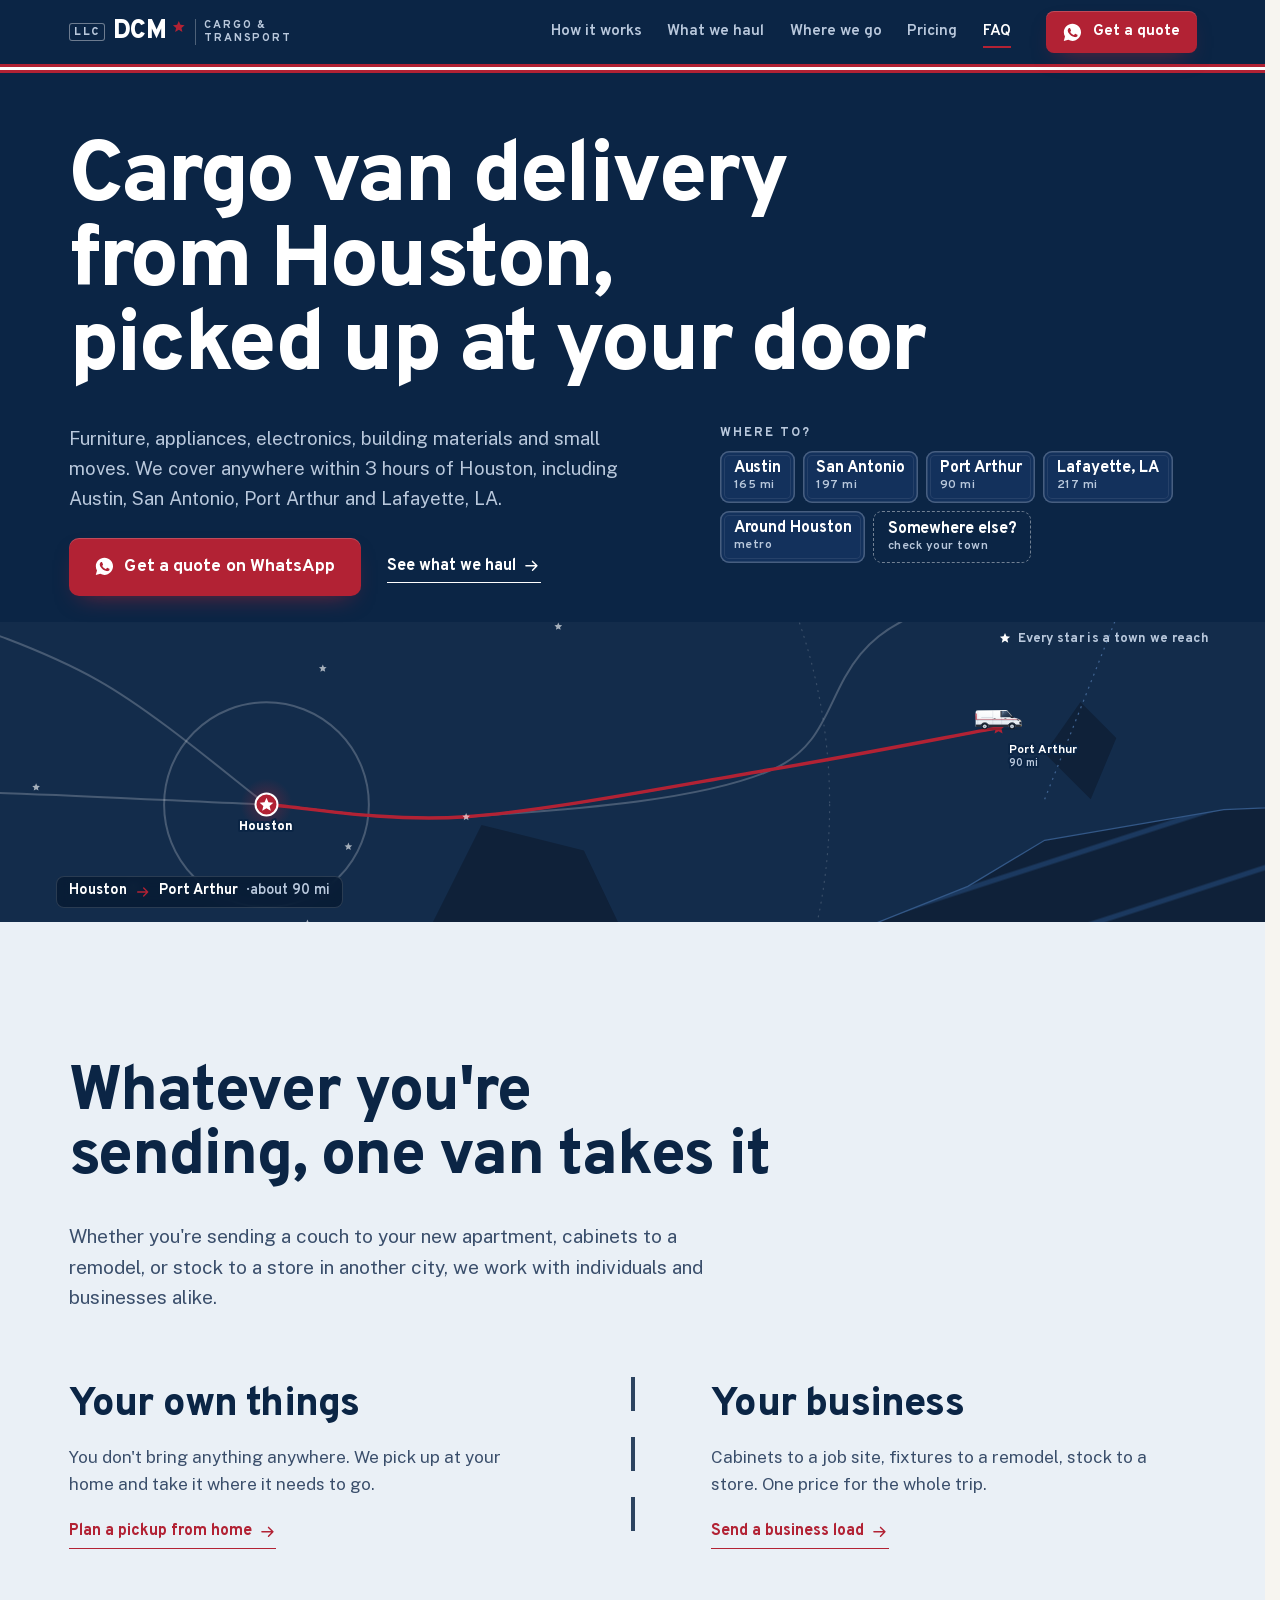
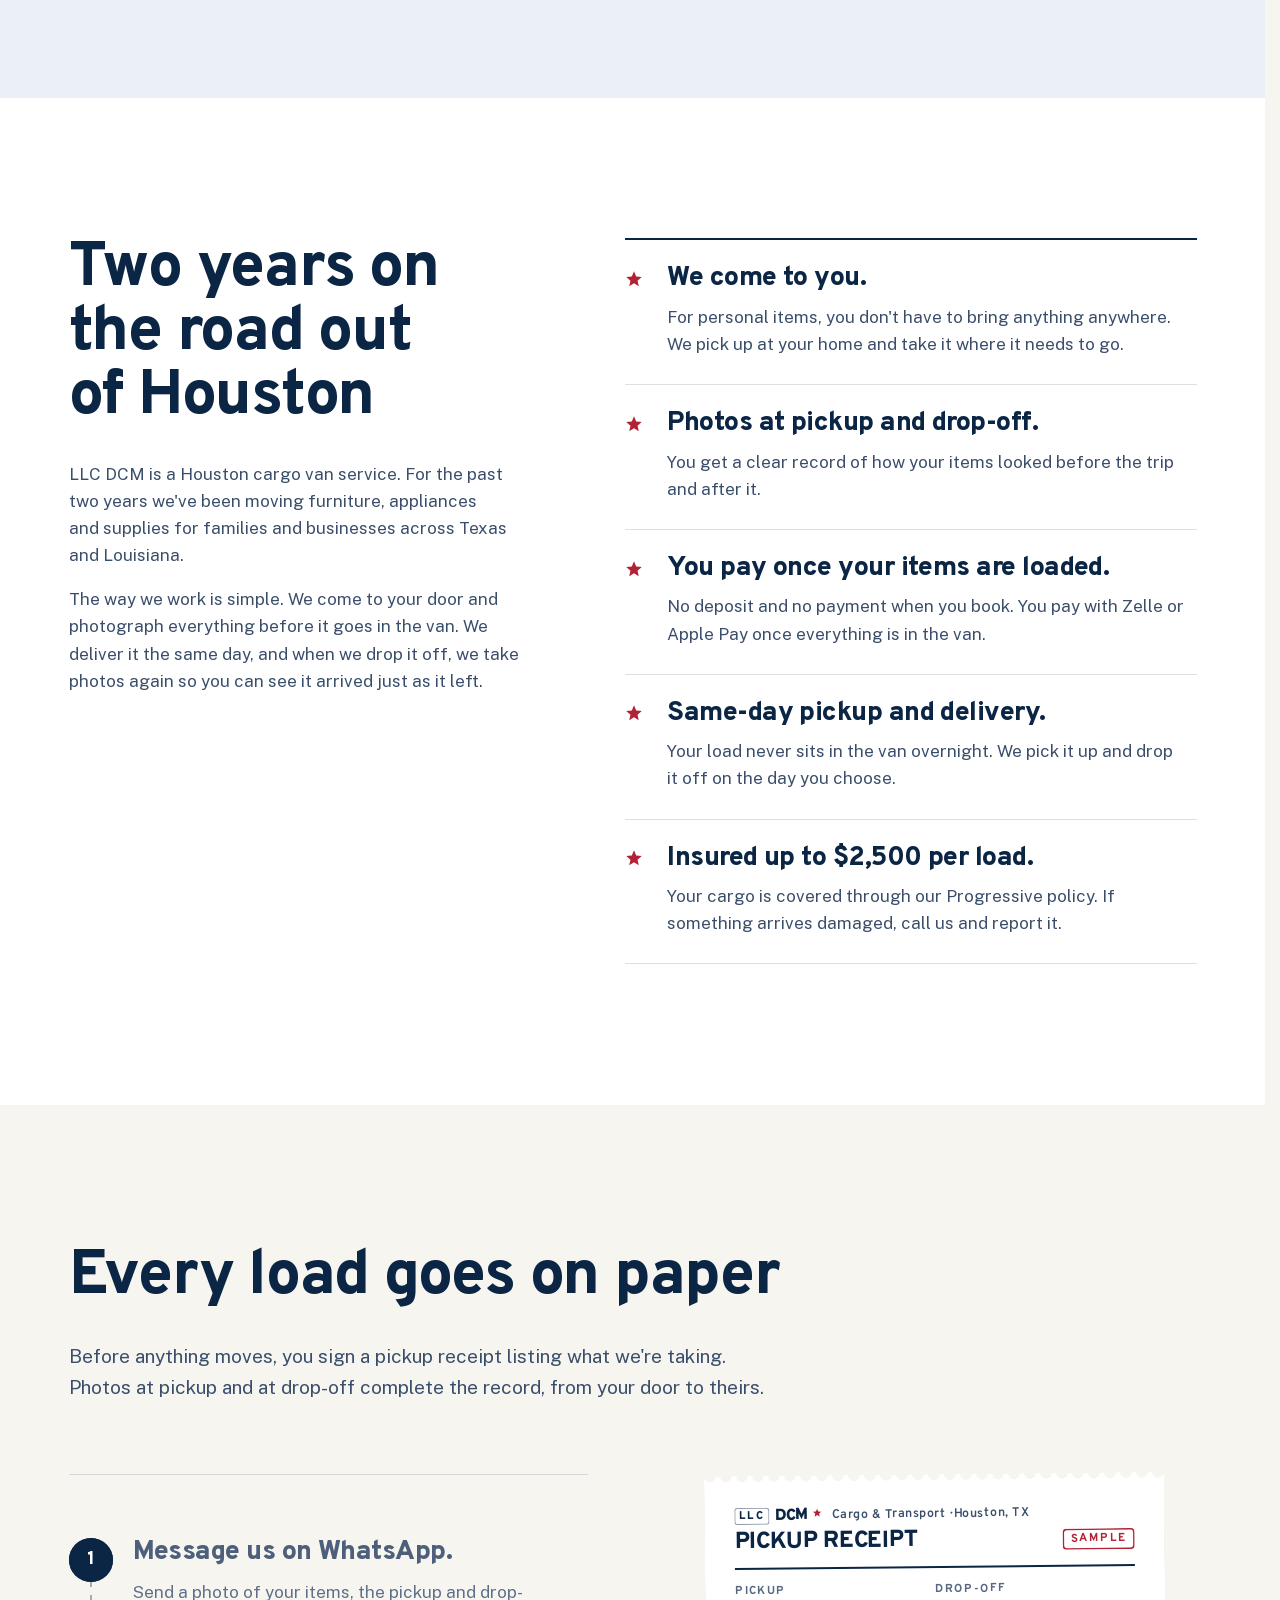
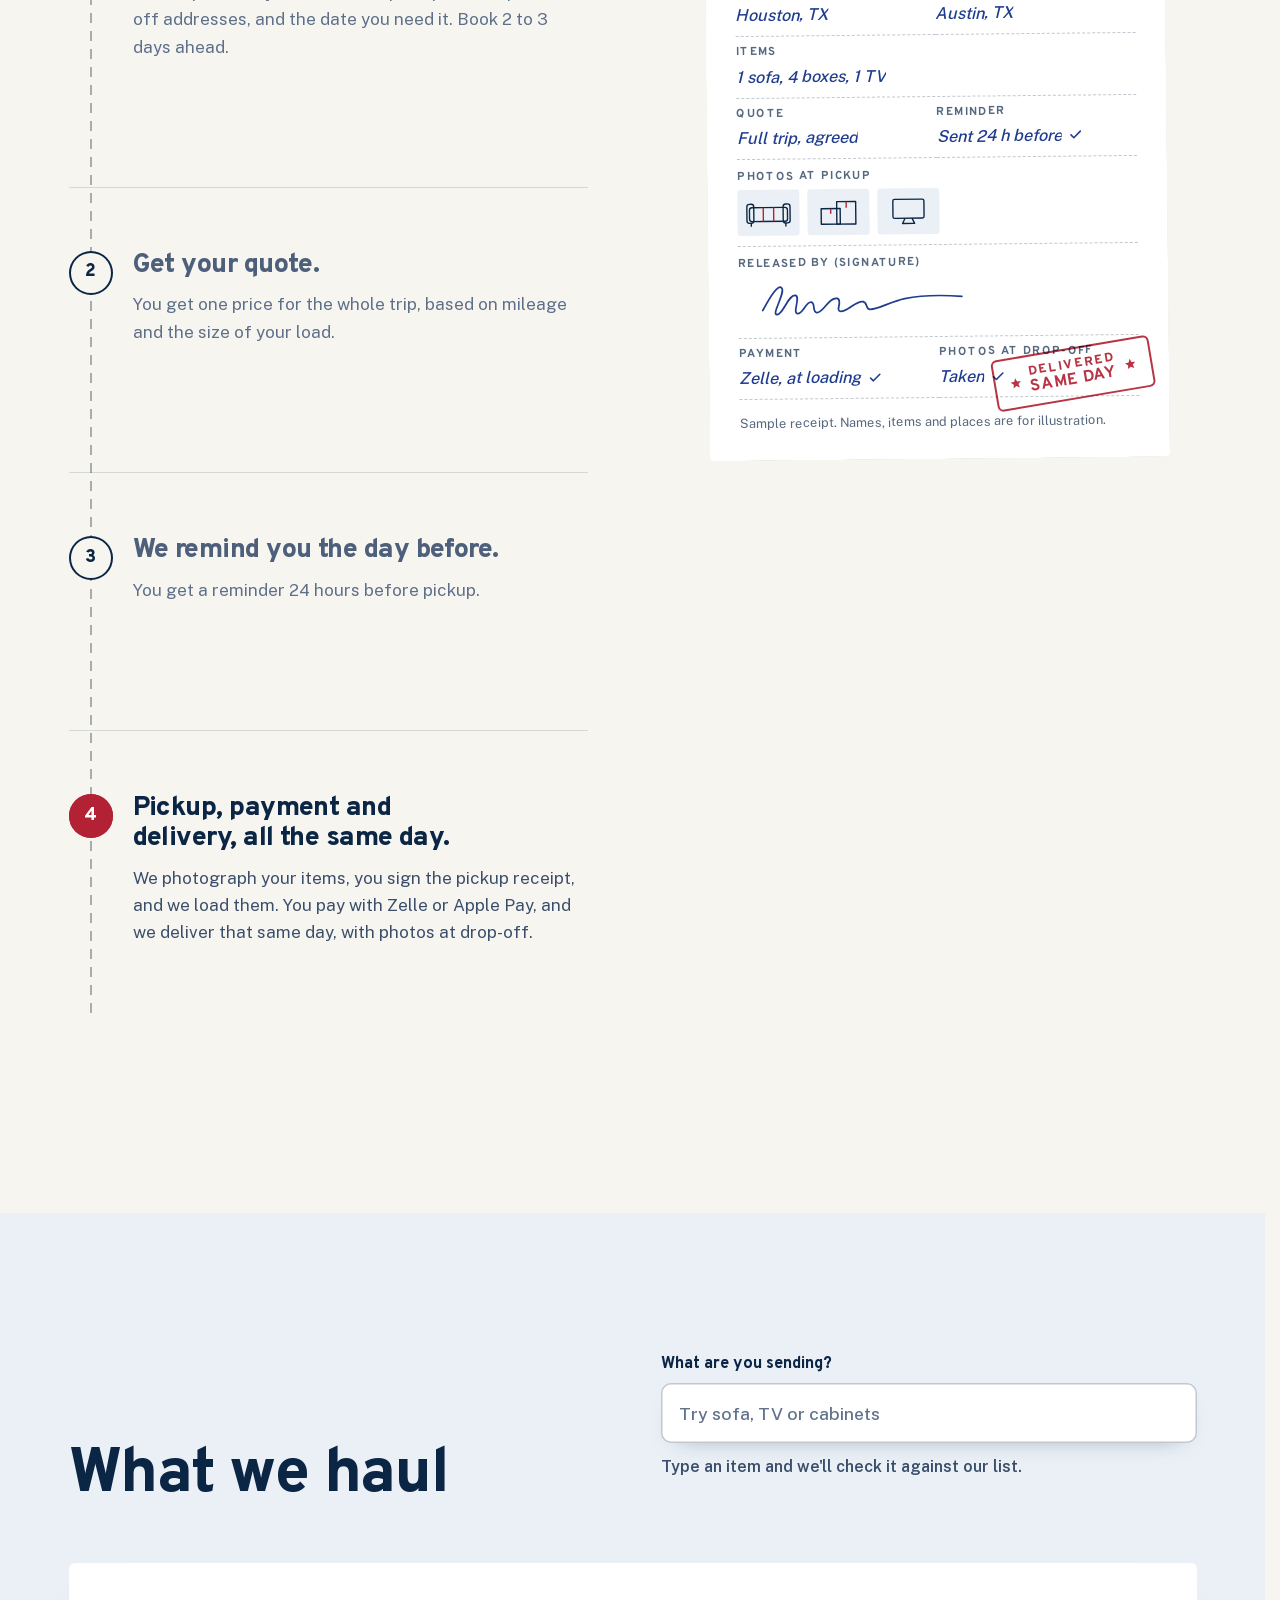
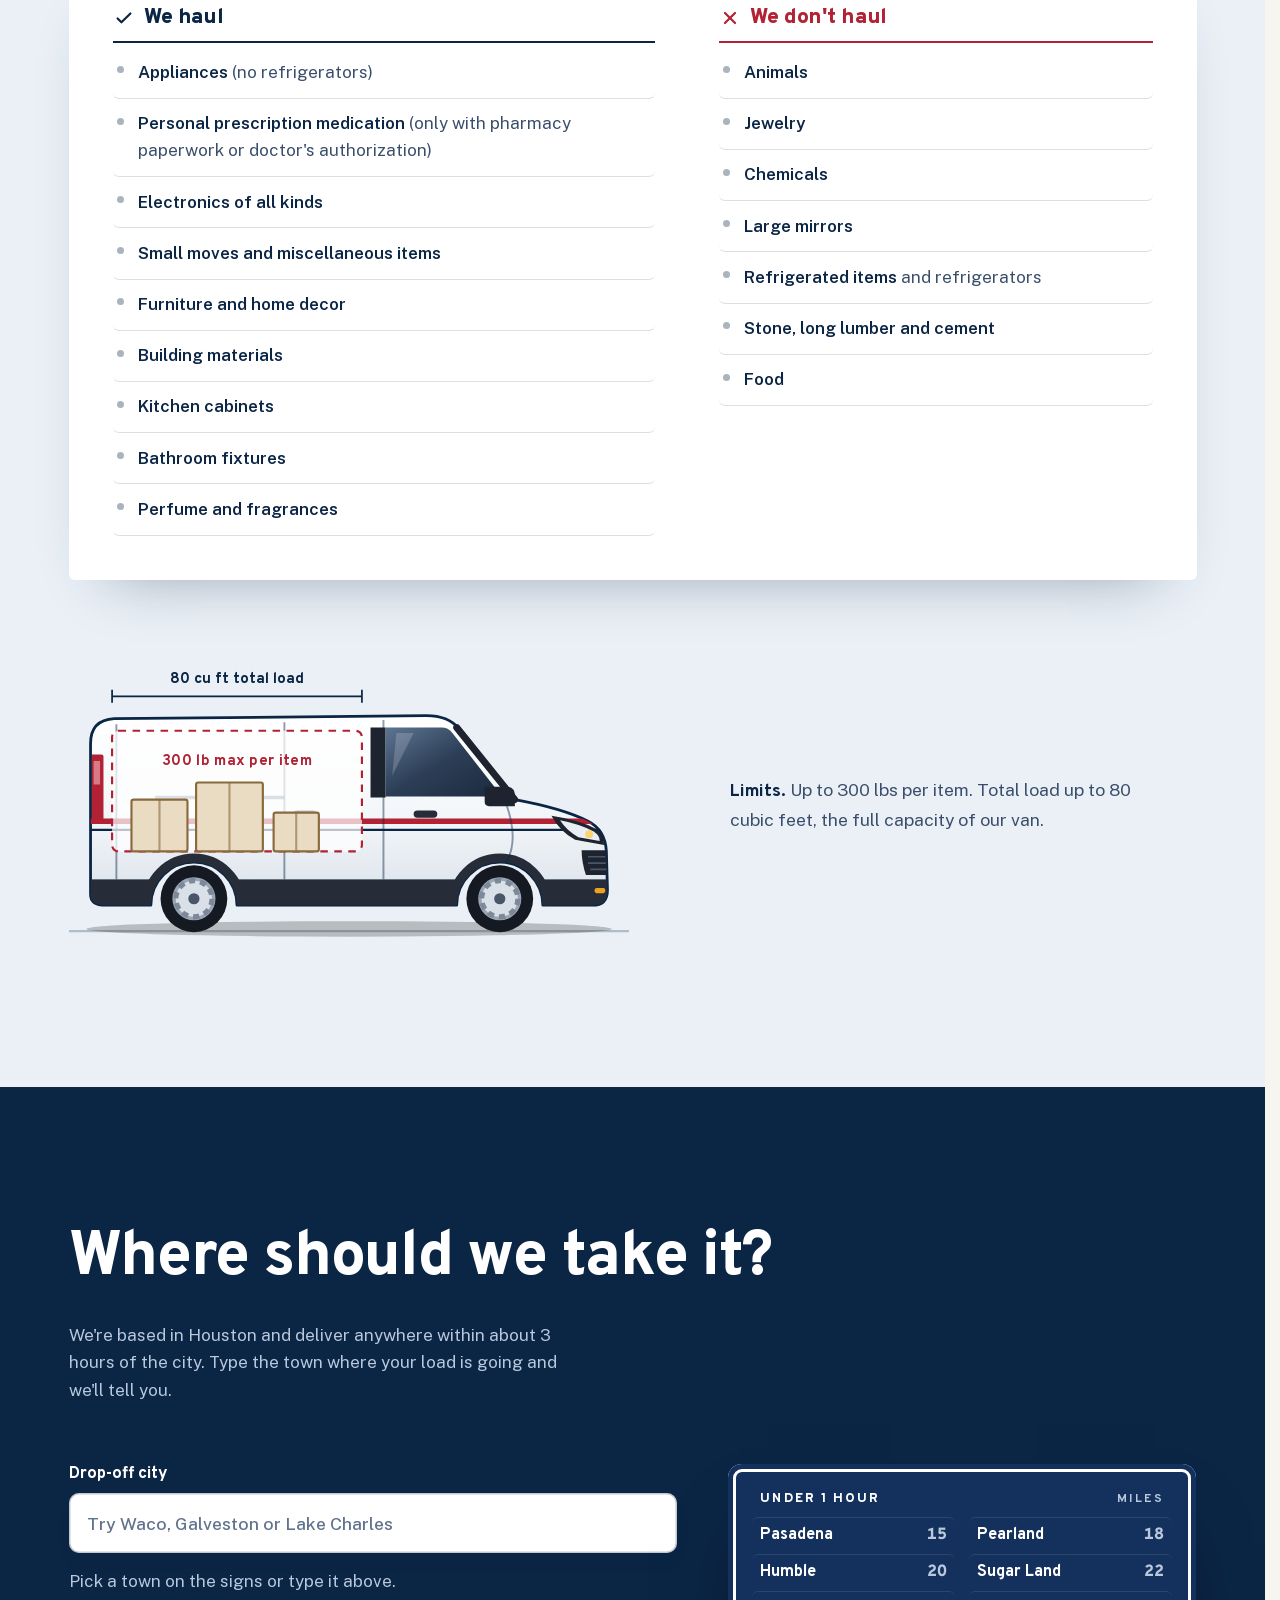
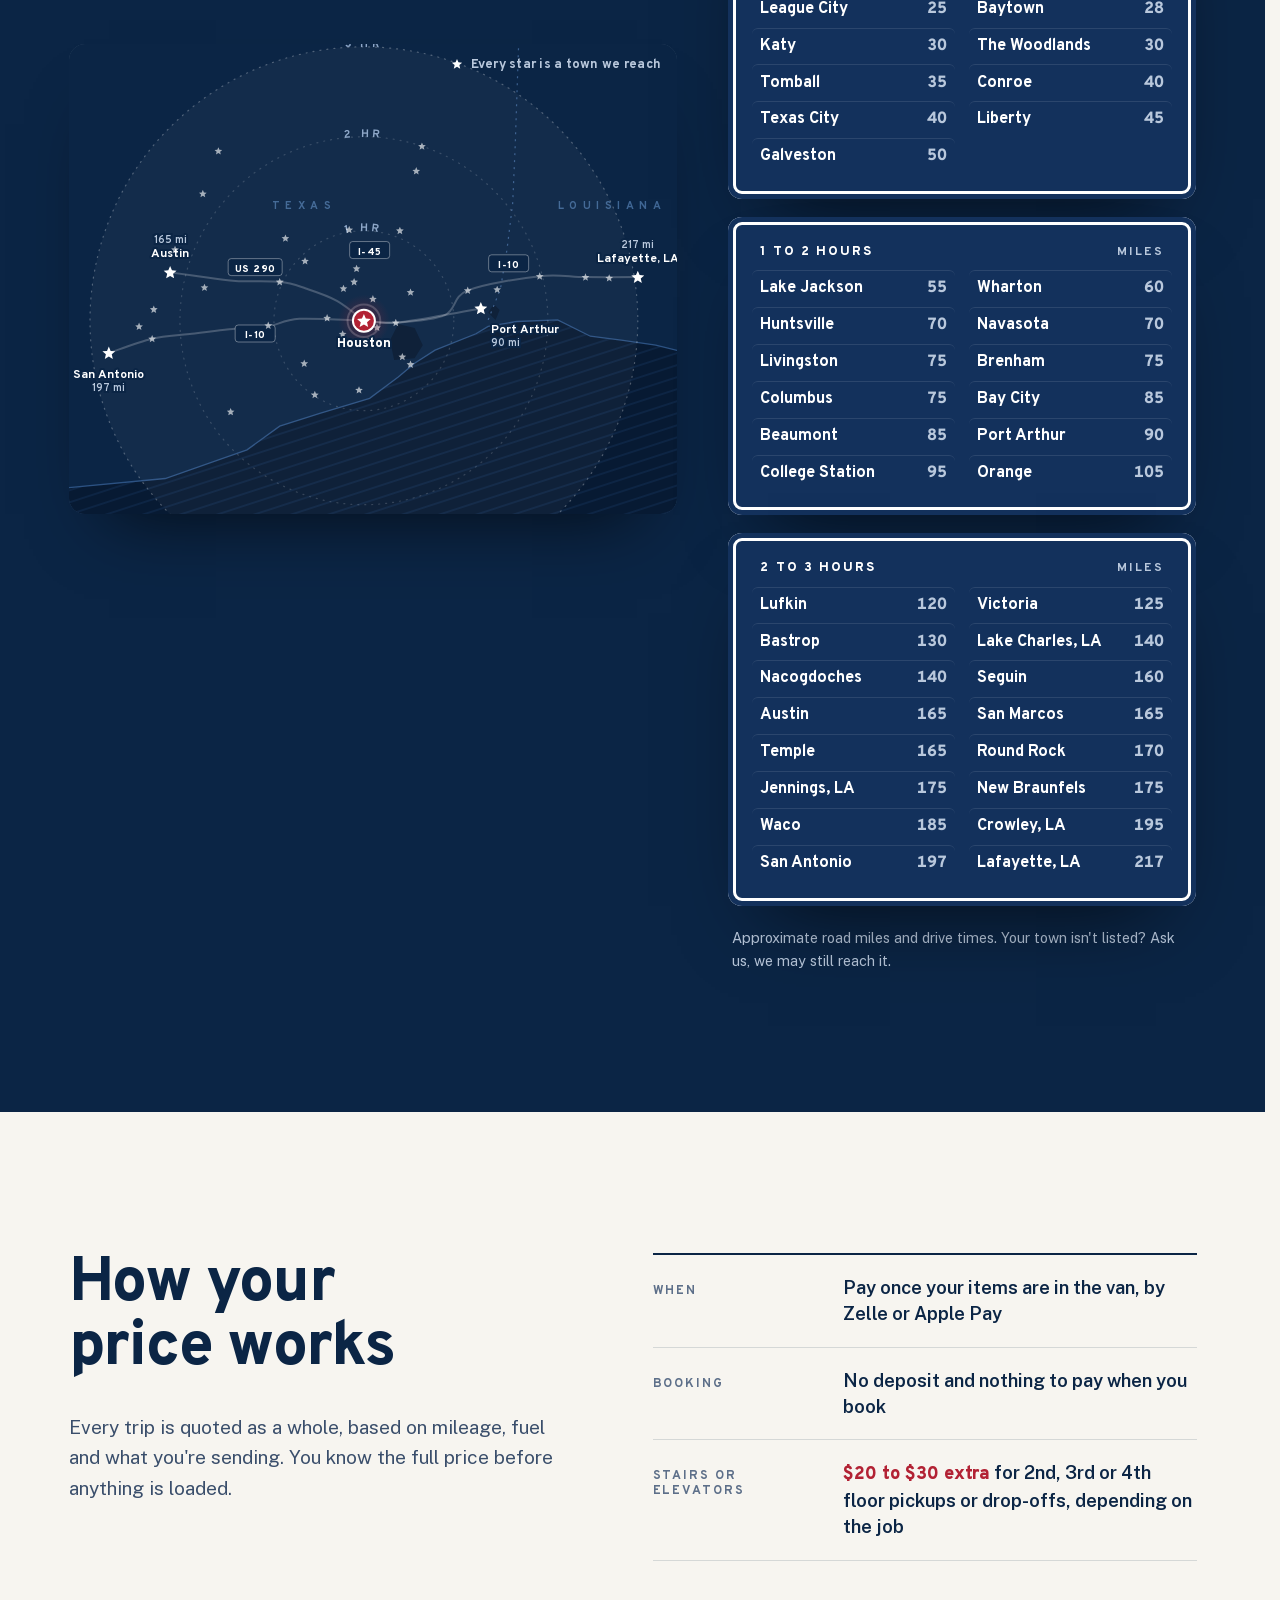
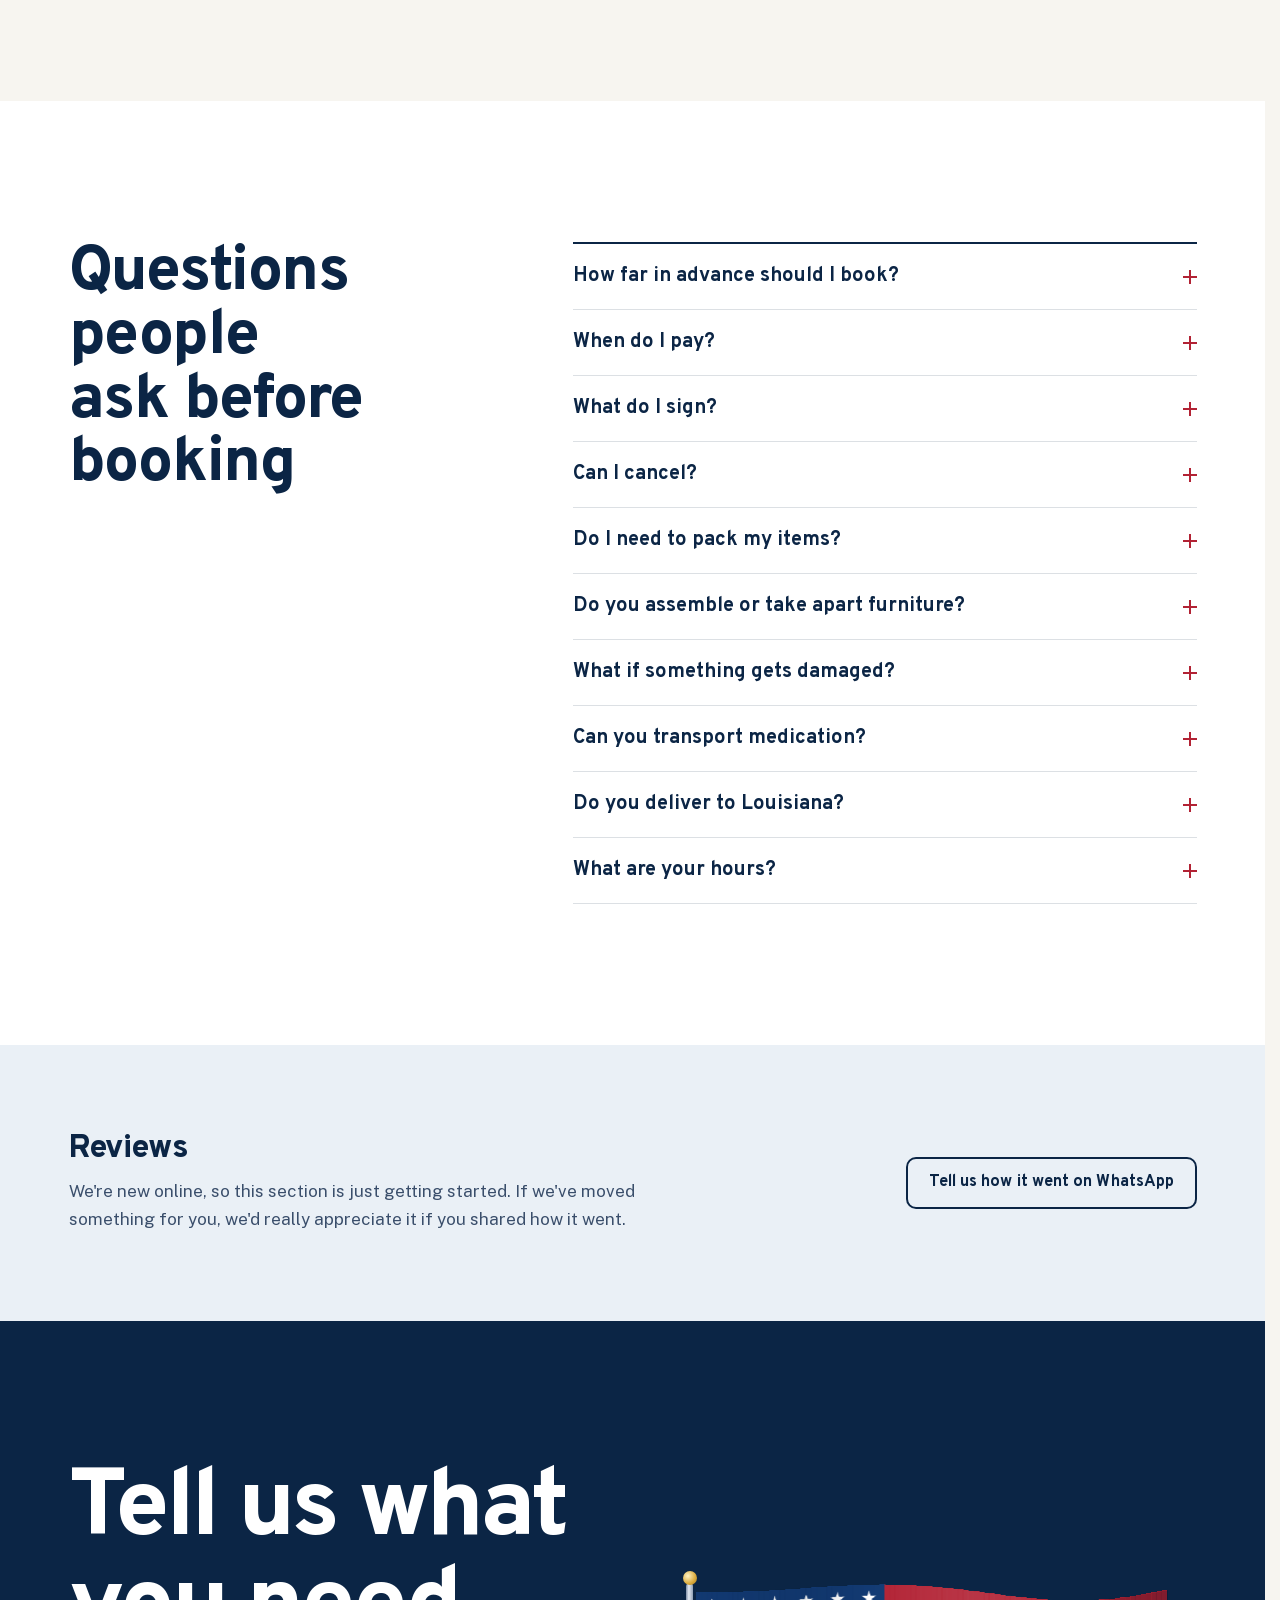
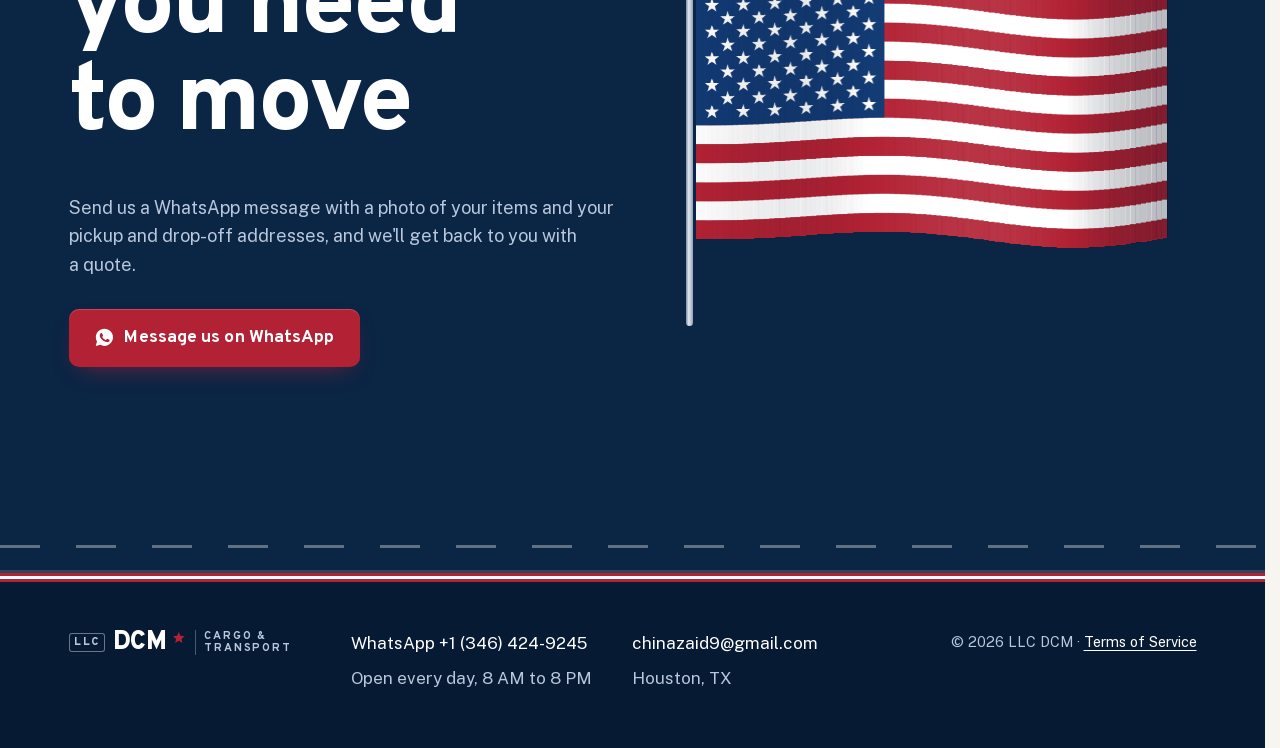
==== index.html @ f4bd8274 "v5" ====
<!doctype html>
<html lang="en">
<head>
<meta charset="utf-8">
<meta name="viewport" content="width=device-width, initial-scale=1, viewport-fit=cover">
<title>LLC DCM · Cargo van delivery from Houston, Texas</title>
<meta name="description" content="Cargo van pickup and delivery from Houston to anywhere within about 3 hours: Austin, San Antonio, Port Arthur and Lafayette, LA. Same-day delivery, photos at pickup and drop-off, insured up to $2,500 per load.">
<meta name="theme-color" content="#0B2545">
<meta property="og:title" content="LLC DCM · Houston cargo van delivery">
<meta property="og:description" content="Picked up at your door, delivered the same day. Austin, San Antonio, Port Arthur, Lafayette and more.">
<meta property="og:type" content="website">
<link rel="icon" href="assets/favicon.svg" type="image/svg+xml">
<link rel="preload" href="assets/fonts/overpass-latin.woff2" as="font" type="font/woff2" crossorigin>
<link rel="preload" href="assets/fonts/public-sans-latin.woff2" as="font" type="font/woff2" crossorigin>
<link rel="stylesheet" href="css/style.css">
<script>document.documentElement.classList.add('js');var cap=/capture/.test(location.search);if(cap)document.documentElement.classList.add('capture');try{if(!cap&&!sessionStorage.getItem('dcm-intro')&&!matchMedia('(prefers-reduced-motion: reduce)').matches){document.documentElement.classList.add('intro')}}catch(e){}</script>
</head>
<body>

<div class="intro-screen" aria-hidden="true">
  <div class="intro-stage">
    <svg class="intro-road" viewBox="0 0 600 40" preserveAspectRatio="none"><path d="M0 20H600"/></svg>
    <div class="intro-mark"><span class="wm-llc drop">LLC</span><span class="wm-dcm"><span class="drop">D</span><span class="drop">C</span><span class="drop">M</span></span><svg class="wm-star drop" viewBox="0 0 24 24"><use href="#star"/></svg></div>
    <svg class="intro-van" viewBox="0 0 260 116"><use href="#van-tc"/></svg>
  </div>
</div>

<svg width="0" height="0" style="position:absolute" aria-hidden="true">
  <defs>
    <symbol id="star" viewBox="0 0 24 24"><path d="M12 1.8l2.9 6.9 7.4.6-5.6 4.9 1.7 7.3L12 17.6l-6.4 3.9 1.7-7.3L1.7 9.3l7.4-.6z" fill="currentColor"/></symbol>
    <symbol id="van-glyph" viewBox="0 0 120 56">
      <path d="M6 44V12c0-4 3-7 7-7h58c3 0 5 1 7 3l14 16 16 5c4 1 6 4 6 8v7c0 2-2 4-4 4H10c-2 0-4-2-4-4z" fill="#fff"/>
      <path d="M74 10h5l12 14H74z" fill="#9fb6d3"/>
      <path d="M70 8v38" stroke="#0B2545" stroke-width="1.6" opacity=".35"/>
      <rect x="104" y="31" width="7" height="4" rx="1.5" fill="#B22234"/>
      <circle cx="28" cy="46" r="8" fill="#0B2545"/><circle cx="28" cy="46" r="3.4" fill="#cfd9e6"/>
      <circle cx="94" cy="46" r="8" fill="#0B2545"/><circle cx="94" cy="46" r="3.4" fill="#cfd9e6"/>
    </symbol>
    <!-- Ford Transit Connect 2022 (LWB cargo), side profile facing right -->
    <linearGradient id="tc-paint" x1="0" y1="0" x2="0" y2="1"><stop offset="0" stop-color="#ffffff"/><stop offset=".55" stop-color="#f3f6f9"/><stop offset="1" stop-color="#d9e1ea"/></linearGradient>
    <linearGradient id="tc-glass" x1="0" y1="0" x2="1" y2="1"><stop offset="0" stop-color="#5d7491"/><stop offset=".5" stop-color="#2c3e56"/><stop offset="1" stop-color="#1b2a3d"/></linearGradient>
    <clipPath id="tc-clip"><path d="M10 95V25Q10 14 21 13.4L166 12Q176 12 181 18L207 51Q229 55 241 61Q249 65 249.5 75L250 93Q250 100 243 100H220A20 20 0 0 0 180 100H78A20 20 0 0 0 38 100H17Q10 100 10 95Z"/></clipPath>
    <symbol id="van-tc" viewBox="0 0 260 116">
      <ellipse cx="130" cy="111" rx="122" ry="3.6" fill="#000" opacity=".22"/>
      <path d="M10 95V25Q10 14 21 13.4L166 12Q176 12 181 18L207 51Q229 55 241 61Q249 65 249.5 75L250 93Q250 100 243 100H220A20 20 0 0 0 180 100H78A20 20 0 0 0 38 100H17Q10 100 10 95Z" fill="url(#tc-paint)" stroke="#0B2545" stroke-width="1.3" stroke-linejoin="round"/>
      <g clip-path="url(#tc-clip)">
        <rect x="0" y="88" width="260" height="14" fill="#262d38"/>
        <path d="M0 61H260" stroke="#B22234" stroke-width="2.6"/>
        <path d="M0 65H260" stroke="#0B2545" stroke-width="1"/>
        <path d="M14 20Q90 17 168 17" stroke="#fff" stroke-width="1.6" fill="none" opacity=".9"/>
      </g>
      <!-- wheel arch flares -->
      <path d="M36 100A22 22 0 0 1 80 100" fill="none" stroke="#262d38" stroke-width="4"/>
      <path d="M178 100A22 22 0 0 1 222 100" fill="none" stroke="#262d38" stroke-width="4"/>
      <!-- rear tail lamp (D-pillar) -->
      <path d="M10.6 30H15Q16 30 16 31V60Q16 61 15 61H10.6Z" fill="#B22234"/><path d="M11.4 33H14.4V44H11.4Z" fill="#e8a0a8" opacity=".7"/>
      <!-- panel seams -->
      <path d="M22 16V88M100 15V88M146 14V88" stroke="#0B2545" stroke-width=".9" opacity=".45" fill="none"/>
      <path d="M100 50H40" stroke="#0B2545" stroke-width="1.6" opacity=".5"/>
      <path d="M203 53Q209 70 203 80" stroke="#0B2545" stroke-width=".9" opacity=".45" fill="none"/>
      <!-- B-pillar + door glass + A-pillar -->
      <path d="M140 17.5H147V50H140Z" fill="#1d2430"/>
      <path d="M147 17.5H173Q176 17.5 178 20L201 49.5H147Z" fill="url(#tc-glass)"/>
      <path d="M152 20L160 20L150 40Z" fill="#fff" opacity=".18"/>
      <path d="M180 17.5L207 51" stroke="#1d2430" stroke-width="3.2" stroke-linecap="round"/>
      <!-- mirror -->
      <path d="M193 45H203Q207 45 207 49V54H195Q193 54 193 52Z" fill="#1d2430"/>
      <!-- handles -->
      <rect x="104" y="56" width="11" height="3.4" rx="1.7" fill="#262d38"/>
      <rect x="160" y="56" width="11" height="3.4" rx="1.7" fill="#262d38"/>
      <!-- swept headlamp tucked into the hood line -->
      <path d="M224 58.5Q237 60.5 244.5 64.5Q248.6 67 248.4 72L235 69.6Q228 66 224 58.5Z" fill="#1d2430"/>
      <path d="M228 60.6Q237 62.3 243.6 65.8Q246.6 67.8 246.4 70.2L236.5 68.4Q231 65.4 228 60.6Z" fill="#e9eef4"/>
      <circle cx="241.5" cy="67" r="1.8" fill="#ffd36b"/>
      <!-- grille + bumper -->
      <path d="M238 74.5H249.6L250 86H240Q238 80 238 74.5Z" fill="#1d2430"/>
      <path d="M241 77.5H249M241 80.5H249.3M242 83.4H249.5" stroke="#4a5568" stroke-width=".8"/>
      <rect x="244" y="92" width="5" height="2.4" rx="1" fill="#f0a020"/>
      <!-- wheels -->
      <g><circle cx="58" cy="97" r="15.5" fill="#151a22"/><circle cx="58" cy="97" r="10" fill="#9aa6b6"/><circle cx="58" cy="97" r="8.4" fill="#d9e0e8"/><circle cx="58" cy="97" r="8.4" fill="none" stroke="#7d8898" stroke-width="2.4" stroke-dasharray="3 2.28"/><circle cx="58" cy="97" r="2.6" fill="#4a5568"/></g>
      <g><circle cx="200" cy="97" r="15.5" fill="#151a22"/><circle cx="200" cy="97" r="10" fill="#9aa6b6"/><circle cx="200" cy="97" r="8.4" fill="#d9e0e8"/><circle cx="200" cy="97" r="8.4" fill="none" stroke="#7d8898" stroke-width="2.4" stroke-dasharray="3 2.28"/><circle cx="200" cy="97" r="2.6" fill="#4a5568"/></g>
    </symbol>
    <symbol id="van-top"viewBox="0 0 24 44"><rect x="3" y="1" width="18" height="42" rx="5" fill="#fff" stroke="#0B2545" stroke-width="1.6"/><path d="M5.5 30h13l-1.6 6.5H7.1z" fill="#0B2545"/><rect x="0.6" y="30" width="2.8" height="4.4" rx="1.2" fill="#0B2545"/><rect x="20.6" y="30" width="2.8" height="4.4" rx="1.2" fill="#0B2545"/><path d="M7 6h10M7 10h10M7 14h10" stroke="#cfd9e6" stroke-width="1.3"/><rect x="5" y="2" width="3.4" height="1.8" rx=".6" fill="#B22234"/><rect x="15.6" y="2" width="3.4" height="1.8" rx=".6" fill="#B22234"/><rect x="5" y="40.4" width="3.6" height="1.8" rx=".6" fill="#ffd36b"/><rect x="15.4" y="40.4" width="3.6" height="1.8" rx=".6" fill="#ffd36b"/></symbol>
    <symbol id="i-wa" viewBox="0 0 24 24"><path fill="currentColor" d="M12.04 2C6.58 2 2.13 6.45 2.13 11.91c0 1.75.46 3.45 1.32 4.95L2.05 22l5.25-1.38a9.9 9.9 0 0 0 4.74 1.21c5.46 0 9.91-4.45 9.91-9.91S17.5 2 12.04 2zm5.8 14.07c-.25.69-1.44 1.32-2 1.37-.51.05-.99.24-3.34-.7-2.82-1.11-4.6-4-4.74-4.18-.14-.19-1.13-1.5-1.13-2.87 0-1.36.71-2.03.97-2.31.25-.28.55-.35.73-.35l.53.01c.17 0 .4-.06.62.48.24.56.8 1.94.87 2.08.07.14.12.3.02.49-.09.19-.14.3-.28.47-.14.16-.29.36-.42.49-.14.14-.28.29-.12.57.16.28.72 1.19 1.55 1.92 1.07.95 1.96 1.25 2.24 1.39.28.14.44.12.6-.07.17-.19.7-.81.88-1.09.19-.28.37-.23.62-.14.26.09 1.62.77 1.9.91.28.14.46.21.53.32.07.12.07.67-.18 1.36z"/></symbol>
    <symbol id="i-check" viewBox="0 0 24 24"><path d="M5 12.5l4.2 4.2L19 7" fill="none" stroke="currentColor" stroke-width="2.4" stroke-linecap="round" stroke-linejoin="round"/></symbol>
    <symbol id="i-x" viewBox="0 0 24 24"><path d="M6.5 6.5l11 11M17.5 6.5l-11 11" fill="none" stroke="currentColor" stroke-width="2.4" stroke-linecap="round"/></symbol>
    <symbol id="i-arrow" viewBox="0 0 24 24"><path d="M4 12h15M13 6l6 6-6 6" fill="none" stroke="currentColor" stroke-width="2" stroke-linecap="round" stroke-linejoin="round"/></symbol>
  </defs>
</svg>

<a class="skip" href="#main">Skip to content</a>

<header class="site-head">
  <div class="head-row">
    <a class="wordmark" href="#top" aria-label="LLC DCM Cargo & Transport, home">
      <span class="wm-llc">LLC</span><span class="wm-dcm">DCM</span><svg class="wm-star" viewBox="0 0 24 24" aria-hidden="true"><use href="#star"/></svg>
      <span class="wm-sub">Cargo &amp;<br>Transport</span>
    </a>
    <nav class="nav" aria-label="Main">
      <a href="#how">How it works</a>
      <a href="#haul">What we haul</a>
      <a href="#area">Where we go</a>
      <a href="#pricing">Pricing</a>
      <a href="#faq">FAQ</a>
    </nav>
    <a class="btn btn-red btn-sm head-cta" data-wa="general" href="https://wa.me/13464249245">
      <svg aria-hidden="true"><use href="#i-wa"/></svg><span>Get a quote</span>
    </a>
    <button class="menu-btn" aria-expanded="false" aria-controls="menu" aria-label="Open menu"><span></span><span></span></button>
  </div>
  <div class="stripe" aria-hidden="true"></div>
  <div class="menu" id="menu" hidden>
    <nav aria-label="Mobile">
      <a href="#how">How it works</a>
      <a href="#haul">What we haul</a>
      <a href="#area">Where we go</a>
      <a href="#pricing">Pricing</a>
      <a href="#faq">FAQ</a>
    </nav>
    <div class="menu-foot">
      <a class="btn btn-red" data-wa="general" href="https://wa.me/13464249245"><svg aria-hidden="true"><use href="#i-wa"/></svg><span>Get a quote on WhatsApp</span></a>
      <p>Open every day, 8 AM to 8 PM</p>
    </div>
  </div>
</header>

<main id="main">

<!-- HERO / ROUTE MAP -->
<section class="hero" id="top">
  <div class="hero-copy wrap">
    <h1 class="hero-title">Cargo van delivery from Houston, picked&nbsp;up at your&nbsp;door</h1>
    <p class="hero-sub">Furniture, appliances, electronics, building materials and small moves. We cover anywhere within 3 hours of Houston, including Austin, San Antonio, Port Arthur and Lafayette,&nbsp;LA.</p>

    <fieldset class="dest" aria-describedby="route-readout">
      <legend>Where to?</legend>
      <div class="dest-plates">
        <button type="button" class="plate" data-dest="austin" aria-pressed="false"><b>Austin</b><small>165 mi</small></button>
        <button type="button" class="plate" data-dest="sanantonio" aria-pressed="false"><b>San Antonio</b><small>197 mi</small></button>
        <button type="button" class="plate" data-dest="portarthur" aria-pressed="false"><b>Port Arthur</b><small>90 mi</small></button>
        <button type="button" class="plate" data-dest="lafayette" aria-pressed="false"><b>Lafayette, LA</b><small>217 mi</small></button>
        <button type="button" class="plate" data-dest="houston" aria-pressed="false"><b>Around Houston</b><small>metro</small></button>
        <a class="plate plate-else" href="#area"><b>Somewhere else?</b><small>check your town</small></a>
      </div>
    </fieldset>

    <div class="hero-actions">
      <a class="btn btn-red btn-lg" id="hero-cta" data-wa="hero" href="https://wa.me/13464249245">
        <svg aria-hidden="true"><use href="#i-wa"/></svg><span>Get a quote on WhatsApp</span>
      </a>
      <a class="link-line" href="#haul">See what we haul <svg aria-hidden="true"><use href="#i-arrow"/></svg></a>
    </div>
  </div>

  <div class="map-stage">
    <svg class="map" id="map" viewBox="0 0 760 270" preserveAspectRatio="xMidYMid slice" role="img" aria-label="Map of our routes from Houston to Austin, San Antonio, Port Arthur and Lafayette, Louisiana. Every star is a town we reach within about 3 hours."></svg>
    <p class="map-note">Every star is a town we reach</p>
    <p class="route-readout" id="route-readout" aria-live="polite"><span class="rr-from">Houston</span><svg aria-hidden="true"><use href="#i-arrow"/></svg><span class="rr-to">Pick a city</span><span class="rr-mi"></span></p>
  </div>
</section>

<!-- WHO -->
<section class="lanes" aria-labelledby="lanes-h">
  <div class="wrap">
    <h2 id="lanes-h" class="h2 reveal">Whatever you're sending, one van takes it</h2>
    <p class="lead reveal">Whether you're sending a couch to your new apartment, cabinets to a remodel, or stock to a store in another city, we work with individuals and businesses alike.</p>
    <div class="lane-road">
      <article class="lane reveal">
        <h3>Your own things</h3>
        <p>You don't bring anything anywhere. We pick up at your home and take it where it needs to go.</p>
        <a class="link-line link-red" data-wa="personal" href="https://wa.me/13464249245">Plan a pickup from home <svg aria-hidden="true"><use href="#i-arrow"/></svg></a>
      </article>
      <div class="lane-line" aria-hidden="true"></div>
      <article class="lane reveal">
        <h3>Your business</h3>
        <p>Cabinets to a job site, fixtures to a remodel, stock to a store. One price for the whole trip.</p>
        <a class="link-line link-red" data-wa="business" href="https://wa.me/13464249245">Send a business load <svg aria-hidden="true"><use href="#i-arrow"/></svg></a>
      </article>
    </div>
  </div>
</section>

<!-- ABOUT + WHY -->
<section class="why" aria-labelledby="why-h">
  <div class="wrap why-grid">
    <div class="why-intro">
      <h2 id="why-h" class="h2 reveal">Two years on the road out of Houston</h2>
      <p class="reveal">LLC DCM is a Houston cargo van service. For the past two years we've been moving furniture, appliances and supplies for families and businesses across Texas and Louisiana.</p>
      <p class="reveal">The way we work is simple. We come to your door and photograph everything before it goes in the van. We deliver it the same day, and when we drop it off, we take photos again so you can see it arrived just as it left.</p>
    </div>
    <ol class="ledger" aria-label="Why customers choose us">
      <li class="reveal"><svg class="ledger-star" aria-hidden="true"><use href="#star"/></svg><h3>We come to you.</h3><p>For personal items, you don't have to bring anything anywhere. We pick up at your home and take it where it needs to go.</p></li>
      <li class="reveal"><svg class="ledger-star" aria-hidden="true"><use href="#star"/></svg><h3>Photos at pickup and drop-off.</h3><p>You get a clear record of how your items looked before the trip and after it.</p></li>
      <li class="reveal"><svg class="ledger-star" aria-hidden="true"><use href="#star"/></svg><h3>You pay once your items are loaded.</h3><p>No deposit and no payment when you book. You pay with Zelle or Apple Pay once everything is in the van.</p></li>
      <li class="reveal"><svg class="ledger-star" aria-hidden="true"><use href="#star"/></svg><h3>Same-day pickup and delivery.</h3><p>Your load never sits in the van overnight. We pick it up and drop it off on the day you choose.</p></li>
      <li class="reveal"><svg class="ledger-star" aria-hidden="true"><use href="#star"/></svg><h3>Insured up to $2,500 per load.</h3><p>Your cargo is covered through our Progressive policy. If something arrives damaged, call us and report it.</p></li>
    </ol>
  </div>
</section>

<!-- HOW IT WORKS + RECEIPT -->
<section class="how" id="how" aria-labelledby="how-h">
  <div class="wrap">
    <div class="how-head">
      <h2 id="how-h" class="h2 reveal">Every load goes on paper</h2>
      <p class="lead reveal">Before anything moves, you sign a pickup receipt listing what we're taking. Photos at pickup and at drop-off complete the record, from your door to theirs.</p>
    </div>
    <div class="how-grid">
      <div class="steps-wrap">
        <div class="steps-road" aria-hidden="true"><span class="road-fill"></span><svg class="road-van" viewBox="0 0 24 44"><use href="#van-top"/></svg></div>
        <ol class="steps">
        <li class="step" data-step="1">
          <h3>Message us on WhatsApp.</h3>
          <p>Send a photo of your items, the pickup and drop-off addresses, and the date you need it. Book 2 to 3 days ahead.</p>
        </li>
        <li class="step" data-step="2">
          <h3>Get your quote.</h3>
          <p>You get one price for the whole trip, based on mileage and the size of your load.</p>
        </li>
        <li class="step" data-step="3">
          <h3>We remind you the day before.</h3>
          <p>You get a reminder 24 hours before pickup.</p>
        </li>
        <li class="step" data-step="4">
          <h3>Pickup, payment and delivery, all the same day.</h3>
          <p>We photograph your items, you sign the pickup receipt, and we load them. You pay with Zelle or Apple Pay, and we deliver that same day, with photos at drop-off.</p>
        </li>
      </ol>
      </div>

      <div class="receipt-slot">
        <div class="receipt-pin">
        <p class="rc-now" aria-hidden="true"><b>1/4</b><span>Message us on WhatsApp.</span></p>
        <figure class="receipt" id="receipt" data-state="0" aria-label="Sample pickup receipt showing how each load is documented">
          <div class="rc-head">
            <div class="rc-brand"><span class="wm-llc">LLC</span><span class="wm-dcm">DCM</span><svg class="wm-star" aria-hidden="true"><use href="#star"/></svg><span>Cargo &amp; Transport · Houston, TX</span></div>
            <div class="rc-title">Pickup receipt</div>
            <div class="rc-sample">Sample</div>
          </div>
          <dl class="rc-fields">
            <div class="rc-f" data-on="1"><dt>Pickup</dt><dd><span class="ink">Houston, TX</span></dd></div>
            <div class="rc-f" data-on="1"><dt>Drop-off</dt><dd><span class="ink">Austin, TX</span></dd></div>
            <div class="rc-f rc-wide" data-on="1"><dt>Items</dt><dd><span class="ink">1 sofa, 4 boxes, 1 TV</span></dd></div>
            <div class="rc-f" data-on="2"><dt>Quote</dt><dd><span class="ink">Full trip, agreed</span></dd></div>
            <div class="rc-f" data-on="3"><dt>Reminder</dt><dd><span class="ink">Sent 24 h before</span><svg class="tick" aria-hidden="true"><use href="#i-check"/></svg></dd></div>
          </dl>
          <div class="rc-photos" data-on="4">
            <div class="rc-label">Photos at pickup</div>
            <div class="thumbs">
              <svg class="thumb" viewBox="0 0 60 44" aria-hidden="true"><rect x="8" y="16" width="44" height="16" rx="3"/><rect x="5" y="12" width="8" height="22" rx="3"/><rect x="47" y="12" width="8" height="22" rx="3"/><path d="M10 34v4M50 34v4"/><path class="tape" d="M24 16v16M36 16v16"/></svg>
              <svg class="thumb" viewBox="0 0 60 44" aria-hidden="true"><rect x="10" y="18" width="22" height="18"/><rect x="28" y="10" width="22" height="26"/><path class="tape" d="M21 18v6M39 10v7"/></svg>
              <svg class="thumb" viewBox="0 0 60 44" aria-hidden="true"><rect x="12" y="8" width="36" height="22" rx="2"/><path d="M26 30l-3 6h14l-3-6"/></svg>
            </div>
          </div>
          <div class="rc-sign" data-on="4">
            <div class="rc-label">Released by (signature)</div>
            <svg class="sig" viewBox="0 0 260 60" aria-hidden="true"><path d="M8 40c10-18 18-30 22-26 5 5-12 30-6 31 7 1 14-24 22-22 6 2-4 20 2 21 6 1 10-14 16-13 5 1 1 11 6 12 8 1 14-18 24-16 7 2-3 15 4 15 9 0 18-13 26-11 6 2 2 9 8 9 10 0 24-9 40-12 20-4 40-4 66-2"/></svg>
          </div>
          <dl class="rc-fields rc-after">
            <div class="rc-f" data-on="4"><dt>Payment</dt><dd><span class="ink">Zelle, at loading</span><svg class="tick" aria-hidden="true"><use href="#i-check"/></svg></dd></div>
            <div class="rc-f" data-on="4"><dt>Photos at drop-off</dt><dd><span class="ink">Taken</span><svg class="tick" aria-hidden="true"><use href="#i-check"/></svg></dd></div>
          </dl>
          <div class="stamp" aria-hidden="true"><svg viewBox="0 0 24 24"><use href="#star"/></svg><span>Delivered<br><b>same day</b></span><svg viewBox="0 0 24 24"><use href="#star"/></svg></div>
          <figcaption class="rc-cap">Sample receipt. Names, items and places are for illustration.</figcaption>
        </figure>
        </div>
      </div>
    </div>
  </div>
</section>

<!-- WHAT WE HAUL -->
<section class="haul" id="haul" aria-labelledby="haul-h">
  <div class="wrap">
    <div class="haul-head">
      <h2 id="haul-h" class="h2 reveal">What we haul</h2>
      <div class="checker">
        <label for="item-q">What are you sending?</label>
        <div class="checker-field">
          <input id="item-q" type="text" autocomplete="off" spellcheck="false" placeholder="Try sofa, TV or cabinets" aria-describedby="verdict">
          <button type="button" class="checker-clear" aria-label="Clear" hidden><svg aria-hidden="true"><use href="#i-x"/></svg></button>
        </div>
        <p class="verdict" id="verdict" aria-live="polite" data-kind="idle">Type an item and we'll check it against our list.</p>
      </div>
    </div>

    <div class="manifest">
      <div class="mf-col mf-yes">
        <h3><svg aria-hidden="true"><use href="#i-check"/></svg>We haul</h3>
        <ul>
          <li data-k="appliance washer dryer stove oven microwave dishwasher range">Appliances <em>(no refrigerators)</em></li>
          <li data-k="medication medicine medicines prescription pills pharmacy">Personal prescription medication <em>(only with pharmacy paperwork or doctor's authorization)</em></li>
          <li data-k="electronics tv television computer laptop monitor speaker printer console">Electronics of all kinds</li>
          <li data-k="move moving boxes box small move miscellaneous suitcase luggage bags">Small moves and miscellaneous items</li>
          <li data-k="furniture sofa couch bed mattress table chair dresser desk decor lamp rug shelf bookcase nightstand headboard">Furniture and home decor</li>
          <li data-k="building materials tile tiles drywall flooring doors door windows window pipes tools">Building materials</li>
          <li data-k="cabinet cabinets kitchen countertop">Kitchen cabinets</li>
          <li data-k="bathroom toilet sink vanity shower bathtub tub faucet fixtures">Bathroom fixtures</li>
          <li data-k="perfume perfumes fragrance fragrances cologne">Perfume and fragrances</li>
        </ul>
      </div>
      <div class="mf-col mf-no">
        <h3><svg aria-hidden="true"><use href="#i-x"/></svg>We don't haul</h3>
        <ul>
          <li data-k="animal animals dog dogs cat cats pet pets bird">Animals</li>
          <li data-k="jewelry jewellery gold rings ring necklace watch watches">Jewelry</li>
          <li data-k="chemical chemicals bleach gas gasoline propane paint thinner acid pesticide">Chemicals</li>
          <li data-k="mirror mirrors large mirror">Large mirrors</li>
          <li data-k="refrigerator refrigerators fridge freezer frozen refrigerated ice cold">Refrigerated items <em>and refrigerators</em></li>
          <li data-k="stone stones rock rocks lumber wood boards cement concrete brick bricks gravel">Stone, long lumber and cement</li>
          <li data-k="food groceries meat drinks">Food</li>
        </ul>
      </div>
    </div>

    <div class="limits">
      <svg class="van-side" viewBox="0 0 520 262" role="img" aria-label="Our Ford Transit Connect cargo van, with up to 80 cubic feet of cargo space">
        <g class="vs-dim">
          <path d="M40 30H272"/><path d="M40 24v12M272 24v12"/>
          <text x="156" y="18">80 cu ft total load</text>
        </g>
        <path class="vs-ground" d="M0 248H520"/>
        <use href="#van-tc" x="0" y="24" width="520" height="232"/>
        <rect class="vs-cargo" x="40" y="62" width="232" height="112" rx="6"/>
        <g class="vs-box b1"><rect x="58" y="126" width="52" height="48" rx="2"/><path d="M84 126v48"/></g>
        <g class="vs-box b2"><rect x="118" y="110" width="62" height="64" rx="2"/><path d="M149 110v64"/></g>
        <g class="vs-box b3"><rect x="190" y="138" width="42" height="36" rx="2"/><path d="M211 138v36"/></g>
        <text class="vs-kg" x="156" y="94">300 lb max per item</text>
      </svg>
      <p class="limits-txt"><b>Limits.</b> Up to 300 lbs per item. Total load up to 80 cubic feet, the full capacity of our van.</p>
    </div>
  </div>
</section>

<!-- SERVICE AREA -->
<section class="area" id="area" aria-labelledby="area-h">
  <div class="wrap">
    <div class="area-head">
      <h2 id="area-h" class="h2 reveal">Where should we take it?</h2>
      <p class="reveal">We're based in Houston and deliver anywhere within about 3 hours of the city. Type the town where your load is going and we'll tell you.</p>
    </div>
    <div class="area-grid">
      <div class="reach">
        <div class="city-check">
          <label for="city-q">Drop-off city</label>
          <div class="checker-field">
            <input id="city-q" type="text" list="city-list" autocomplete="off" spellcheck="false" placeholder="Try Waco, Galveston or Lake Charles" aria-describedby="city-verdict">
            <datalist id="city-list"></datalist>
            <button type="button" class="checker-clear" aria-label="Clear" hidden><svg aria-hidden="true"><use href="#i-x"/></svg></button>
          </div>
          <div class="city-verdict" id="city-verdict" aria-live="polite" data-kind="idle"><p>Pick a town on the signs or type it above.</p></div>
        </div>
        <div class="reach-stage">
          <svg class="map" id="reach-map" viewBox="0 0 760 330" preserveAspectRatio="xMidYMid slice" role="img" aria-label="Map of every town we reach within about 3 hours of Houston, with 1, 2 and 3 hour rings."></svg>
          <p class="map-note">Every star is a town we reach</p>
        </div>
      </div>

      <div class="bands" aria-label="Towns we reach, by approximate drive time from Houston">
        <div class="sign band" data-band="1">
          <h3 class="sign-top"><span>Under 1 hour</span><span>Miles</span></h3>
          <ul>
            <li data-ll="-95.21,29.69" data-mi="15">Pasadena</li>
            <li data-ll="-95.29,29.56" data-mi="18">Pearland</li>
            <li data-ll="-95.26,29.99" data-mi="20">Humble</li>
            <li data-ll="-95.63,29.62" data-mi="22">Sugar Land</li>
            <li data-ll="-95.09,29.51" data-mi="25">League City</li>
            <li data-ll="-94.98,29.74" data-mi="28">Baytown</li>
            <li data-ll="-95.82,29.79" data-mi="30">Katy</li>
            <li data-ll="-95.49,30.17" data-mi="30">The Woodlands</li>
            <li data-ll="-95.62,30.10" data-mi="35">Tomball</li>
            <li data-ll="-95.46,30.31" data-mi="40">Conroe</li>
            <li data-ll="-94.90,29.38" data-mi="40">Texas City</li>
            <li data-ll="-94.80,30.06" data-mi="45">Liberty</li>
            <li data-ll="-94.80,29.30" data-mi="50">Galveston</li>
          </ul>
        </div>
        <div class="sign band" data-band="2">
          <h3 class="sign-top"><span>1 to 2 hours</span><span>Miles</span></h3>
          <ul>
            <li data-ll="-95.43,29.03" data-mi="55">Lake Jackson</li>
            <li data-ll="-96.10,29.31" data-mi="60">Wharton</li>
            <li data-ll="-95.55,30.72" data-mi="70">Huntsville</li>
            <li data-ll="-96.09,30.39" data-mi="70">Navasota</li>
            <li data-ll="-94.93,30.71" data-mi="75">Livingston</li>
            <li data-ll="-96.40,30.17" data-mi="75">Brenham</li>
            <li data-ll="-96.54,29.71" data-mi="75">Columbus</li>
            <li data-ll="-95.97,28.98" data-mi="85">Bay City</li>
            <li data-ll="-94.10,30.08" data-mi="85">Beaumont</li>
            <li data-ll="-93.94,29.89" data-mi="90" data-key="portarthur">Port Arthur</li>
            <li data-ll="-96.33,30.63" data-mi="95">College Station</li>
            <li data-ll="-93.74,30.09" data-mi="105">Orange</li>
          </ul>
        </div>
        <div class="sign band" data-band="3">
          <h3 class="sign-top"><span>2 to 3 hours</span><span>Miles</span></h3>
          <ul>
            <li data-ll="-94.73,31.34" data-mi="120">Lufkin</li>
            <li data-ll="-97.00,28.80" data-mi="125">Victoria</li>
            <li data-ll="-97.32,30.11" data-mi="130">Bastrop</li>
            <li data-ll="-93.22,30.23" data-mi="140">Lake Charles, LA</li>
            <li data-ll="-94.66,31.60" data-mi="140">Nacogdoches</li>
            <li data-ll="-97.96,29.57" data-mi="160">Seguin</li>
            <li data-ll="-97.74,30.27" data-mi="165" data-key="austin">Austin</li>
            <li data-ll="-97.94,29.88" data-mi="165">San Marcos</li>
            <li data-ll="-97.34,31.10" data-mi="165">Temple</li>
            <li data-ll="-97.68,30.51" data-mi="170">Round Rock</li>
            <li data-ll="-92.66,30.22" data-mi="175">Jennings, LA</li>
            <li data-ll="-98.12,29.70" data-mi="175">New Braunfels</li>
            <li data-ll="-97.15,31.55" data-mi="185">Waco</li>
            <li data-ll="-92.37,30.21" data-mi="195">Crowley, LA</li>
            <li data-ll="-98.49,29.42" data-mi="197" data-key="sanantonio">San Antonio</li>
            <li data-ll="-92.02,30.22" data-mi="217" data-key="lafayette">Lafayette, LA</li>
          </ul>
        </div>
        <p class="bands-foot">Approximate road miles and drive times. Your town isn't listed? Ask us, we may still reach it.</p>
      </div>
    </div>
  </div>
</section>

<!-- PRICING -->
<section class="pricing" id="pricing" aria-labelledby="price-h">
  <div class="wrap price-grid">
    <div>
      <h2 id="price-h" class="h2 reveal">How your price works</h2>
      <p class="lead reveal">Every trip is quoted as a whole, based on mileage, fuel and what you're sending. You know the full price before anything is loaded.</p>
    </div>
    <ul class="price-rows">
      <li class="reveal"><span class="pr-k">When</span><span class="pr-v">Pay once your items are in the van, by Zelle or Apple&nbsp;Pay</span></li>
      <li class="reveal"><span class="pr-k">Booking</span><span class="pr-v">No deposit and nothing to pay when you book</span></li>
      <li class="reveal pr-fee"><span class="pr-k">Stairs or elevators</span><span class="pr-v"><b>$20 to $30 extra</b> for 2nd, 3rd or 4th floor pickups or drop-offs, depending on the job</span></li>
    </ul>
  </div>
</section>

<!-- FAQ -->
<section class="faq" id="faq" aria-labelledby="faq-h">
  <div class="wrap faq-grid">
    <h2 id="faq-h" class="h2 reveal">Questions people ask before booking</h2>
    <div class="acc">
      <details><summary>How far in advance should I book?</summary><div class="acc-body"><p>Book 2 to 3 days ahead. That gives us time to plan your route and pickup time.</p></div></details>
      <details><summary>When do I pay?</summary><div class="acc-body"><p>Once your items are loaded in the van, right before we head out. We accept Zelle and Apple Pay.</p></div></details>
      <details><summary>What do I sign?</summary><div class="acc-body"><p>A pickup receipt listing what you're handing over. Together with the photos we take at pickup and drop-off, it's the record of your load.</p></div></details>
      <details><summary>Can I cancel?</summary><div class="acc-body"><p>Yes, up to 24 hours before pickup, at no cost. You haven't paid anything at that point.</p></div></details>
      <details><summary>Do I need to pack my items?</summary><div class="acc-body"><p>Yes, please have everything packed and ready. Assembled furniture is the exception: we wrap it in moving paper for you.</p></div></details>
      <details><summary>Do you assemble or take apart furniture?</summary><div class="acc-body"><p>No. We're a pickup and delivery service, not a full moving company. Please have furniture ready to load.</p></div></details>
      <details><summary>What if something gets damaged?</summary><div class="acc-body"><p>Call us and report it. We photograph every item at pickup and at drop-off, and each load is insured up to $2,500.</p></div></details>
      <details><summary>Can you transport medication?</summary><div class="acc-body"><p>Only personal prescription medication, and only with the pharmacy paperwork or your doctor's authorization.</p></div></details>
      <details><summary>Do you deliver to Louisiana?</summary><div class="acc-body"><p>Yes. We go to Lafayette and other cities within about 3 hours of Houston.</p></div></details>
      <details><summary>What are your hours?</summary><div class="acc-body"><p>Every day, from 8 AM to 8 PM.</p></div></details>
    </div>
  </div>
</section>

<!-- REVIEWS -->
<section class="reviews" aria-labelledby="rev-h">
  <div class="wrap rev-row">
    <div>
      <h2 id="rev-h" class="h3 reveal">Reviews</h2>
      <p class="reveal">We're new online, so this section is just getting started. If we've moved something for you, we'd really appreciate it if you shared how it went.</p>
    </div>
    <a class="btn btn-outline reveal" id="review-btn" href="https://wa.me/13464249245"><span>Leave a review on Google</span></a>
  </div>
</section>

<!-- CLOSING -->
<section class="close" aria-labelledby="close-h">
  <div class="wrap">
    <div class="close-grid"><div>
    <h2 id="close-h" class="close-title reveal">Tell us what you need to move</h2>
    <p class="reveal">Send us a WhatsApp message with a photo of your items and your pickup and drop-off addresses, and we'll get back to you with a quote.</p>
    <a class="btn btn-red btn-lg reveal" data-wa="general" href="https://wa.me/13464249245"><svg aria-hidden="true"><use href="#i-wa"/></svg><span>Message us on WhatsApp</span></a>
    </div>
    <figure class="flag-wrap" aria-hidden="true"><span class="flag-pole"></span><canvas class="flag"></canvas></figure>
    </div>
  </div>
  <div class="close-road" aria-hidden="true">
    <svg class="close-van" viewBox="0 0 260 116"><use href="#van-tc"/></svg>
  </div>
</section>

</main>

<footer class="foot">
  <div class="stripe" aria-hidden="true"></div>
  <div class="wrap foot-grid">
    <a class="wordmark" href="#top" aria-label="LLC DCM, back to top">
      <span class="wm-llc">LLC</span><span class="wm-dcm">DCM</span><svg class="wm-star" viewBox="0 0 24 24" aria-hidden="true"><use href="#star"/></svg>
      <span class="wm-sub">Cargo &amp;<br>Transport</span>
    </a>
    <ul class="foot-list">
      <li><a data-wa="general" href="https://wa.me/13464249245">WhatsApp +1 (346) 424-9245</a></li>
      <li><a href="mailto:chinazaid9@gmail.com">chinazaid9@gmail.com</a></li>
      <li>Open every day, 8 AM to 8 PM</li>
      <li>Houston, TX</li>
    </ul>
    <p class="foot-legal">© <span class="yr">2026</span> LLC DCM · <a href="terms.html">Terms of Service</a></p>
  </div>
</footer>

<a class="wa-float" data-wa="general" href="https://wa.me/13464249245" aria-label="Message us on WhatsApp"><svg aria-hidden="true"><use href="#i-wa"/></svg></a>

<script src="js/main.js" defer></script>
</body>
</html>
---- css/style.css ----
/* DCM Cargo & Transport — the road and the paper */

@font-face{font-family:"Overpass";font-style:normal;font-weight:100 900;font-display:swap;src:url("../assets/fonts/overpass-latin.woff2") format("woff2");unicode-range:U+0000-00FF,U+0131,U+0152-0153,U+02BB-02BC,U+02C6,U+02DA,U+02DC,U+2000-206F,U+20AC,U+2122,U+2191,U+2193,U+2212,U+2215,U+FEFF,U+FFFD}
@font-face{font-family:"Overpass";font-style:normal;font-weight:100 900;font-display:swap;src:url("../assets/fonts/overpass-latin-ext.woff2") format("woff2");unicode-range:U+0100-02BA,U+02BD-02C5,U+02C7-02CC,U+02CE-02D7,U+02DD-02FF,U+1E00-1E9F,U+2C60-2C7F,U+A720-A7FF}
@font-face{font-family:"Public Sans";font-style:normal;font-weight:100 900;font-display:swap;src:url("../assets/fonts/public-sans-latin.woff2") format("woff2");unicode-range:U+0000-00FF,U+0131,U+0152-0153,U+02BB-02BC,U+02C6,U+02DA,U+02DC,U+2000-206F,U+20AC,U+2122,U+2191,U+2193,U+2212,U+2215,U+FEFF,U+FFFD}
@font-face{font-family:"Public Sans";font-style:normal;font-weight:100 900;font-display:swap;src:url("../assets/fonts/public-sans-latin-ext.woff2") format("woff2");unicode-range:U+0100-02BA,U+02BD-02C5,U+02C7-02CC,U+02CE-02D7,U+02DD-02FF,U+1E00-1E9F,U+2C60-2C7F,U+A720-A7FF}

@view-transition{navigation:auto}

:root{
  --navy:#0B2545;
  --navy-2:#13315C;
  --navy-3:#1c4170;
  --navy-deep:#071a33;
  --red:#B22234;
  --red-hi:#9c1b2c;
  --white:#fff;
  --paper:#F7F5F0;
  --mist:#EAF0F6;
  --ink:#0B2545;
  --ink-2:#3a4e6b;
  --on-navy-2:#b9c8dc;
  --pen:#1f3d8f;
  --rule:rgba(11,37,69,.14);
  --display:"Overpass","Public Sans",system-ui,sans-serif;
  --text:"Public Sans",system-ui,-apple-system,"Segoe UI",sans-serif;
  --ease-out:cubic-bezier(.16,1,.3,1);
  --ease-io:cubic-bezier(.65,0,.35,1);
  --gutter:clamp(16px,4.5vw,56px);
  --sec:clamp(72px,11vw,148px);
  --head-h:64px;
}

*,*::before,*::after{box-sizing:border-box}
html{-webkit-text-size-adjust:100%;scroll-behavior:smooth;scroll-padding-top:calc(var(--head-h) + 12px)}
@media (prefers-reduced-motion:reduce){html{scroll-behavior:auto}}
html,body{overflow-x:clip}
body{margin:0;background:var(--paper);color:var(--ink);font:400 1.0625rem/1.6 var(--text);text-rendering:optimizeLegibility;-webkit-font-smoothing:antialiased;overflow-x:hidden}
img,svg{display:block;max-width:100%}
a{color:inherit;text-underline-offset:.22em;text-decoration-thickness:1px}
h1,h2,h3{font-family:var(--display);margin:0;font-weight:800;line-height:1.02;letter-spacing:-.02em;text-wrap:balance}
p{margin:0 0 1em;text-wrap:pretty}
p:last-child{margin-bottom:0}
ul,ol{margin:0;padding:0;list-style:none}
button{font:inherit;color:inherit}
::selection{background:var(--red);color:#fff}
:focus-visible{outline:2.5px solid var(--red);outline-offset:3px;border-radius:4px}
html{scrollbar-color:var(--navy-3) var(--paper)}
::-webkit-scrollbar{width:11px}
::-webkit-scrollbar-track{background:var(--paper)}
::-webkit-scrollbar-thumb{background:var(--navy-3);border-radius:8px;border:3px solid var(--paper)}

.wrap{width:100%;max-width:1240px;margin:0 auto;padding:0 var(--gutter)}
.skip{position:absolute;left:12px;top:-60px;z-index:200;background:#fff;padding:10px 14px;border-radius:6px;font-weight:700;transition:top .3s var(--ease-out)}
.skip:focus{top:12px}

.h2{font-size:clamp(2.1rem,5.4vw,3.9rem);margin-bottom:.5em}
.h3{font-size:clamp(1.5rem,3vw,2rem);margin-bottom:.4em}
.lead{font-size:clamp(1.06rem,1.6vw,1.2rem);max-width:58ch;color:var(--ink-2)}

/* ---------- stripe & wordmark ---------- */
.stripe{height:9px;background:linear-gradient(var(--red) 0 3px,#fff 3px 6px,var(--red) 6px)}
.wordmark{display:inline-flex;align-items:center;gap:.4rem;text-decoration:none;color:#fff;line-height:1}
.wm-dcm{font:900 1.6rem/1 var(--display);letter-spacing:-.03em}
.wm-star{width:.85rem;height:.85rem;color:var(--red);transform:translateY(-.32rem)}
.wm-sub{font:700 .7rem/1.15 var(--display);letter-spacing:.16em;text-transform:uppercase;color:var(--on-navy-2);padding-left:.55rem;margin-left:.15rem;border-left:1px solid rgba(255,255,255,.28)}

/* ---------- buttons ---------- */
.btn{--bg:var(--red);display:inline-flex;align-items:center;justify-content:center;gap:.6rem;min-height:52px;padding:.85rem 1.4rem;border-radius:10px;background:var(--bg);color:#fff;font:700 1.02rem/1.1 var(--display);letter-spacing:.005em;text-decoration:none;border:0;cursor:pointer;
  box-shadow:0 1px 0 rgba(255,255,255,.18) inset,0 10px 24px -12px rgba(178,34,52,.7);
  transition:background-color .35s var(--ease-out),transform .35s var(--ease-out),box-shadow .35s var(--ease-out)}
.btn svg{width:1.3rem;height:1.3rem;flex:none}
.btn:hover{--bg:var(--red-hi);transform:translateY(-2px);box-shadow:0 1px 0 rgba(255,255,255,.18) inset,0 16px 30px -14px rgba(178,34,52,.85)}
.btn:active{transform:translateY(0);transition-duration:.1s}
.btn-lg{min-height:58px;padding:1rem 1.6rem;font-size:1.1rem}
.btn-sm{min-height:42px;padding:.55rem 1rem;font-size:.95rem;border-radius:8px}
.btn-outline{background:transparent;color:var(--navy);box-shadow:inset 0 0 0 2px var(--navy)}
.btn-outline:hover{--bg:var(--navy);background:var(--navy);color:#fff;box-shadow:inset 0 0 0 2px var(--navy),0 14px 26px -16px rgba(11,37,69,.6)}
.link-line{display:inline-flex;align-items:center;gap:.45rem;font:700 1rem/1.2 var(--display);text-decoration:none;padding:.4rem 0;border-bottom:1.5px solid currentColor;transition:gap .4s var(--ease-out),color .3s}
.link-line svg{width:1.1rem;height:1.1rem;transition:transform .4s var(--ease-out)}
.link-line:hover{gap:.7rem}
.link-red{color:var(--red)}
.link-red:hover{color:var(--red-hi)}

/* ---------- header ---------- */
.site-head{position:sticky;top:0;z-index:50;background:var(--navy);color:#fff;transition:box-shadow .5s var(--ease-out)}
.site-head.scrolled{box-shadow:0 12px 30px -18px rgba(3,12,26,.75)}
.head-row{display:flex;align-items:center;gap:1rem;height:var(--head-h);max-width:1240px;margin:0 auto;padding:0 var(--gutter)}
.head-row .wordmark{margin-right:auto}
.nav{display:none}
.head-cta{display:none}
.menu-btn{position:relative;width:46px;height:46px;border:0;background:transparent;cursor:pointer;margin-right:-10px;border-radius:8px}
.menu-btn span{position:absolute;left:12px;right:12px;height:2px;background:#fff;border-radius:2px;transition:transform .5s var(--ease-out),top .5s var(--ease-out)}
.menu-btn span:first-child{top:18px}
.menu-btn span:last-child{top:27px}
.menu-btn[aria-expanded="true"] span:first-child{top:22px;transform:rotate(45deg)}
.menu-btn[aria-expanded="true"] span:last-child{top:22px;transform:rotate(-45deg)}
.menu{position:fixed;inset:calc(var(--head-h) + 9px) 0 0;background:var(--navy);padding:28px var(--gutter) calc(28px + env(safe-area-inset-bottom));display:flex;flex-direction:column;justify-content:space-between;
  clip-path:inset(0 0 100% 0);transition:clip-path .7s var(--ease-out),visibility 0s linear .7s;visibility:hidden}
.menu[hidden]{display:flex}
.menu.open{clip-path:inset(0 0 0 0);visibility:visible;transition:clip-path .7s var(--ease-out),visibility 0s}
.menu nav{display:flex;flex-direction:column}
.menu nav a{font:800 clamp(2rem,9vw,2.6rem)/1 var(--display);letter-spacing:-.02em;text-decoration:none;padding:.42em 0;border-bottom:1px solid rgba(255,255,255,.1);opacity:0;transform:translateY(14px);transition:opacity .5s var(--ease-out),transform .6s var(--ease-out),color .3s}
.menu.open nav a{opacity:1;transform:none}
.menu.open nav a:nth-child(2){transition-delay:.05s}.menu.open nav a:nth-child(3){transition-delay:.1s}.menu.open nav a:nth-child(4){transition-delay:.15s}.menu.open nav a:nth-child(5){transition-delay:.2s}
.menu nav a:hover{color:var(--on-navy-2)}
.menu-foot{display:grid;gap:12px}
.menu-foot p{color:var(--on-navy-2);font-size:.95rem;margin:0}
body.menu-open{overflow:hidden}
@media (min-width:1000px){
  .nav{display:flex;gap:clamp(1rem,2vw,1.9rem);margin-right:1.2rem}
  .nav a{font:600 .97rem/1 var(--display);text-decoration:none;color:var(--on-navy-2);padding:.5rem 0;position:relative;transition:color .3s}
  .nav a::after{content:"";position:absolute;left:0;right:0;bottom:0;height:2px;background:var(--red);transform:scaleX(0);transform-origin:left;transition:transform .45s var(--ease-out)}
  .nav a:hover,.nav a.on{color:#fff}
  .nav a:hover::after,.nav a.on::after{transform:scaleX(1)}
  .head-cta{display:inline-flex}
  .menu-btn,.menu{display:none!important}
}

/* ---------- hero ---------- */
.hero{background:var(--navy);color:#fff;display:flex;flex-direction:column;min-height:calc(100svh - var(--head-h) - 9px);position:relative;overflow:hidden}
.hero-copy{padding-top:clamp(28px,5.5vw,64px);padding-bottom:18px;position:relative;z-index:2}
.hero-title{font-size:clamp(2.35rem,7.4vw,5.4rem);line-height:.98;letter-spacing:-.03em;max-width:15ch;margin-bottom:.38em}
.hero-sub{color:var(--on-navy-2);font-size:clamp(1rem,1.5vw,1.17rem);max-width:56ch;margin-bottom:1.5rem}
.dest{border:0;padding:0;margin:0 0 1.4rem;min-width:0}
.dest legend{font:700 .8rem/1 var(--display);letter-spacing:.16em;text-transform:uppercase;color:var(--on-navy-2);margin-bottom:.7rem;padding:0}
.dest-plates{display:flex;flex-wrap:wrap;gap:8px}
.plate{display:flex;flex-direction:column;align-items:flex-start;gap:3px;min-height:52px;padding:.55rem .85rem .5rem;border-radius:9px;border:0;cursor:pointer;color:#fff;background:var(--navy-2);
  box-shadow:inset 0 0 0 1.5px rgba(255,255,255,.22),inset 0 0 0 4px var(--navy-2),inset 0 0 0 5px rgba(255,255,255,.08);
  transition:background-color .45s var(--ease-out),color .45s var(--ease-out),box-shadow .45s var(--ease-out),transform .35s var(--ease-out)}
.plate b{font:700 1rem/1 var(--display);letter-spacing:-.005em}
.plate small{font:600 .76rem/1 var(--display);color:var(--on-navy-2);letter-spacing:.04em;transition:color .45s}
.plate:hover{transform:translateY(-2px);box-shadow:inset 0 0 0 1.5px rgba(255,255,255,.55),inset 0 0 0 4px var(--navy-2),inset 0 0 0 5px rgba(255,255,255,.12)}
.plate[aria-pressed="true"]{background:#fff;color:var(--navy);box-shadow:inset 0 0 0 1.5px #fff,inset 0 0 0 4px #fff,inset 0 0 0 5px var(--navy),0 10px 26px -14px rgba(0,0,0,.6)}
.plate[aria-pressed="true"] small{color:var(--red)}
.hero-actions{display:flex;flex-wrap:wrap;align-items:center;gap:14px 26px}
.hero-actions .link-line{color:#fff}
.hero .btn-lg{width:100%}
@media (min-width:560px){.hero .btn-lg{width:auto}}

.map-stage{position:relative;flex:1 1 auto;min-height:250px;margin-top:8px}
.map{position:absolute;inset:0;width:100%;height:100%;--k:1}
.map .sc{transform:scale(var(--k))}
.map .state{font-size:calc(11px * var(--k))}
.map .ring-label{font-size:calc(11px * var(--k))}
.gulf{fill:var(--navy-deep)}
.gulf-hatch{fill:url(#gulf-lines);opacity:.9}
.bay{fill:var(--navy-deep)}
.coast{fill:none;stroke:#2c5283;stroke-width:1.3;vector-effect:non-scaling-stroke}
.border{fill:none;stroke:#3a5f8f;stroke-width:1.2;stroke-dasharray:2 5;vector-effect:non-scaling-stroke}
.state{font:700 11px var(--display);letter-spacing:.5em;fill:#3f6694}
.ring{fill:none;stroke:rgba(255,255,255,.28);stroke-width:1.2;stroke-dasharray:1 6;stroke-linecap:round;vector-effect:non-scaling-stroke}
.ring-label{font:700 9px var(--display);letter-spacing:.32em;fill:#7f9cc2}
.road{fill:none;stroke:rgba(255,255,255,.22);stroke-width:2;stroke-linecap:round;vector-effect:non-scaling-stroke}
.road-ink{fill:none;stroke:var(--red);stroke-width:calc(3.4px * var(--k));stroke-linecap:round}
.road-tag rect{fill:var(--navy);stroke:rgba(255,255,255,.45);stroke-width:.8;vector-effect:non-scaling-stroke}
.road-tag text{font:800 10px var(--display);fill:#fff;letter-spacing:.04em}
.city-dot{fill:var(--navy);stroke:#fff;stroke-width:2;vector-effect:non-scaling-stroke;transition:fill .4s}
.city.on .city-dot{fill:var(--red)}
.city-label{font:700 12px var(--display);fill:#fff;letter-spacing:.01em;paint-order:stroke;stroke:var(--navy);stroke-width:4px;stroke-linejoin:round}
.city-mi{font:600 11px var(--display);fill:var(--on-navy-2);paint-order:stroke;stroke:var(--navy);stroke-width:4px}
.city{cursor:pointer}
.city-hit{fill:transparent}
.hub-star{fill:var(--red)}
.hub-pulse{transform-box:fill-box;transform-origin:center;animation:pulse 2.8s var(--ease-out) infinite}
@keyframes pulse{0%{transform:scale(.4);opacity:1}100%{transform:scale(2.2);opacity:0}}
.map-van{transition:opacity .5s var(--ease-out)}
.map-van.gone{opacity:0}
.drop-ping{fill:none;stroke:#fff;stroke-width:1.5;vector-effect:non-scaling-stroke;transform-box:fill-box;transform-origin:center;animation:ping 1.2s var(--ease-out) forwards}
@keyframes ping{from{transform:scale(.3);opacity:1}to{transform:scale(2.6);opacity:0}}
.route-readout{position:absolute;left:var(--gutter);bottom:14px;margin:0;display:flex;align-items:center;gap:.5rem;padding:.5rem .8rem;border-radius:8px;background:rgba(7,26,51,.82);backdrop-filter:blur(6px);-webkit-backdrop-filter:blur(6px);font:700 .9rem/1 var(--display);box-shadow:inset 0 0 0 1px rgba(255,255,255,.14)}
.route-readout svg{width:1rem;height:1rem;color:var(--red)}
.rr-mi{color:var(--on-navy-2);font-weight:600}
.rr-mi:not(:empty)::before{content:"\00b7\00a0"}

@media (min-width:900px){
  .hero-copy{display:grid;grid-template-columns:minmax(0,1.25fr) minmax(0,1fr);column-gap:56px;align-items:end}
  .hero-title{grid-column:1/-1;max-width:16ch}
  .hero-sub{grid-column:1;grid-row:2}
  .dest{grid-column:2;grid-row:2/4;align-self:start;margin-top:.2rem}
  .hero-actions{grid-column:1;grid-row:3}
  .map-stage{min-height:300px}
}
@media (min-width:1300px){.hero-title{max-width:17ch}}

/* ---------- reveals ---------- */
.js .reveal{opacity:0;transform:translateY(22px);filter:blur(4px);transition:opacity .9s var(--ease-out),transform 1.1s var(--ease-out),filter .9s var(--ease-out)}
.js .reveal.in{opacity:1;transform:none;filter:none}
@media (prefers-reduced-motion:reduce){.js .reveal{opacity:1;transform:none;filter:none;transition:none}}

/* ---------- lanes ---------- */
.lanes{background:var(--mist);padding:var(--sec) 0}
.lanes .lead{margin-bottom:clamp(36px,5vw,64px)}
.lane-road{display:grid;gap:0}
.lane{padding:28px 0}
.lane h3{font-size:clamp(1.7rem,3.4vw,2.5rem);margin-bottom:.45em}
.lane p{color:var(--ink-2);max-width:44ch;margin-bottom:1.1rem}
.lane-line{height:4px;background:repeating-linear-gradient(90deg,var(--navy) 0 34px,transparent 34px 60px);background-size:120px 4px;animation:lanes 2.6s linear infinite;animation-play-state:paused;opacity:.85}
.lanes.live .lane-line{animation-play-state:running}
@keyframes lanes{to{background-position:120px 0}}
@media (min-width:800px){
  .lane-road{grid-template-columns:1fr 4px 1fr;column-gap:clamp(32px,6vw,90px)}
  .lane{padding:8px 0}
  .lane-line{height:auto;width:4px;background:repeating-linear-gradient(180deg,var(--navy) 0 34px,transparent 34px 60px);background-size:4px 120px;animation-name:lanes-v}
  @keyframes lanes-v{to{background-position:0 120px}}
}
@media (prefers-reduced-motion:reduce){.lane-line{animation:none!important}}

/* ---------- why / ledger ---------- */
.why{background:#fff;padding:var(--sec) 0}
.why-grid{display:grid;gap:48px}
.why-intro p{color:var(--ink-2);max-width:52ch}
.ledger{border-top:2px solid var(--navy)}
.ledger li{display:grid;grid-template-columns:28px 1fr;column-gap:14px;padding:24px 0 26px;border-bottom:1px solid var(--rule)}
.ledger-star{width:18px;height:18px;color:var(--red);margin-top:.35rem}
.ledger h3{font-size:clamp(1.3rem,2.3vw,1.7rem);line-height:1.1;margin-bottom:.35em}
.ledger p{grid-column:2;color:var(--ink-2);margin:0;max-width:52ch}
@media (min-width:960px){
  .why-grid{grid-template-columns:minmax(0,.9fr) minmax(0,1.1fr);gap:clamp(48px,7vw,110px);align-items:start}
  .why-intro{position:sticky;top:calc(var(--head-h) + 48px)}
}

/* ---------- how + receipt ---------- */
.how{background:var(--paper);padding:var(--sec) 0;overflow-x:clip}
.how-head{margin-bottom:clamp(40px,6vw,72px)}
.how-grid{display:grid;gap:44px}
.steps{counter-reset:s;display:grid}
.step{position:relative;padding:22px 0 26px 64px;border-top:1px solid var(--rule);transition:opacity .6s var(--ease-out)}
.step::before{counter-increment:s;content:counter(s);position:absolute;left:0;top:20px;width:44px;height:44px;border-radius:50%;display:grid;place-items:center;font:800 1.15rem/1 var(--display);color:var(--navy);box-shadow:inset 0 0 0 2px var(--navy);transition:background-color .5s var(--ease-out),color .5s var(--ease-out),box-shadow .5s var(--ease-out)}
.step h3{font-size:clamp(1.3rem,2.3vw,1.7rem);line-height:1.1;margin-bottom:.4em}
.step p{color:var(--ink-2);margin:0;max-width:46ch}
.step.on::before{background:var(--red);color:#fff;box-shadow:inset 0 0 0 2px var(--red)}

.receipt{position:relative;margin:0;background:#fff;color:var(--ink);padding:26px 22px 22px;border-radius:4px;max-width:460px;margin-inline:auto;
  box-shadow:0 1px 1px rgba(11,37,69,.06),0 24px 50px -28px rgba(11,37,69,.45),0 6px 14px -8px rgba(11,37,69,.18);
  -webkit-mask:radial-gradient(6px at 50% 0,#0000 98%,#000) 50% 0/16px 100% repeat-x;
          mask:radial-gradient(6px at 50% 0,#0000 98%,#000) 50% 0/16px 100% repeat-x;
  transform:rotate(-.6deg)}
.rc-head{display:grid;grid-template-columns:1fr auto;gap:6px 10px;padding-bottom:14px;margin-bottom:6px;border-bottom:2px solid var(--navy)}
.rc-brand{display:flex;align-items:center;gap:.3rem;grid-column:1/-1;font:600 .78rem/1 var(--display);color:var(--ink-2);letter-spacing:.04em}
.rc-brand .wm-dcm{font-size:1rem;color:var(--navy)}
.rc-brand .wm-star{width:.6rem;height:.6rem;transform:translateY(-.2rem);margin-right:.3rem}
.rc-title{font:800 1.45rem/1 var(--display);letter-spacing:-.01em;text-transform:uppercase}
.rc-sample{align-self:center;font:700 .72rem/1 var(--display);letter-spacing:.16em;text-transform:uppercase;color:var(--red);padding:.32rem .5rem;border-radius:4px;box-shadow:inset 0 0 0 1.5px var(--red)}
.rc-fields{margin:0;display:grid;grid-template-columns:1fr 1fr}
.rc-f{padding:10px 0 9px;border-bottom:1px dashed rgba(11,37,69,.25);min-width:0}
.rc-f:nth-child(odd):not(.rc-wide){padding-right:10px}
.rc-wide{grid-column:1/-1}
.rc-f dt,.rc-label{font:700 .72rem/1 var(--display);letter-spacing:.12em;text-transform:uppercase;color:#56687f;margin-bottom:6px}
.rc-f dd{margin:0;display:flex;align-items:center;gap:6px;min-height:1.4em}
.ink{color:var(--pen);font:500 1.02rem/1.25 var(--text);font-style:italic;clip-path:inset(0 100% 0 0);transition:clip-path 1.1s var(--ease-io)}
.tick{width:16px;height:16px;color:var(--pen);flex:none;opacity:0;transform:scale(.4);transition:opacity .4s .9s,transform .5s .9s var(--ease-out)}
.rc-photos,.rc-sign{padding:12px 0 10px;border-bottom:1px dashed rgba(11,37,69,.25)}
.thumbs{display:flex;gap:8px}
.thumb{width:62px;height:46px;border-radius:3px;background:var(--mist);padding:4px;fill:none;stroke:var(--navy);stroke-width:1.6;stroke-linejoin:round;opacity:0;transform:translateY(6px) scale(.94);transition:opacity .5s var(--ease-out),transform .6s var(--ease-out)}
.thumb .tape{stroke:var(--red)}
.thumb:nth-child(2){transition-delay:.12s}.thumb:nth-child(3){transition-delay:.24s}
.sig{width:100%;max-width:260px;height:52px}
.sig path{fill:none;stroke:var(--pen);stroke-width:2;stroke-linecap:round;stroke-linejoin:round;stroke-dasharray:640;stroke-dashoffset:640;transition:stroke-dashoffset 1.8s .3s var(--ease-io)}
.rc-after{margin-top:0}
.stamp{position:absolute;right:16px;bottom:58px;display:flex;align-items:center;gap:8px;padding:9px 14px;color:var(--red);border:2.5px solid var(--red);border-radius:6px;font:800 .78rem/1.05 var(--display);letter-spacing:.14em;text-transform:uppercase;text-align:center;
  opacity:0;transform:rotate(-9deg) scale(1.7);transition:opacity .25s,transform .5s cubic-bezier(.22,1,.36,1);mix-blend-mode:multiply;pointer-events:none}
.stamp b{font-size:1.02rem;letter-spacing:.06em}
.stamp svg{width:12px;height:12px;color:var(--red)}
.rc-cap{margin-top:14px;font-size:.8rem;color:#56687f}

/* receipt states */
.receipt[data-state="1"] [data-on="1"] .ink,
.receipt[data-state="2"] :is([data-on="1"],[data-on="2"]) .ink,
.receipt[data-state="3"] :is([data-on="1"],[data-on="2"],[data-on="3"]) .ink,
.receipt[data-state="4"] .ink{clip-path:inset(0 0 0 0)}
.receipt[data-state="3"] [data-on="3"] .tick,.receipt[data-state="4"] .tick{opacity:1;transform:none}
.receipt[data-state="4"] .thumb{opacity:1;transform:none}
.receipt[data-state="4"] .sig path{stroke-dashoffset:0}
.receipt[data-state="4"] .rc-after .ink{transition-delay:1.4s}
.receipt[data-state="4"] .rc-after .tick{transition-delay:2.2s}
.receipt[data-state="4"] .stamp{opacity:.92;transform:rotate(-9deg) scale(1);transition-delay:2.6s}
.no-js .ink,.receipt.static .ink{clip-path:none}

@media (min-width:960px){
  .how-grid{grid-template-columns:minmax(0,1fr) minmax(0,1fr);gap:clamp(48px,7vw,110px);align-items:start}
  .how-head{max-width:760px}
  .step{padding-top:clamp(40px,7vh,72px);padding-bottom:clamp(60px,14vh,140px)}
  .step::before{top:clamp(38px,7vh,70px)}
  .step:not(.on) h3{color:#4d5f7a}
  .step:not(.on) p{color:#5d6f89}
  .step h3,.step p{transition:color .6s var(--ease-out)}
  .receipt-slot{position:sticky;top:calc(var(--head-h) + 24px)}
  .receipt{padding:32px 30px 26px}
}
/* receipt is zoomed (main.js) so the whole sheet always fits on screen */
.rc-now{display:none}
@media (max-width:959.98px){
  /* phone: the receipt pins on screen and fills in step by step as you scroll the track */
  .receipt-slot.pinned{height:300vh;height:300svh}
  .pinned .receipt-pin{position:sticky;top:calc(var(--head-h) + 10px)}
  .pinned .rc-now{display:flex;align-items:baseline;gap:.6rem;max-width:460px;margin:0 auto 10px;font:700 1rem/1.2 var(--display);color:var(--navy)}
  .rc-now b{flex:none;color:#fff;background:var(--red);border-radius:999px;padding:.28rem .55rem .24rem;font-size:.8rem;letter-spacing:.06em}
  .rc-now span{transition:opacity .4s var(--ease-out)}
  .rc-now.swap span{opacity:0}
}

/* ---------- haul ---------- */
.haul{background:var(--mist);padding:var(--sec) 0}
.haul-head{display:grid;gap:28px;margin-bottom:clamp(36px,5vw,56px)}
.haul-head .h2{margin:0}
.checker label{display:block;font:700 1.05rem/1.2 var(--display);margin-bottom:.6rem}
.checker-field{position:relative}
.checker-field input{width:100%;height:60px;padding:0 54px 0 18px;border-radius:10px;border:0;background:#fff;color:var(--ink);font:500 1.1rem var(--text);caret-color:var(--red);
  box-shadow:inset 0 0 0 1.5px rgba(11,37,69,.25),0 10px 24px -18px rgba(11,37,69,.5);transition:box-shadow .35s var(--ease-out)}
.checker-field input::placeholder{color:#62738d}
.checker-field input:focus{outline:none;box-shadow:inset 0 0 0 2px var(--navy),0 0 0 4px rgba(178,34,52,.18),0 10px 24px -18px rgba(11,37,69,.5)}
.checker-clear{position:absolute;right:8px;top:8px;width:44px;height:44px;border:0;border-radius:8px;background:transparent;cursor:pointer;color:var(--ink-2)}
.checker-clear svg{width:18px;height:18px;margin:auto}
.verdict{margin:.8rem 0 0;min-height:3.2em;font:600 1rem/1.4 var(--text);color:var(--ink-2);display:flex;align-items:flex-start;gap:.6rem;transition:color .3s}
.verdict .vd-mark{flex:none;width:26px;height:26px;border-radius:50%;display:grid;place-items:center;color:#fff;margin-top:-.1rem;animation:pop .45s var(--ease-out)}
.verdict .vd-mark svg{width:15px;height:15px}
.verdict[data-kind="yes"]{color:var(--navy)}
.verdict[data-kind="yes"] .vd-mark{background:var(--navy)}
.verdict[data-kind="no"]{color:var(--red)}
.verdict[data-kind="no"] .vd-mark{background:var(--red)}
.verdict a{color:var(--red);font-weight:700}
@keyframes pop{from{transform:scale(.3);opacity:0}}
.manifest{display:grid;gap:36px;background:#fff;border-radius:6px;padding:clamp(22px,4vw,44px);box-shadow:0 30px 60px -40px rgba(11,37,69,.45)}
.mf-col h3{display:flex;align-items:center;gap:.6rem;font-size:1.35rem;padding-bottom:.7rem;border-bottom:2px solid currentColor;margin-bottom:.3rem}
.mf-col h3 svg{width:22px;height:22px}
.mf-yes h3{color:var(--navy)}
.mf-no h3{color:var(--red)}
.mf-col li{position:relative;padding:.72rem .6rem .72rem 1.6rem;border-bottom:1px solid var(--rule);font-weight:600;border-radius:6px;transition:background-color .45s var(--ease-out),color .45s,transform .45s var(--ease-out)}
.mf-col li::before{content:"";position:absolute;left:.25rem;top:1.18rem;width:7px;height:7px;border-radius:50%;background:currentColor;opacity:.35}
.mf-col li em{font-style:normal;font-weight:400;color:var(--ink-2)}
.mf-yes li.hit{background:var(--navy);color:#fff;transform:translateX(6px)}
.mf-no li.hit{background:var(--red);color:#fff;transform:translateX(6px)}
.mf-col li.hit em{color:inherit;opacity:.85}
.limits{display:grid;gap:22px;margin-top:clamp(48px,7vw,84px);align-items:center}
.van-side{width:100%;max-width:560px;overflow:visible}
.vs-cargo{fill:rgba(255,255,255,.72);stroke:var(--red);stroke-width:2;stroke-dasharray:7 6}
.vs-box rect{fill:#e9dcc3;stroke:#8a6a3c;stroke-width:2}
.vs-box path{stroke:#8a6a3c;stroke-width:2;opacity:.6}
.vs-box{transform-box:fill-box;transform-origin:bottom;opacity:0;transform:translateY(-30px);transition:opacity .5s,transform .8s var(--ease-out)}
.limits.in .vs-box{opacity:1;transform:none}
.limits.in .vs-box.b2{transition-delay:.15s}
.limits.in .vs-box.b3{transition-delay:.3s}
.vs-kg{font:700 14px var(--display);fill:var(--red);letter-spacing:.02em;text-anchor:middle}
.vs-ground{stroke:var(--navy);stroke-width:2;opacity:.25}
.vs-dim path{stroke:var(--navy);stroke-width:1.6;fill:none}
.vs-dim text{font:700 14px var(--display);fill:var(--navy);text-anchor:middle}
.limits-txt{font-size:1.1rem;max-width:40ch;color:var(--ink-2)}
.limits-txt b{color:var(--navy);font-family:var(--display)}
@media (min-width:860px){
  .haul-head{grid-template-columns:1fr 1fr;align-items:end;gap:56px}
  .manifest{grid-template-columns:1.25fr 1fr;gap:clamp(32px,5vw,72px)}
  .limits{grid-template-columns:1.3fr 1fr;gap:56px}
}

/* ---------- area / guide sign ---------- */
.area{background:var(--navy);color:#fff;padding:var(--sec) 0;position:relative;isolation:isolate;overflow-x:clip}
.area-grid{display:grid;gap:44px;align-items:center}
.area-copy p{color:var(--on-navy-2);max-width:46ch;margin-bottom:1.6rem}
.sign{background:var(--navy-2);border-radius:18px;padding:clamp(20px,3.6vw,34px);box-shadow:inset 0 0 0 5px var(--navy-2),inset 0 0 0 8px #fff,0 40px 80px -40px rgba(0,0,0,.7);position:relative}
.sign::before,.sign::after{content:"";position:absolute;bottom:-46px;width:10px;height:46px;background:linear-gradient(90deg,#9aa9bd,#d7dee8 45%,#8696ab);z-index:-1}
.sign::before{left:22%}.sign::after{right:22%}
.sign-top{display:flex;justify-content:space-between;font:700 .78rem/1 var(--display);letter-spacing:.18em;text-transform:uppercase;color:var(--on-navy-2);padding:4px 6px 14px}
.sign-row{display:flex;justify-content:space-between;align-items:baseline;gap:16px;padding:.32em 6px;font:700 clamp(1.5rem,4.2vw,2.35rem)/1.12 var(--display);letter-spacing:-.005em;border-top:1px solid rgba(255,255,255,.1)}
.sign-row span:last-child{font-variant-numeric:tabular-nums;font-weight:800}
.sign-row .sm{font-size:max(.6em,.75rem);font-weight:700;color:var(--on-navy-2);letter-spacing:.1em;text-transform:uppercase}
.js .sign-row{opacity:0;transform:translateX(-14px);transition:opacity .7s var(--ease-out),transform .8s var(--ease-out)}
.sign.in .sign-row{opacity:1;transform:none}
.sign.in .sign-row:nth-child(3){transition-delay:.08s}.sign.in .sign-row:nth-child(4){transition-delay:.16s}.sign.in .sign-row:nth-child(5){transition-delay:.24s}.sign.in .sign-row:nth-child(6){transition-delay:.32s}
.sign-foot{margin:14px 6px 2px;font-size:.88rem;color:var(--on-navy-2)}
@media (min-width:900px){.area-grid{grid-template-columns:1fr 1.05fr;gap:clamp(48px,7vw,110px)}}

/* ---------- pricing ---------- */
.pricing{background:var(--paper);padding:var(--sec) 0}
.price-grid{display:grid;gap:36px}
.price-rows{border-top:2px solid var(--navy)}
.price-rows li{display:grid;gap:4px;padding:20px 0;border-bottom:1px solid var(--rule)}
.pr-k{font:700 .78rem/1.2 var(--display);letter-spacing:.15em;text-transform:uppercase;color:#5d6f89}
.pr-v{font:600 1.15rem/1.4 var(--text)}
.pr-fee .pr-v b{color:var(--red);font-family:var(--display);font-weight:800}
@media (min-width:900px){
  .price-grid{grid-template-columns:1fr 1.1fr;gap:clamp(48px,7vw,110px);align-items:start}
  .price-rows li{grid-template-columns:170px 1fr;gap:20px;align-items:baseline}
}

/* ---------- faq ---------- */
.faq{background:#fff;padding:var(--sec) 0}
.faq-grid{display:grid;gap:28px}
.acc{border-top:2px solid var(--navy)}
.acc details{border-bottom:1px solid var(--rule)}
.acc summary{list-style:none;cursor:pointer;display:flex;justify-content:space-between;align-items:center;gap:20px;padding:20px 0;font:700 clamp(1.08rem,1.8vw,1.25rem)/1.25 var(--display);transition:color .3s}
.acc summary::-webkit-details-marker{display:none}
.acc summary::after{content:"";flex:none;width:14px;height:14px;background:linear-gradient(currentColor,currentColor) center/14px 2px no-repeat,linear-gradient(currentColor,currentColor) center/2px 14px no-repeat;transition:transform .5s var(--ease-out);color:var(--red)}
.acc details[open] summary::after{transform:rotate(135deg)}
.acc summary:hover{color:var(--red)}
.acc-body{overflow:hidden}
.acc-body p{padding:0 0 22px;color:var(--ink-2);max-width:62ch;margin:0}
@media (min-width:960px){.faq-grid{grid-template-columns:.8fr 1.2fr;gap:clamp(48px,7vw,110px);align-items:start}.faq .h2{position:sticky;top:calc(var(--head-h) + 48px)}}

/* ---------- reviews ---------- */
.reviews{background:var(--mist);padding:clamp(56px,7vw,88px) 0}
.rev-row{display:grid;gap:22px}
.rev-row p{color:var(--ink-2);max-width:60ch}
@media (min-width:860px){.rev-row{grid-template-columns:1fr auto;align-items:center;gap:56px}}

/* ---------- close ---------- */
.close{background:var(--navy);color:#fff;padding:var(--sec) 0 0;position:relative;overflow:hidden}
.close .wrap{position:relative;z-index:1}
.close-title{font-size:clamp(2.6rem,8vw,6rem);letter-spacing:-.035em;max-width:13ch;margin-bottom:.4em}
.close p{color:var(--on-navy-2);max-width:52ch;font-size:1.12rem;margin-bottom:1.8rem}
.close-road{position:relative;height:110px;margin-top:clamp(56px,8vw,96px);border-bottom:3px solid rgba(255,255,255,.14)}
.close-road::after{content:"";position:absolute;left:0;right:0;bottom:22px;height:3px;background:repeating-linear-gradient(90deg,rgba(255,255,255,.35) 0 40px,transparent 40px 76px)}
.close-van{position:absolute;bottom:26px;left:0;width:150px;height:67px;transform:translateX(-170px)}
.close.in .close-van{animation:drive 7s var(--ease-io) .3s forwards}
@keyframes drive{0%{transform:translateX(-140px)}45%,58%{transform:translateX(calc(50vw - 60px))}100%{transform:translateX(calc(100vw + 40px))}}
@media (prefers-reduced-motion:reduce){.close.in .close-van{animation:none;transform:translateX(calc(50vw - 60px))}}

/* ---------- footer ---------- */
.foot{background:var(--navy-deep);color:var(--on-navy-2);padding-bottom:calc(96px + env(safe-area-inset-bottom))}
.foot-grid{display:grid;gap:26px;padding-top:48px}
.foot-list{display:grid;gap:8px}
.foot-list a{text-decoration:none;color:#fff;transition:color .3s}
.foot-list a:hover{color:#ffb3bd}
.foot-legal{font-size:.9rem;margin:0}
.foot-legal a{color:#fff}
@media (min-width:900px){.foot-grid{grid-template-columns:auto 1fr auto;align-items:start;gap:60px}.foot-list{grid-template-columns:repeat(2,auto);column-gap:40px;justify-content:start}.foot{padding-bottom:56px}}

/* ---------- floating WhatsApp ---------- */
.wa-float{position:fixed;right:max(16px,env(safe-area-inset-right));bottom:max(16px,env(safe-area-inset-bottom));z-index:60;width:60px;height:60px;border-radius:50%;display:grid;place-items:center;background:var(--red);color:#fff;
  box-shadow:0 14px 30px -10px rgba(120,15,30,.6),0 0 0 3px #fff;transition:transform .45s var(--ease-out),background-color .3s,opacity .5s;transform:scale(0);opacity:0}
.wa-float.show{transform:scale(1);opacity:1}
.wa-float:hover{background:var(--red-hi);transform:scale(1.07)}
.wa-float svg{width:30px;height:30px}

/* ---------- intro (home, first visit only) ---------- */
.intro-screen{display:none}
html{scrollbar-gutter:stable}
/* fallback: if JS never runs, the screen still leaves on its own */
.intro .intro-screen{display:grid;place-items:center;position:fixed;inset:0;z-index:300;background:var(--navy);animation:intro-out .9s var(--ease-io) 6.2s forwards;transition:opacity .9s var(--ease-io)}
.intro body{overflow:hidden}
.intro-stage{position:relative;width:min(760px,92vw);height:clamp(220px,46vw,300px);transition:transform 1s var(--ease-io),opacity .8s var(--ease-io)}
.intro-road{position:absolute;left:0;right:0;bottom:8px;width:100%;height:8px}
.intro-road path{stroke:var(--red);stroke-width:8;stroke-dasharray:600;stroke-dashoffset:600;animation:road 1.1s var(--ease-out) .1s forwards}
.intro-van{position:absolute;bottom:4px;left:0;z-index:2;width:clamp(210px,58vw,360px);height:auto;aspect-ratio:260/116;transform:translateX(-100vw);will-change:transform}
.intro-screen{overflow:hidden}
/* letters drop like packages off the back of the van and settle on the road (triggered from main.js) */
.intro-mark{position:absolute;left:50%;bottom:16px;transform:translateX(-50%);display:flex;align-items:flex-end;gap:.3rem;color:#fff}
.intro-mark .wm-dcm{display:flex}
.intro-mark .drop{display:inline-block;opacity:0;transform-origin:50% 100%}
.intro-mark .drop.fall{animation:pkg-drop .95s both}
@keyframes pkg-drop{
  0%{opacity:0;transform:translateY(-160px) rotate(var(--r,-10deg));animation-timing-function:cubic-bezier(.55,0,1,.6)}
  10%{opacity:1}
  50%{transform:translateY(0) rotate(0) scale(1,1);animation-timing-function:cubic-bezier(.2,.7,.3,1)}
  60%{transform:translateY(0) scale(1.12,.84);animation-timing-function:cubic-bezier(.2,.7,.3,1)}
  76%{transform:translateY(-14px) rotate(calc(var(--r,-10deg) * -.2)) scale(.97,1.04);animation-timing-function:cubic-bezier(.5,0,.8,.6)}
  88%{transform:translateY(0) scale(1.04,.95)}
  100%{opacity:1;transform:none}}
.intro-leave .intro-screen{opacity:0;animation:none}
.intro-leave .intro-stage{transform:translateY(-18px) scale(.97);opacity:0}
/* hero settles in softly right after the intro */
.intro .hero-copy>*{animation:hero-in 1.1s var(--ease-out) 6.4s both}
.hero-in .hero-copy>*{animation:hero-in 1.1s var(--ease-out) both}
.hero-in .hero-copy>:nth-child(2){animation-delay:.12s}
.hero-in .hero-copy>:nth-child(3){animation-delay:.22s}
.hero-in .hero-copy>:nth-child(n+4){animation-delay:.32s}
@keyframes hero-in{from{opacity:0;transform:translateY(22px)}to{opacity:1;transform:none}}
.intro-mark .wm-dcm{font-size:clamp(3.4rem,15vw,6rem);line-height:.8}
.intro-mark .wm-star{width:clamp(1.4rem,5vw,2rem);height:clamp(1.4rem,5vw,2rem);align-self:flex-start}
@keyframes road{to{stroke-dashoffset:0}}
@keyframes intro-out{to{opacity:0;visibility:hidden}}

/* ---------- terms page ---------- */
.terms{background:var(--paper);padding:clamp(48px,8vw,104px) 0 var(--sec)}
.terms-wrap{max-width:760px}
.terms h1{font-size:clamp(2.4rem,6vw,4rem);margin-bottom:.3em}
.terms .meta{color:var(--ink-2);margin-bottom:2.4rem}
.terms ol{counter-reset:t;border-top:2px solid var(--navy)}
.terms li{counter-increment:t;display:grid;grid-template-columns:44px 1fr;padding:22px 0;border-bottom:1px solid var(--rule)}
.terms li::before{content:counter(t);font:800 1.1rem/1.5 var(--display);color:var(--red)}
.terms h2{font-size:1.25rem;margin-bottom:.35em;line-height:1.3}
.terms li p{color:var(--ink-2);margin:0}
.back{display:inline-flex;margin-bottom:2rem}
.back svg{transform:rotate(180deg)}

/* review captures only (?capture) */
.capture .reveal,.capture .sign-row{opacity:1!important;transform:none!important;filter:none!important;transition:none!important}
.capture .vs-box{opacity:1;transform:none}
.capture .receipt *{transition:none!important}


/* ===== v2: LLC DCM name, stars map, reach checker, road van, flag ===== */
.wm-llc{font:800 .7rem/1 var(--display);letter-spacing:.14em;color:var(--on-navy-2);padding:.24rem .34rem .2rem;border-radius:3px;box-shadow:inset 0 0 0 1px rgba(255,255,255,.4);margin-right:.1rem;align-self:center}
.rc-brand .wm-llc{color:var(--navy);box-shadow:inset 0 0 0 1px rgba(11,37,69,.45);font-size:.7rem;padding:.2rem .28rem .16rem}
.intro-mark .wm-llc{font-size:clamp(.9rem,3.4vw,1.2rem);padding:.35rem .5rem .28rem;margin:0 .5rem .3rem 0;align-self:flex-end}

.map .reach-fill{fill:rgba(255,255,255,.03)}
.map .ring-1,.map .ring-2{stroke:rgba(255,255,255,.16)}
.map .ring-label{fill:#8ea7c8;letter-spacing:.3em;font-weight:700;font-family:var(--display)}
.town{cursor:pointer}
.town-hit{fill:transparent}
.town-star{color:#fff;opacity:.62;transition:opacity .4s,color .4s}
.town.main .town-star{opacity:1}
.town:hover .town-star{opacity:1}
.town.on .town-star{color:var(--red);opacity:1}
.town-label{font:700 12px var(--display);fill:#fff;paint-order:stroke;stroke:var(--navy);stroke-width:4px;stroke-linejoin:round}
.town-mi{font:600 11px var(--display);fill:var(--on-navy-2);paint-order:stroke;stroke:var(--navy);stroke-width:4px}
.town:not(.main) .town-label,.town:not(.main) .town-mi{opacity:0;transition:opacity .35s var(--ease-out)}
.town:not(.main):hover .town-label,.town:not(.main):hover .town-mi,.town.on .town-label,.town.on .town-mi{opacity:1}
.hub-pulse{transform-box:fill-box;transform-origin:center;animation:pulse 2.8s var(--ease-out) infinite}
.hub-disc{fill:var(--red);stroke:#fff;stroke-width:2;vector-effect:non-scaling-stroke}
.hub-star{color:#fff}
.hub-label{font-weight:800;font-size:13px}
.hub{cursor:pointer}
.crow{fill:none;stroke:var(--red);stroke-width:calc(3px * var(--k));stroke-linecap:round;transition:stroke-dashoffset 1.2s var(--ease-io)}
.map-note{position:absolute;right:var(--gutter);top:10px;margin:0;display:flex;align-items:center;gap:.45rem;font:700 .82rem/1 var(--display);letter-spacing:.02em;color:var(--on-navy-2);pointer-events:none}
.map-note::before{content:"";width:12px;height:12px;background:#fff;-webkit-mask:url("data:image/svg+xml,%3Csvg xmlns='http://www.w3.org/2000/svg' viewBox='0 0 24 24'%3E%3Cpath d='M12 1.8l2.9 6.9 7.4.6-5.6 4.9 1.7 7.3L12 17.6l-6.4 3.9 1.7-7.3L1.7 9.3l7.4-.6z'/%3E%3C/svg%3E") center/contain no-repeat;mask:url("data:image/svg+xml,%3Csvg xmlns='http://www.w3.org/2000/svg' viewBox='0 0 24 24'%3E%3Cpath d='M12 1.8l2.9 6.9 7.4.6-5.6 4.9 1.7 7.3L12 17.6l-6.4 3.9 1.7-7.3L1.7 9.3l7.4-.6z'/%3E%3C/svg%3E") center/contain no-repeat}
@media (max-width:699px){.hero .map-note{display:none}}

.plate-else{background:transparent;text-decoration:none;box-shadow:none;border:1.5px dashed rgba(255,255,255,.42)}
.plate-else:hover{border-color:#fff;box-shadow:none}

/* area */
.area-head{max-width:760px;margin-bottom:clamp(36px,5vw,60px)}
.area-head p{color:var(--on-navy-2);max-width:52ch}
.area-grid{display:grid;gap:36px;align-items:start}
.reach{display:grid;gap:18px}
.city-check label{display:block;font:700 1.05rem/1.2 var(--display);margin-bottom:.6rem;color:#fff}
.city-check .checker-field input{background:#fff}
.city-check .checker-clear{color:var(--ink-2)}
.city-verdict{min-height:3.4em;margin-top:.9rem;color:var(--on-navy-2)}
.city-verdict .cv-line{display:flex;gap:.6rem;align-items:flex-start;margin:0 0 .9rem;line-height:1.45}
.city-verdict b{color:#fff}
.city-verdict .vd-mark{flex:none;width:26px;height:26px;border-radius:50%;display:grid;place-items:center;background:#fff;color:var(--navy);animation:pop .45s var(--ease-out)}
.city-verdict .vd-mark svg{width:15px;height:15px}
.city-verdict .btn{animation:rise .5s var(--ease-out)}
@keyframes rise{from{opacity:0;transform:translateY(8px)}}
.btn-outline-light{background:transparent;box-shadow:inset 0 0 0 2px rgba(255,255,255,.7)}
.btn-outline-light:hover{background:#fff;color:var(--navy);box-shadow:inset 0 0 0 2px #fff}
.reach-stage{position:relative;height:clamp(300px,56vw,470px);border-radius:16px;overflow:hidden;box-shadow:inset 0 0 0 1px rgba(255,255,255,.12),0 40px 70px -40px rgba(0,0,0,.7)}
.reach-stage .map{border-radius:16px}
.reach-stage .map-note{top:14px;right:16px}
.bands{display:grid;gap:18px}
.band{border-radius:14px;padding:clamp(16px,2.6vw,24px)}
.band::before,.band::after{display:none}
.band .sign-top{display:flex;justify-content:space-between;align-items:baseline;font:800 .82rem/1 var(--display);letter-spacing:.16em;text-transform:uppercase;color:#fff;padding:4px 8px 12px;margin:0}
.band .sign-top span:last-child{color:var(--on-navy-2);font-weight:700;font-size:.76rem}
.band ul{display:grid;grid-template-columns:1fr 1fr;column-gap:14px}
.band li{display:flex;justify-content:space-between;align-items:baseline;gap:10px;padding:.5em 8px;border-top:1px solid rgba(255,255,255,.1);font:700 1.02rem/1.2 var(--display);cursor:pointer;border-radius:6px;transition:background-color .35s var(--ease-out),color .35s}
.band li::after{content:attr(data-miles);font-weight:800;font-variant-numeric:tabular-nums;color:var(--on-navy-2);transition:color .35s}
.band li:hover{background:rgba(255,255,255,.08)}
.band li.on{background:#fff;color:var(--navy)}
.band li.on::after{color:var(--red)}
.bands-foot{margin:2px 4px 0;font-size:.9rem;color:var(--on-navy-2)}
@media (max-width:520px){.band ul{column-gap:8px}.band li{font-size:.9rem;padding:.48em 6px}.band li::after{font-size:.85rem}}
@media (min-width:960px){
  .area-grid{grid-template-columns:minmax(0,1.3fr) minmax(0,1fr);gap:clamp(32px,4vw,56px)}
  .reach{position:sticky;top:calc(var(--head-h) + 28px)}
}

/* how it works: road + van */
.steps-wrap{position:relative}
.steps-road{position:absolute;left:21px;top:42px;bottom:56px;width:2px;z-index:1;background:repeating-linear-gradient(180deg,rgba(11,37,69,.35) 0 10px,transparent 10px 18px)}
.road-fill{position:absolute;inset:0;background:var(--red);transform-origin:top;transform:scaleY(0)}
.road-van{position:absolute;left:-11px;top:0;width:24px;height:44px;filter:drop-shadow(0 6px 6px rgba(11,37,69,.25));will-change:transform}
.step::before{z-index:2;background:var(--paper)}
.step.passed::before{background:var(--navy);color:#fff;box-shadow:inset 0 0 0 2px var(--navy)}
.step.on::before{background:var(--red);color:#fff;box-shadow:inset 0 0 0 2px var(--red)}
@media (min-width:960px){.steps-road{top:calc(clamp(38px,7vh,70px) + 22px)}}
@media (prefers-reduced-motion:reduce){.road-van{display:none}}

/* closing flag */
.close-grid{display:grid;gap:40px;align-items:center}
.flag-wrap{position:relative;margin:0;padding-left:10px;max-width:520px;width:100%}
.flag{display:block;width:100%;aspect-ratio:1.75}
.flag-pole{position:absolute;left:0;top:4%;bottom:-24%;width:7px;border-radius:4px;background:linear-gradient(90deg,#7d8ea6,#e3e9f1 40%,#8f9fb5)}
.flag-pole::before{content:"";position:absolute;left:50%;top:-12px;width:14px;height:14px;border-radius:50%;transform:translateX(-50%);background:radial-gradient(circle at 35% 35%,#fff3c4,#d9a93a 60%,#9c7420)}
@media (min-width:900px){.close-grid{grid-template-columns:1.1fr 1fr;gap:56px}}
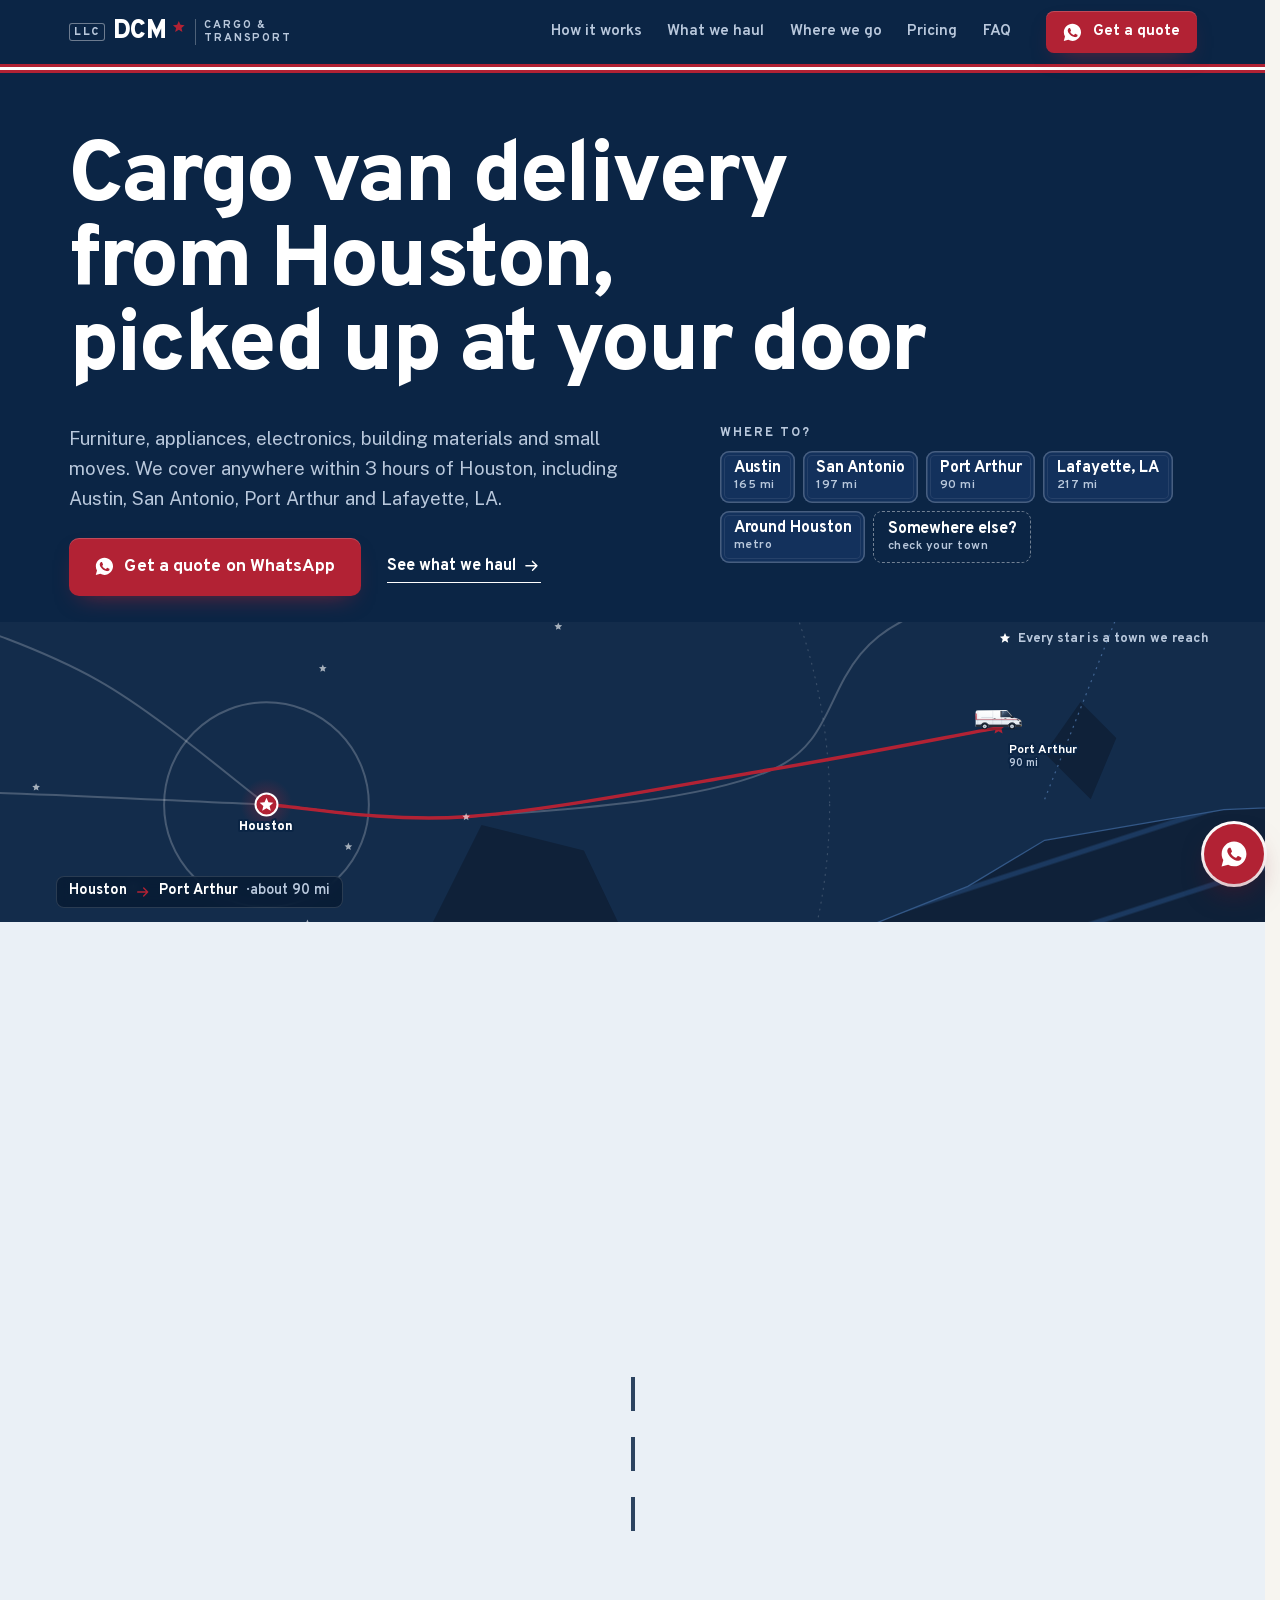
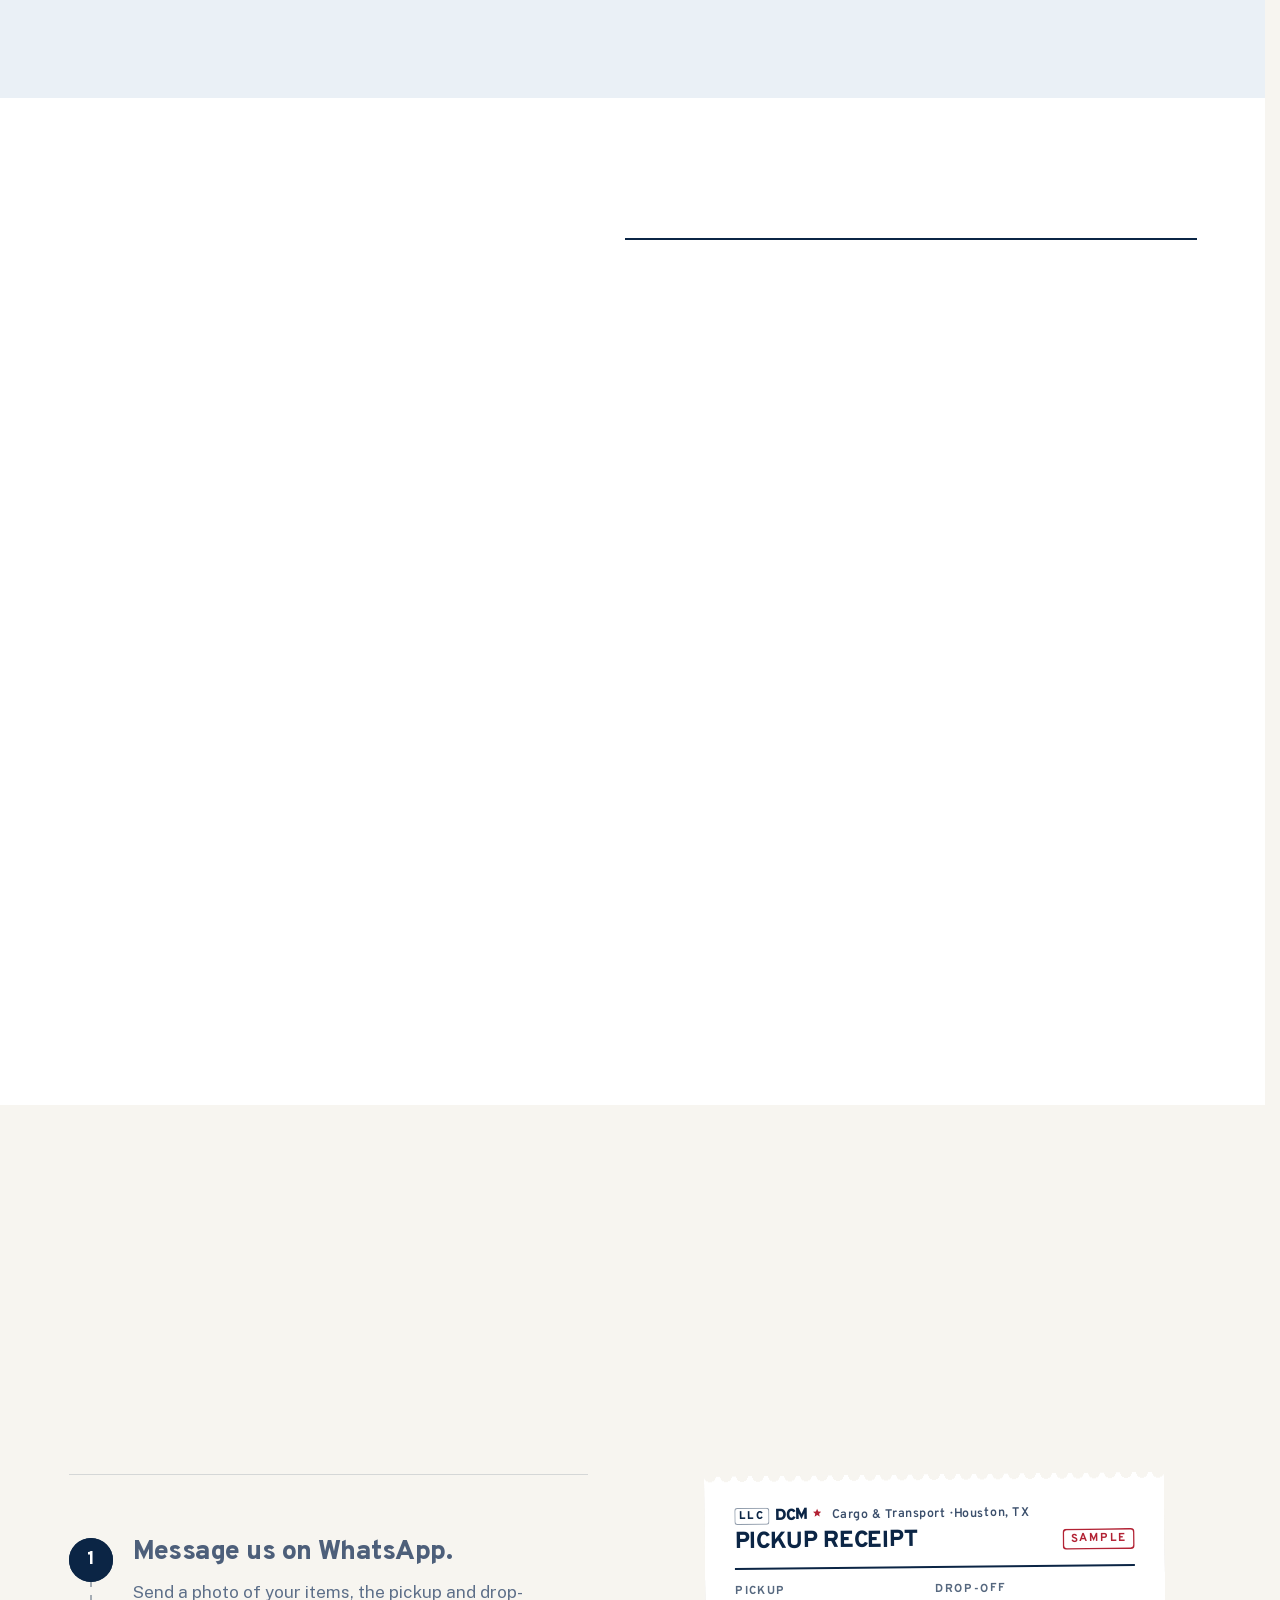
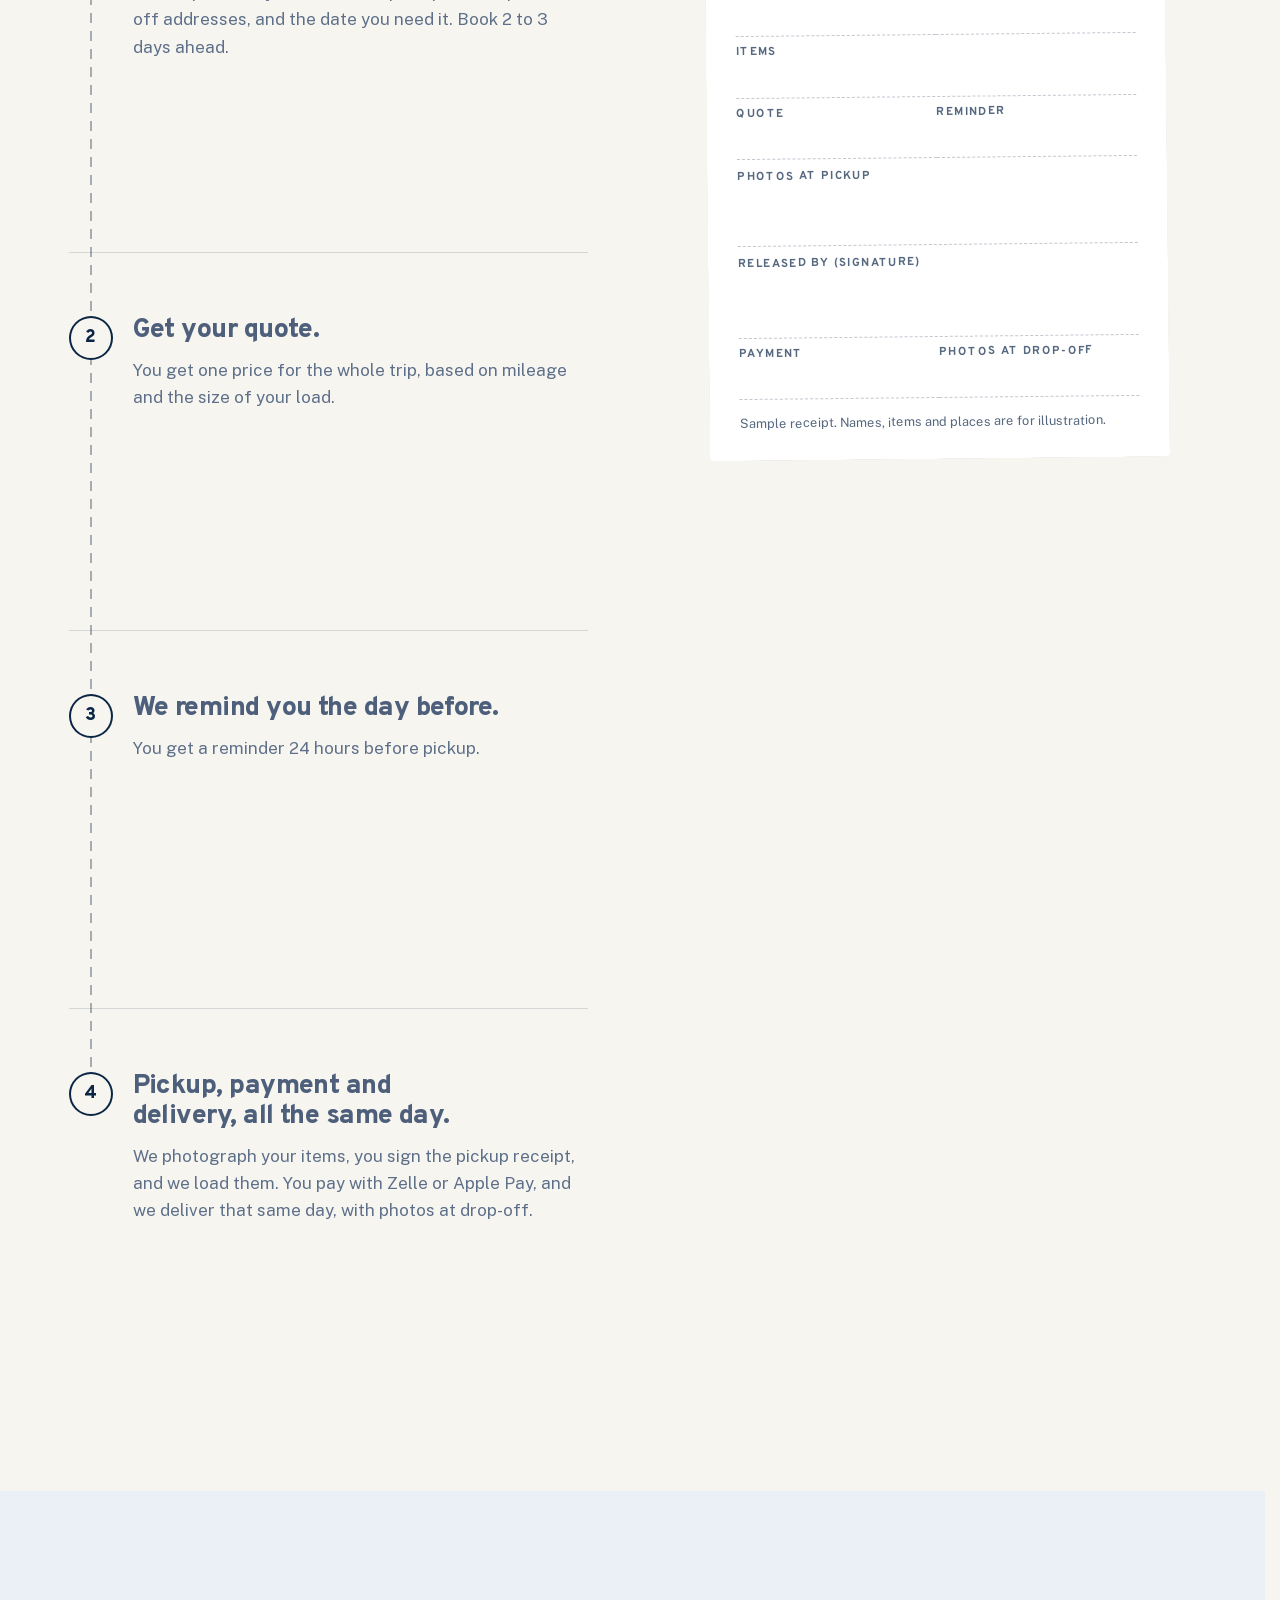
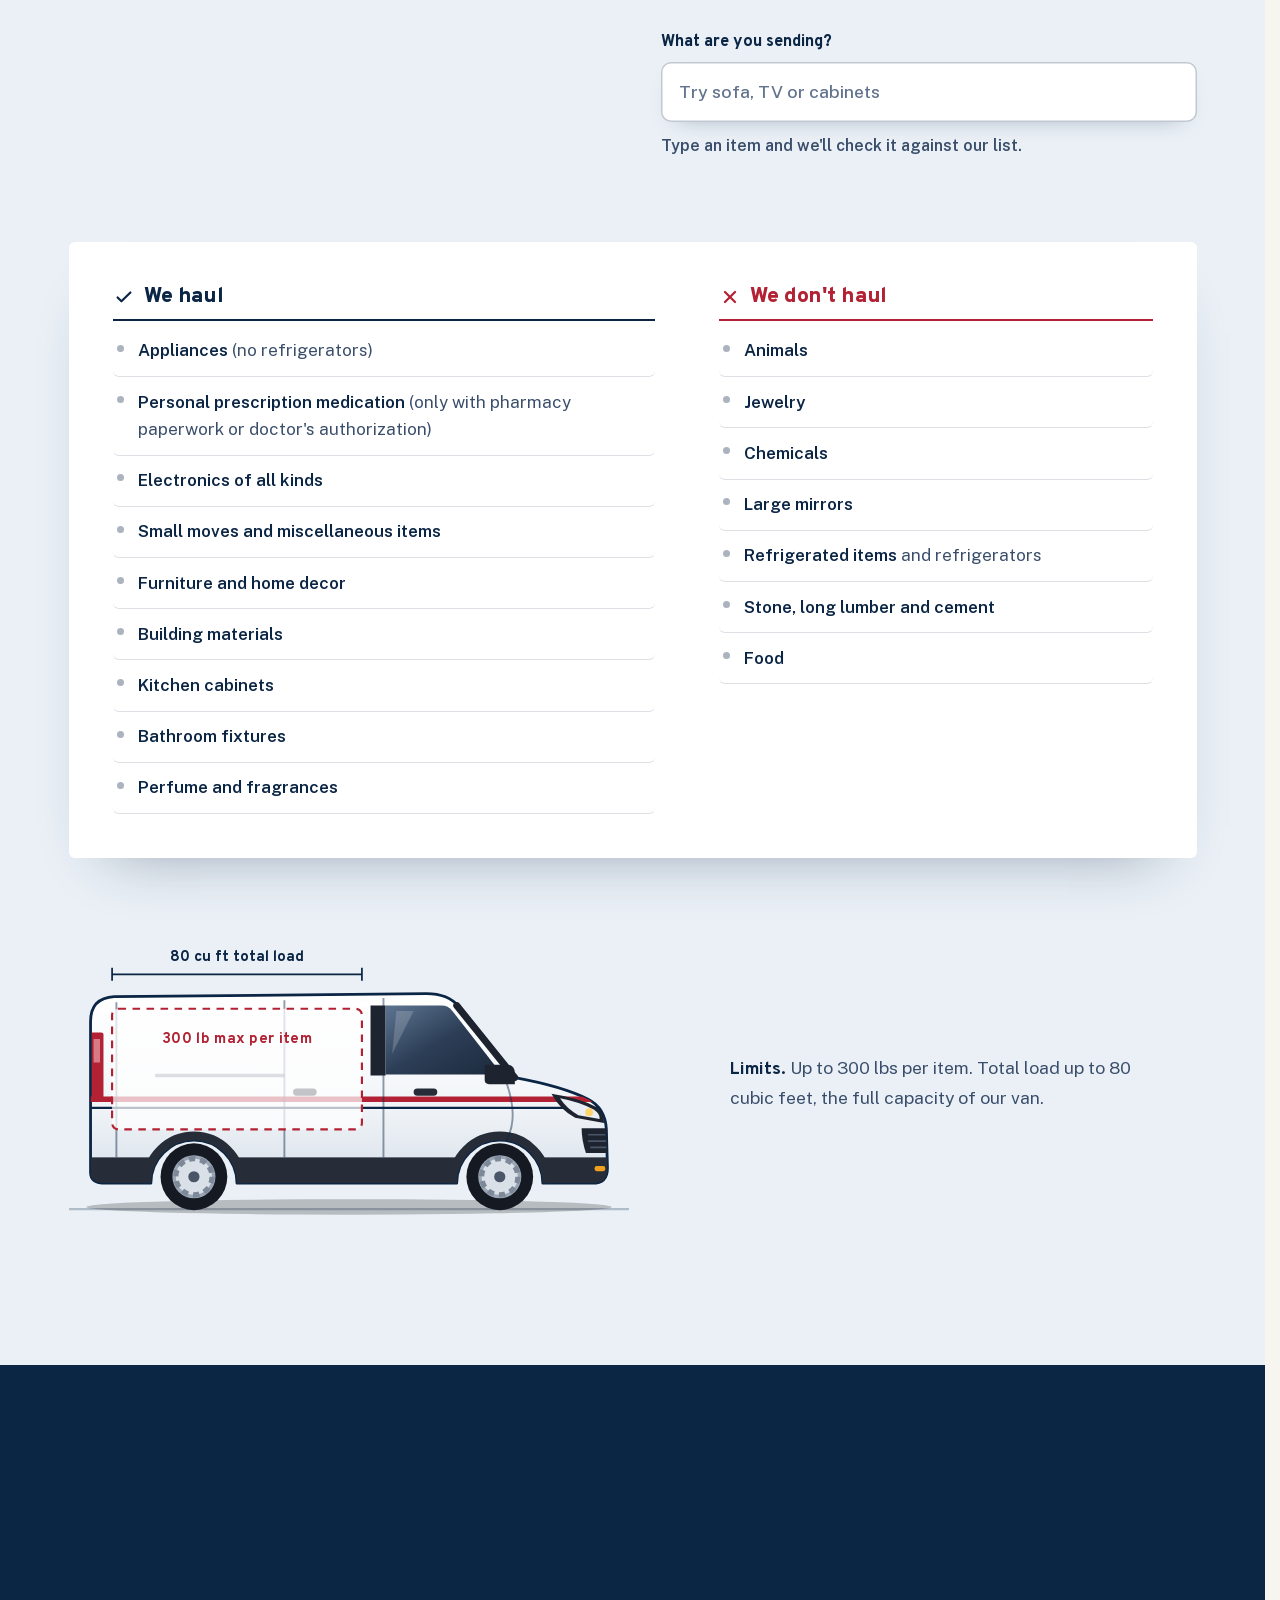
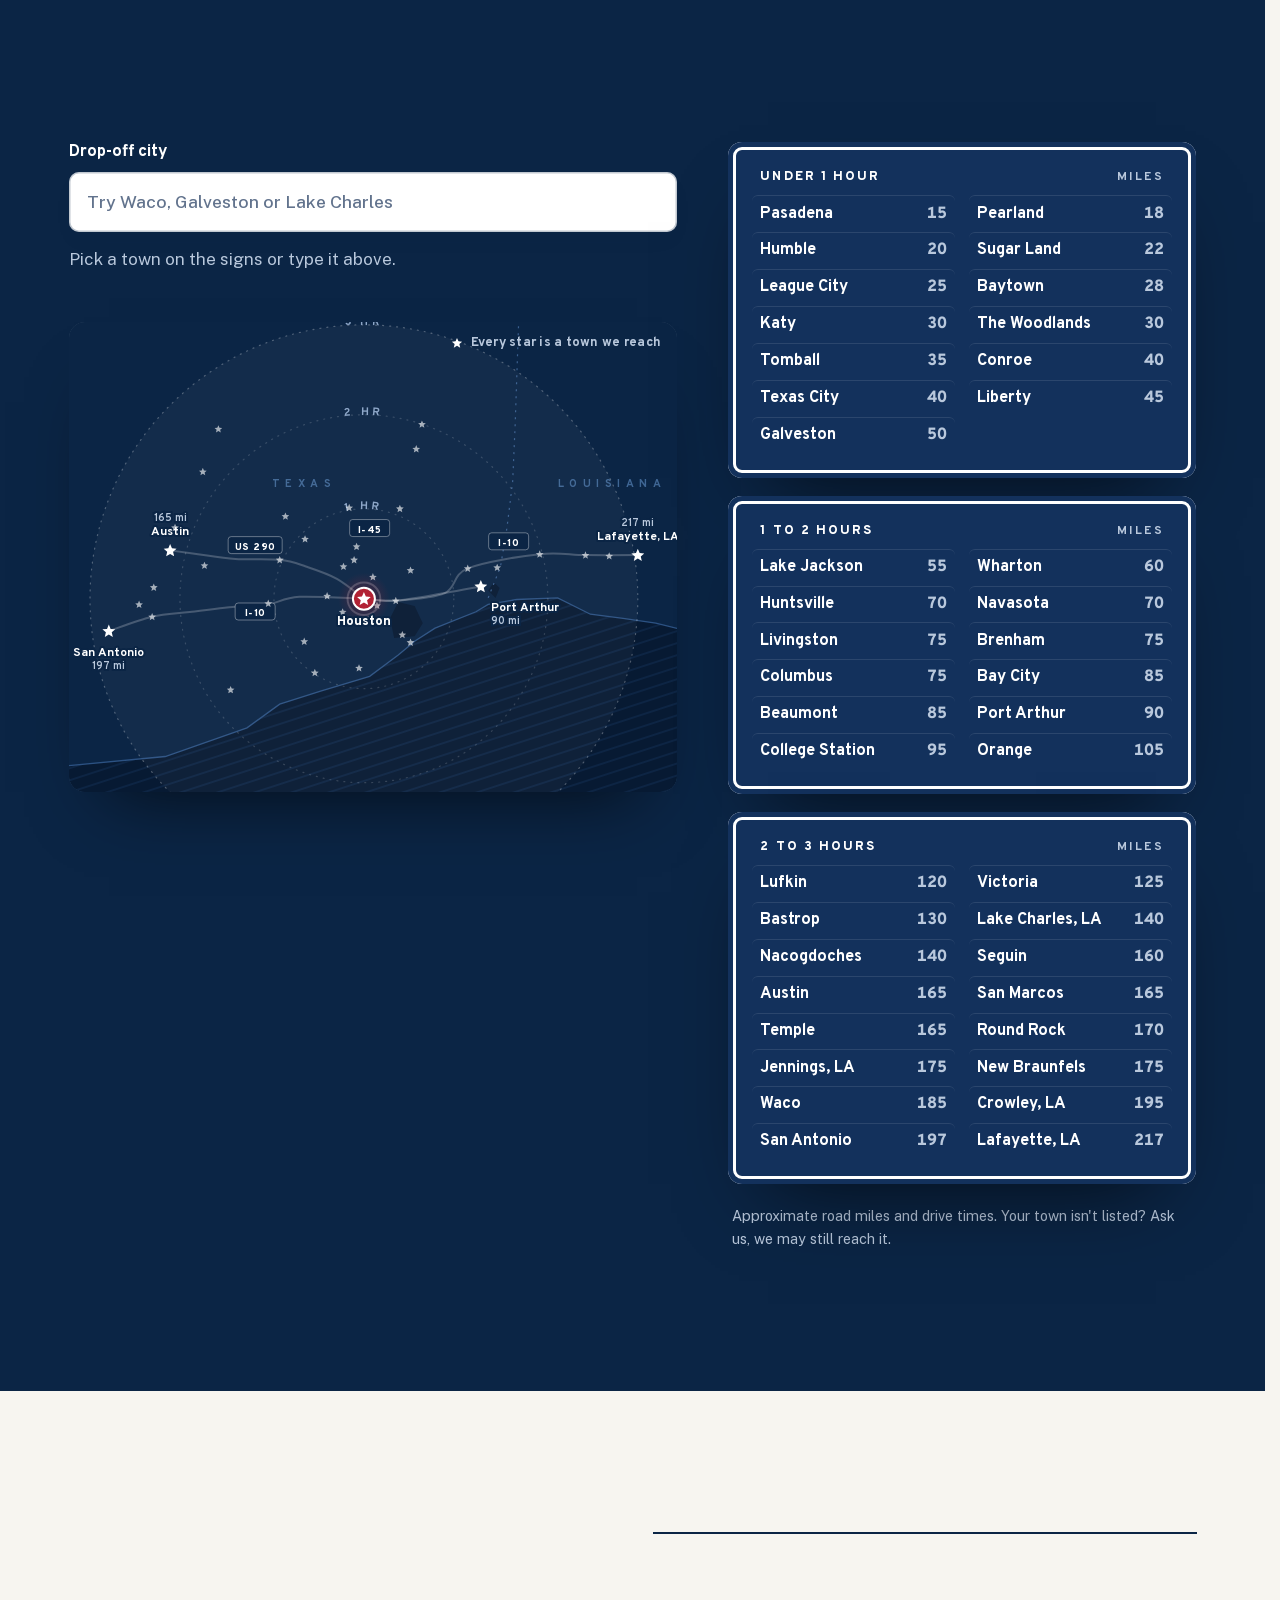
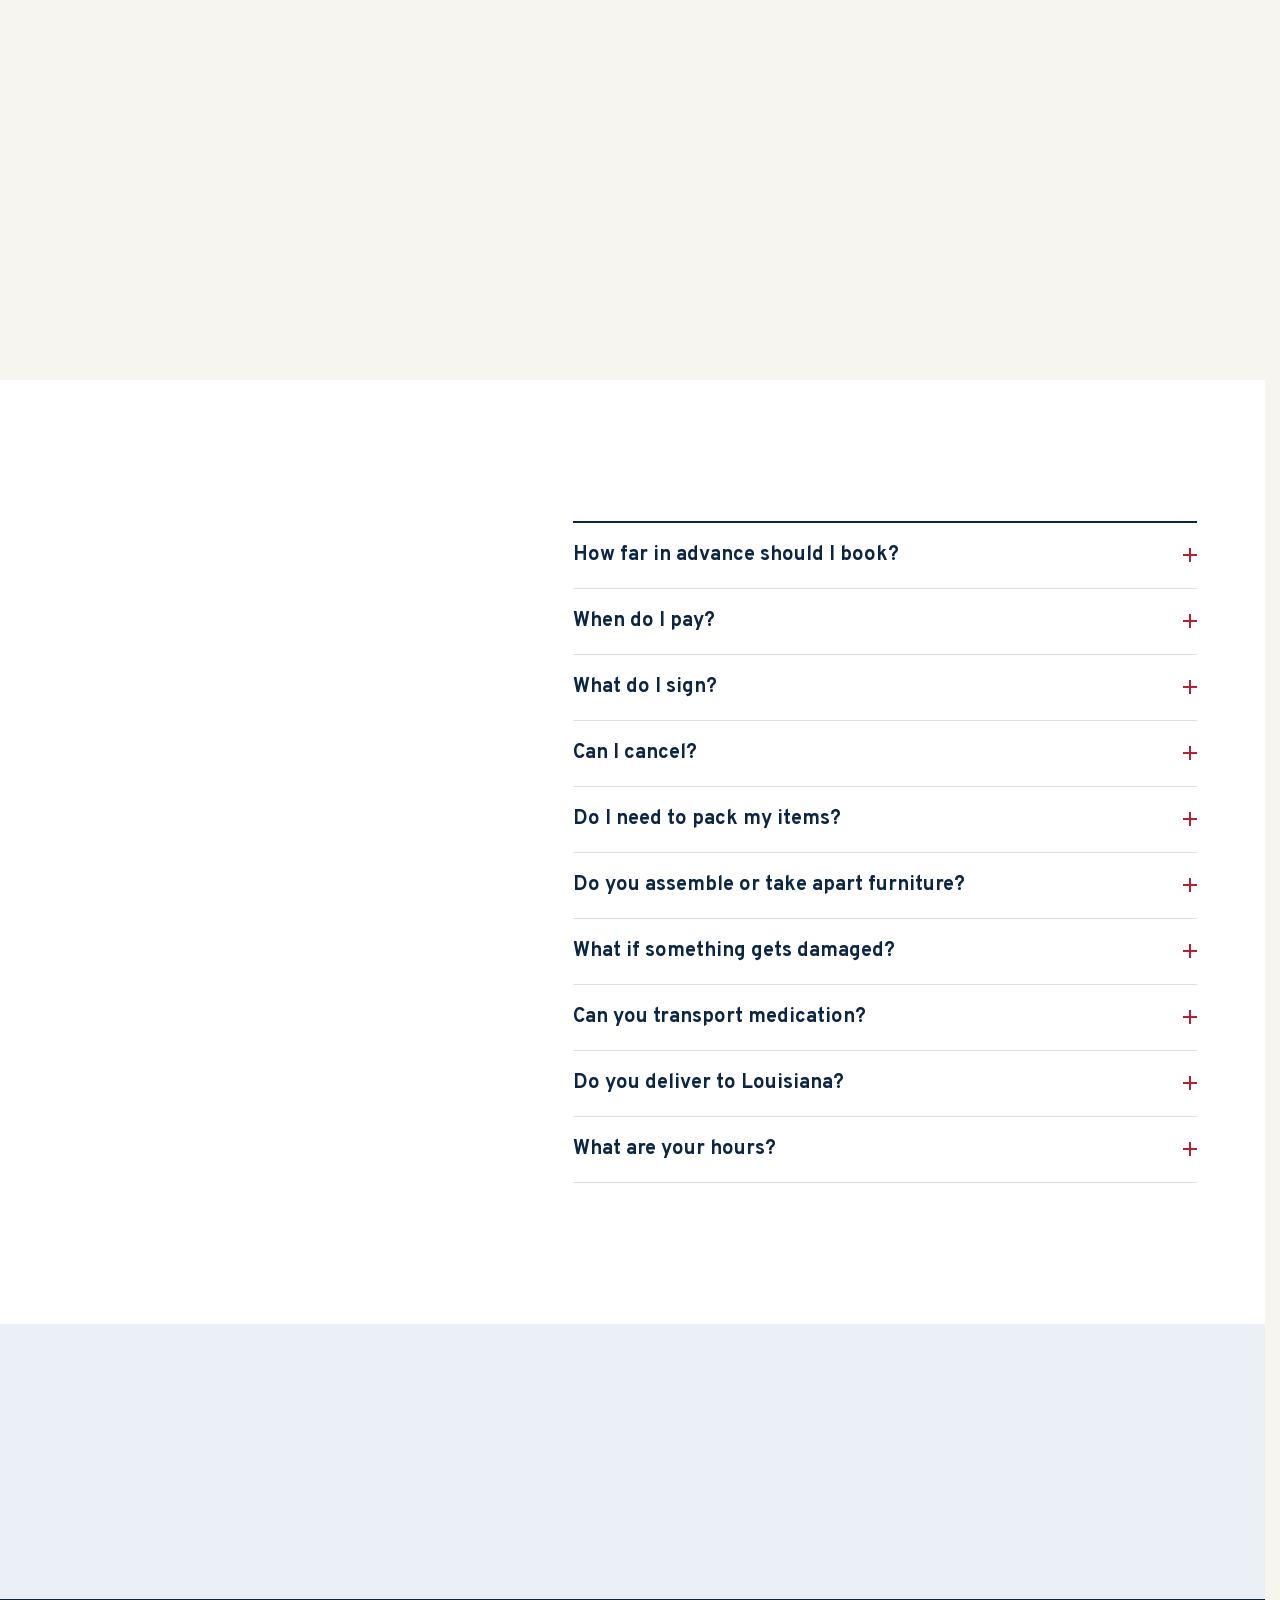
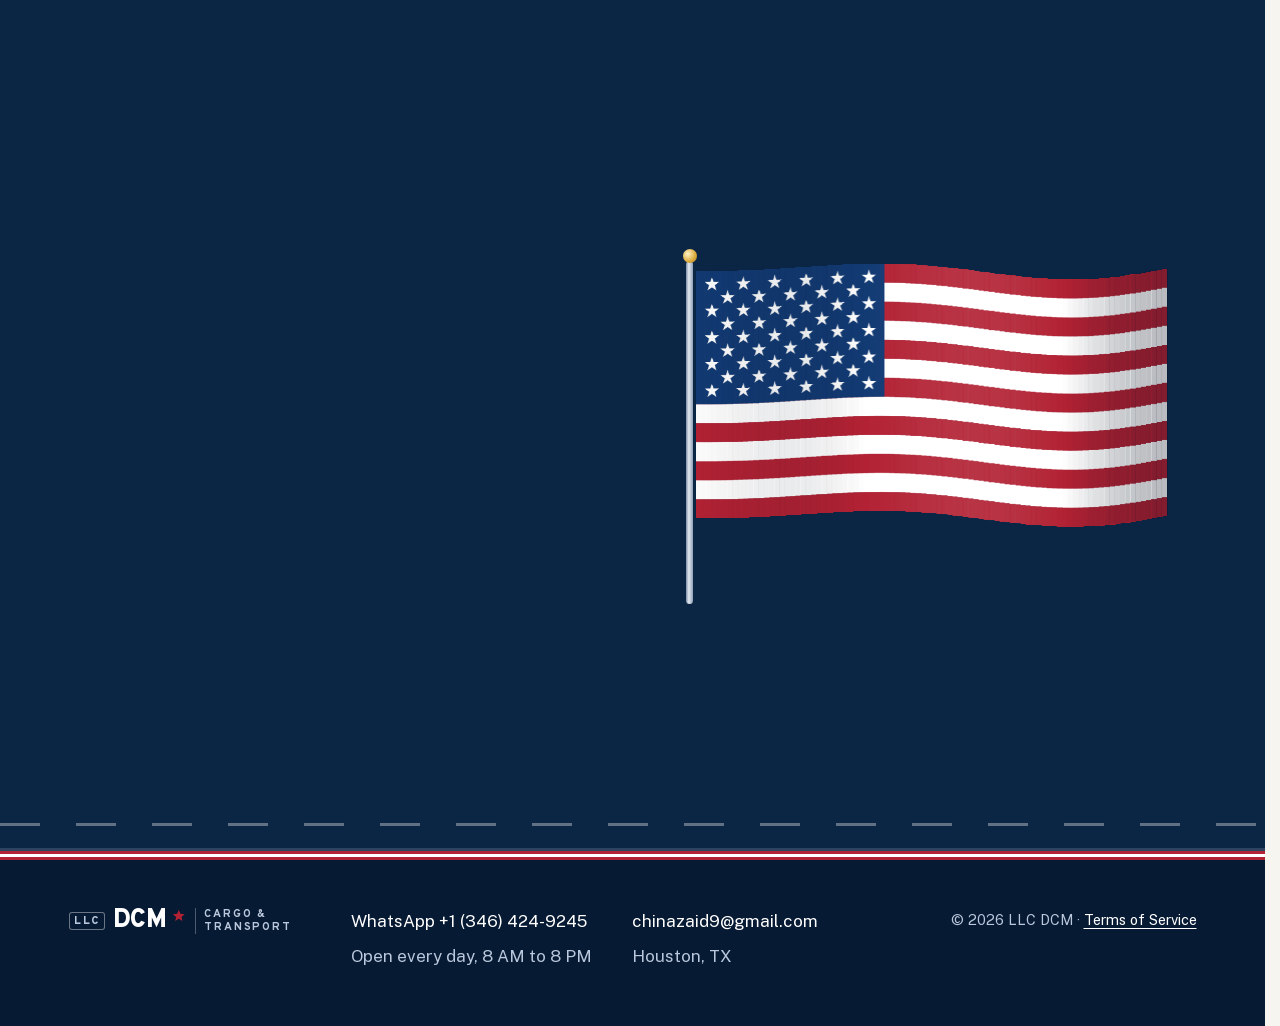
==== commit dcb59392: "v3" ====
--- a/index.html
+++ b/index.html
@@ -247,18 +247,18 @@
           <div class="rc-photos" data-on="4">
             <div class="rc-label">Photos at pickup</div>
             <div class="thumbs">
-              <svg class="thumb" viewBox="0 0 60 44" aria-hidden="true"><rect x="8" y="16" width="44" height="16" rx="3"/><rect x="5" y="12" width="8" height="22" rx="3"/><rect x="47" y="12" width="8" height="22" rx="3"/><path d="M10 34v4M50 34v4"/><path class="tape" d="M24 16v16M36 16v16"/></svg>
-              <svg class="thumb" viewBox="0 0 60 44" aria-hidden="true"><rect x="10" y="18" width="22" height="18"/><rect x="28" y="10" width="22" height="26"/><path class="tape" d="M21 18v6M39 10v7"/></svg>
-              <svg class="thumb" viewBox="0 0 60 44" aria-hidden="true"><rect x="12" y="8" width="36" height="22" rx="2"/><path d="M26 30l-3 6h14l-3-6"/></svg>
+              <svg class="thumb" viewBox="0 0 60 44" aria-hidden="true"><path class="box" d="M14 18l16-6 16 6v18l-16 5-16-5z"/><path d="M14 18l16 5 16-5M30 23v18"/><path class="flap" d="M14 18l-5 6 16 5 5-6M46 18l5 6-16 5-5-6"/></svg>
+              <svg class="thumb" viewBox="0 0 60 44" aria-hidden="true"><rect class="box" x="10" y="22" width="20" height="16"/><rect class="box" x="30" y="22" width="20" height="16"/><rect class="box" x="19" y="7" width="22" height="15"/><path class="tape" d="M20 22v6M40 22v6M30 7v6"/></svg>
+              <svg class="thumb" viewBox="0 0 60 44" aria-hidden="true"><rect class="box" x="13" y="10" width="34" height="27"/><path class="tape" d="M13 18h34"/><path d="M18 24h12M18 29h8"/><path class="tape" d="M37 26l3 3 5-6"/></svg>
             </div>
           </div>
-          <div class="rc-sign" data-on="4">
+          <div class="rc-sign" data-on="5">
             <div class="rc-label">Released by (signature)</div>
             <svg class="sig" viewBox="0 0 260 60" aria-hidden="true"><path d="M8 40c10-18 18-30 22-26 5 5-12 30-6 31 7 1 14-24 22-22 6 2-4 20 2 21 6 1 10-14 16-13 5 1 1 11 6 12 8 1 14-18 24-16 7 2-3 15 4 15 9 0 18-13 26-11 6 2 2 9 8 9 10 0 24-9 40-12 20-4 40-4 66-2"/></svg>
           </div>
           <dl class="rc-fields rc-after">
-            <div class="rc-f" data-on="4"><dt>Payment</dt><dd><span class="ink">Zelle, at loading</span><svg class="tick" aria-hidden="true"><use href="#i-check"/></svg></dd></div>
-            <div class="rc-f" data-on="4"><dt>Photos at drop-off</dt><dd><span class="ink">Taken</span><svg class="tick" aria-hidden="true"><use href="#i-check"/></svg></dd></div>
+            <div class="rc-f" data-on="6"><dt>Payment</dt><dd><span class="ink">Zelle <span class="price" aria-hidden="true">$ 284.00</span></span><svg class="tick" aria-hidden="true"><use href="#i-check"/></svg></dd></div>
+            <div class="rc-f" data-on="7"><dt>Photos at drop-off</dt><dd><span class="ink">Taken</span><svg class="tick" aria-hidden="true"><use href="#i-check"/></svg></dd></div>
           </dl>
           <div class="stamp" aria-hidden="true"><svg viewBox="0 0 24 24"><use href="#star"/></svg><span>Delivered<br><b>same day</b></span><svg viewBox="0 0 24 24"><use href="#star"/></svg></div>
           <figcaption class="rc-cap">Sample receipt. Names, items and places are for illustration.</figcaption>
--- a/css/style.css
+++ b/css/style.css
@@ -35,7 +35,7 @@
 html{-webkit-text-size-adjust:100%;scroll-behavior:smooth;scroll-padding-top:calc(var(--head-h) + 12px)}
 @media (prefers-reduced-motion:reduce){html{scroll-behavior:auto}}
 html,body{overflow-x:clip}
-body{margin:0;background:var(--paper);color:var(--ink);font:400 1.0625rem/1.6 var(--text);text-rendering:optimizeLegibility;-webkit-font-smoothing:antialiased;overflow-x:hidden}
+body{margin:0;background:var(--paper);color:var(--ink);font:400 1.0625rem/1.6 var(--text);text-rendering:optimizeLegibility;-webkit-font-smoothing:antialiased}
 img,svg{display:block;max-width:100%}
 a{color:inherit;text-underline-offset:.22em;text-decoration-thickness:1px}
 h1,h2,h3{font-family:var(--display);margin:0;font-weight:800;line-height:1.02;letter-spacing:-.02em;text-wrap:balance}
@@ -258,23 +258,22 @@
 .sig{width:100%;max-width:260px;height:52px}
 .sig path{fill:none;stroke:var(--pen);stroke-width:2;stroke-linecap:round;stroke-linejoin:round;stroke-dasharray:640;stroke-dashoffset:640;transition:stroke-dashoffset 1.8s .3s var(--ease-io)}
 .rc-after{margin-top:0}
-.stamp{position:absolute;right:16px;bottom:58px;display:flex;align-items:center;gap:8px;padding:9px 14px;color:var(--red);border:2.5px solid var(--red);border-radius:6px;font:800 .78rem/1.05 var(--display);letter-spacing:.14em;text-transform:uppercase;text-align:center;
+.stamp{position:absolute;right:14px;bottom:128px;display:flex;align-items:center;gap:8px;padding:9px 14px;color:var(--red);border:2.5px solid var(--red);border-radius:6px;font:800 .78rem/1.05 var(--display);letter-spacing:.14em;text-transform:uppercase;text-align:center;
   opacity:0;transform:rotate(-9deg) scale(1.7);transition:opacity .25s,transform .5s cubic-bezier(.22,1,.36,1);mix-blend-mode:multiply;pointer-events:none}
 .stamp b{font-size:1.02rem;letter-spacing:.06em}
 .stamp svg{width:12px;height:12px;color:var(--red)}
 .rc-cap{margin-top:14px;font-size:.8rem;color:#56687f}
 
-/* receipt states */
-.receipt[data-state="1"] [data-on="1"] .ink,
-.receipt[data-state="2"] :is([data-on="1"],[data-on="2"]) .ink,
-.receipt[data-state="3"] :is([data-on="1"],[data-on="2"],[data-on="3"]) .ink,
-.receipt[data-state="4"] .ink{clip-path:inset(0 0 0 0)}
-.receipt[data-state="3"] [data-on="3"] .tick,.receipt[data-state="4"] .tick{opacity:1;transform:none}
-.receipt[data-state="4"] .thumb{opacity:1;transform:none}
-.receipt[data-state="4"] .sig path{stroke-dashoffset:0}
-.receipt[data-state="4"] .rc-after .ink{transition-delay:1.4s}
-.receipt[data-state="4"] .rc-after .tick{transition-delay:2.2s}
-.receipt[data-state="4"] .stamp{opacity:.92;transform:rotate(-9deg) scale(1);transition-delay:2.6s}
+.thumb .box{fill:#e4c79a}
+.thumb .flap{fill:#d6b27c}
+.price{display:inline-block;margin-left:.35em;padding-right:.15em;filter:blur(4.5px);user-select:none;font-style:normal;font-weight:700}
+
+/* receipt states: main.js lights each [data-on] as you scroll (1-3 = steps, 4-7 = step 4 in detail, 8 = stamp) */
+.ink{padding-right:.25em}
+.lit .ink{clip-path:inset(-.3em -.5em -.3em 0)}
+.lit .tick,.lit .thumb{opacity:1;transform:none}
+.lit .sig path{stroke-dashoffset:0}
+.receipt.stamped .stamp{opacity:.92;transform:rotate(-9deg) scale(1)}
 .no-js .ink,.receipt.static .ink{clip-path:none}
 
 @media (min-width:960px){
@@ -286,13 +285,15 @@
   .step:not(.on) p{color:#5d6f89}
   .step h3,.step p{transition:color .6s var(--ease-out)}
   .receipt-slot{position:sticky;top:calc(var(--head-h) + 24px)}
+  /* equal spacing between the 4 circles; step 4 height is set in main.js so the receipt stops right as it is stamped */
+  .step{min-height:42vh}
   .receipt{padding:32px 30px 26px}
 }
 /* receipt is zoomed (main.js) so the whole sheet always fits on screen */
 .rc-now{display:none}
 @media (max-width:959.98px){
   /* phone: the receipt pins on screen and fills in step by step as you scroll the track */
-  .receipt-slot.pinned{height:300vh;height:300svh}
+  .receipt-slot.pinned{height:480vh;height:480svh}
   .pinned .receipt-pin{position:sticky;top:calc(var(--head-h) + 10px)}
   .pinned .rc-now{display:flex;align-items:baseline;gap:.6rem;max-width:460px;margin:0 auto 10px;font:700 1rem/1.2 var(--display);color:var(--navy)}
   .rc-now b{flex:none;color:#fff;background:var(--red);border-radius:999px;padding:.28rem .55rem .24rem;font-size:.8rem;letter-spacing:.06em}
@@ -436,37 +437,50 @@
 .intro-screen{display:none}
 html{scrollbar-gutter:stable}
 /* fallback: if JS never runs, the screen still leaves on its own */
-.intro .intro-screen{display:grid;place-items:center;position:fixed;inset:0;z-index:300;background:var(--navy);animation:intro-out .9s var(--ease-io) 6.2s forwards;transition:opacity .9s var(--ease-io)}
-.intro body{overflow:hidden}
-.intro-stage{position:relative;width:min(760px,92vw);height:clamp(220px,46vw,300px);transition:transform 1s var(--ease-io),opacity .8s var(--ease-io)}
+.intro .intro-screen{display:grid;place-items:center;position:fixed;inset:0;z-index:300;background:var(--navy);animation:intro-out .9s var(--ease-io) 4.4s forwards;transition:opacity .9s var(--ease-io)}
+.intro,.intro body{overflow:hidden;overscroll-behavior:none;touch-action:none}
+.intro-stage{position:relative;width:min(1000px,96vw);height:clamp(260px,58vw,390px);transition:transform 1s var(--ease-io),opacity .8s var(--ease-io)}
 .intro-road{position:absolute;left:0;right:0;bottom:8px;width:100%;height:8px}
 .intro-road path{stroke:var(--red);stroke-width:8;stroke-dasharray:600;stroke-dashoffset:600;animation:road 1.1s var(--ease-out) .1s forwards}
-.intro-van{position:absolute;bottom:4px;left:0;z-index:2;width:clamp(210px,58vw,360px);height:auto;aspect-ratio:260/116;transform:translateX(-100vw);will-change:transform}
+.intro-van{position:absolute;bottom:4px;left:0;z-index:2;width:clamp(310px,84vw,560px);height:auto;aspect-ratio:260/116;transform:translateX(-100vw);will-change:transform}
 .intro-screen{overflow:hidden}
-/* letters drop like packages off the back of the van and settle on the road (triggered from main.js) */
-.intro-mark{position:absolute;left:50%;bottom:16px;transform:translateX(-50%);display:flex;align-items:flex-end;gap:.3rem;color:#fff}
+/* each letter leaves the van inside a box; the box bounces, comes apart and the letter rises into place (main.js) */
+.intro-mark{position:absolute;left:50%;bottom:16px;z-index:0;transform:translateX(-50%);display:flex;align-items:flex-end;gap:.3rem;color:#fff}
 .intro-mark .wm-dcm{display:flex}
 .intro-mark .drop{display:inline-block;opacity:0;transform-origin:50% 100%}
-.intro-mark .drop.fall{animation:pkg-drop .95s both}
-@keyframes pkg-drop{
-  0%{opacity:0;transform:translateY(-160px) rotate(var(--r,-10deg));animation-timing-function:cubic-bezier(.55,0,1,.6)}
-  10%{opacity:1}
-  50%{transform:translateY(0) rotate(0) scale(1,1);animation-timing-function:cubic-bezier(.2,.7,.3,1)}
-  60%{transform:translateY(0) scale(1.12,.84);animation-timing-function:cubic-bezier(.2,.7,.3,1)}
-  76%{transform:translateY(-14px) rotate(calc(var(--r,-10deg) * -.2)) scale(.97,1.04);animation-timing-function:cubic-bezier(.5,0,.8,.6)}
-  88%{transform:translateY(0) scale(1.04,.95)}
+.intro-mark .drop.show{animation:ltr-out .6s cubic-bezier(.2,.8,.3,1) .08s both}
+@keyframes ltr-out{
+  0%{opacity:0;transform:translateY(var(--dy,0)) scale(.45)}
+  55%{opacity:1;transform:translateY(-7px) scale(1.05)}
   100%{opacity:1;transform:none}}
+.pkg{position:absolute;left:0;bottom:0;z-index:1;visibility:hidden;transform-origin:50% 100%;will-change:transform}
+.pkg.go{visibility:visible}
+.pkg i{position:absolute;display:block}
+.pk-l,.pk-r{top:0;bottom:0;width:50%;background:linear-gradient(#d6a76d,#b5824c)}
+.pk-l{left:0;border-radius:3px 0 0 3px;box-shadow:inset 1px 0 0 rgba(255,236,200,.35),inset 0 -3px 0 rgba(90,55,20,.25);background-image:linear-gradient(90deg,transparent 72%,rgba(240,226,196,.55) 72%),linear-gradient(#d6a76d,#b5824c);transform-origin:0 100%}
+.pk-r{right:0;border-radius:0 3px 3px 0;box-shadow:inset -1px 0 0 rgba(90,55,20,.3),inset 0 -3px 0 rgba(90,55,20,.25);background-image:linear-gradient(90deg,rgba(240,226,196,.55) 28%,transparent 28%),linear-gradient(#cf9e63,#ab7944);transform-origin:100% 100%}
+.pk-fl,.pk-fr{top:0;height:18%;width:50%;background:#c08d55;box-shadow:inset 0 -1px 0 rgba(90,55,20,.45)}
+.pk-fl{left:0;border-radius:3px 0 0 0;transform-origin:0 0}
+.pk-fr{right:0;border-radius:0 3px 0 0;transform-origin:100% 0}
+.pkg.open .pk-fl{animation:flap-l .7s cubic-bezier(.3,.7,.4,1) both}
+.pkg.open .pk-fr{animation:flap-r .7s cubic-bezier(.3,.7,.4,1) both}
+.pkg.open .pk-l{animation:side-l .7s cubic-bezier(.45,0,.6,1) .1s both}
+.pkg.open .pk-r{animation:side-r .7s cubic-bezier(.45,0,.6,1) .1s both}
+@keyframes flap-l{40%{transform:rotate(-125deg)}100%{transform:rotate(-150deg);opacity:0}}
+@keyframes flap-r{40%{transform:rotate(125deg)}100%{transform:rotate(150deg);opacity:0}}
+@keyframes side-l{100%{transform:translate(-30%,6%) rotate(-78deg);opacity:0}}
+@keyframes side-r{100%{transform:translate(30%,6%) rotate(78deg);opacity:0}}
 .intro-leave .intro-screen{opacity:0;animation:none}
 .intro-leave .intro-stage{transform:translateY(-18px) scale(.97);opacity:0}
 /* hero settles in softly right after the intro */
-.intro .hero-copy>*{animation:hero-in 1.1s var(--ease-out) 6.4s both}
+.intro .hero-copy>*{animation:hero-in 1.1s var(--ease-out) 4.6s both}
 .hero-in .hero-copy>*{animation:hero-in 1.1s var(--ease-out) both}
 .hero-in .hero-copy>:nth-child(2){animation-delay:.12s}
 .hero-in .hero-copy>:nth-child(3){animation-delay:.22s}
 .hero-in .hero-copy>:nth-child(n+4){animation-delay:.32s}
 @keyframes hero-in{from{opacity:0;transform:translateY(22px)}to{opacity:1;transform:none}}
-.intro-mark .wm-dcm{font-size:clamp(3.4rem,15vw,6rem);line-height:.8}
-.intro-mark .wm-star{width:clamp(1.4rem,5vw,2rem);height:clamp(1.4rem,5vw,2rem);align-self:flex-start}
+.intro-mark .wm-dcm{font-size:clamp(4.6rem,21vw,8.8rem);line-height:.8}
+.intro-mark .wm-star{width:clamp(1.9rem,7vw,2.9rem);height:clamp(1.9rem,7vw,2.9rem);align-self:flex-start}
 @keyframes road{to{stroke-dashoffset:0}}
 @keyframes intro-out{to{opacity:0;visibility:hidden}}
 
@@ -492,7 +506,7 @@
 /* ===== v2: LLC DCM name, stars map, reach checker, road van, flag ===== */
 .wm-llc{font:800 .7rem/1 var(--display);letter-spacing:.14em;color:var(--on-navy-2);padding:.24rem .34rem .2rem;border-radius:3px;box-shadow:inset 0 0 0 1px rgba(255,255,255,.4);margin-right:.1rem;align-self:center}
 .rc-brand .wm-llc{color:var(--navy);box-shadow:inset 0 0 0 1px rgba(11,37,69,.45);font-size:.7rem;padding:.2rem .28rem .16rem}
-.intro-mark .wm-llc{font-size:clamp(.9rem,3.4vw,1.2rem);padding:.35rem .5rem .28rem;margin:0 .5rem .3rem 0;align-self:flex-end}
+.intro-mark .wm-llc{font-size:clamp(1.2rem,4.8vw,1.75rem);padding:.35rem .5rem .28rem;margin:0 .5rem .3rem 0;align-self:flex-end}
 
 .map .reach-fill{fill:rgba(255,255,255,.03)}
 .map .ring-1,.map .ring-2{stroke:rgba(255,255,255,.16)}
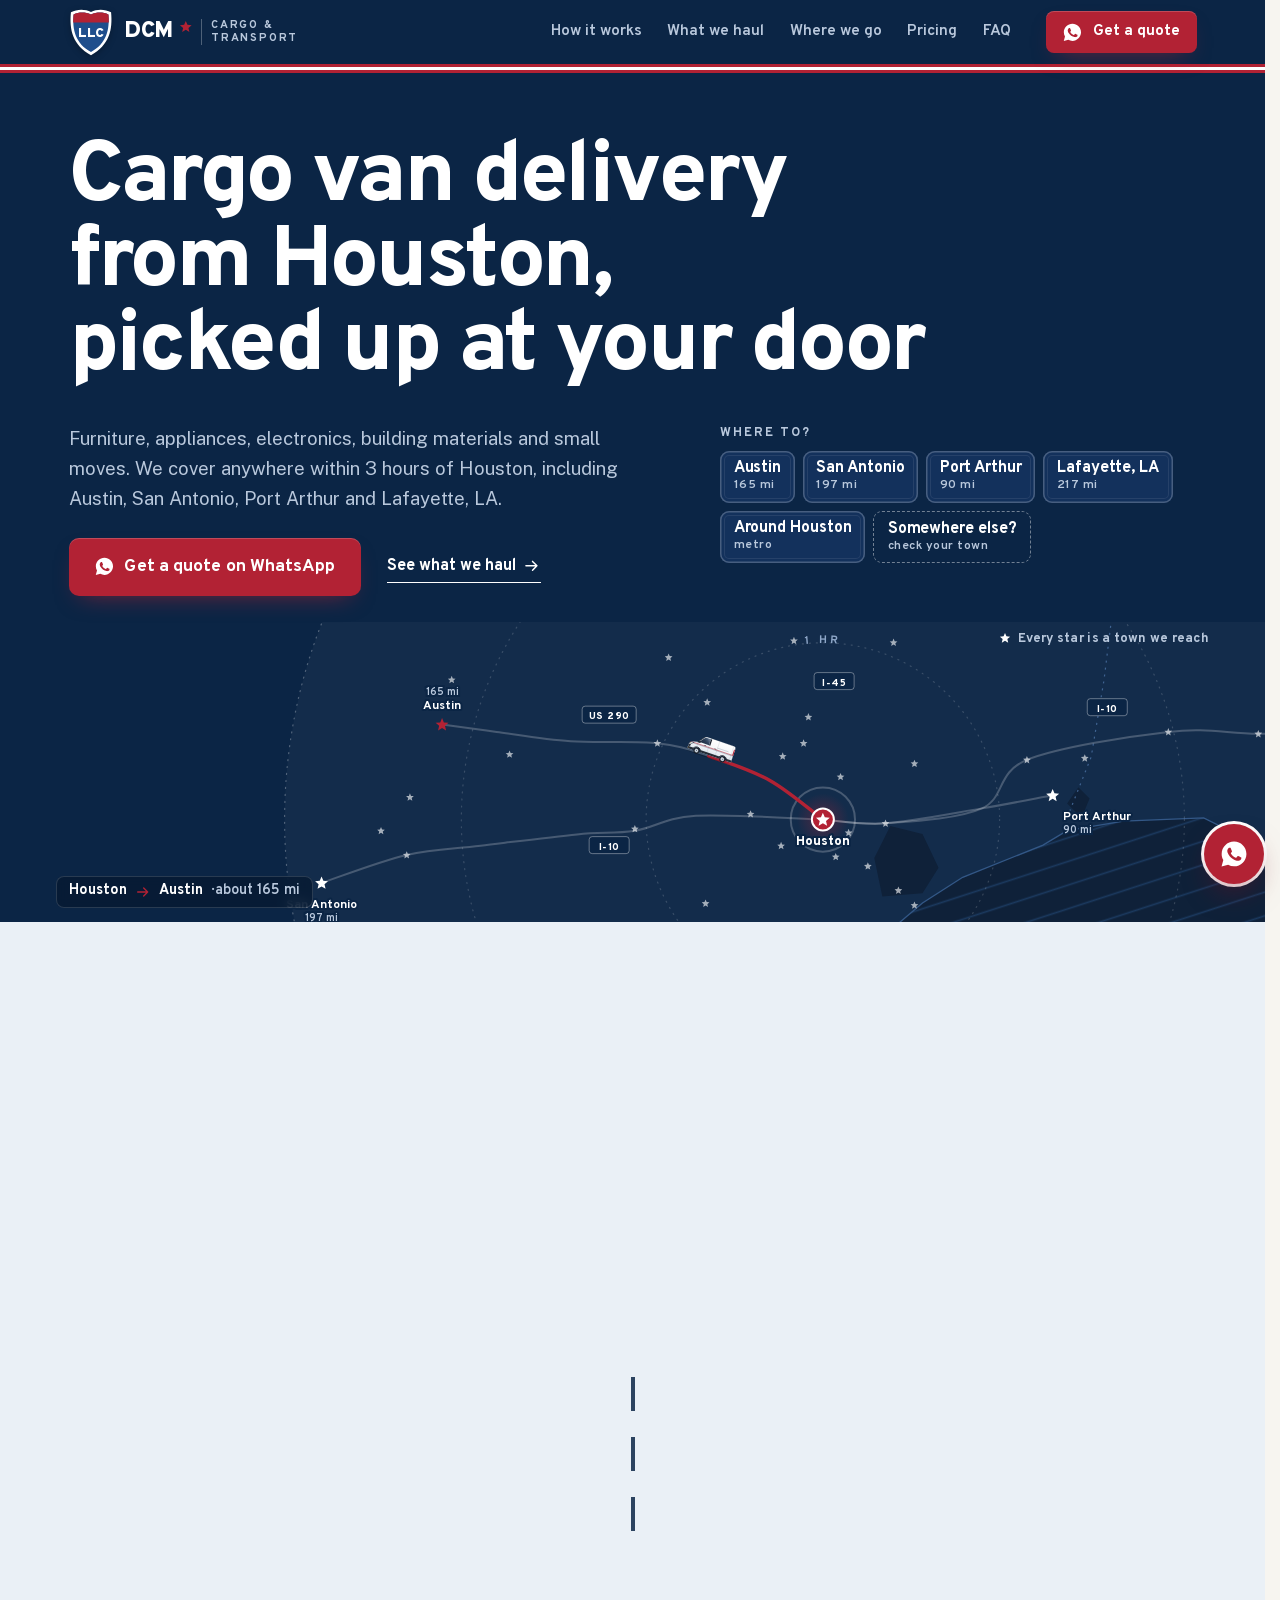
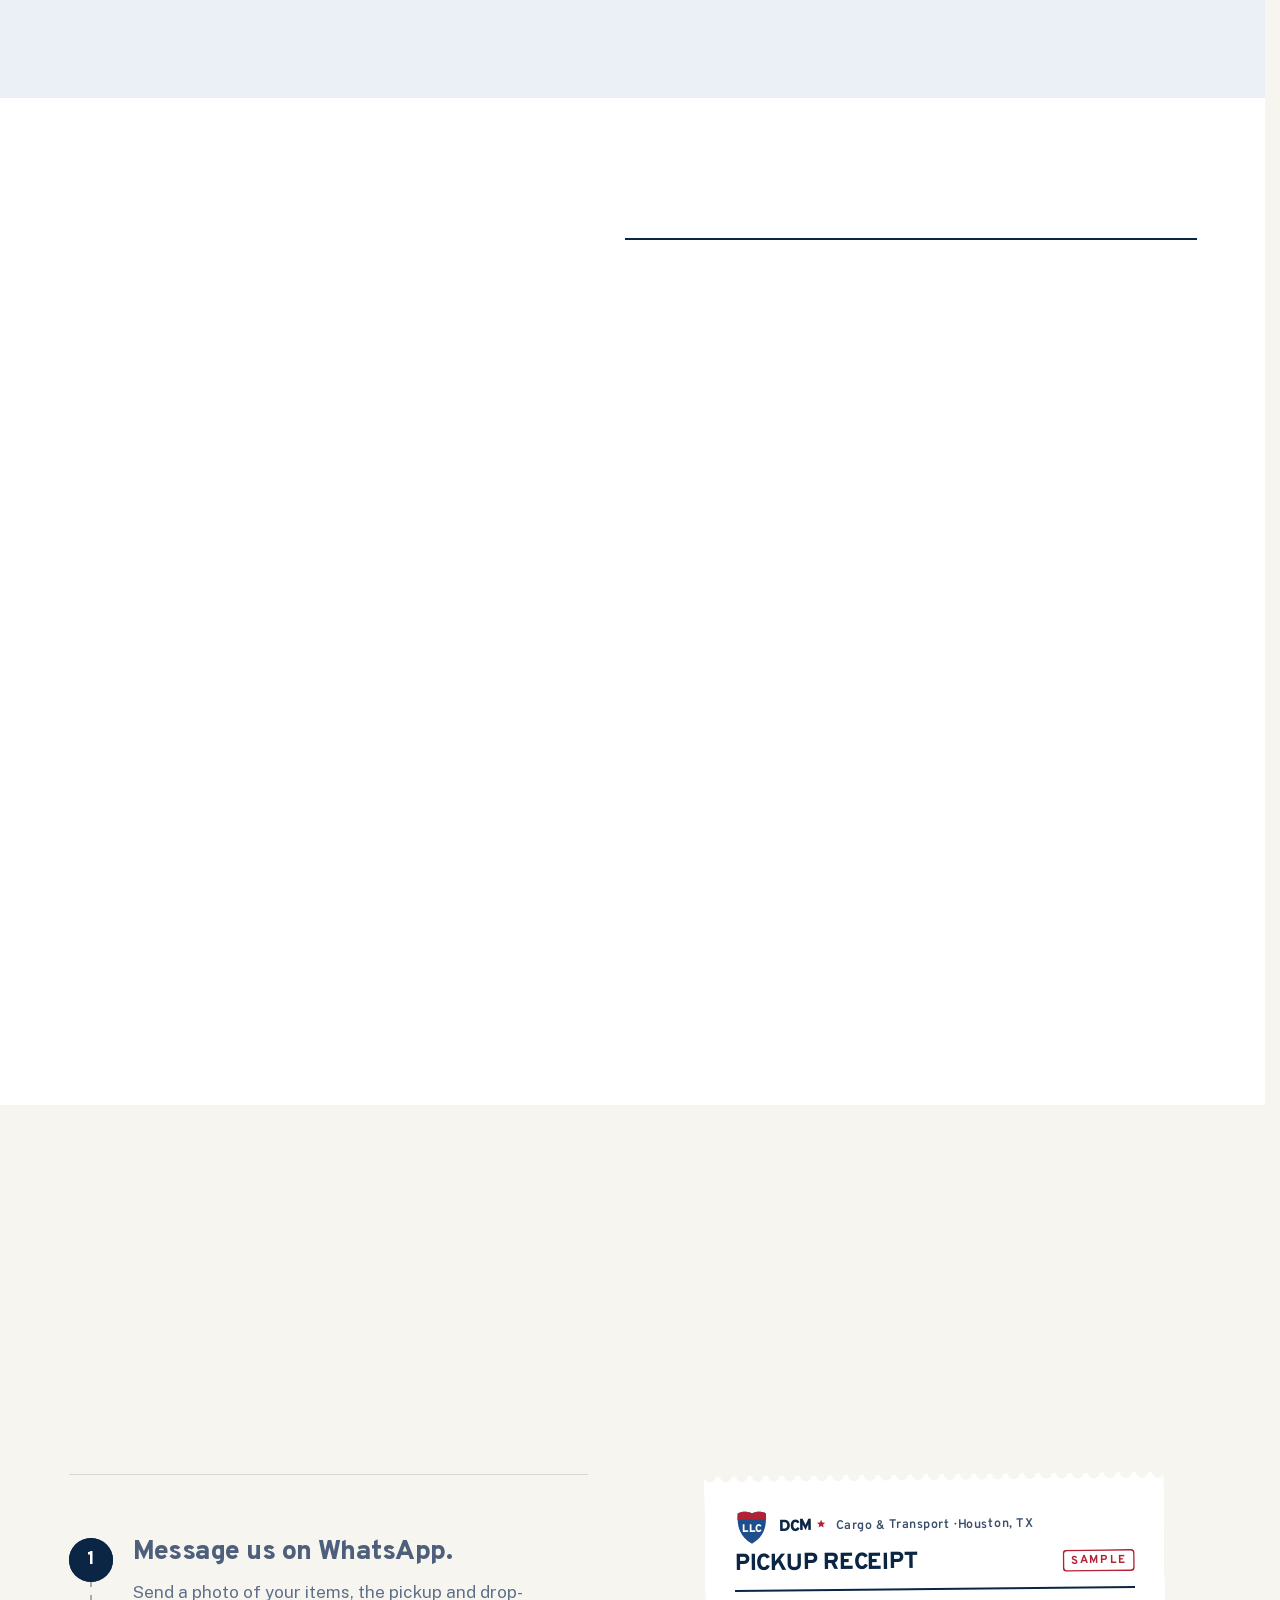
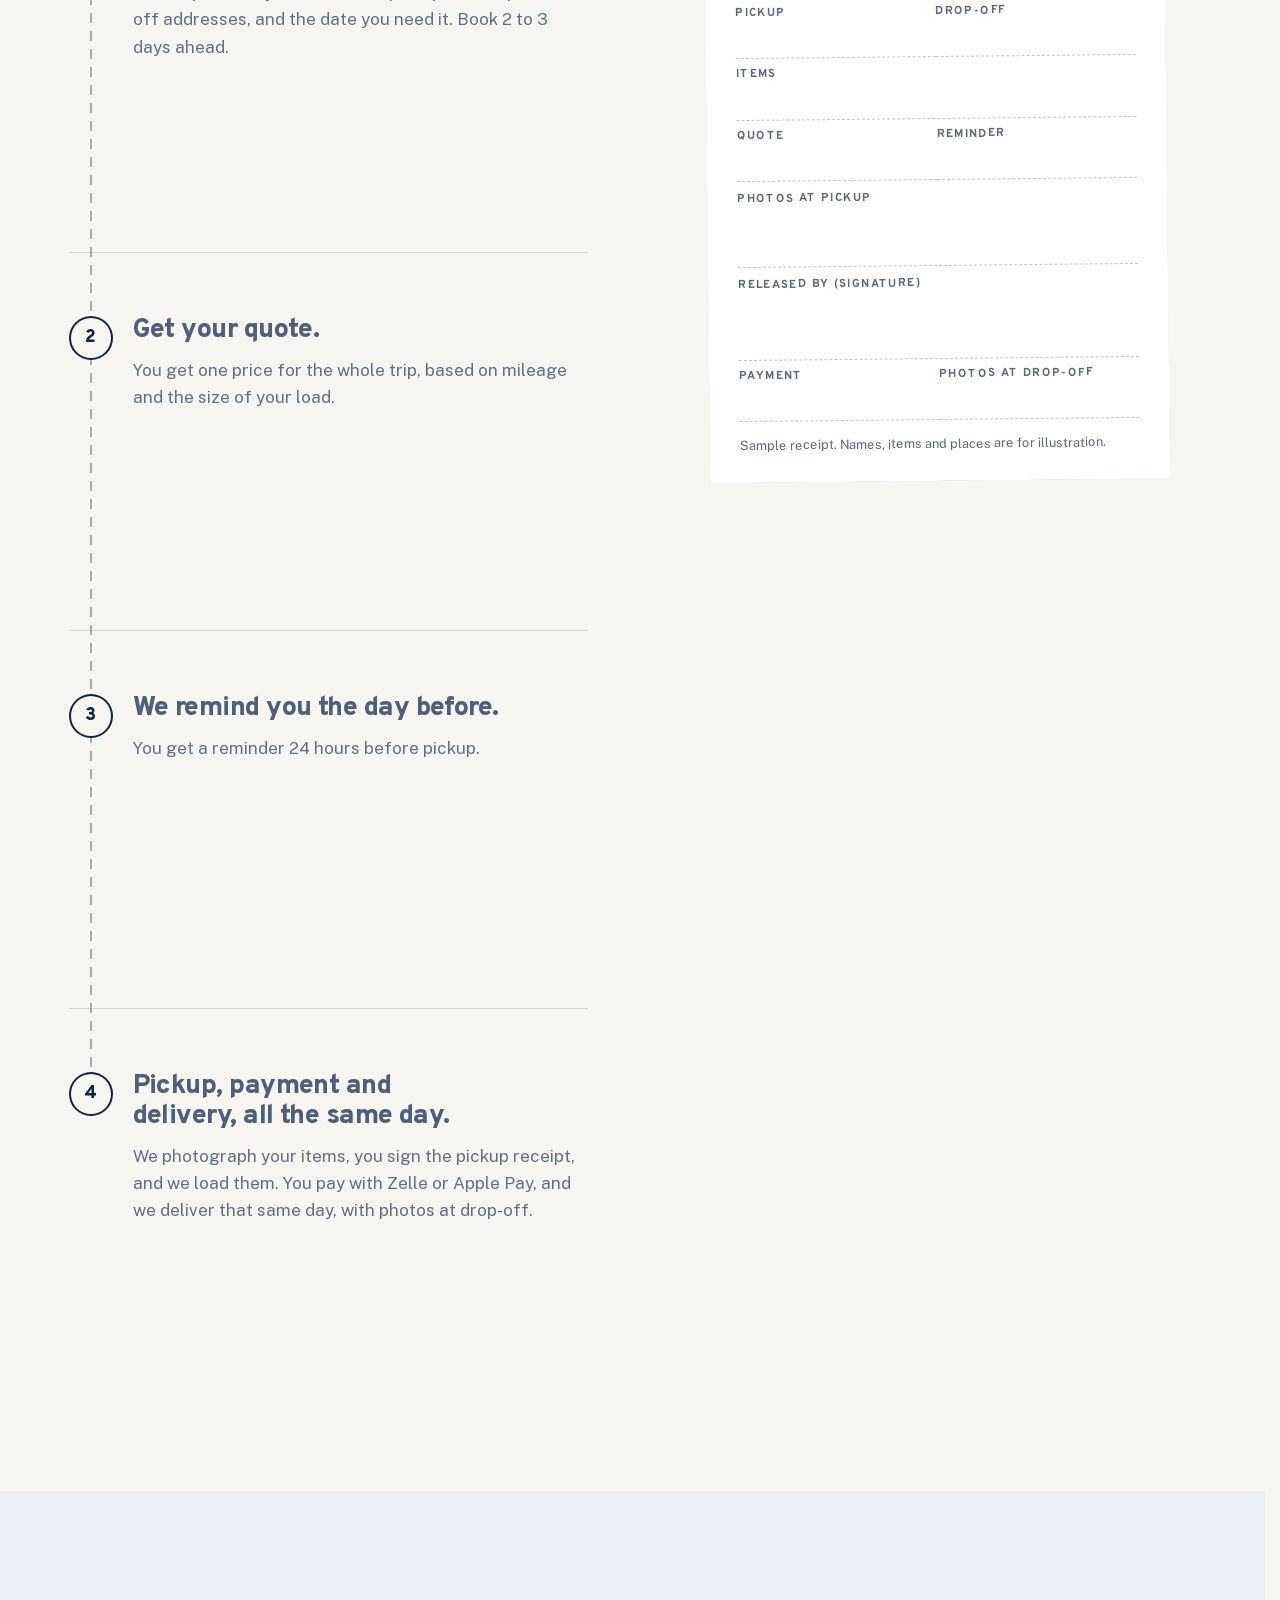
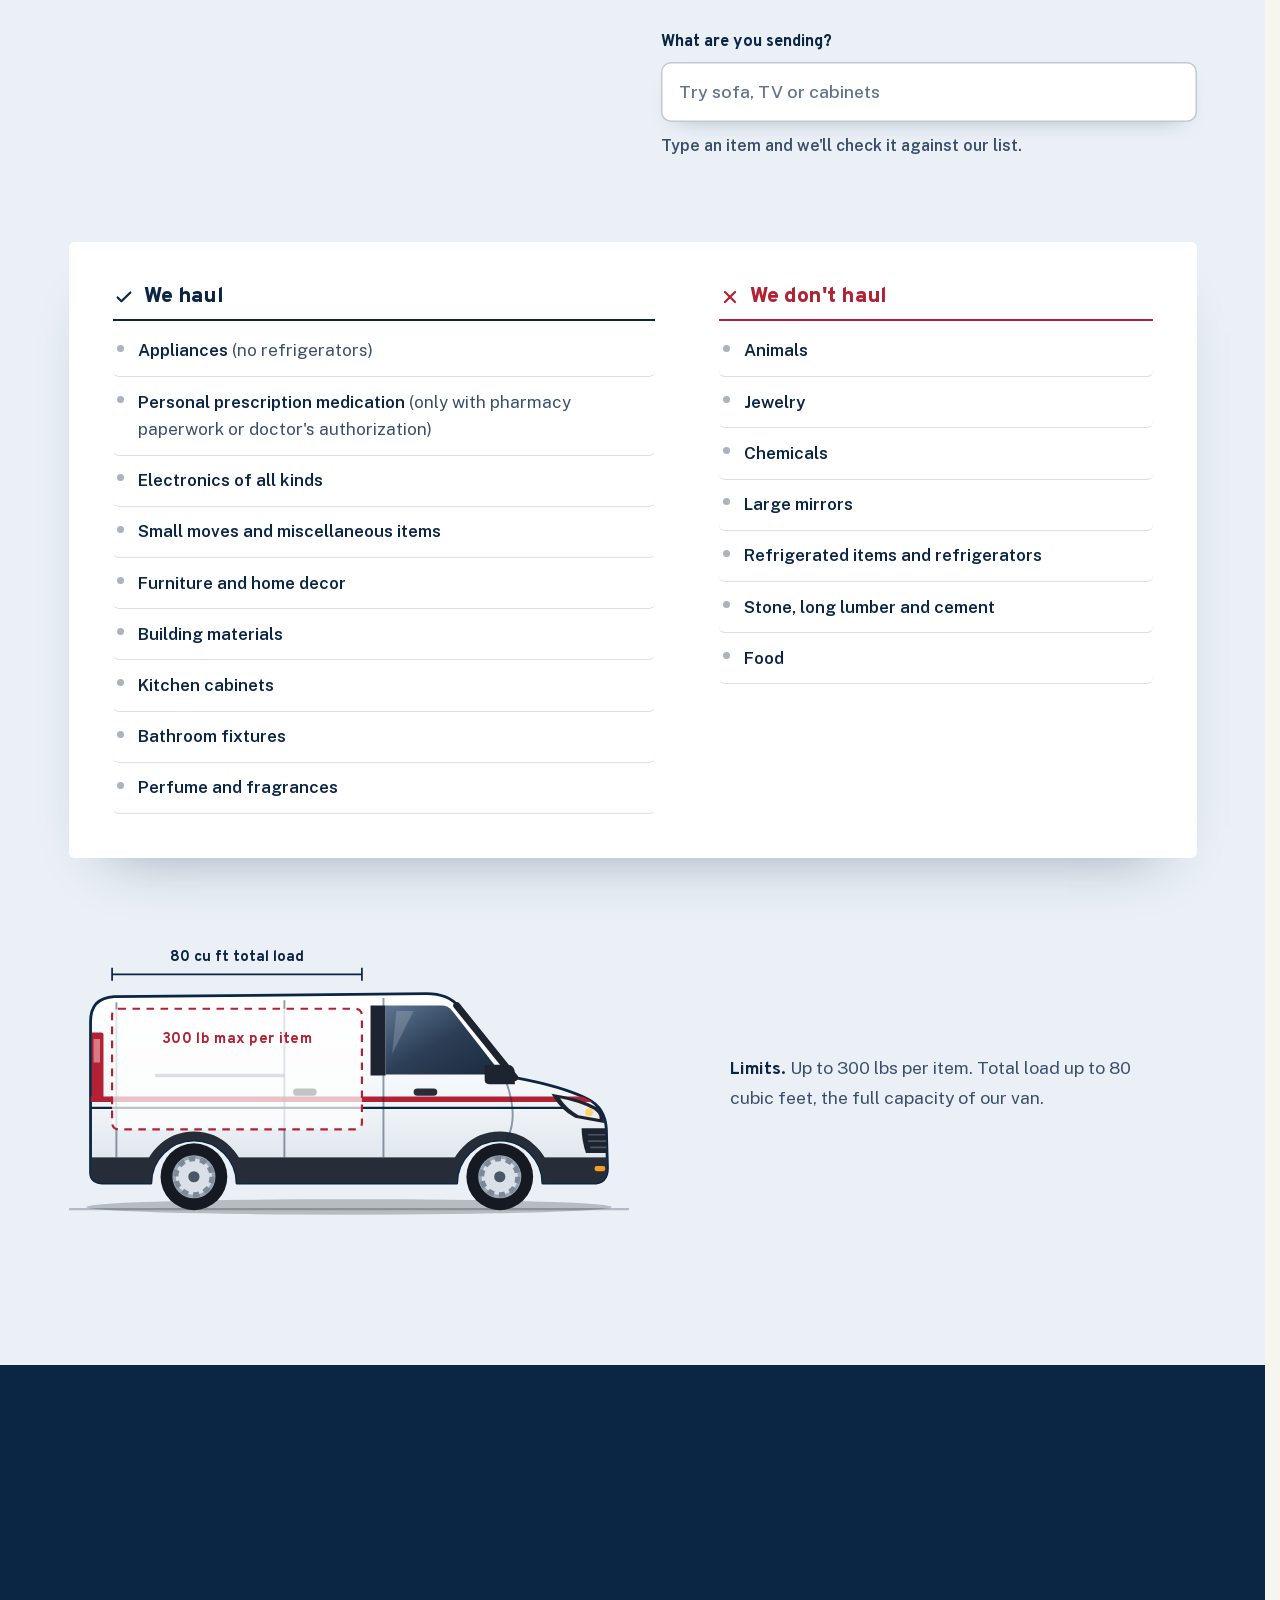
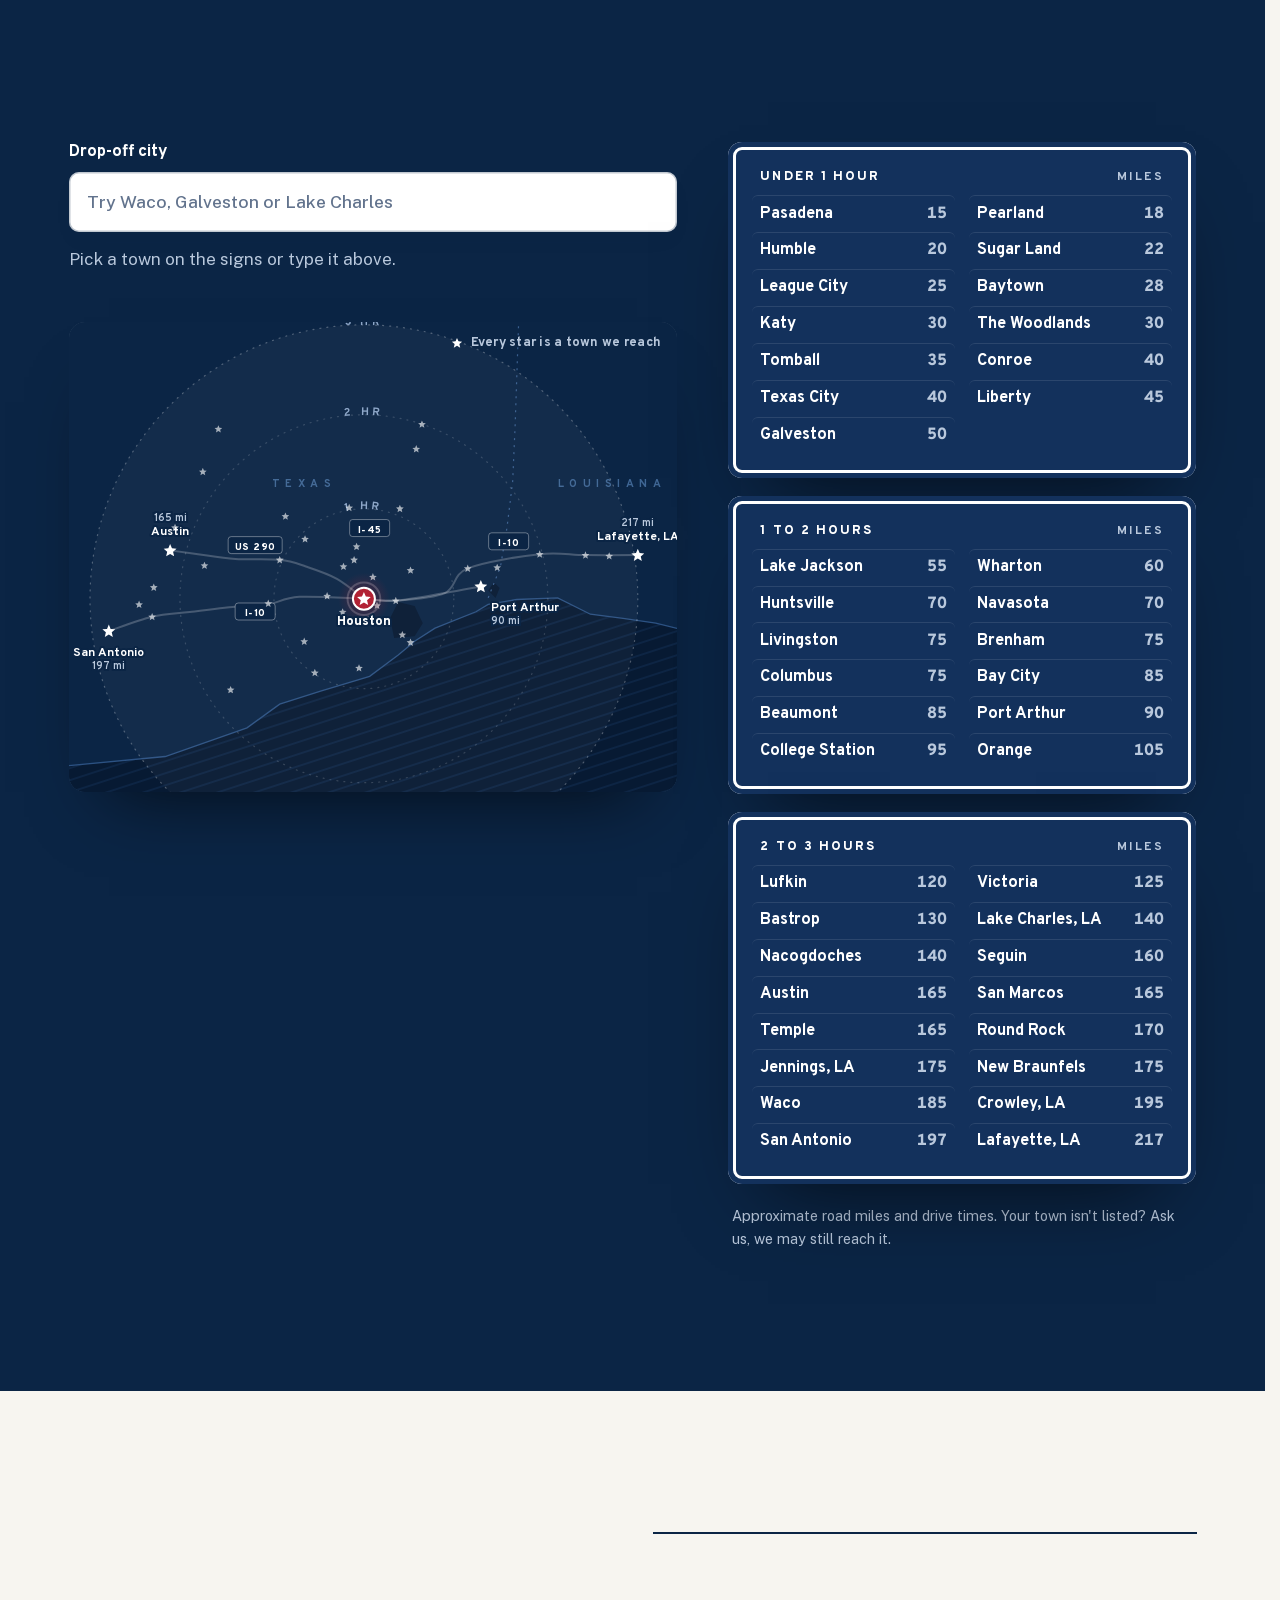
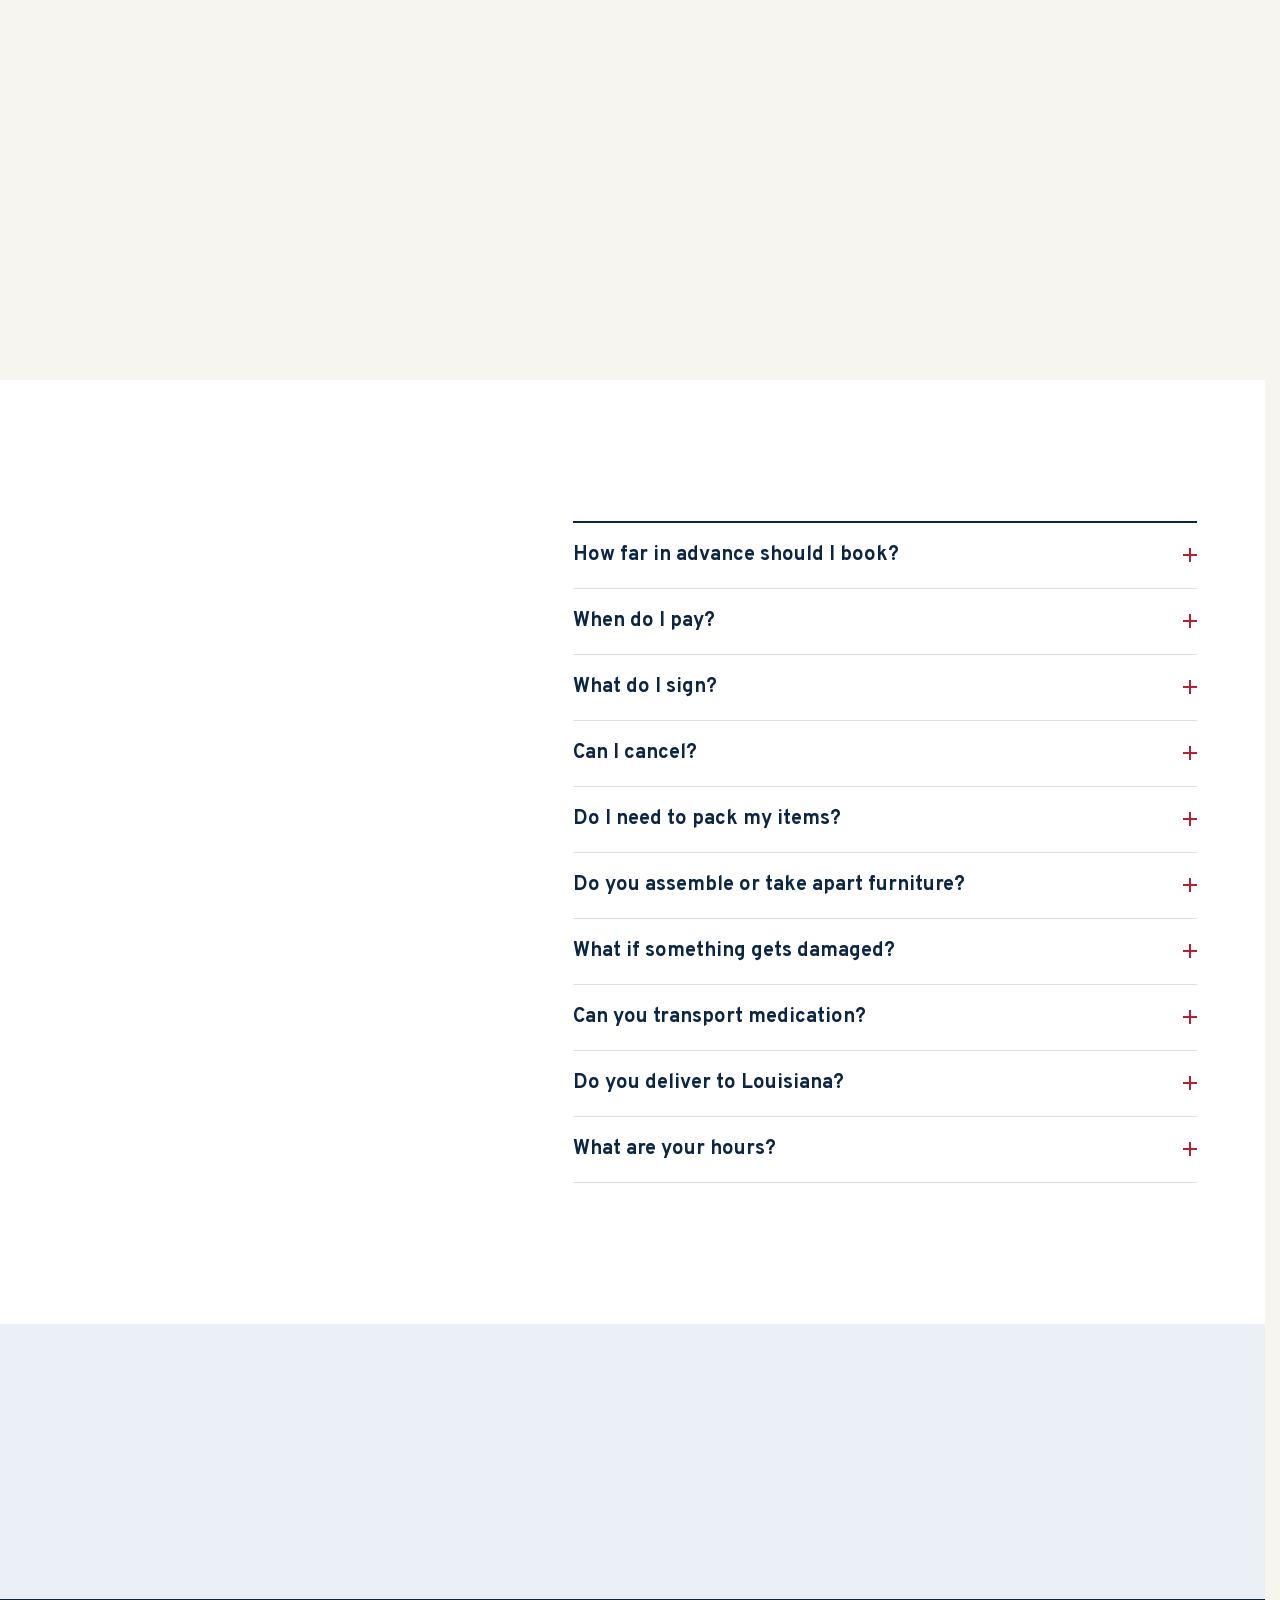
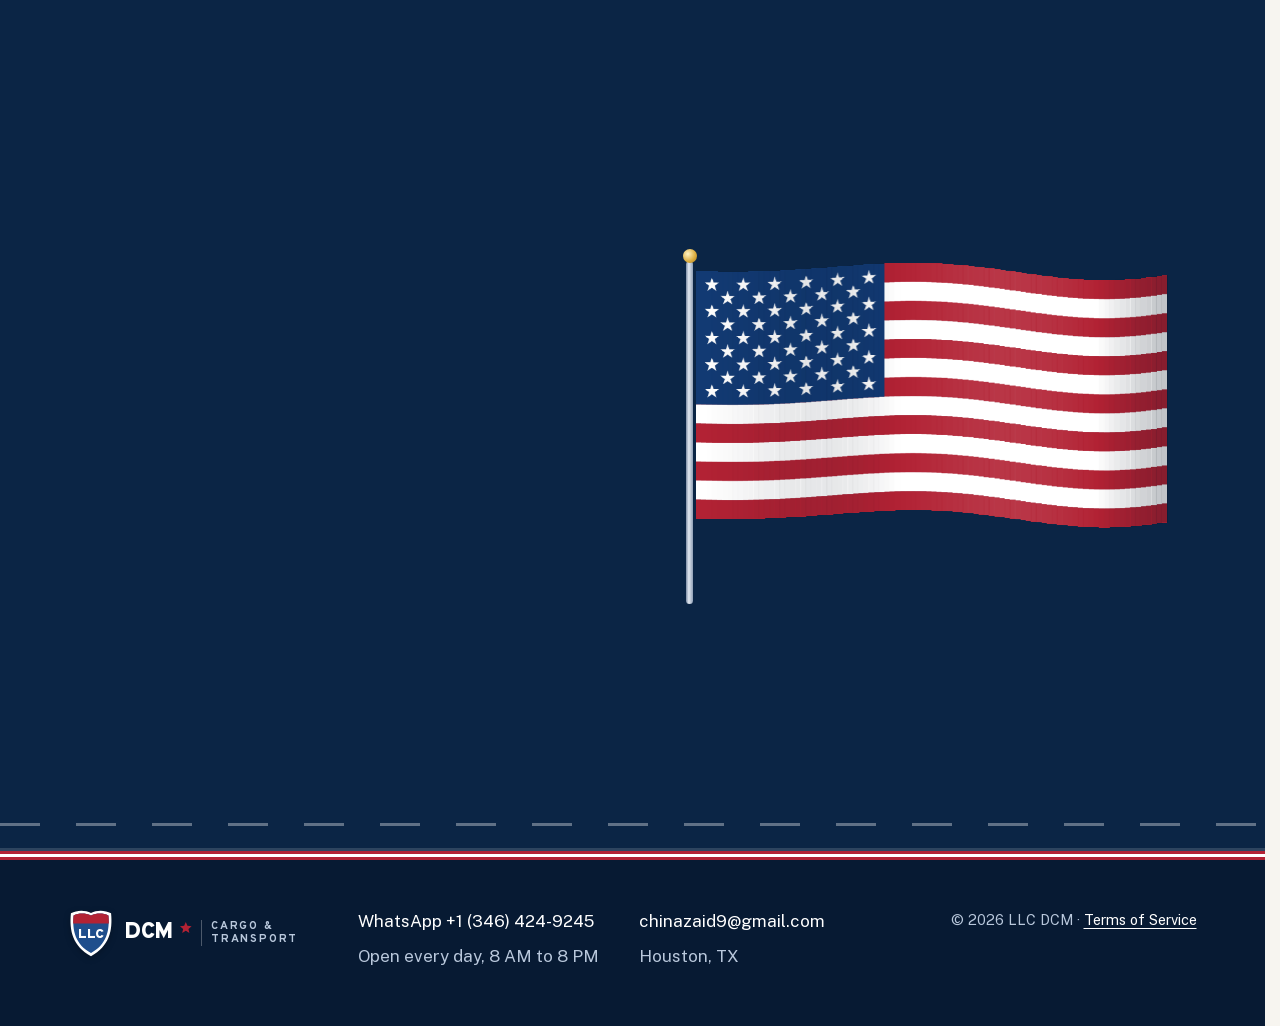
==== commit 48de6c11: "v4" ====
--- a/index.html
+++ b/index.html
@@ -306,7 +306,7 @@
           <li data-k="jewelry jewellery gold rings ring necklace watch watches">Jewelry</li>
           <li data-k="chemical chemicals bleach gas gasoline propane paint thinner acid pesticide">Chemicals</li>
           <li data-k="mirror mirrors large mirror">Large mirrors</li>
-          <li data-k="refrigerator refrigerators fridge freezer frozen refrigerated ice cold">Refrigerated items <em>and refrigerators</em></li>
+          <li data-k="refrigerator refrigerators fridge freezer frozen refrigerated ice cold">Refrigerated items and refrigerators</li>
           <li data-k="stone stones rock rocks lumber wood boards cement concrete brick bricks gravel">Stone, long lumber and cement</li>
           <li data-k="food groceries meat drinks">Food</li>
         </ul>
--- a/css/style.css
+++ b/css/style.css
@@ -292,9 +292,7 @@
 /* receipt is zoomed (main.js) so the whole sheet always fits on screen */
 .rc-now{display:none}
 @media (max-width:959.98px){
-  /* phone: the receipt pins on screen and fills in step by step as you scroll the track */
-  .receipt-slot.pinned{height:480vh;height:480svh}
-  .pinned .receipt-pin{position:sticky;top:calc(var(--head-h) + 10px)}
+  /* phone: the receipt fills in on its own, in a loop (main.js), while it is on screen — scrolling is never held */
   .pinned .rc-now{display:flex;align-items:baseline;gap:.6rem;max-width:460px;margin:0 auto 10px;font:700 1rem/1.2 var(--display);color:var(--navy)}
   .rc-now b{flex:none;color:#fff;background:var(--red);border-radius:999px;padding:.28rem .55rem .24rem;font-size:.8rem;letter-spacing:.06em}
   .rc-now span{transition:opacity .4s var(--ease-out)}
@@ -437,7 +435,7 @@
 .intro-screen{display:none}
 html{scrollbar-gutter:stable}
 /* fallback: if JS never runs, the screen still leaves on its own */
-.intro .intro-screen{display:grid;place-items:center;position:fixed;inset:0;z-index:300;background:var(--navy);animation:intro-out .9s var(--ease-io) 4.4s forwards;transition:opacity .9s var(--ease-io)}
+.intro .intro-screen{display:grid;place-items:center;position:fixed;inset:0;z-index:300;background:var(--navy);animation:intro-out .8s var(--ease-io) 3.4s forwards;transition:opacity .9s var(--ease-io)}
 .intro,.intro body{overflow:hidden;overscroll-behavior:none;touch-action:none}
 .intro-stage{position:relative;width:min(1000px,96vw);height:clamp(260px,58vw,390px);transition:transform 1s var(--ease-io),opacity .8s var(--ease-io)}
 .intro-road{position:absolute;left:0;right:0;bottom:8px;width:100%;height:8px}
@@ -473,13 +471,13 @@
 .intro-leave .intro-screen{opacity:0;animation:none}
 .intro-leave .intro-stage{transform:translateY(-18px) scale(.97);opacity:0}
 /* hero settles in softly right after the intro */
-.intro .hero-copy>*{animation:hero-in 1.1s var(--ease-out) 4.6s both}
+.intro .hero-copy>*{animation:hero-in 1.1s var(--ease-out) 3.6s both}
 .hero-in .hero-copy>*{animation:hero-in 1.1s var(--ease-out) both}
 .hero-in .hero-copy>:nth-child(2){animation-delay:.12s}
 .hero-in .hero-copy>:nth-child(3){animation-delay:.22s}
 .hero-in .hero-copy>:nth-child(n+4){animation-delay:.32s}
 @keyframes hero-in{from{opacity:0;transform:translateY(22px)}to{opacity:1;transform:none}}
-.intro-mark .wm-dcm{font-size:clamp(4.6rem,21vw,8.8rem);line-height:.8}
+.intro-mark .wm-dcm{font-size:clamp(2.4rem,10vw,5.6rem);line-height:.8;margin-bottom:.06em}
 .intro-mark .wm-star{width:clamp(1.9rem,7vw,2.9rem);height:clamp(1.9rem,7vw,2.9rem);align-self:flex-start}
 @keyframes road{to{stroke-dashoffset:0}}
 @keyframes intro-out{to{opacity:0;visibility:hidden}}
@@ -504,9 +502,16 @@
 
 
 /* ===== v2: LLC DCM name, stars map, reach checker, road van, flag ===== */
-.wm-llc{font:800 .7rem/1 var(--display);letter-spacing:.14em;color:var(--on-navy-2);padding:.24rem .34rem .2rem;border-radius:3px;box-shadow:inset 0 0 0 1px rgba(255,255,255,.4);margin-right:.1rem;align-self:center}
-.rc-brand .wm-llc{color:var(--navy);box-shadow:inset 0 0 0 1px rgba(11,37,69,.45);font-size:.7rem;padding:.2rem .28rem .16rem}
-.intro-mark .wm-llc{font-size:clamp(1.2rem,4.8vw,1.75rem);padding:.35rem .5rem .28rem;margin:0 .5rem .3rem 0;align-self:flex-end}
+/* LLC is the hero of the name: an Interstate route shield (I-10 runs Houston–San Antonio–Lafayette) */
+.wm-llc{--sh:url("data:image/svg+xml,%3Csvg xmlns='http://www.w3.org/2000/svg' viewBox='0 0 100 110'%3E%3Cpath fill='%23fff' d='M4 10C18 2 36 2 50 9C64 2 82 2 96 10C100 50 92 86 50 108C8 86 0 50 4 10Z'/%3E%3Cpath fill='%231F4E8C' d='M10 15C22 9 37 9 50 15C63 9 78 9 90 15C93 50 86 81 50 101C14 81 7 50 10 15Z'/%3E%3Cpath fill='%23B22234' d='M10 15C22 9 37 9 50 15C63 9 78 9 90 15C90.6 22 91 28 91 33H9C9 28 9.4 22 10 15Z'/%3E%3C/svg%3E");
+  display:inline-block;text-align:center;box-sizing:border-box;width:3.2em;height:3.52em;padding:1.42em 0 0;flex:none;
+  font:900 14px/1 var(--display);letter-spacing:-.02em;color:#fff;background:var(--sh) center/contain no-repeat;
+  margin-right:.3rem;align-self:center;filter:drop-shadow(0 2px 3px rgba(0,0,0,.25))}
+.wordmark .wm-dcm{font-size:1.45rem}
+.rc-brand .wm-llc{font-size:11px;margin-right:.3rem;filter:none}
+.intro-mark{align-items:center}
+.intro-mark .wm-star{align-self:center;margin-bottom:clamp(1.8rem,8vw,3.6rem)}
+.intro-mark .wm-llc{line-height:1;font-size:clamp(1.9rem,8vw,4rem);margin:0 .6rem 0 0;align-self:center;filter:drop-shadow(0 8px 14px rgba(0,0,0,.35))}
 
 .map .reach-fill{fill:rgba(255,255,255,.03)}
 .map .ring-1,.map .ring-2{stroke:rgba(255,255,255,.16)}
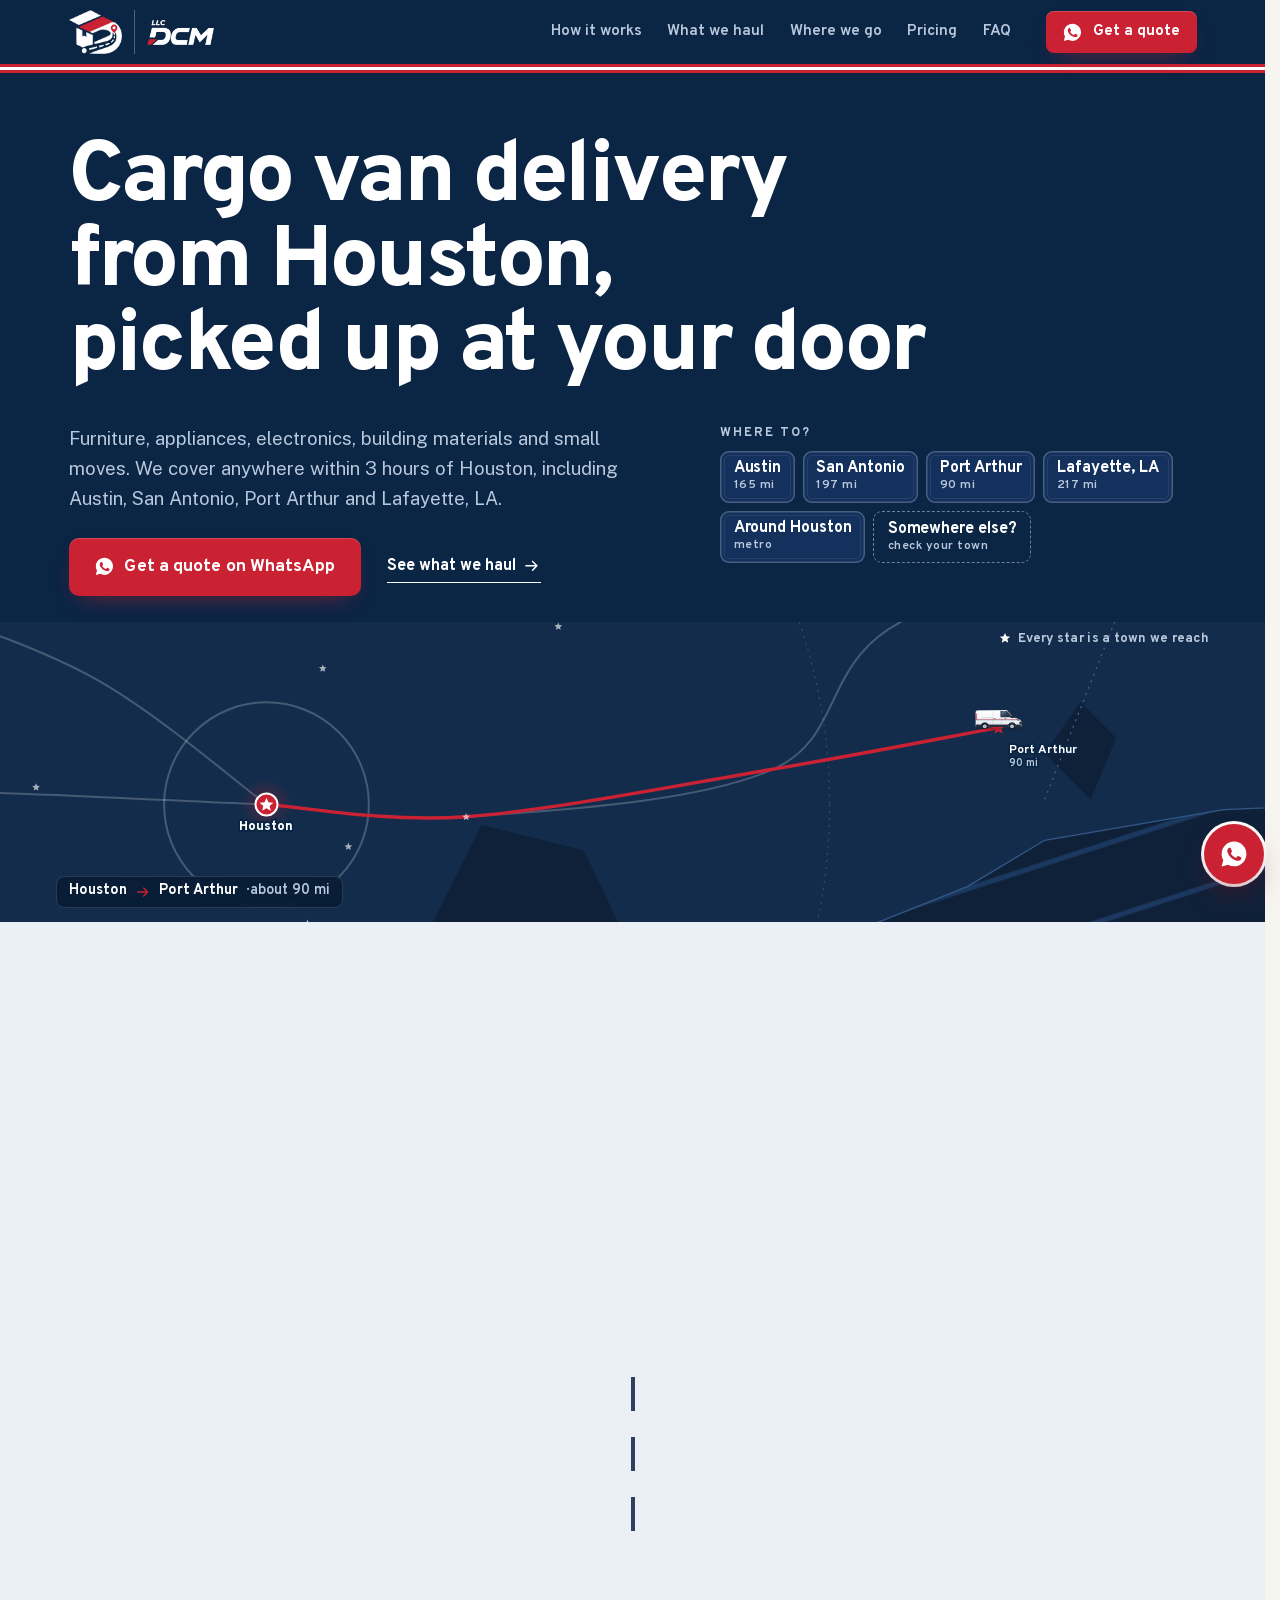
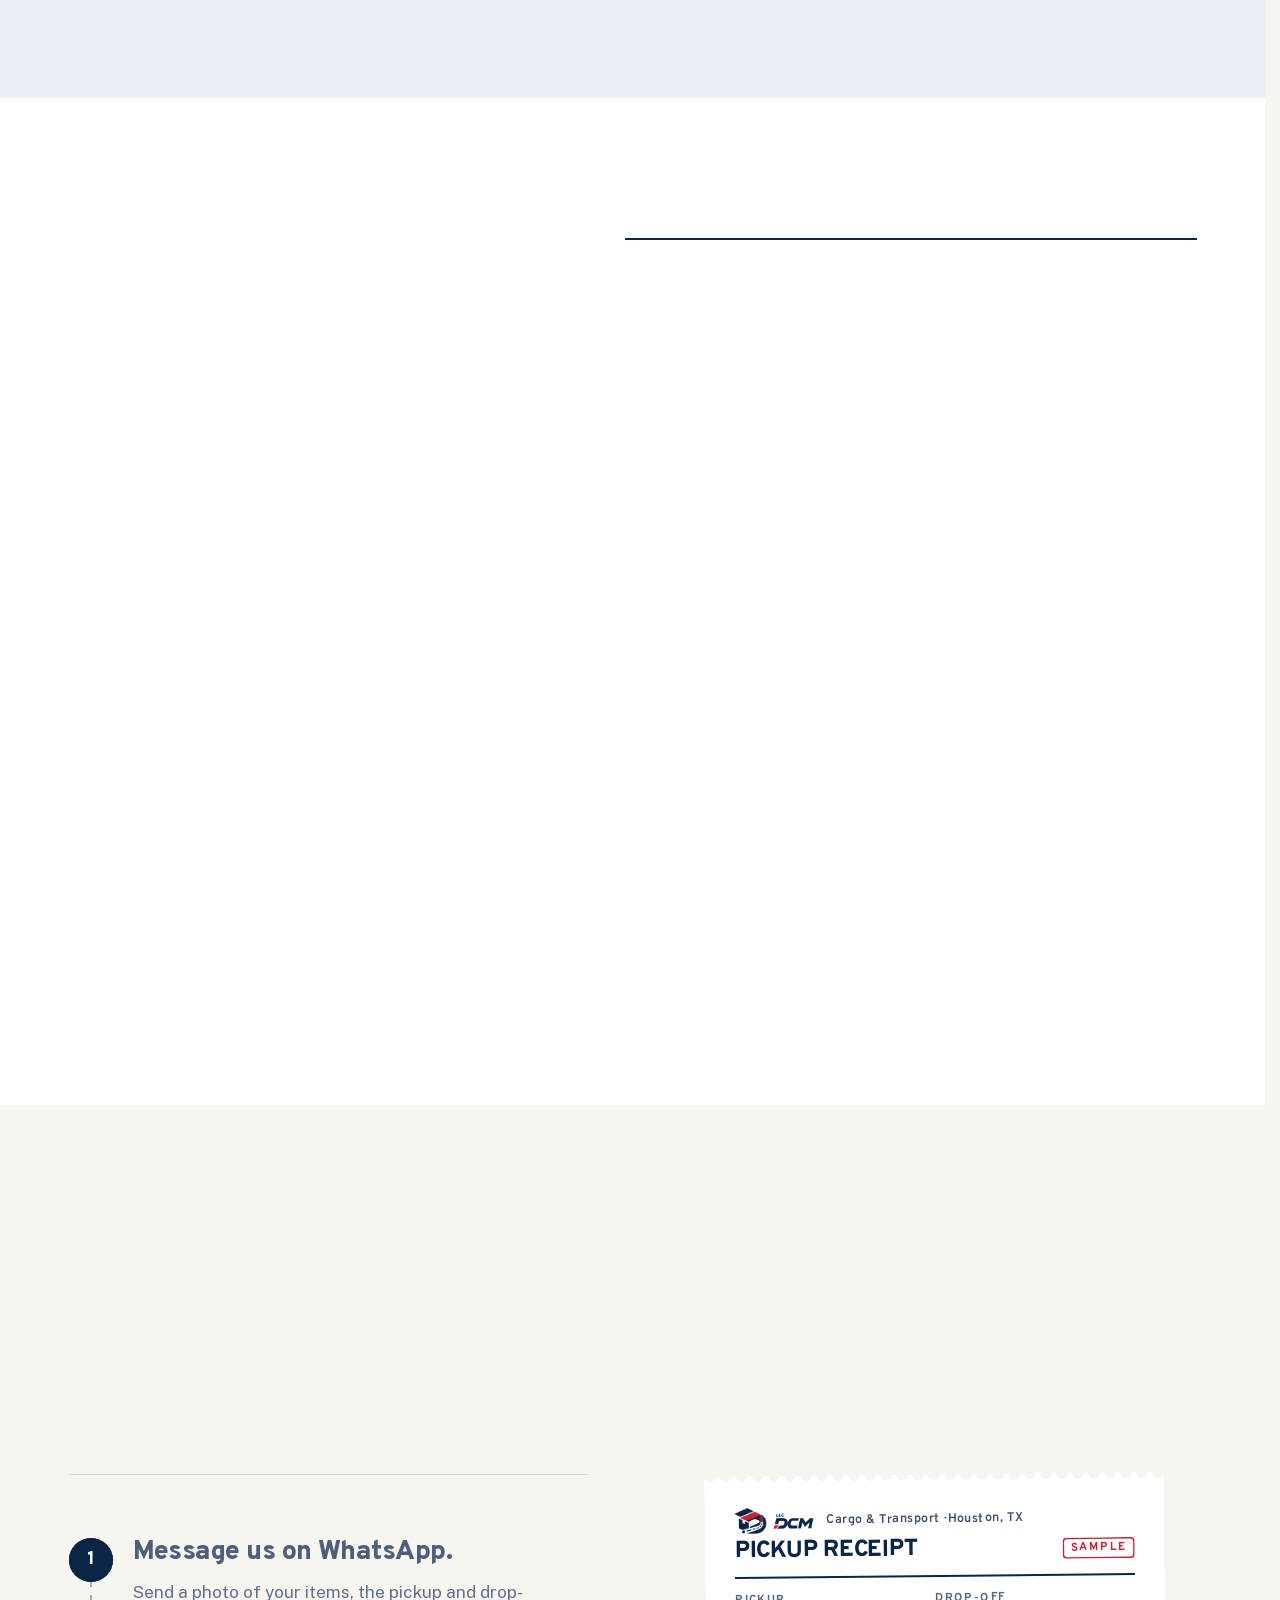
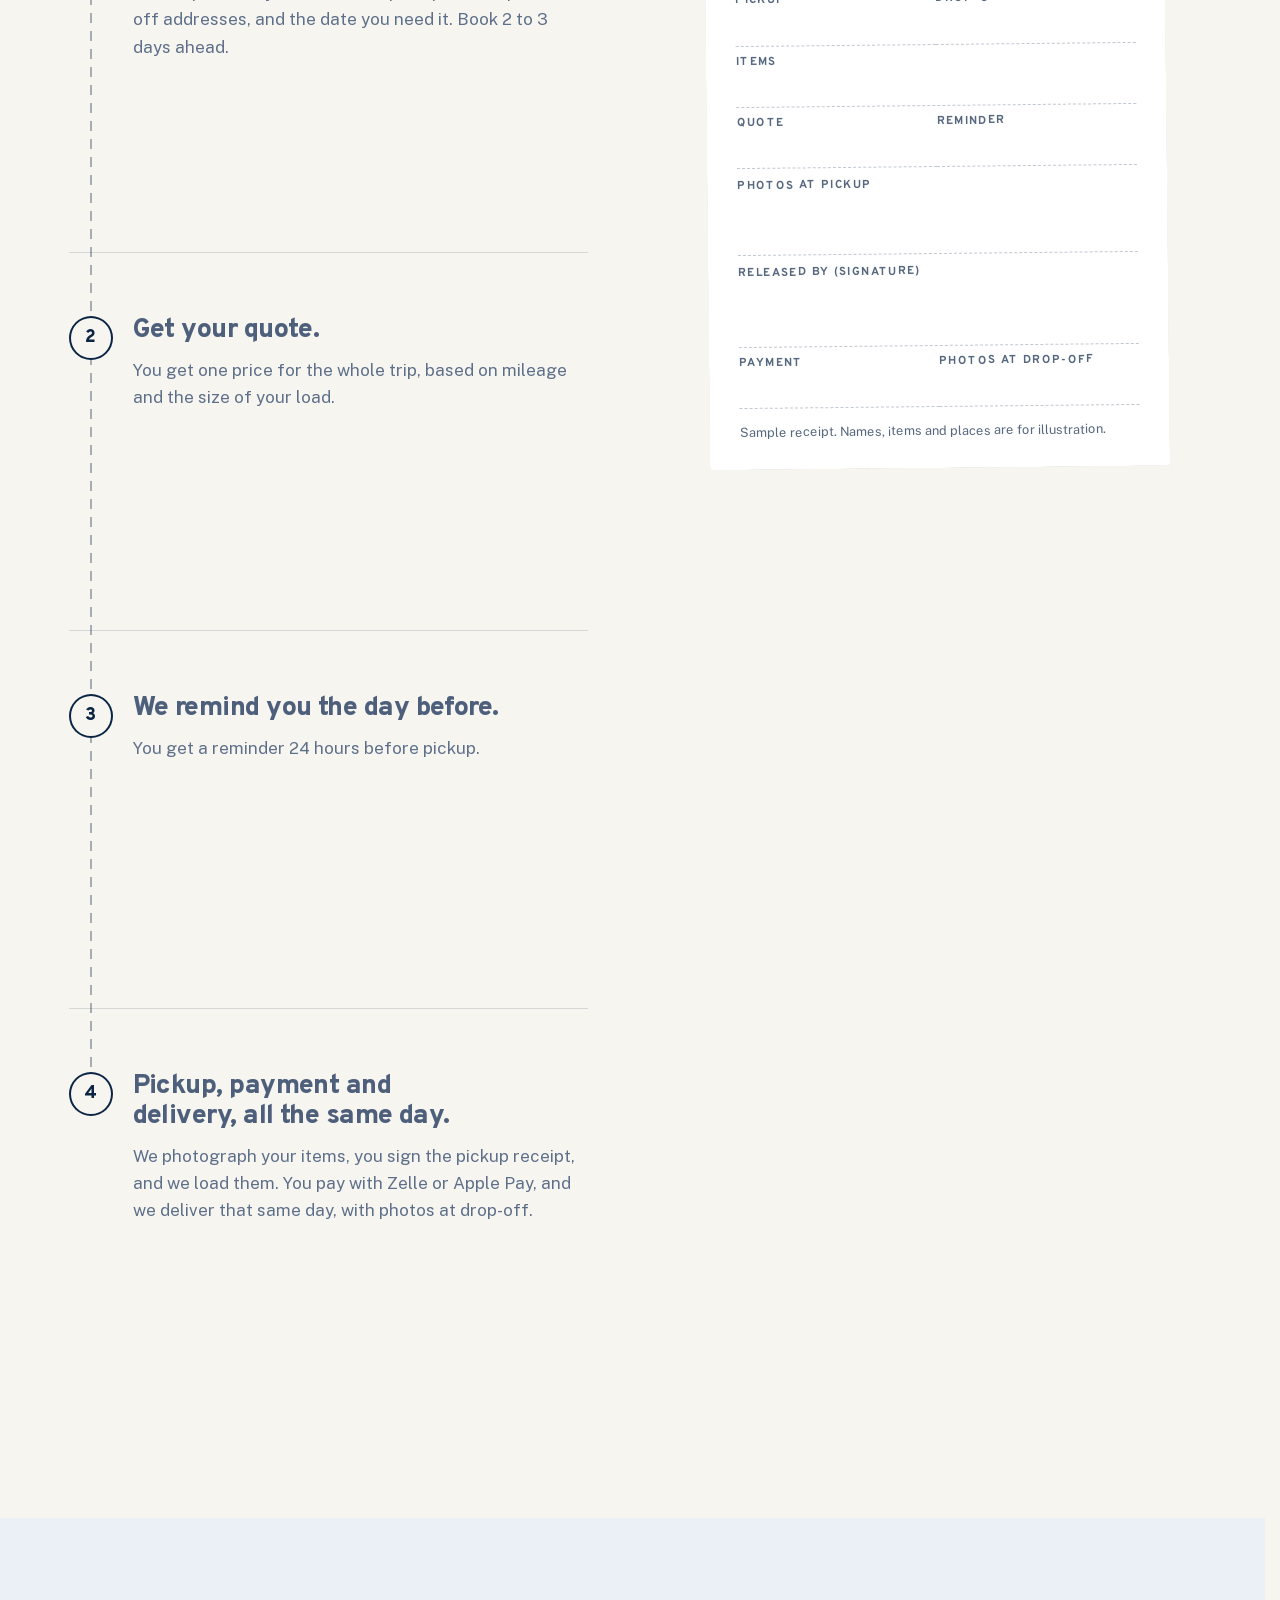
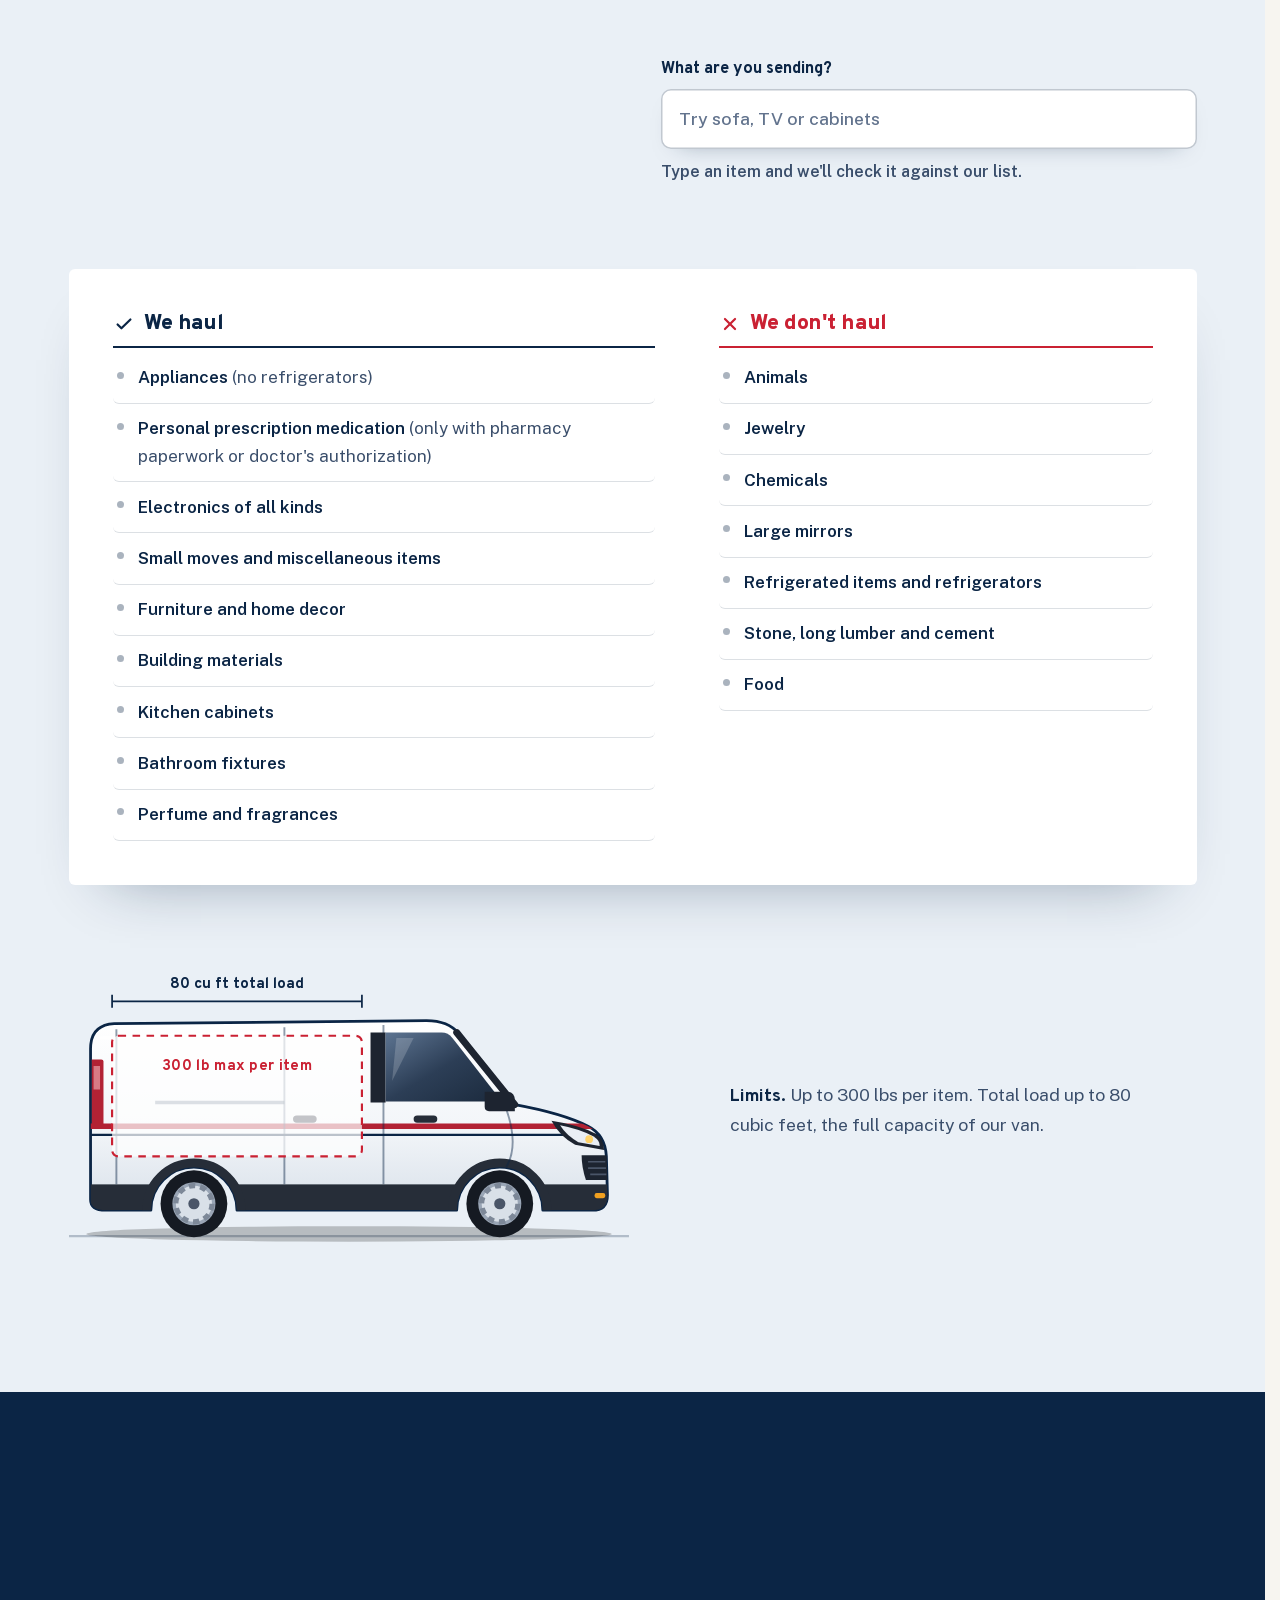
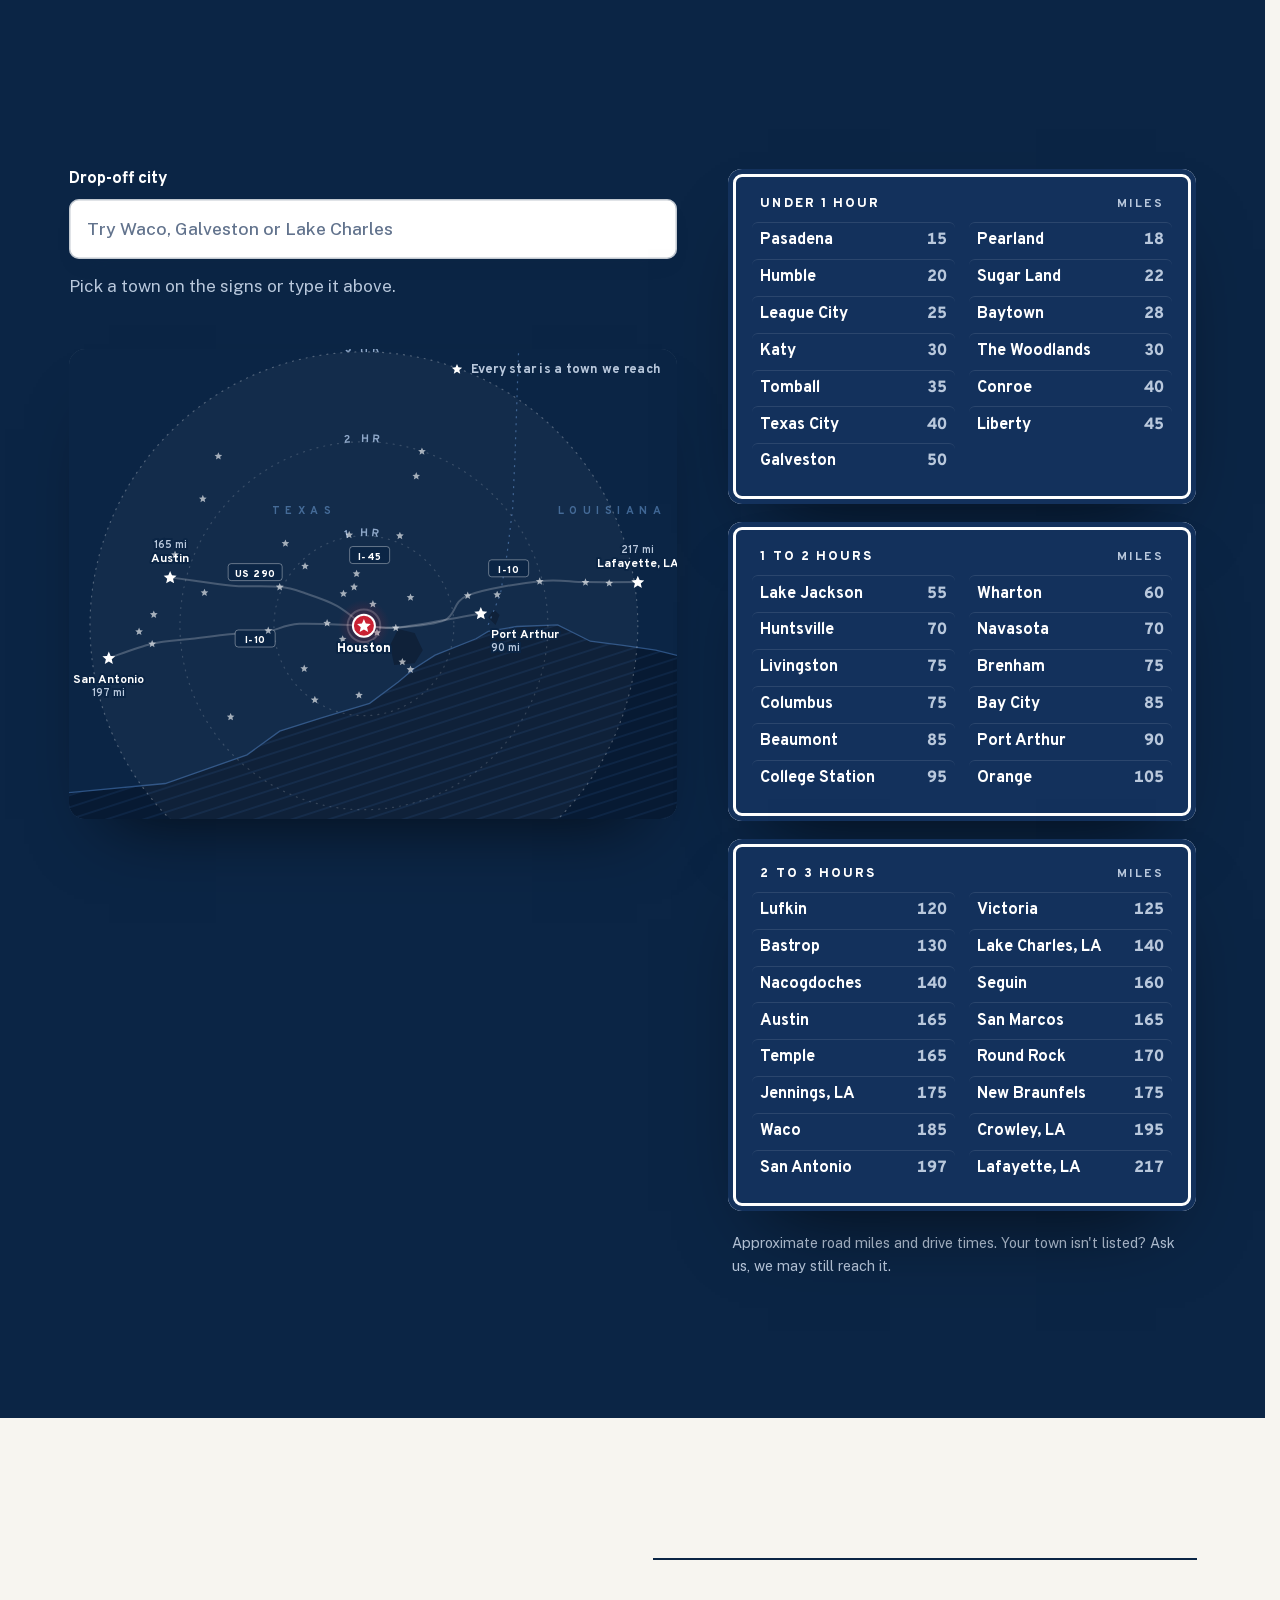
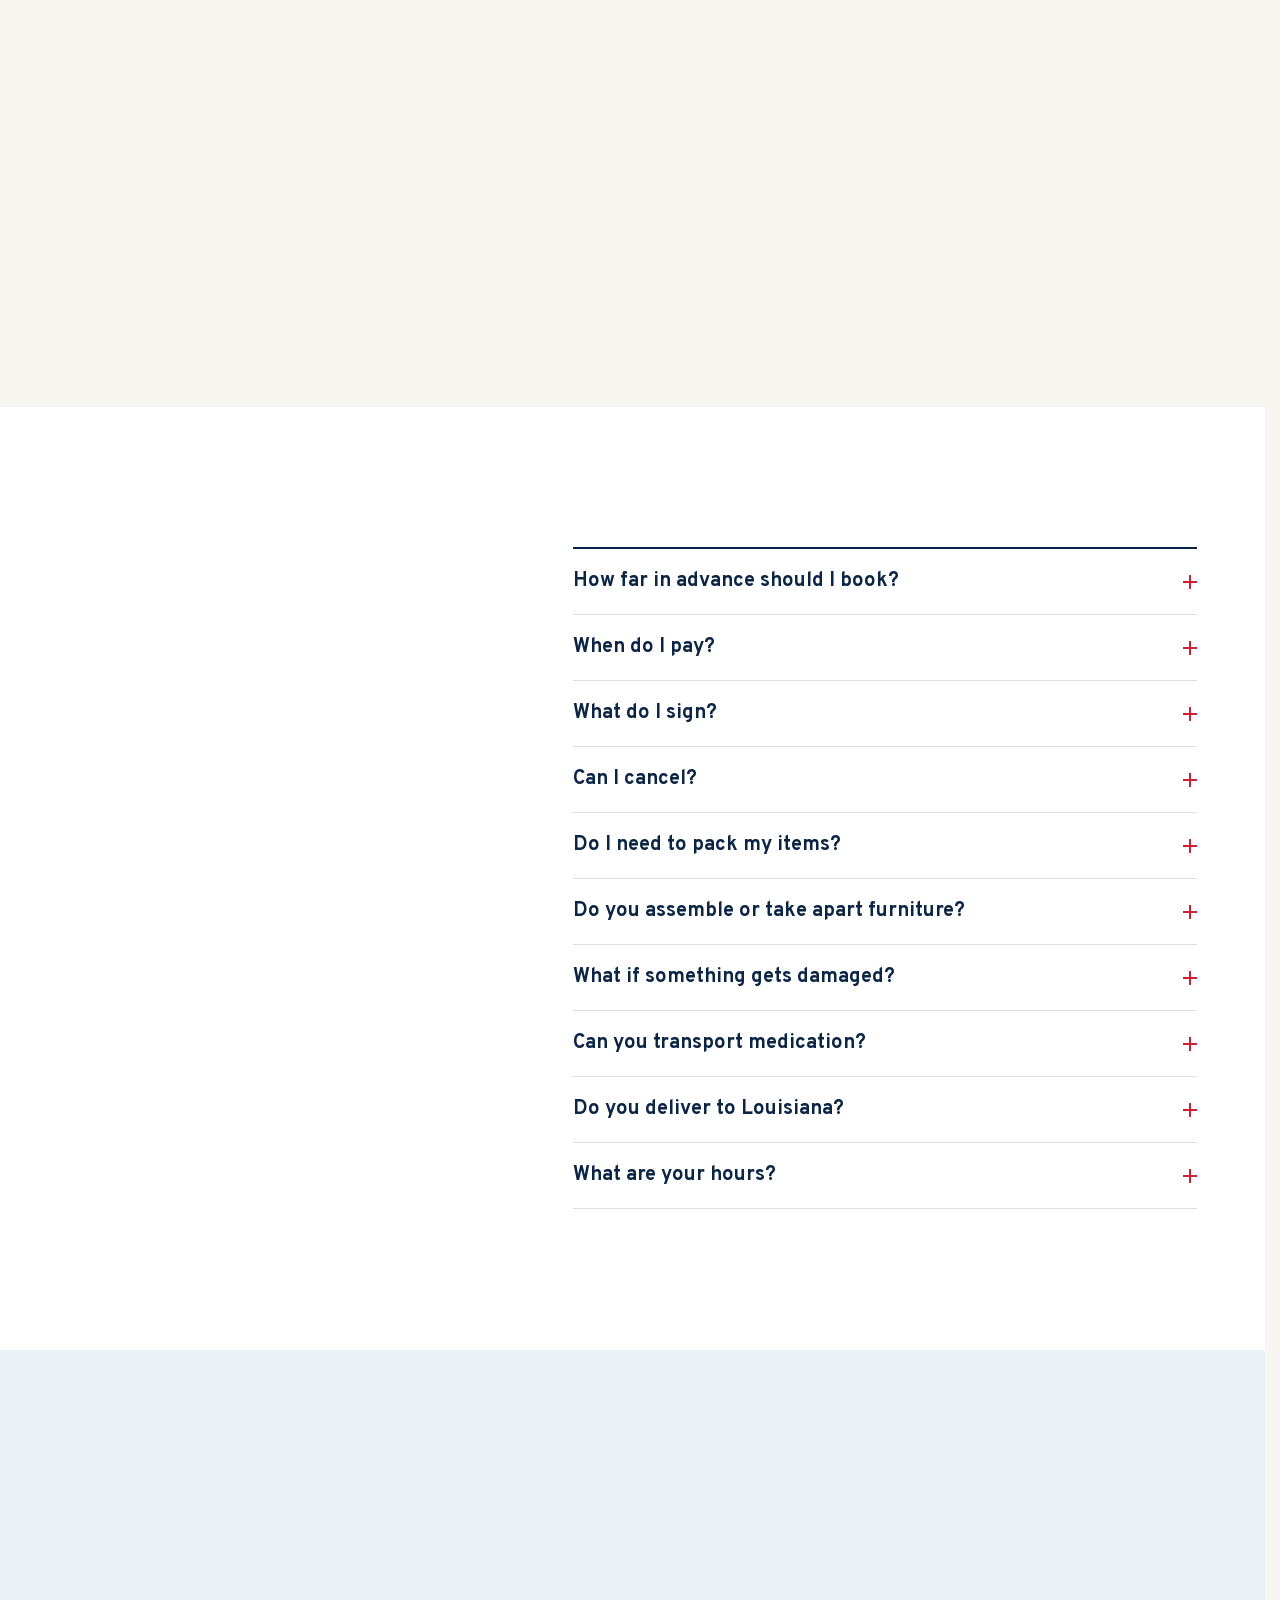
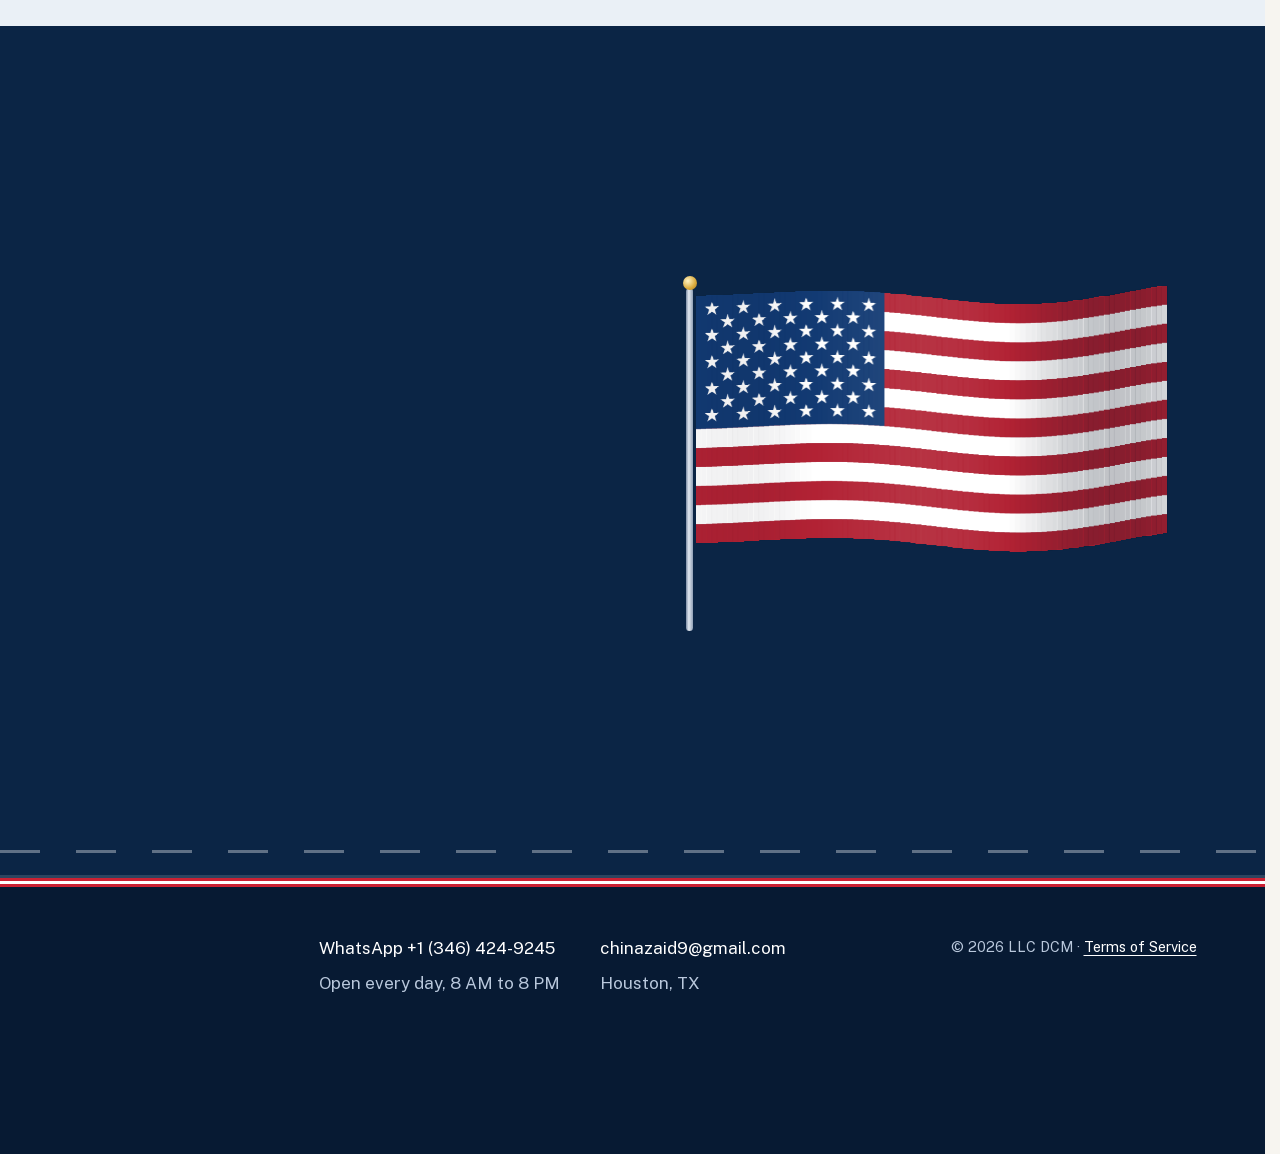
==== commit b2b42551: "vvv" ====
--- a/index.html
+++ b/index.html
@@ -9,9 +9,12 @@
 <meta property="og:title" content="LLC DCM · Houston cargo van delivery">
 <meta property="og:description" content="Picked up at your door, delivered the same day. Austin, San Antonio, Port Arthur, Lafayette and more.">
 <meta property="og:type" content="website">
-<link rel="icon" href="assets/favicon.svg" type="image/svg+xml">
+<link rel="icon" href="assets/favicon-48.png" sizes="48x48" type="image/png">
+<link rel="icon" href="assets/icon-192.png" sizes="192x192" type="image/png">
+<link rel="apple-touch-icon" href="assets/apple-touch-icon.png">
 <link rel="preload" href="assets/fonts/overpass-latin.woff2" as="font" type="font/woff2" crossorigin>
 <link rel="preload" href="assets/fonts/public-sans-latin.woff2" as="font" type="font/woff2" crossorigin>
+<link rel="preload" href="assets/brand/isotipo.png" as="image">
 <link rel="stylesheet" href="css/style.css">
 <script>document.documentElement.classList.add('js');var cap=/capture/.test(location.search);if(cap)document.documentElement.classList.add('capture');try{if(!cap&&!sessionStorage.getItem('dcm-intro')&&!matchMedia('(prefers-reduced-motion: reduce)').matches){document.documentElement.classList.add('intro')}}catch(e){}</script>
 </head>
@@ -20,7 +23,7 @@
 <div class="intro-screen" aria-hidden="true">
   <div class="intro-stage">
     <svg class="intro-road" viewBox="0 0 600 40" preserveAspectRatio="none"><path d="M0 20H600"/></svg>
-    <div class="intro-mark"><span class="wm-llc drop">LLC</span><span class="wm-dcm"><span class="drop">D</span><span class="drop">C</span><span class="drop">M</span></span><svg class="wm-star drop" viewBox="0 0 24 24"><use href="#star"/></svg></div>
+    <div class="intro-mark"><img class="im-iso" src="assets/brand/isotipo.png" alt="" width="657" height="536"><img class="drop im-llc" src="assets/brand/i-llc.png" alt="" width="210" height="81"><img class="drop im-d" src="assets/brand/i-d.png" alt="" width="353" height="253"><img class="drop im-c" src="assets/brand/i-c.png" alt="" width="285" height="251"><img class="drop im-m" src="assets/brand/i-m.png" alt="" width="381" height="251"><img class="im-tag" src="assets/brand/i-tag.png" alt="" width="1027" height="43"></div>
     <svg class="intro-van" viewBox="0 0 260 116"><use href="#van-tc"/></svg>
   </div>
 </div>
@@ -92,9 +95,7 @@
 
 <header class="site-head">
   <div class="head-row">
-    <a class="wordmark" href="#top" aria-label="LLC DCM Cargo & Transport, home">
-      <span class="wm-llc">LLC</span><span class="wm-dcm">DCM</span><svg class="wm-star" viewBox="0 0 24 24" aria-hidden="true"><use href="#star"/></svg>
-      <span class="wm-sub">Cargo &amp;<br>Transport</span>
+    <a class="wordmark" href="#top" aria-label="LLC DCM Cargo & Transport, home"><img class="wm-iso" src="assets/brand/isotipo.png" alt="" width="657" height="536"><img class="wm-word" src="assets/brand/word.png" alt="" width="984" height="367">
     </a>
     <nav class="nav" aria-label="Main">
       <a href="#how">How it works</a>
@@ -233,7 +234,7 @@
         <p class="rc-now" aria-hidden="true"><b>1/4</b><span>Message us on WhatsApp.</span></p>
         <figure class="receipt" id="receipt" data-state="0" aria-label="Sample pickup receipt showing how each load is documented">
           <div class="rc-head">
-            <div class="rc-brand"><span class="wm-llc">LLC</span><span class="wm-dcm">DCM</span><svg class="wm-star" aria-hidden="true"><use href="#star"/></svg><span>Cargo &amp; Transport · Houston, TX</span></div>
+            <div class="rc-brand"><img class="rc-iso" src="assets/brand/isotipo-ink.png" alt="" width="657" height="536"><img class="rc-word" src="assets/brand/word-ink.png" alt="LLC DCM" width="984" height="367"><span>Cargo &amp; Transport · Houston, TX</span></div>
             <div class="rc-title">Pickup receipt</div>
             <div class="rc-sample">Sample</div>
           </div>
@@ -485,9 +486,7 @@
 <footer class="foot">
   <div class="stripe" aria-hidden="true"></div>
   <div class="wrap foot-grid">
-    <a class="wordmark" href="#top" aria-label="LLC DCM, back to top">
-      <span class="wm-llc">LLC</span><span class="wm-dcm">DCM</span><svg class="wm-star" viewBox="0 0 24 24" aria-hidden="true"><use href="#star"/></svg>
-      <span class="wm-sub">Cargo &amp;<br>Transport</span>
+    <a class="wordmark" href="#top" aria-label="LLC DCM, back to top"><img class="wm-full" src="assets/brand/isologo.png" alt="" width="1027" height="881" loading="lazy">
     </a>
     <ul class="foot-list">
       <li><a data-wa="general" href="https://wa.me/13464249245">WhatsApp +1 (346) 424-9245</a></li>
--- a/css/style.css
+++ b/css/style.css
@@ -12,8 +12,8 @@
   --navy-2:#13315C;
   --navy-3:#1c4170;
   --navy-deep:#071a33;
-  --red:#B22234;
-  --red-hi:#9c1b2c;
+  --red:#CA2133;
+  --red-hi:#A81A2B;
   --white:#fff;
   --paper:#F7F5F0;
   --mist:#EAF0F6;
@@ -70,17 +70,17 @@
   box-shadow:0 1px 0 rgba(255,255,255,.18) inset,0 10px 24px -12px rgba(178,34,52,.7);
   transition:background-color .35s var(--ease-out),transform .35s var(--ease-out),box-shadow .35s var(--ease-out)}
 .btn svg{width:1.3rem;height:1.3rem;flex:none}
-.btn:hover{--bg:var(--red-hi);transform:translateY(-2px);box-shadow:0 1px 0 rgba(255,255,255,.18) inset,0 16px 30px -14px rgba(178,34,52,.85)}
+@media (hover:hover){.btn:hover{--bg:var(--red-hi);transform:translateY(-2px);box-shadow:0 1px 0 rgba(255,255,255,.18) inset,0 16px 30px -14px rgba(178,34,52,.85)}}
 .btn:active{transform:translateY(0);transition-duration:.1s}
 .btn-lg{min-height:58px;padding:1rem 1.6rem;font-size:1.1rem}
 .btn-sm{min-height:42px;padding:.55rem 1rem;font-size:.95rem;border-radius:8px}
 .btn-outline{background:transparent;color:var(--navy);box-shadow:inset 0 0 0 2px var(--navy)}
-.btn-outline:hover{--bg:var(--navy);background:var(--navy);color:#fff;box-shadow:inset 0 0 0 2px var(--navy),0 14px 26px -16px rgba(11,37,69,.6)}
+@media (hover:hover){.btn-outline:hover{--bg:var(--navy);background:var(--navy);color:#fff;box-shadow:inset 0 0 0 2px var(--navy),0 14px 26px -16px rgba(11,37,69,.6)}}
 .link-line{display:inline-flex;align-items:center;gap:.45rem;font:700 1rem/1.2 var(--display);text-decoration:none;padding:.4rem 0;border-bottom:1.5px solid currentColor;transition:gap .4s var(--ease-out),color .3s}
 .link-line svg{width:1.1rem;height:1.1rem;transition:transform .4s var(--ease-out)}
-.link-line:hover{gap:.7rem}
+@media (hover:hover){.link-line:hover{gap:.7rem}}
 .link-red{color:var(--red)}
-.link-red:hover{color:var(--red-hi)}
+@media (hover:hover){.link-red:hover{color:var(--red-hi)}}
 
 /* ---------- header ---------- */
 .site-head{position:sticky;top:0;z-index:50;background:var(--navy);color:#fff;transition:box-shadow .5s var(--ease-out)}
@@ -103,7 +103,7 @@
 .menu nav a{font:800 clamp(2rem,9vw,2.6rem)/1 var(--display);letter-spacing:-.02em;text-decoration:none;padding:.42em 0;border-bottom:1px solid rgba(255,255,255,.1);opacity:0;transform:translateY(14px);transition:opacity .5s var(--ease-out),transform .6s var(--ease-out),color .3s}
 .menu.open nav a{opacity:1;transform:none}
 .menu.open nav a:nth-child(2){transition-delay:.05s}.menu.open nav a:nth-child(3){transition-delay:.1s}.menu.open nav a:nth-child(4){transition-delay:.15s}.menu.open nav a:nth-child(5){transition-delay:.2s}
-.menu nav a:hover{color:var(--on-navy-2)}
+@media (hover:hover){.menu nav a:hover{color:var(--on-navy-2)}}
 .menu-foot{display:grid;gap:12px}
 .menu-foot p{color:var(--on-navy-2);font-size:.95rem;margin:0}
 body.menu-open{overflow:hidden}
@@ -130,7 +130,7 @@
   transition:background-color .45s var(--ease-out),color .45s var(--ease-out),box-shadow .45s var(--ease-out),transform .35s var(--ease-out)}
 .plate b{font:700 1rem/1 var(--display);letter-spacing:-.005em}
 .plate small{font:600 .76rem/1 var(--display);color:var(--on-navy-2);letter-spacing:.04em;transition:color .45s}
-.plate:hover{transform:translateY(-2px);box-shadow:inset 0 0 0 1.5px rgba(255,255,255,.55),inset 0 0 0 4px var(--navy-2),inset 0 0 0 5px rgba(255,255,255,.12)}
+@media (hover:hover){.plate:hover{transform:translateY(-2px);box-shadow:inset 0 0 0 1.5px rgba(255,255,255,.55),inset 0 0 0 4px var(--navy-2),inset 0 0 0 5px rgba(255,255,255,.12)}}
 .plate[aria-pressed="true"]{background:#fff;color:var(--navy);box-shadow:inset 0 0 0 1.5px #fff,inset 0 0 0 4px #fff,inset 0 0 0 5px var(--navy),0 10px 26px -14px rgba(0,0,0,.6)}
 .plate[aria-pressed="true"] small{color:var(--red)}
 .hero-actions{display:flex;flex-wrap:wrap;align-items:center;gap:14px 26px}
@@ -284,7 +284,7 @@
   .step:not(.on) h3{color:#4d5f7a}
   .step:not(.on) p{color:#5d6f89}
   .step h3,.step p{transition:color .6s var(--ease-out)}
-  .receipt-slot{position:sticky;top:calc(var(--head-h) + 24px)}
+  .receipt-slot{position:sticky;top:var(--rc-top,calc(var(--head-h) + 24px))}
   /* equal spacing between the 4 circles; step 4 height is set in main.js so the receipt stops right as it is stamped */
   .step{min-height:42vh}
   .receipt{padding:32px 30px 26px}
@@ -293,10 +293,17 @@
 .rc-now{display:none}
 @media (max-width:959.98px){
   /* phone: the receipt fills in on its own, in a loop (main.js), while it is on screen — scrolling is never held */
-  .pinned .rc-now{display:flex;align-items:baseline;gap:.6rem;max-width:460px;margin:0 auto 10px;font:700 1rem/1.2 var(--display);color:var(--navy)}
+  .pinned .rc-now{display:flex;align-items:baseline;gap:.6rem;max-width:460px;min-height:2.4em;margin:0 auto 10px;font:700 1rem/1.2 var(--display);color:var(--navy)}
   .rc-now b{flex:none;color:#fff;background:var(--red);border-radius:999px;padding:.28rem .55rem .24rem;font-size:.8rem;letter-spacing:.06em}
-  .rc-now span{transition:opacity .4s var(--ease-out)}
+  .rc-now span{transition:opacity .2s var(--ease-out)}
   .rc-now.swap span{opacity:0}
+  /* phone loop is fast: shorter, still eased transitions so nothing snaps */
+  .pinned .ink{transition-duration:.5s}
+  .pinned .tick{transition:opacity .25s .35s,transform .3s .35s var(--ease-out)}
+  .pinned .thumb{transition-duration:.35s,.4s}
+  .pinned .thumb:nth-child(2){transition-delay:.06s}.pinned .thumb:nth-child(3){transition-delay:.12s}
+  .pinned .sig path{transition:stroke-dashoffset .7s .05s var(--ease-io)}
+  .pinned .receipt:not(.stamped) .stamp{transition-duration:.25s,.3s}
 }
 
 /* ---------- haul ---------- */
@@ -391,7 +398,7 @@
 .acc summary::-webkit-details-marker{display:none}
 .acc summary::after{content:"";flex:none;width:14px;height:14px;background:linear-gradient(currentColor,currentColor) center/14px 2px no-repeat,linear-gradient(currentColor,currentColor) center/2px 14px no-repeat;transition:transform .5s var(--ease-out);color:var(--red)}
 .acc details[open] summary::after{transform:rotate(135deg)}
-.acc summary:hover{color:var(--red)}
+@media (hover:hover){.acc summary:hover{color:var(--red)}}
 .acc-body{overflow:hidden}
 .acc-body p{padding:0 0 22px;color:var(--ink-2);max-width:62ch;margin:0}
 @media (min-width:960px){.faq-grid{grid-template-columns:.8fr 1.2fr;gap:clamp(48px,7vw,110px);align-items:start}.faq .h2{position:sticky;top:calc(var(--head-h) + 48px)}}
@@ -419,7 +426,7 @@
 .foot-grid{display:grid;gap:26px;padding-top:48px}
 .foot-list{display:grid;gap:8px}
 .foot-list a{text-decoration:none;color:#fff;transition:color .3s}
-.foot-list a:hover{color:#ffb3bd}
+@media (hover:hover){.foot-list a:hover{color:#ffb3bd}}
 .foot-legal{font-size:.9rem;margin:0}
 .foot-legal a{color:#fff}
 @media (min-width:900px){.foot-grid{grid-template-columns:auto 1fr auto;align-items:start;gap:60px}.foot-list{grid-template-columns:repeat(2,auto);column-gap:40px;justify-content:start}.foot{padding-bottom:56px}}
@@ -428,14 +435,14 @@
 .wa-float{position:fixed;right:max(16px,env(safe-area-inset-right));bottom:max(16px,env(safe-area-inset-bottom));z-index:60;width:60px;height:60px;border-radius:50%;display:grid;place-items:center;background:var(--red);color:#fff;
   box-shadow:0 14px 30px -10px rgba(120,15,30,.6),0 0 0 3px #fff;transition:transform .45s var(--ease-out),background-color .3s,opacity .5s;transform:scale(0);opacity:0}
 .wa-float.show{transform:scale(1);opacity:1}
-.wa-float:hover{background:var(--red-hi);transform:scale(1.07)}
+@media (hover:hover){.wa-float:hover{background:var(--red-hi);transform:scale(1.07)}}
 .wa-float svg{width:30px;height:30px}
 
 /* ---------- intro (home, first visit only) ---------- */
 .intro-screen{display:none}
 html{scrollbar-gutter:stable}
 /* fallback: if JS never runs, the screen still leaves on its own */
-.intro .intro-screen{display:grid;place-items:center;position:fixed;inset:0;z-index:300;background:var(--navy);animation:intro-out .8s var(--ease-io) 3.4s forwards;transition:opacity .9s var(--ease-io)}
+.intro .intro-screen{display:grid;place-items:center;position:fixed;inset:0;z-index:300;background:var(--navy);animation:intro-out .8s var(--ease-io) 4.4s forwards;transition:opacity .9s var(--ease-io)}
 .intro,.intro body{overflow:hidden;overscroll-behavior:none;touch-action:none}
 .intro-stage{position:relative;width:min(1000px,96vw);height:clamp(260px,58vw,390px);transition:transform 1s var(--ease-io),opacity .8s var(--ease-io)}
 .intro-road{position:absolute;left:0;right:0;bottom:8px;width:100%;height:8px}
@@ -471,7 +478,7 @@
 .intro-leave .intro-screen{opacity:0;animation:none}
 .intro-leave .intro-stage{transform:translateY(-18px) scale(.97);opacity:0}
 /* hero settles in softly right after the intro */
-.intro .hero-copy>*{animation:hero-in 1.1s var(--ease-out) 3.6s both}
+.intro .hero-copy>*{animation:hero-in 1.1s var(--ease-out) 4.4s both}
 .hero-in .hero-copy>*{animation:hero-in 1.1s var(--ease-out) both}
 .hero-in .hero-copy>:nth-child(2){animation-delay:.12s}
 .hero-in .hero-copy>:nth-child(3){animation-delay:.22s}
@@ -520,12 +527,13 @@
 .town-hit{fill:transparent}
 .town-star{color:#fff;opacity:.62;transition:opacity .4s,color .4s}
 .town.main .town-star{opacity:1}
-.town:hover .town-star{opacity:1}
+@media (hover:hover){.town:hover .town-star{opacity:1}}
 .town.on .town-star{color:var(--red);opacity:1}
 .town-label{font:700 12px var(--display);fill:#fff;paint-order:stroke;stroke:var(--navy);stroke-width:4px;stroke-linejoin:round}
 .town-mi{font:600 11px var(--display);fill:var(--on-navy-2);paint-order:stroke;stroke:var(--navy);stroke-width:4px}
 .town:not(.main) .town-label,.town:not(.main) .town-mi{opacity:0;transition:opacity .35s var(--ease-out)}
-.town:not(.main):hover .town-label,.town:not(.main):hover .town-mi,.town.on .town-label,.town.on .town-mi{opacity:1}
+.town.on .town-label,.town.on .town-mi{opacity:1}
+@media (hover:hover){.town:not(.main):hover .town-label,.town:not(.main):hover .town-mi{opacity:1}}
 .hub-pulse{transform-box:fill-box;transform-origin:center;animation:pulse 2.8s var(--ease-out) infinite}
 .hub-disc{fill:var(--red);stroke:#fff;stroke-width:2;vector-effect:non-scaling-stroke}
 .hub-star{color:#fff}
@@ -537,7 +545,7 @@
 @media (max-width:699px){.hero .map-note{display:none}}
 
 .plate-else{background:transparent;text-decoration:none;box-shadow:none;border:1.5px dashed rgba(255,255,255,.42)}
-.plate-else:hover{border-color:#fff;box-shadow:none}
+@media (hover:hover){.plate-else:hover{border-color:#fff;box-shadow:none}}
 
 /* area */
 .area-head{max-width:760px;margin-bottom:clamp(36px,5vw,60px)}
@@ -555,7 +563,7 @@
 .city-verdict .btn{animation:rise .5s var(--ease-out)}
 @keyframes rise{from{opacity:0;transform:translateY(8px)}}
 .btn-outline-light{background:transparent;box-shadow:inset 0 0 0 2px rgba(255,255,255,.7)}
-.btn-outline-light:hover{background:#fff;color:var(--navy);box-shadow:inset 0 0 0 2px #fff}
+@media (hover:hover){.btn-outline-light:hover{background:#fff;color:var(--navy);box-shadow:inset 0 0 0 2px #fff}}
 .reach-stage{position:relative;height:clamp(300px,56vw,470px);border-radius:16px;overflow:hidden;box-shadow:inset 0 0 0 1px rgba(255,255,255,.12),0 40px 70px -40px rgba(0,0,0,.7)}
 .reach-stage .map{border-radius:16px}
 .reach-stage .map-note{top:14px;right:16px}
@@ -567,7 +575,7 @@
 .band ul{display:grid;grid-template-columns:1fr 1fr;column-gap:14px}
 .band li{display:flex;justify-content:space-between;align-items:baseline;gap:10px;padding:.5em 8px;border-top:1px solid rgba(255,255,255,.1);font:700 1.02rem/1.2 var(--display);cursor:pointer;border-radius:6px;transition:background-color .35s var(--ease-out),color .35s}
 .band li::after{content:attr(data-miles);font-weight:800;font-variant-numeric:tabular-nums;color:var(--on-navy-2);transition:color .35s}
-.band li:hover{background:rgba(255,255,255,.08)}
+@media (hover:hover){.band li:hover{background:rgba(255,255,255,.08)}}
 .band li.on{background:#fff;color:var(--navy)}
 .band li.on::after{color:var(--red)}
 .bands-foot{margin:2px 4px 0;font-size:.9rem;color:var(--on-navy-2)}
@@ -594,4 +602,39 @@
 .flag{display:block;width:100%;aspect-ratio:1.75}
 .flag-pole{position:absolute;left:0;top:4%;bottom:-24%;width:7px;border-radius:4px;background:linear-gradient(90deg,#7d8ea6,#e3e9f1 40%,#8f9fb5)}
 .flag-pole::before{content:"";position:absolute;left:50%;top:-12px;width:14px;height:14px;border-radius:50%;transform:translateX(-50%);background:radial-gradient(circle at 35% 35%,#fff3c4,#d9a93a 60%,#9c7420)}
-@media (min-width:900px){.close-grid{grid-template-columns:1.1fr 1fr;gap:56px}}+@media (min-width:900px){.close-grid{grid-template-columns:1.1fr 1fr;gap:56px}}
+/* ===== brand logo (assets/brand, cut from the client's logo files) ===== */
+/* header: imagotipo, symbol | name, like the brand sheet */
+.wordmark{gap:.75rem}
+.wm-iso{height:40px;width:auto;display:block}
+.wm-word{height:22px;width:auto;display:block;box-sizing:content-box;padding:9px 0 9px .75rem;border-left:1px solid rgba(255,255,255,.28)}
+@media (min-width:900px){.wm-iso{height:44px}.wm-word{height:25px;padding-block:9.5px}}
+/* footer: full isologo */
+.wm-full{width:clamp(150px,40vw,190px);height:auto;display:block}
+/* receipt letterhead, navy ink on paper */
+.rc-brand{gap:.45rem}
+.rc-iso{height:26px;width:auto}
+.rc-word{height:15px;width:auto;margin-right:.35rem}
+
+/* intro: the pieces of the real logo. LLC, D, C, M each ride out in a box (main.js);
+   then the symbol rises out of the name and CARGO & TRANSPORT opens under it */
+.intro-stage{--lw:clamp(260px,70vw,470px);height:calc(var(--lw) * .858 + 46px)}
+.intro-mark{display:block;bottom:30px;width:var(--lw);aspect-ratio:1027/881;gap:0}
+.intro-mark img{position:absolute;height:auto;display:block}
+.im-iso{left:22.88%;top:0;width:63.97%}
+.im-llc{left:7.69%;top:50.17%;width:20.45%}
+.im-d{left:1.56%;top:63%;width:34.37%}
+.im-c{left:35.44%;top:63.22%;width:27.75%}
+.im-m{left:60.27%;top:63.34%;width:37.1%}
+.im-tag{left:0;top:95.12%;width:100%}
+.im-iso,.im-tag{opacity:0}
+.intro-mark.done .im-iso{animation:iso-rise 1s cubic-bezier(.2,.9,.25,1) both}
+.intro-mark.done .im-tag{animation:tag-open .8s var(--ease-out) .3s both}
+.intro-road{transition:opacity .6s var(--ease-io)}
+.intro-stage.done .intro-road{opacity:0}
+@keyframes iso-rise{
+  0%{opacity:0;transform:translateY(34%) scale(.86);clip-path:inset(100% 0 0 0)}
+  35%{opacity:1}
+  70%{transform:translateY(-3%) scale(1.02)}
+  100%{opacity:1;transform:none;clip-path:inset(-10% 0 0 0)}}
+@keyframes tag-open{from{opacity:0;clip-path:inset(0 50% 0 50%)}to{opacity:1;clip-path:inset(0 0 0 0)}}
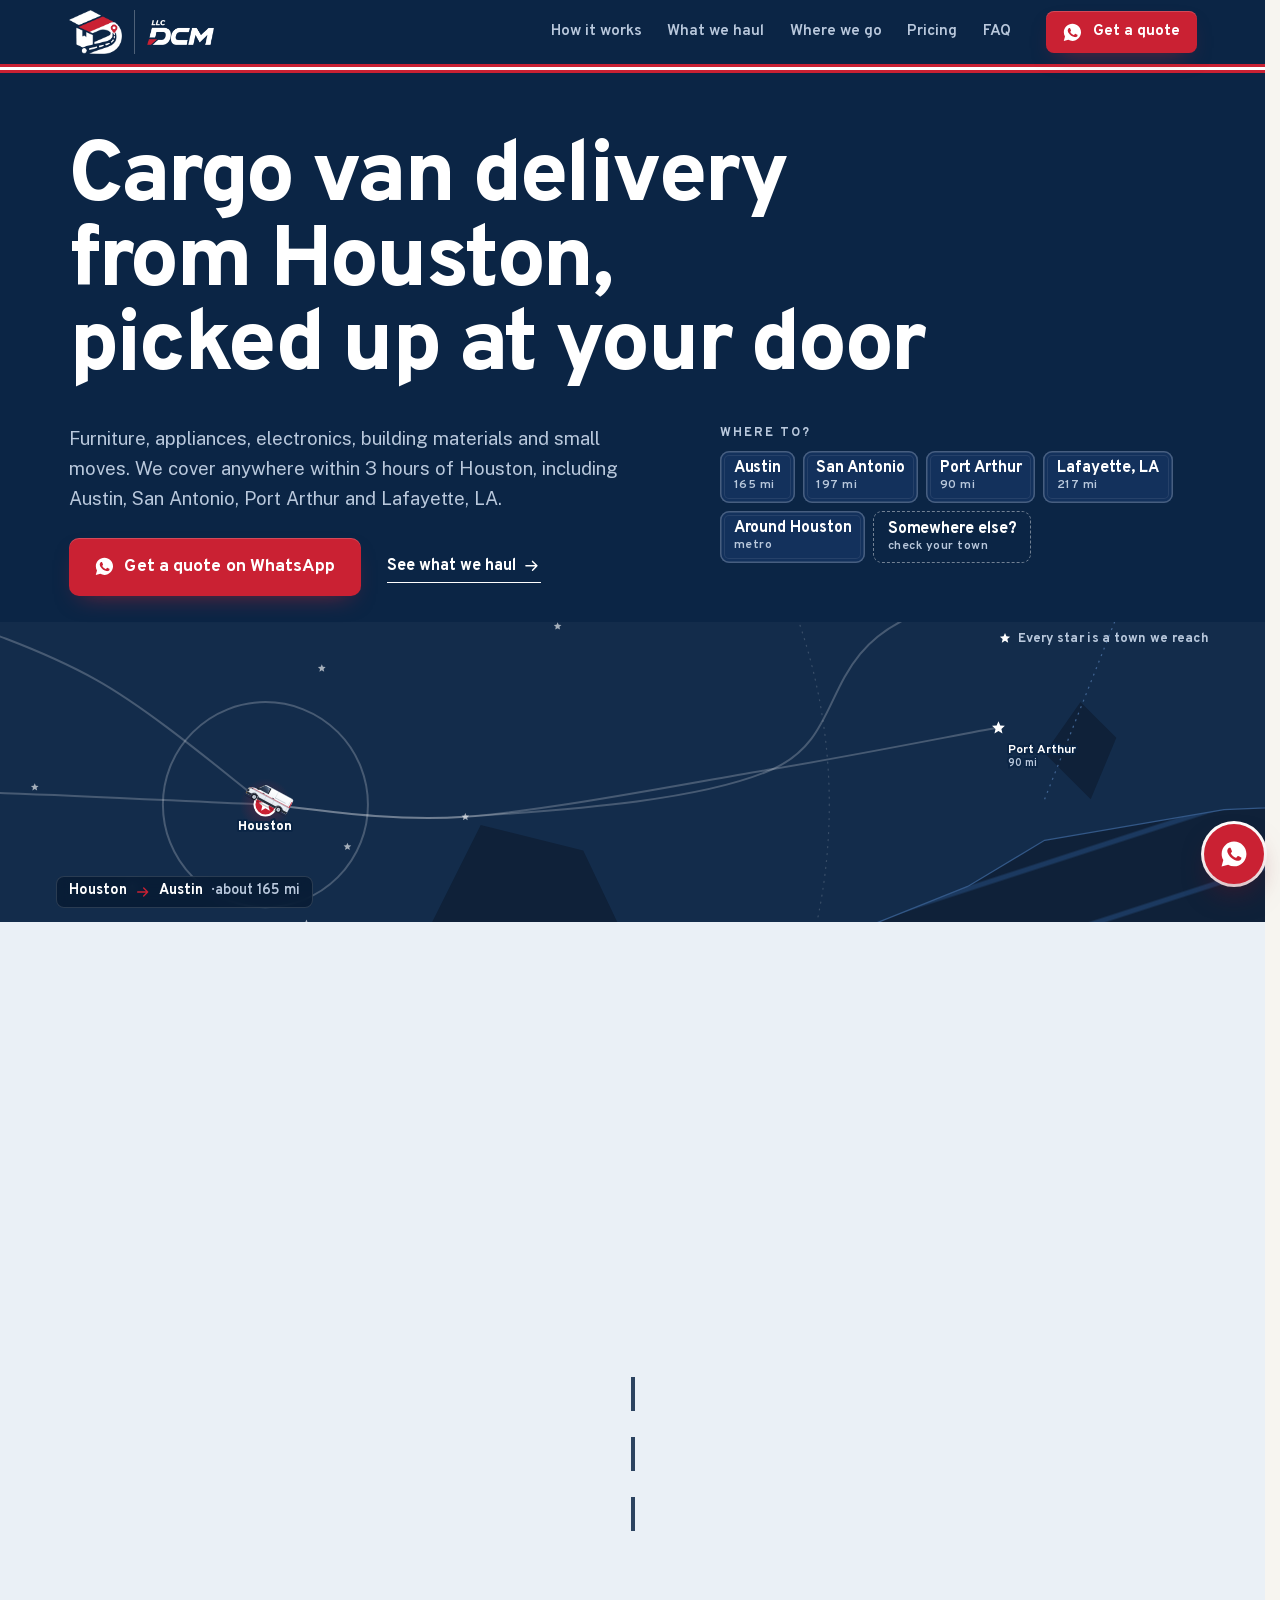
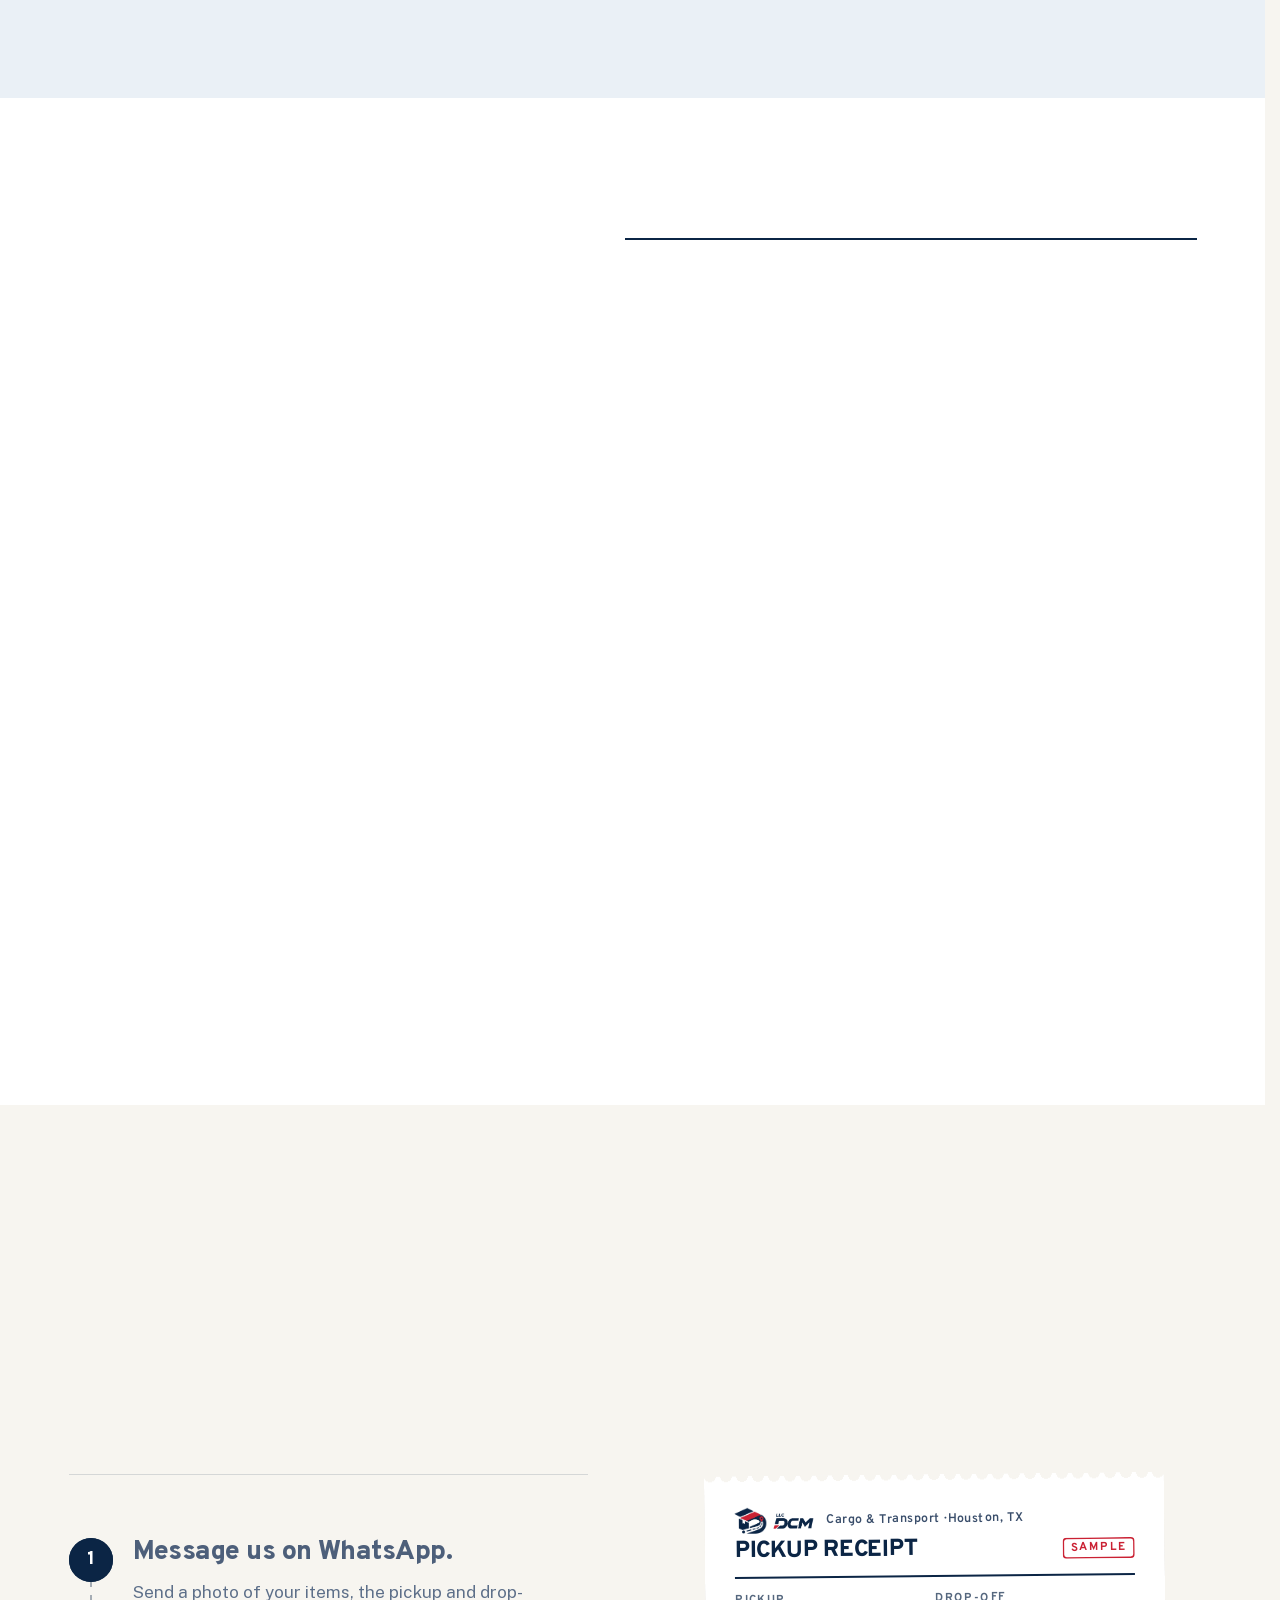
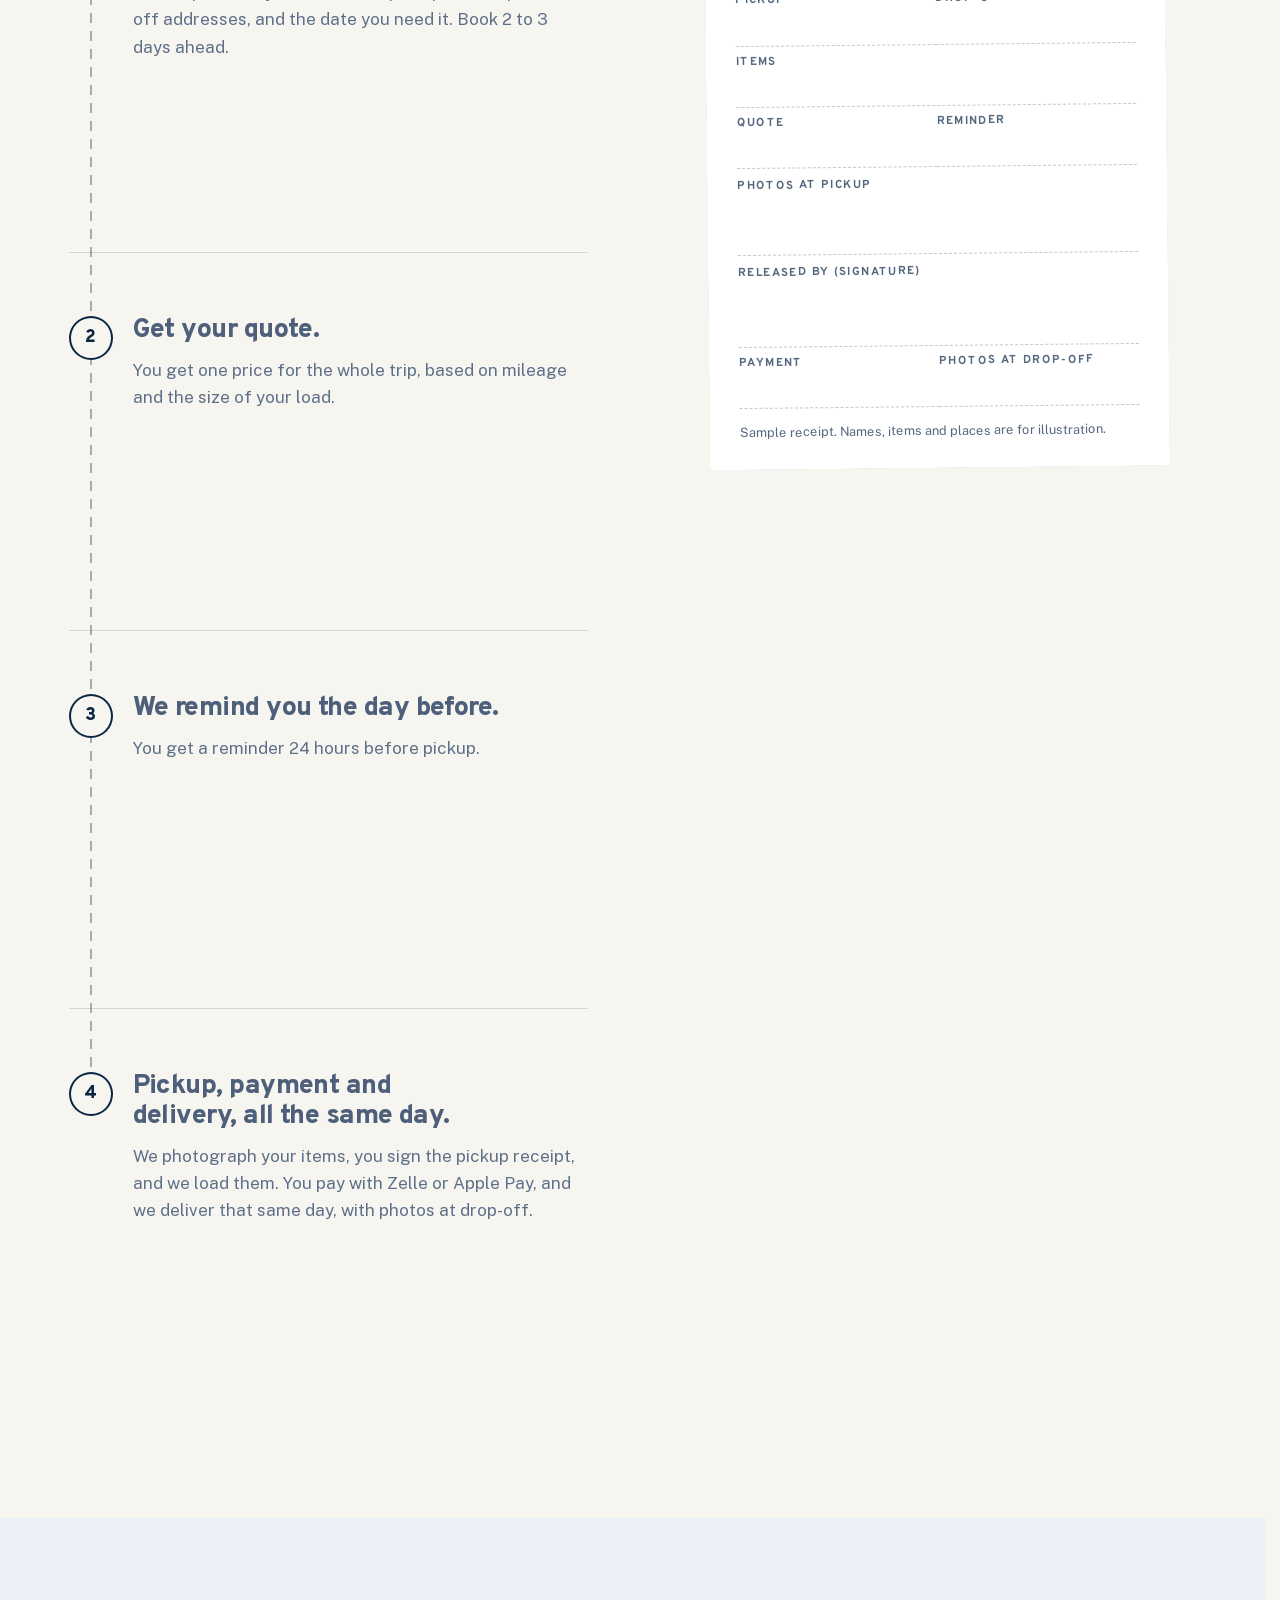
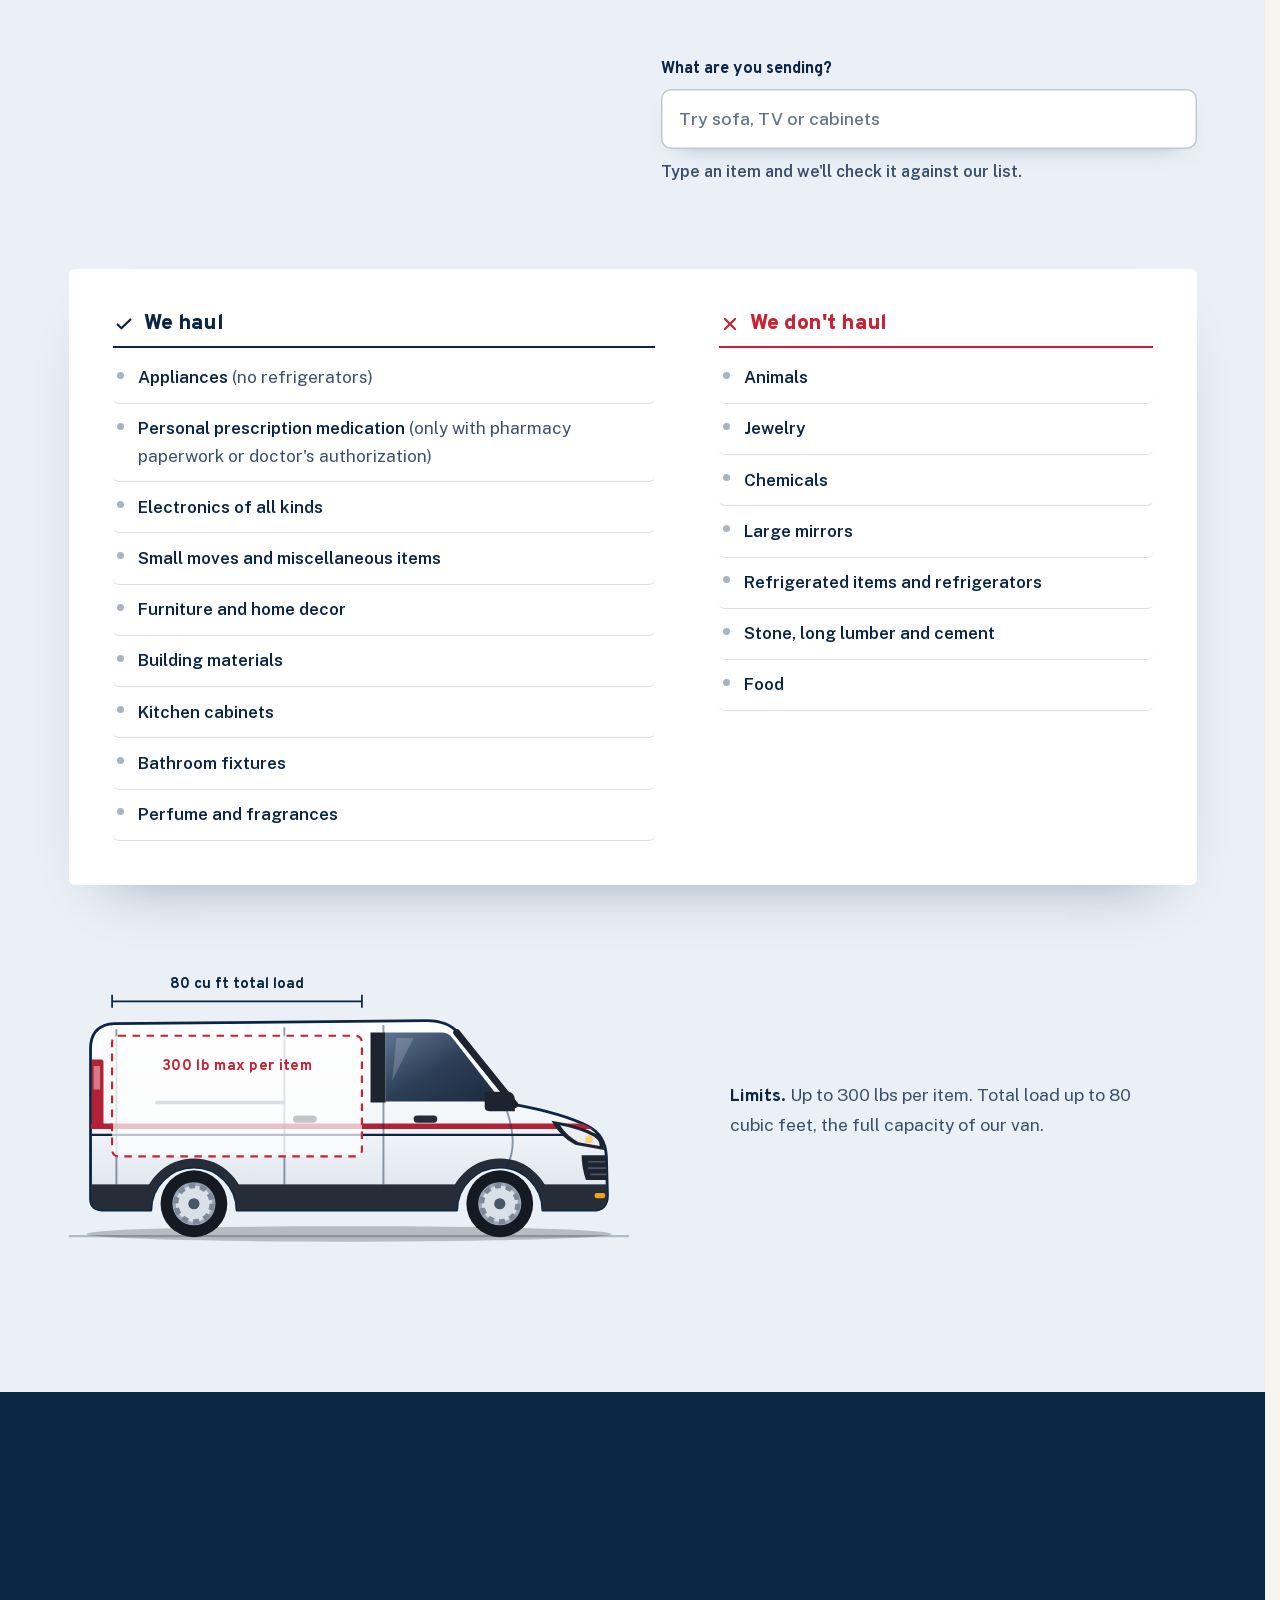
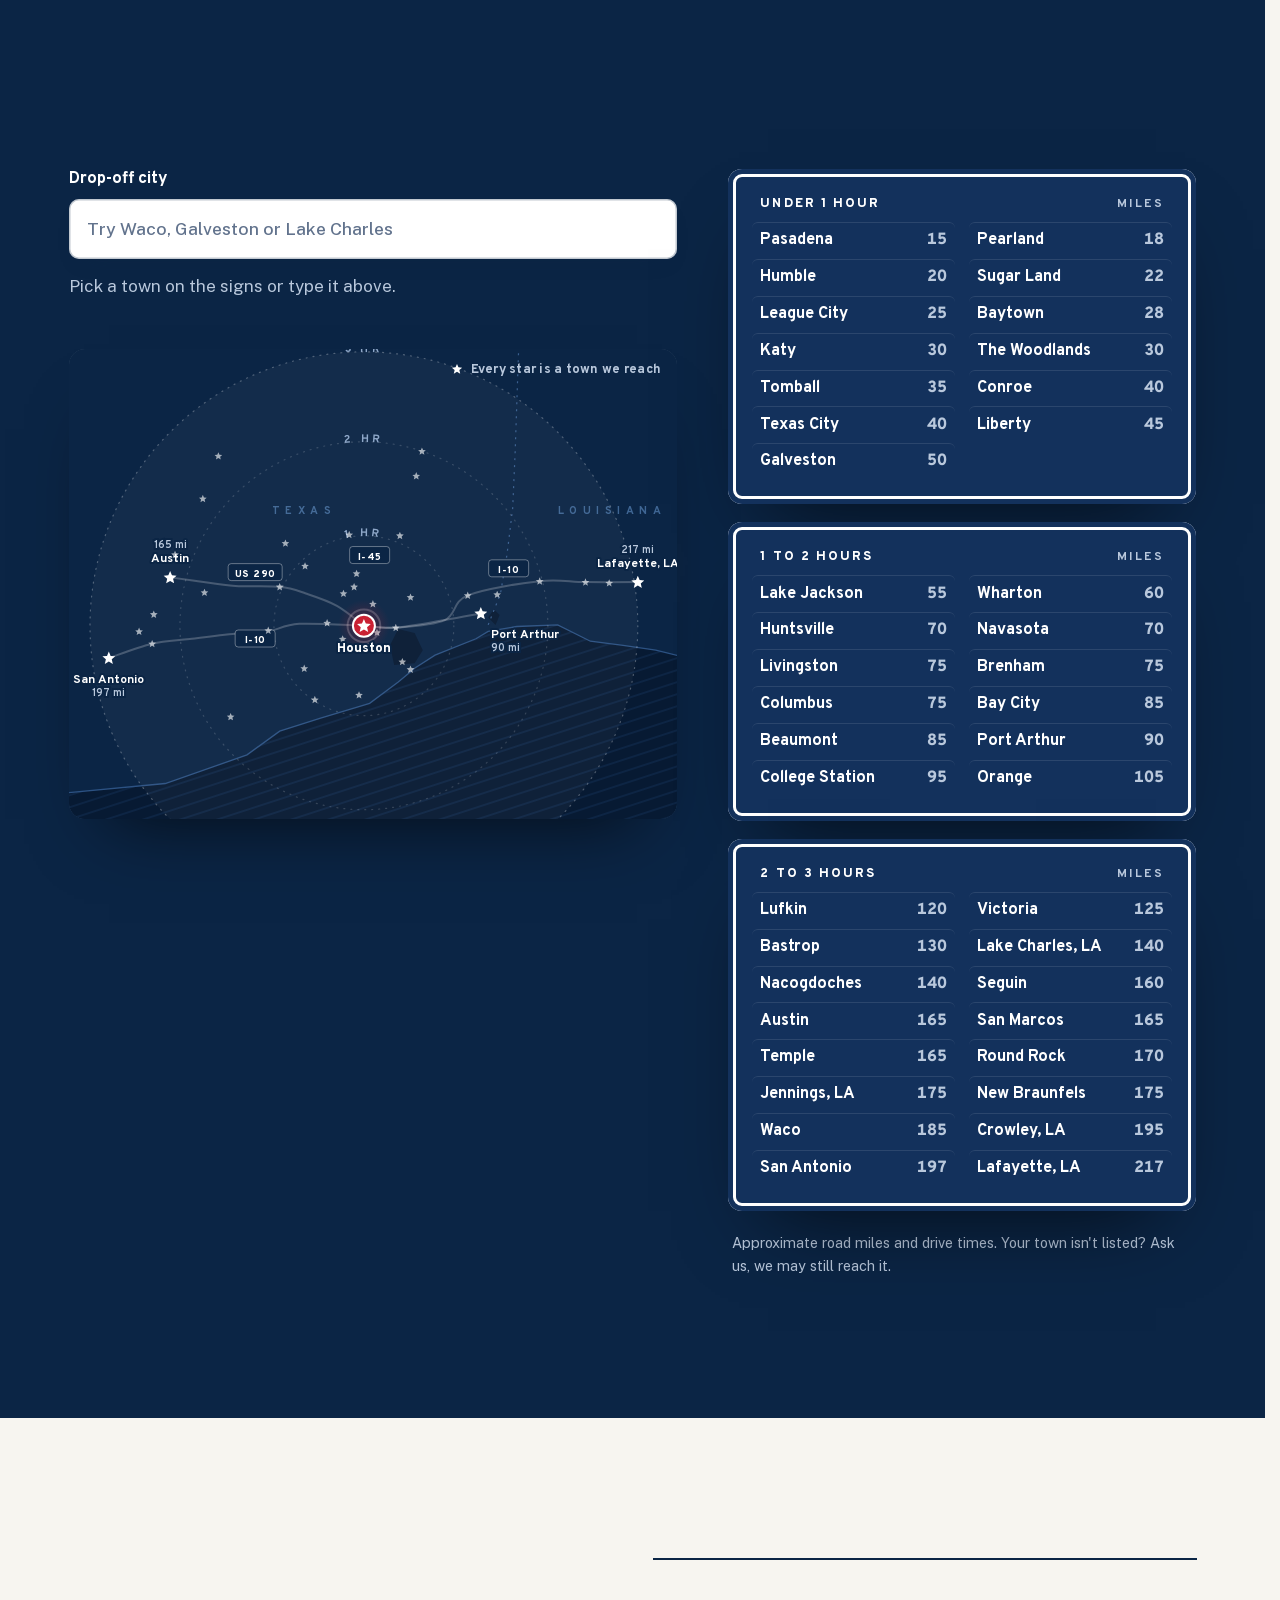
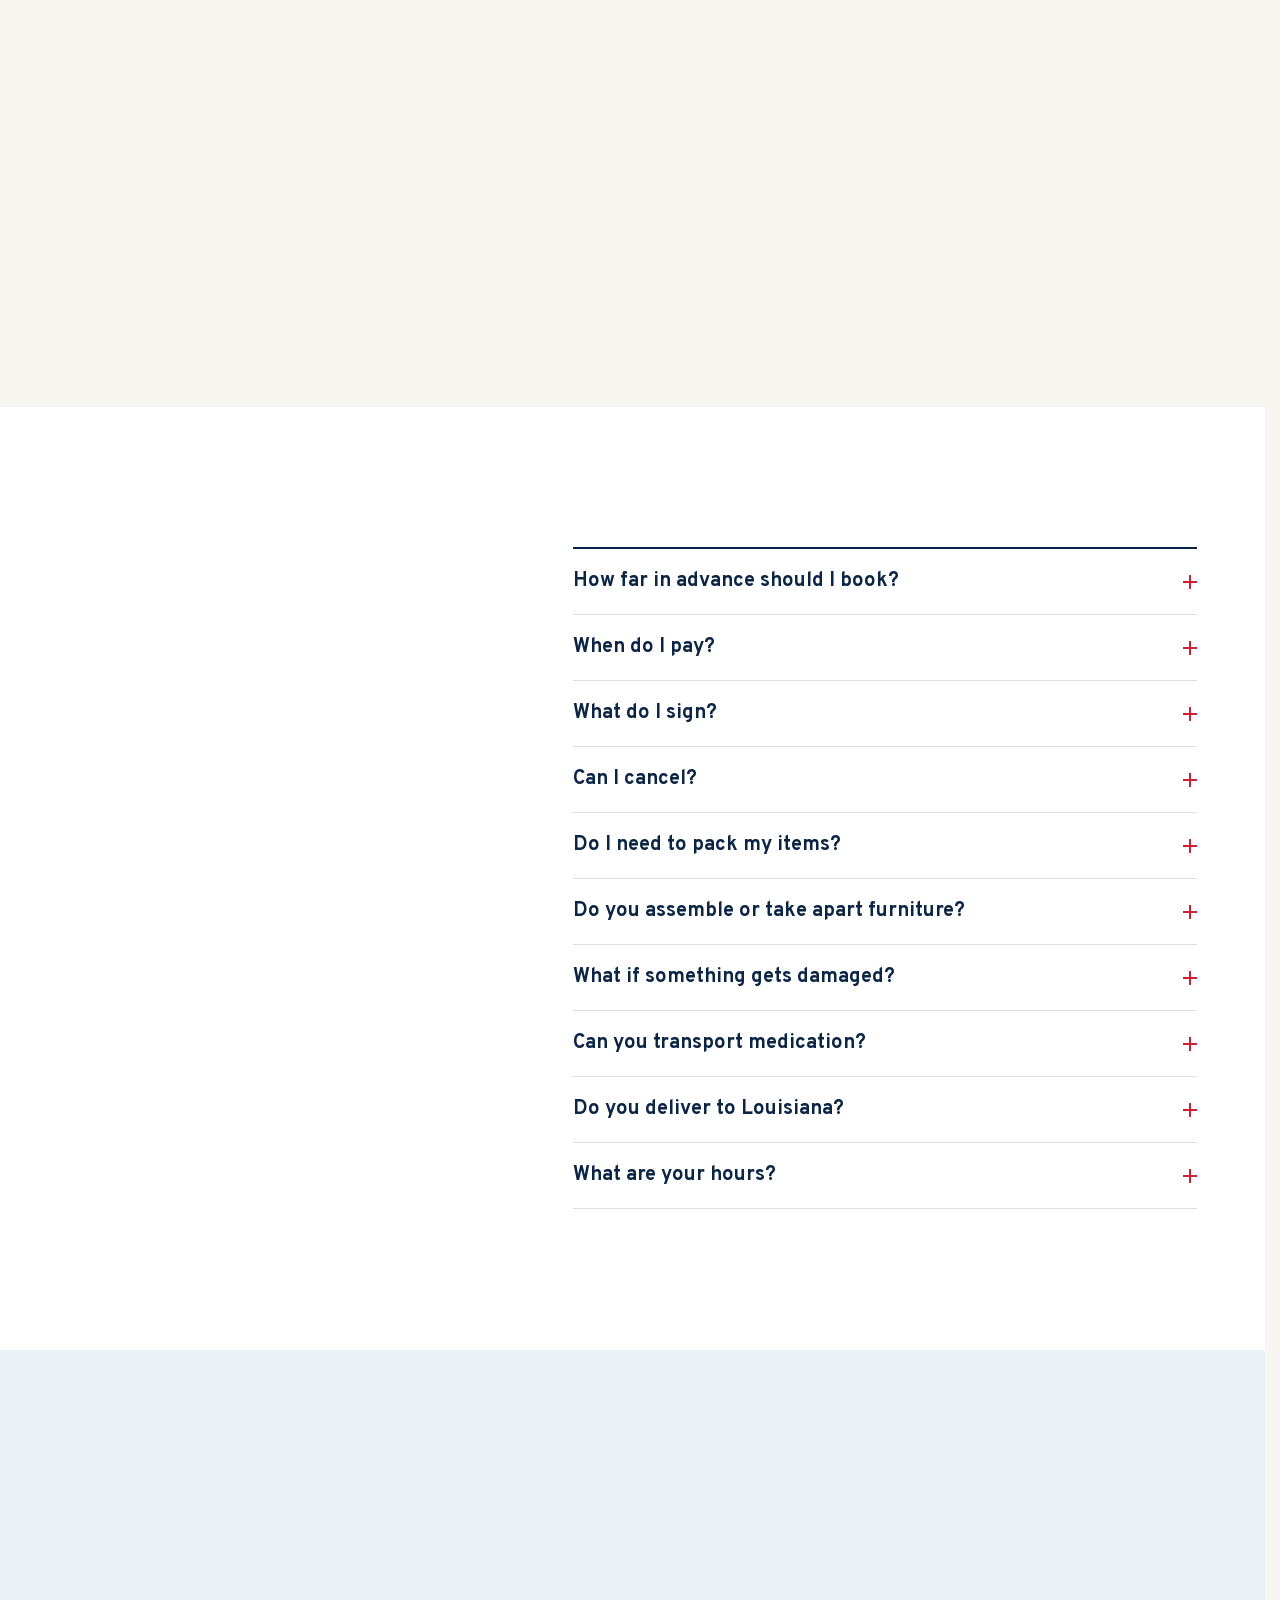
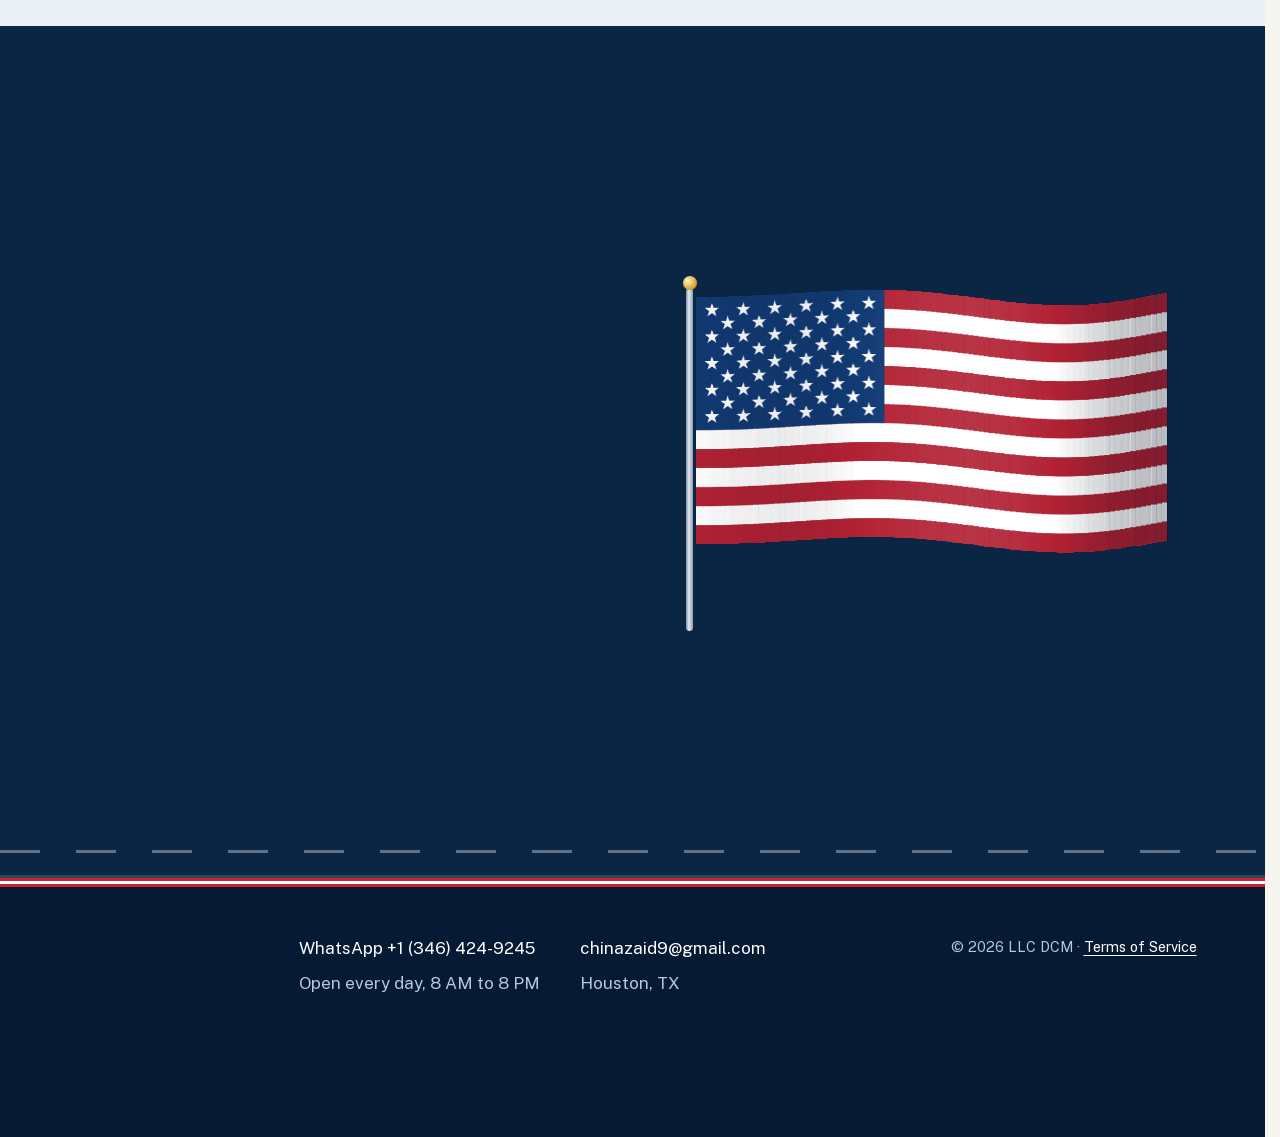
==== commit 373280ce: "kl" ====
--- a/index.html
+++ b/index.html
@@ -23,7 +23,7 @@
 <div class="intro-screen" aria-hidden="true">
   <div class="intro-stage">
     <svg class="intro-road" viewBox="0 0 600 40" preserveAspectRatio="none"><path d="M0 20H600"/></svg>
-    <div class="intro-mark"><img class="im-iso" src="assets/brand/isotipo.png" alt="" width="657" height="536"><img class="drop im-llc" src="assets/brand/i-llc.png" alt="" width="210" height="81"><img class="drop im-d" src="assets/brand/i-d.png" alt="" width="353" height="253"><img class="drop im-c" src="assets/brand/i-c.png" alt="" width="285" height="251"><img class="drop im-m" src="assets/brand/i-m.png" alt="" width="381" height="251"><img class="im-tag" src="assets/brand/i-tag.png" alt="" width="1027" height="43"></div>
+    <div class="intro-mark"><img class="im-iso" src="assets/brand/isotipo.png" alt="" width="657" height="536"><img class="im-llc" src="assets/brand/i-llc.png" alt="" width="210" height="81"><img class="drop im-d" src="assets/brand/i-d.png" alt="" width="353" height="253"><img class="drop im-c" src="assets/brand/i-c.png" alt="" width="285" height="251"><img class="drop im-m" src="assets/brand/i-m.png" alt="" width="381" height="251"><img class="im-tag" src="assets/brand/i-tag.png" alt="" width="1027" height="43"></div>
     <svg class="intro-van" viewBox="0 0 260 116"><use href="#van-tc"/></svg>
   </div>
 </div>
--- a/css/style.css
+++ b/css/style.css
@@ -447,7 +447,7 @@
 .intro-stage{position:relative;width:min(1000px,96vw);height:clamp(260px,58vw,390px);transition:transform 1s var(--ease-io),opacity .8s var(--ease-io)}
 .intro-road{position:absolute;left:0;right:0;bottom:8px;width:100%;height:8px}
 .intro-road path{stroke:var(--red);stroke-width:8;stroke-dasharray:600;stroke-dashoffset:600;animation:road 1.1s var(--ease-out) .1s forwards}
-.intro-van{position:absolute;bottom:4px;left:0;z-index:2;width:clamp(310px,84vw,560px);height:auto;aspect-ratio:260/116;transform:translateX(-100vw);will-change:transform}
+.intro-van{position:absolute;bottom:4px;left:0;z-index:2;width:clamp(220px,62vw,560px);height:auto;aspect-ratio:260/116;transform:translateX(-100vw);will-change:transform}
 .intro-screen{overflow:hidden}
 /* each letter leaves the van inside a box; the box bounces, comes apart and the letter rises into place (main.js) */
 .intro-mark{position:absolute;left:50%;bottom:16px;z-index:0;transform:translateX(-50%);display:flex;align-items:flex-end;gap:.3rem;color:#fff}
@@ -608,9 +608,10 @@
 .wordmark{gap:.75rem}
 .wm-iso{height:40px;width:auto;display:block}
 .wm-word{height:22px;width:auto;display:block;box-sizing:content-box;padding:9px 0 9px .75rem;border-left:1px solid rgba(255,255,255,.28)}
+@media (max-width:599px){.wordmark{gap:.55rem}.wm-iso{height:30px}.wm-word{height:16px;padding:7px 0 7px .55rem}}
 @media (min-width:900px){.wm-iso{height:44px}.wm-word{height:25px;padding-block:9.5px}}
 /* footer: full isologo */
-.wm-full{width:clamp(150px,40vw,190px);height:auto;display:block}
+.wm-full{width:clamp(120px,32vw,170px);height:auto;display:block}
 /* receipt letterhead, navy ink on paper */
 .rc-brand{gap:.45rem}
 .rc-iso{height:26px;width:auto}
@@ -618,7 +619,7 @@
 
 /* intro: the pieces of the real logo. LLC, D, C, M each ride out in a box (main.js);
    then the symbol rises out of the name and CARGO & TRANSPORT opens under it */
-.intro-stage{--lw:clamp(260px,70vw,470px);height:calc(var(--lw) * .858 + 46px)}
+.intro-stage{--lw:clamp(300px,86vw,470px);height:calc(var(--lw) * .858 + 46px)}
 .intro-mark{display:block;bottom:30px;width:var(--lw);aspect-ratio:1027/881;gap:0}
 .intro-mark img{position:absolute;height:auto;display:block}
 .im-iso{left:22.88%;top:0;width:63.97%}
@@ -627,7 +628,9 @@
 .im-c{left:35.44%;top:63.22%;width:27.75%}
 .im-m{left:60.27%;top:63.34%;width:37.1%}
 .im-tag{left:0;top:95.12%;width:100%}
-.im-iso,.im-tag{opacity:0}
+.im-iso,.im-tag,.im-llc{opacity:0}
+.intro-mark.done .im-llc{animation:llc-in .55s cubic-bezier(.2,.9,.3,1.2) .1s both}
+@keyframes llc-in{from{opacity:0;transform:translateY(-40%) scale(1.5)}to{opacity:1;transform:none}}
 .intro-mark.done .im-iso{animation:iso-rise 1s cubic-bezier(.2,.9,.25,1) both}
 .intro-mark.done .im-tag{animation:tag-open .8s var(--ease-out) .3s both}
 .intro-road{transition:opacity .6s var(--ease-io)}
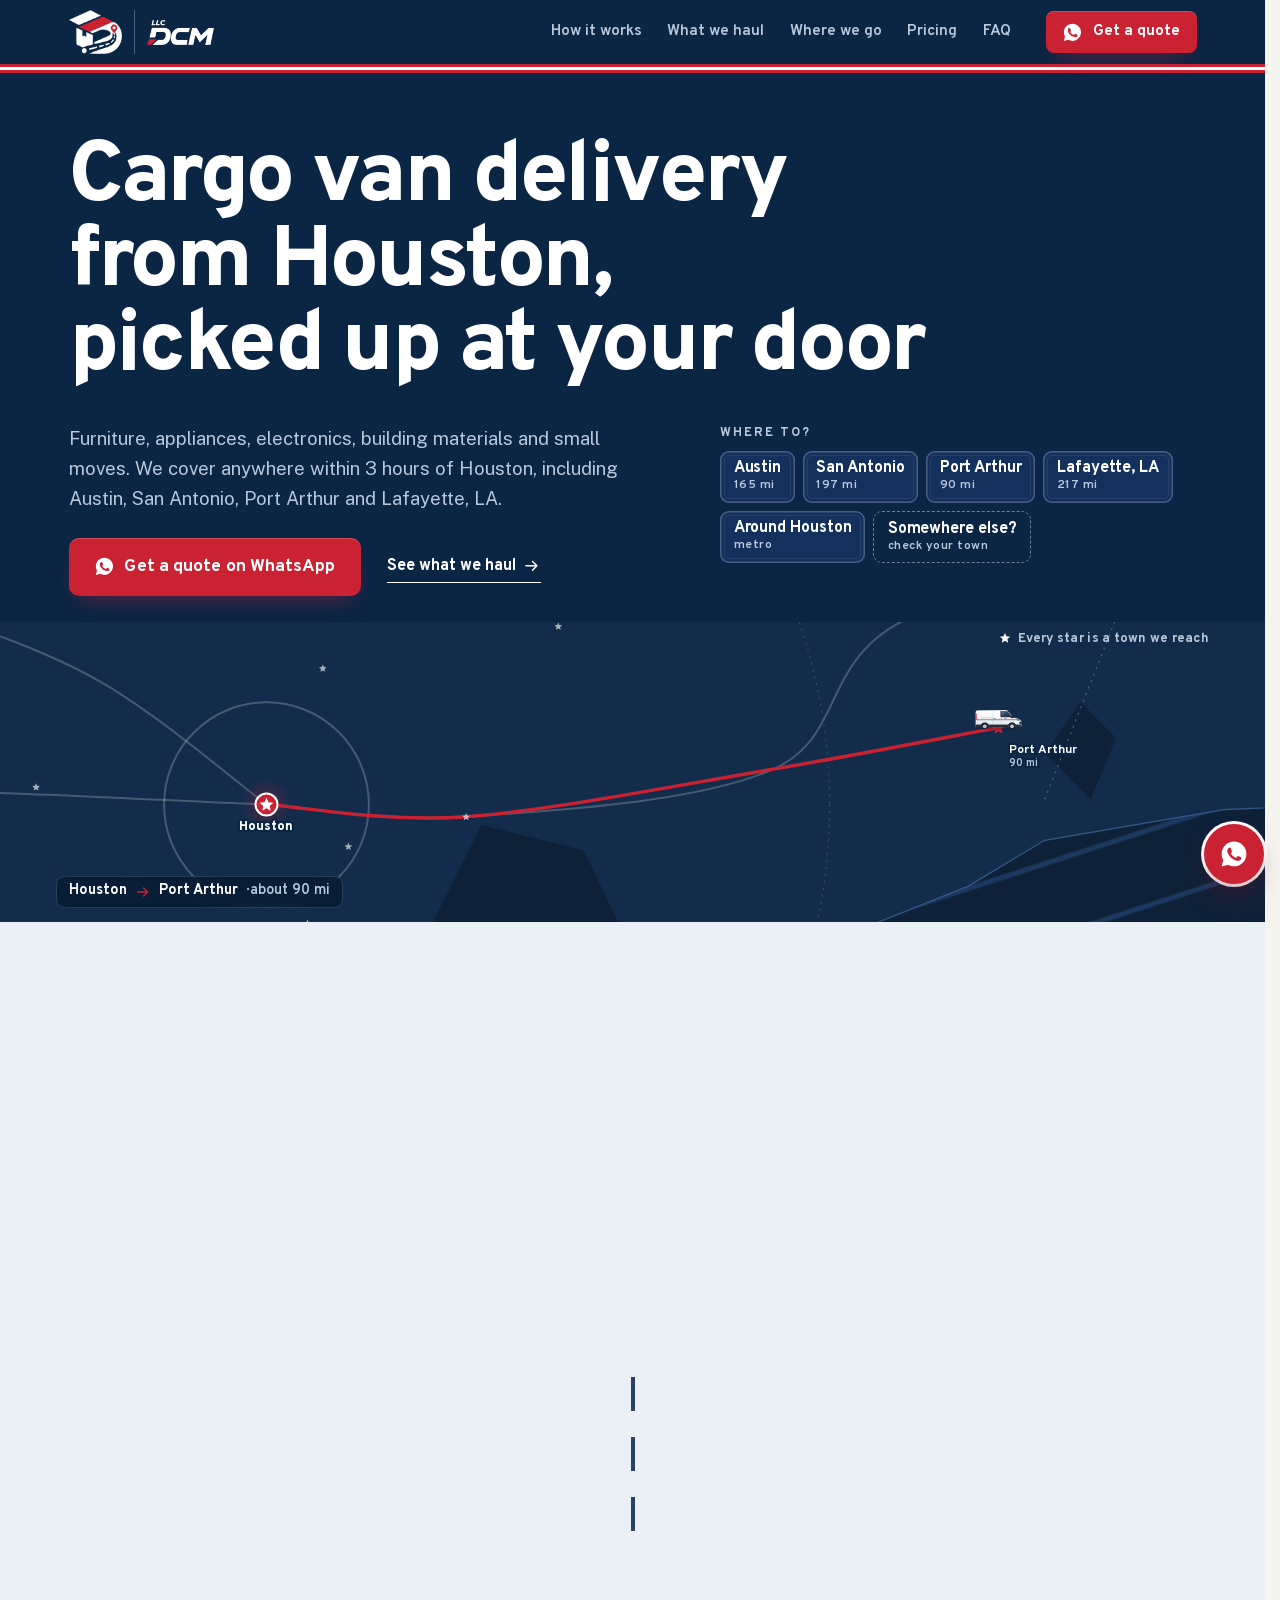
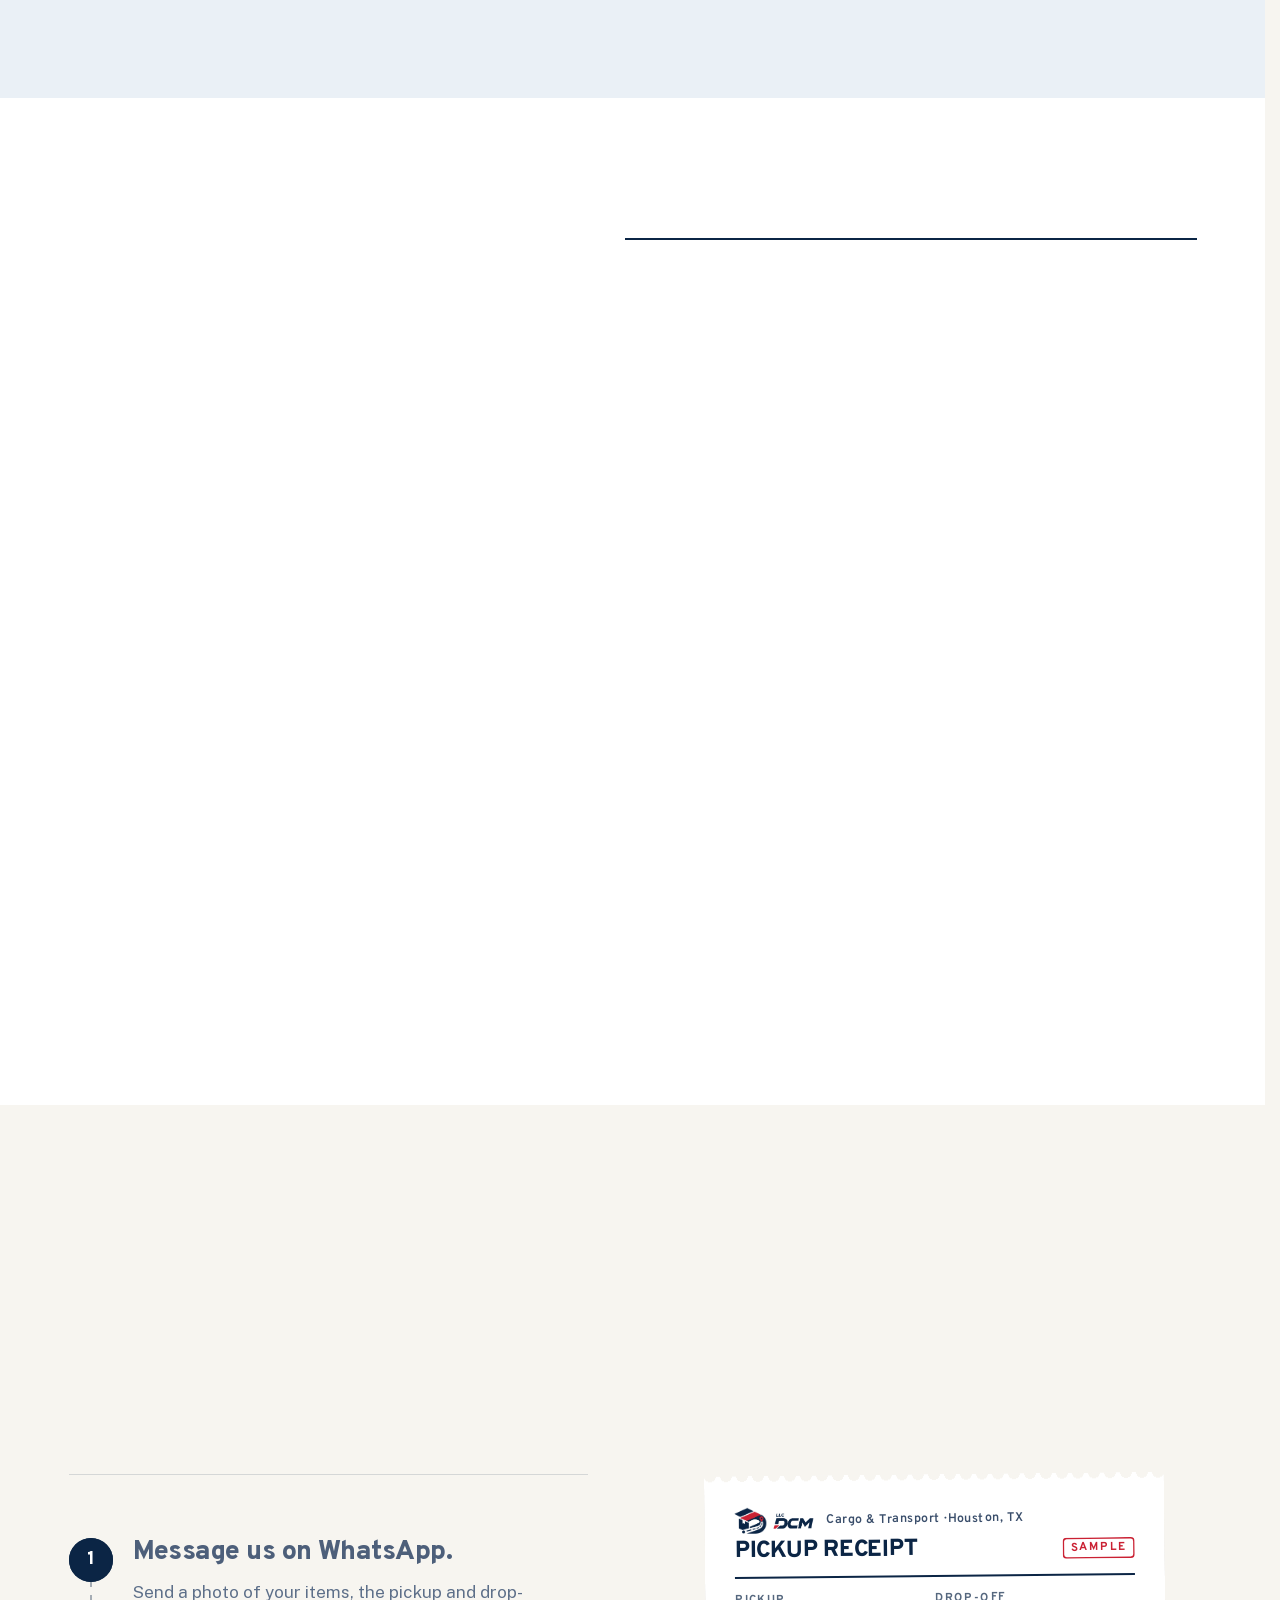
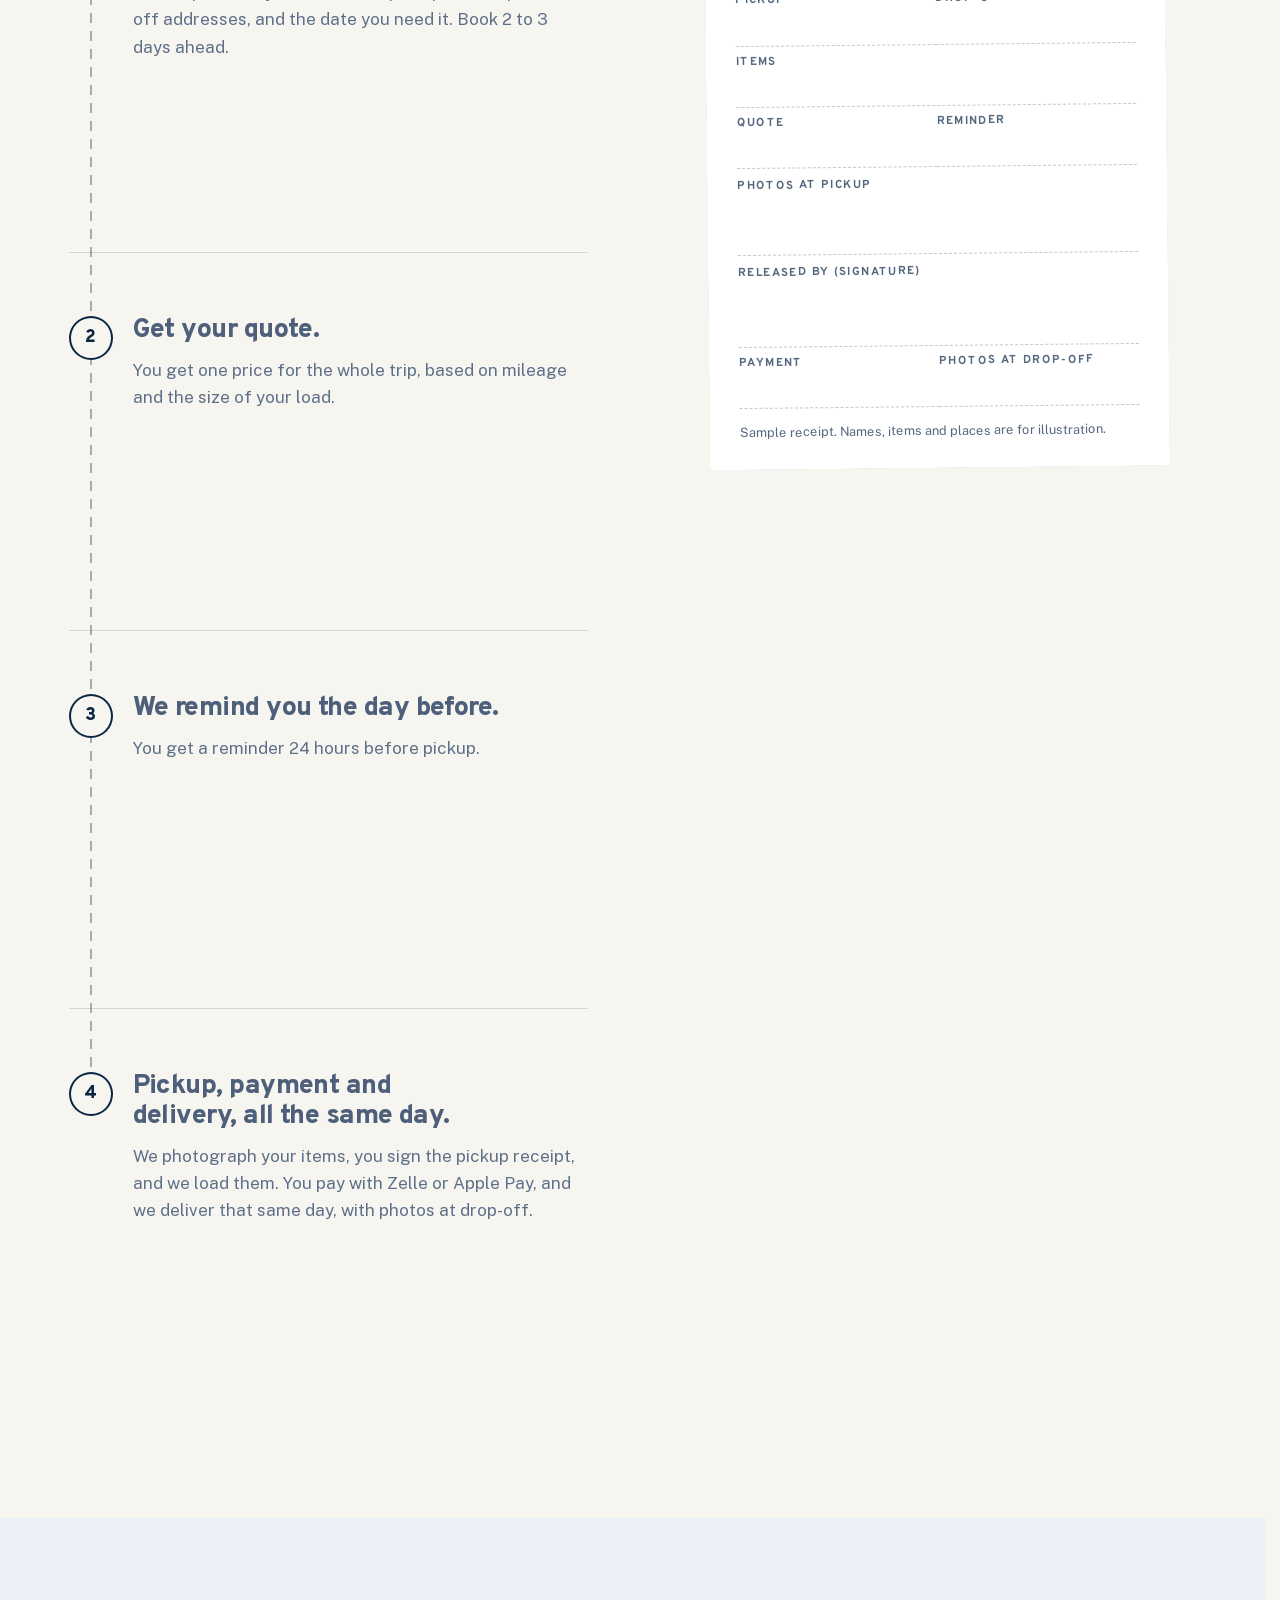
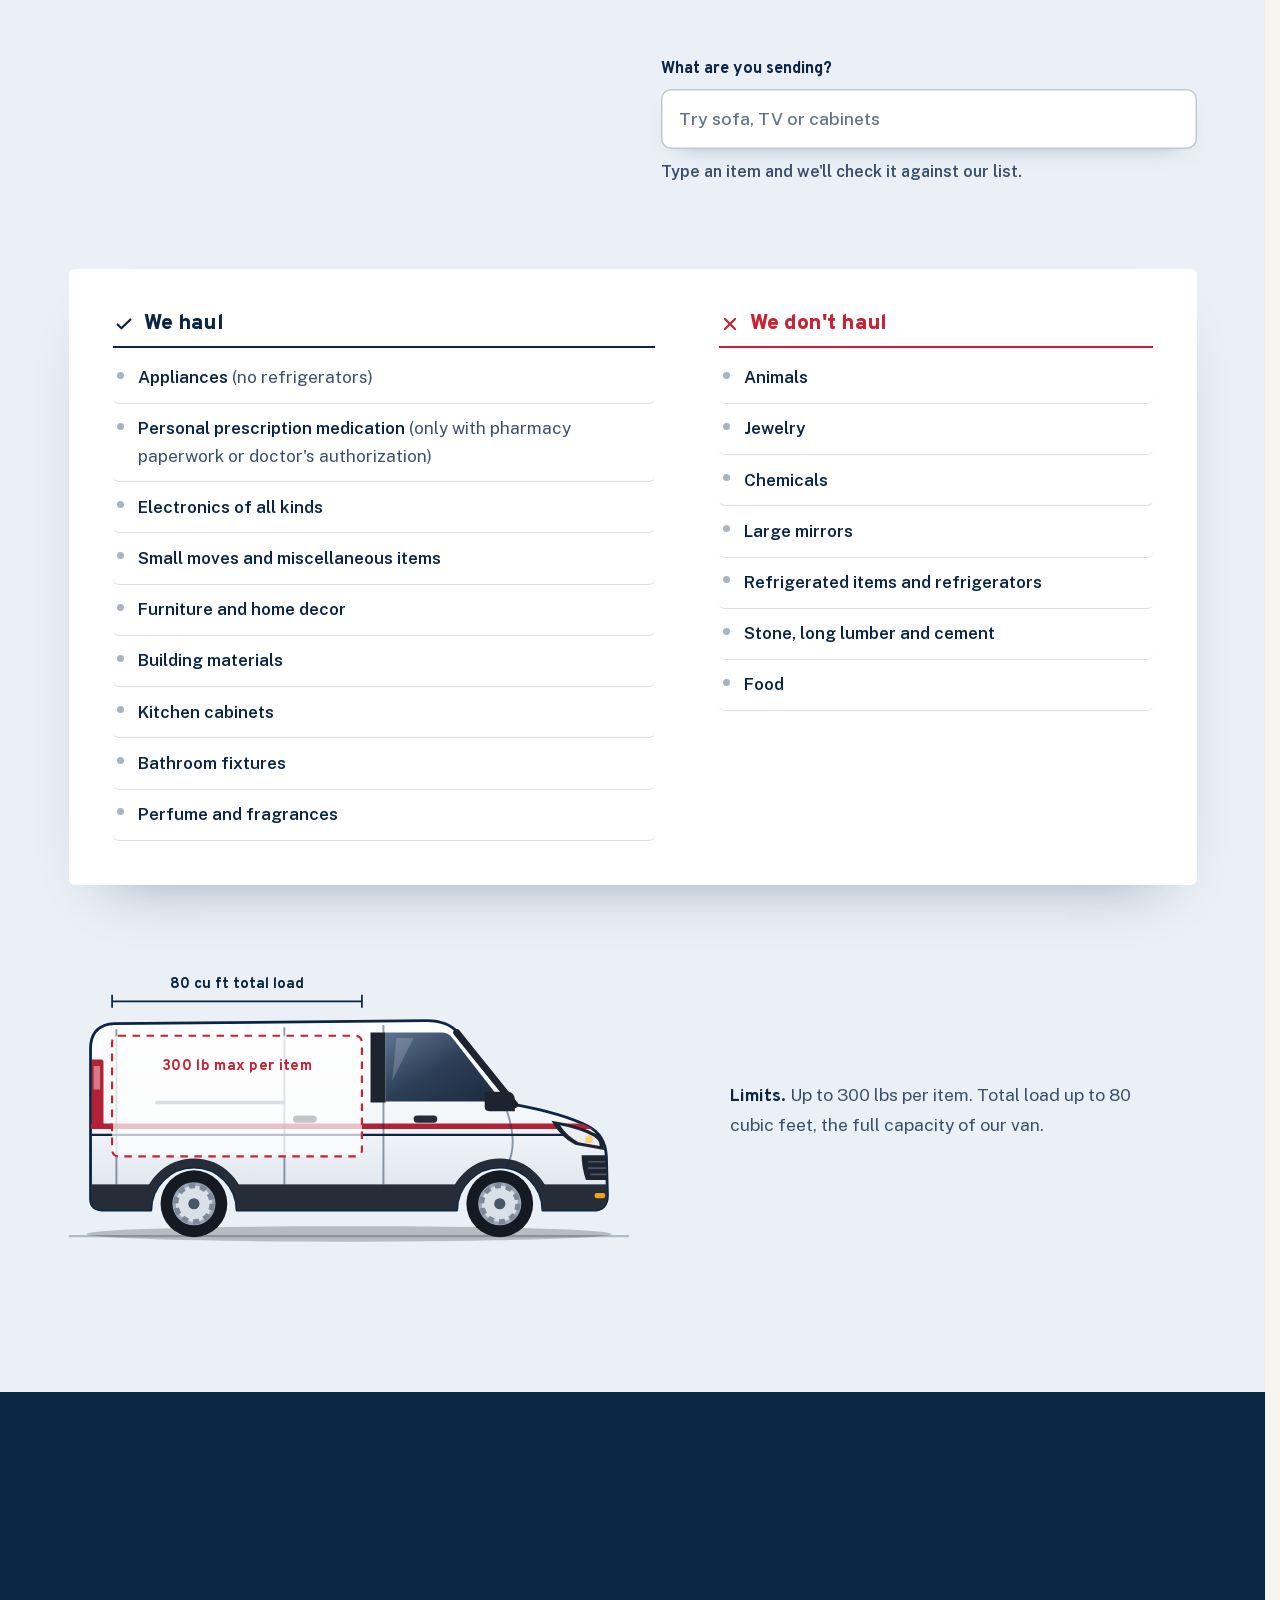
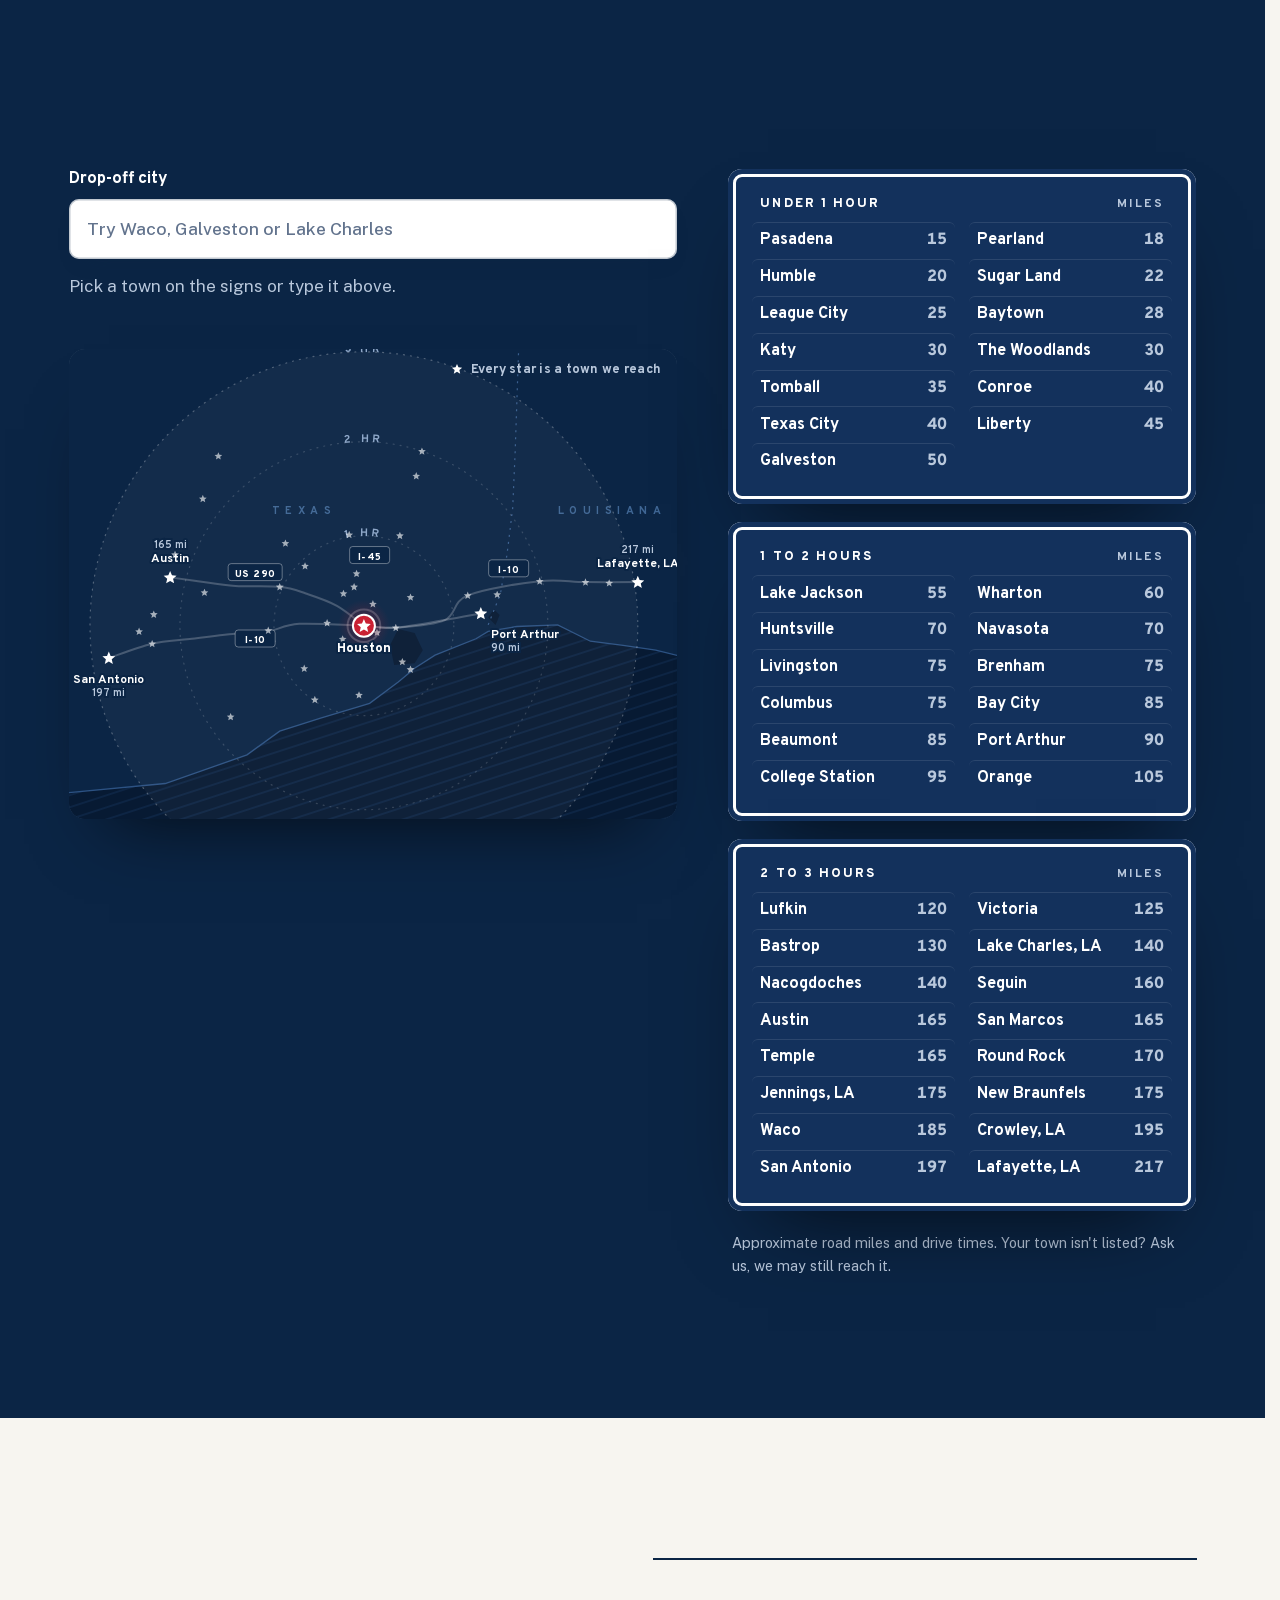
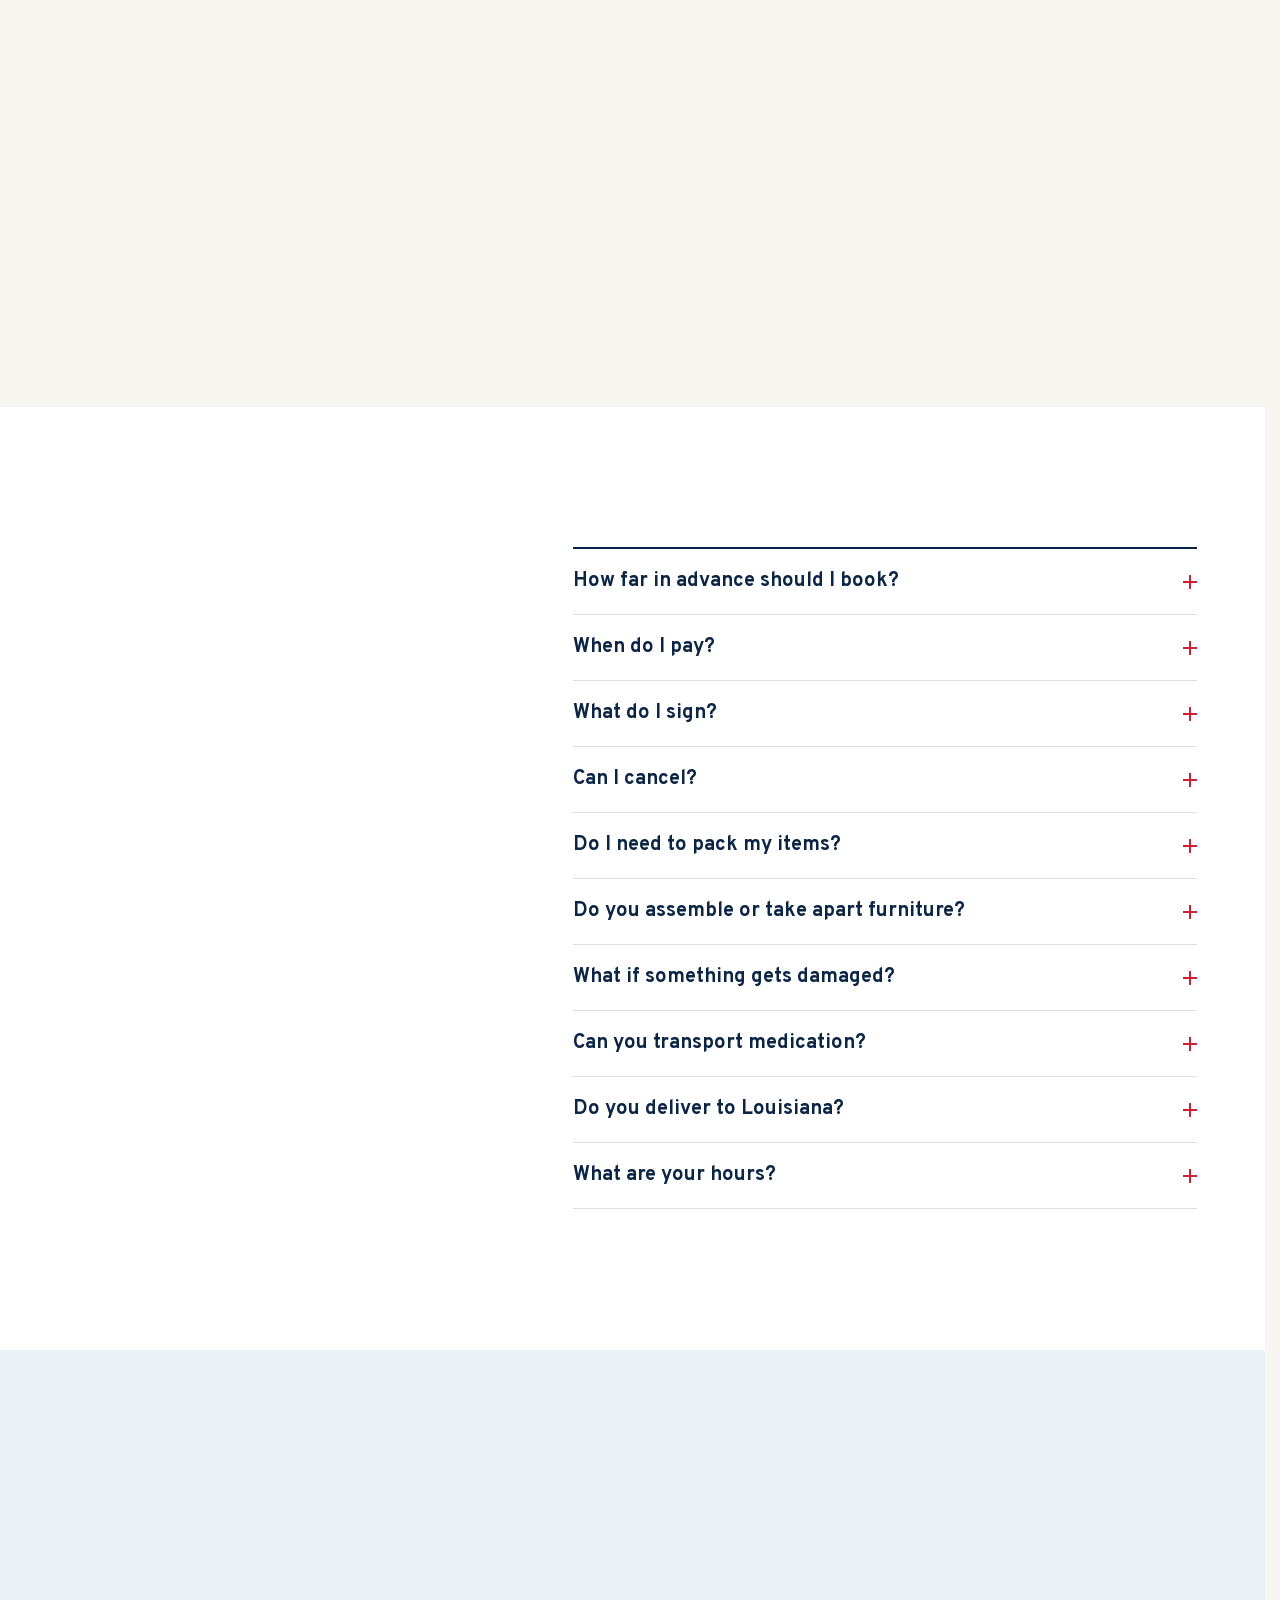
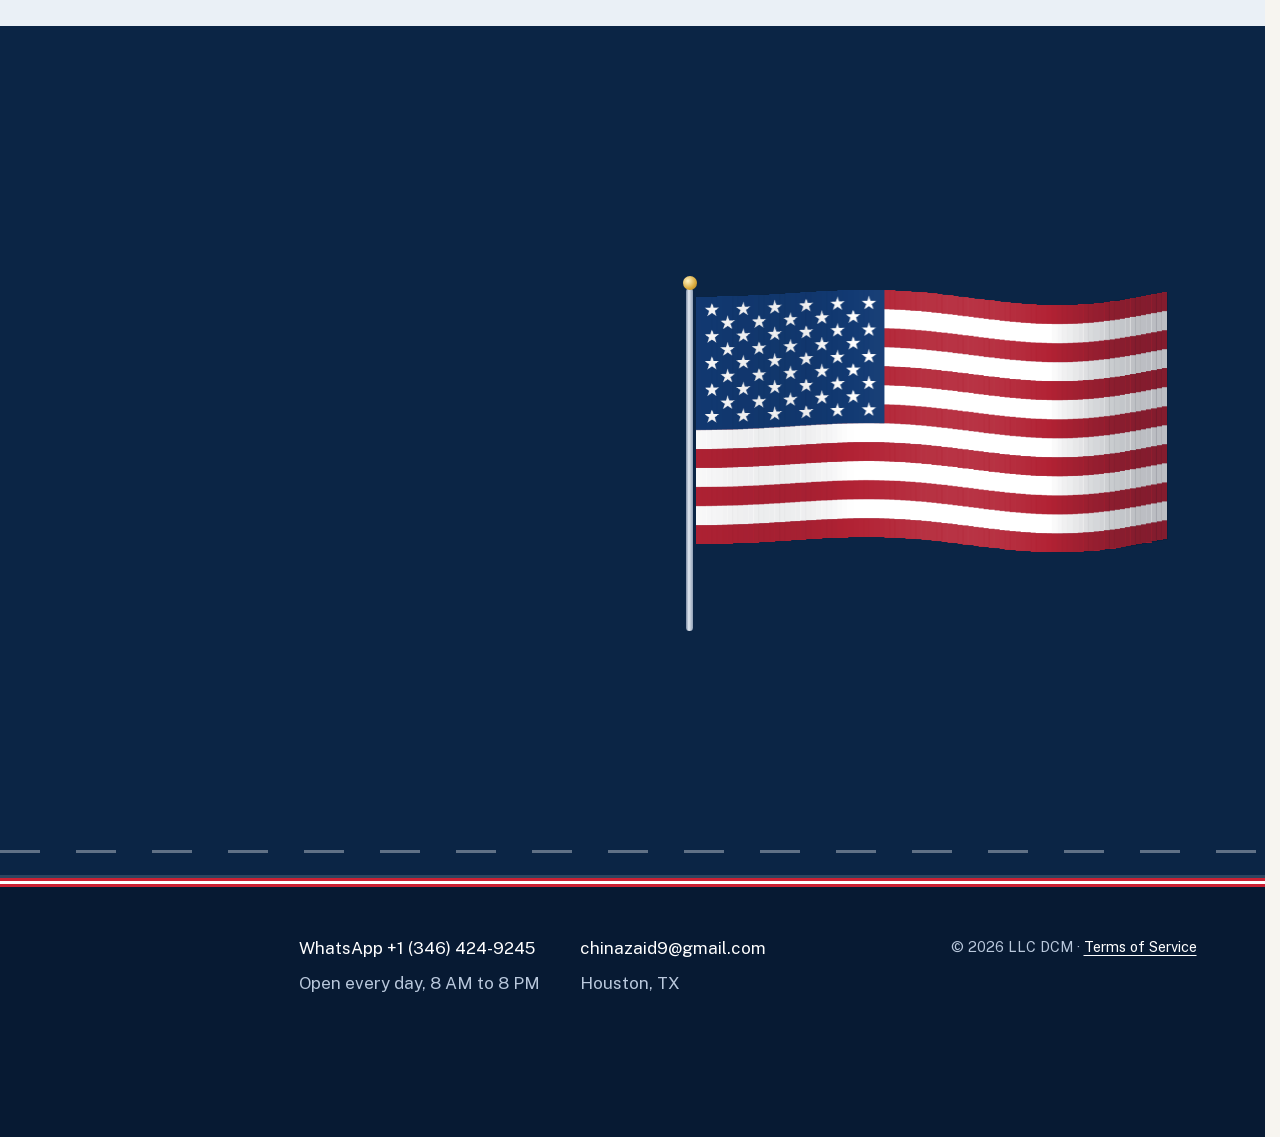
==== commit 2dcf4d88: "Vista previa para WhatsApp, plazo de 24 h para reportar daños y cancelación flexible - Imagen og-ima" ====
--- a/index.html
+++ b/index.html
@@ -9,6 +9,12 @@
 <meta property="og:title" content="LLC DCM · Houston cargo van delivery">
 <meta property="og:description" content="Picked up at your door, delivered the same day. Austin, San Antonio, Port Arthur, Lafayette and more.">
 <meta property="og:type" content="website">
+<meta property="og:url" content="https://grajalessd.github.io/LLC-DCM/">
+<meta property="og:image" content="https://grajalessd.github.io/LLC-DCM/assets/og-image.jpg">
+<meta property="og:image:width" content="1200">
+<meta property="og:image:height" content="630">
+<meta property="og:image:alt" content="LLC DCM Cargo &amp; Transport logo">
+<meta name="twitter:card" content="summary_large_image">
 <link rel="icon" href="assets/favicon-48.png" sizes="48x48" type="image/png">
 <link rel="icon" href="assets/icon-192.png" sizes="192x192" type="image/png">
 <link rel="apple-touch-icon" href="assets/apple-touch-icon.png">
@@ -194,7 +200,7 @@
       <li class="reveal"><svg class="ledger-star" aria-hidden="true"><use href="#star"/></svg><h3>Photos at pickup and drop-off.</h3><p>You get a clear record of how your items looked before the trip and after it.</p></li>
       <li class="reveal"><svg class="ledger-star" aria-hidden="true"><use href="#star"/></svg><h3>You pay once your items are loaded.</h3><p>No deposit and no payment when you book. You pay with Zelle or Apple Pay once everything is in the van.</p></li>
       <li class="reveal"><svg class="ledger-star" aria-hidden="true"><use href="#star"/></svg><h3>Same-day pickup and delivery.</h3><p>Your load never sits in the van overnight. We pick it up and drop it off on the day you choose.</p></li>
-      <li class="reveal"><svg class="ledger-star" aria-hidden="true"><use href="#star"/></svg><h3>Insured up to $2,500 per load.</h3><p>Your cargo is covered through our Progressive policy. If something arrives damaged, call us and report it.</p></li>
+      <li class="reveal"><svg class="ledger-star" aria-hidden="true"><use href="#star"/></svg><h3>Insured up to $2,500 per load.</h3><p>Your cargo is covered through our Progressive policy. If something arrives damaged, call us within 24 hours of delivery.</p></li>
     </ol>
   </div>
 </section>
@@ -443,10 +449,10 @@
       <details><summary>How far in advance should I book?</summary><div class="acc-body"><p>Book 2 to 3 days ahead. That gives us time to plan your route and pickup time.</p></div></details>
       <details><summary>When do I pay?</summary><div class="acc-body"><p>Once your items are loaded in the van, right before we head out. We accept Zelle and Apple Pay.</p></div></details>
       <details><summary>What do I sign?</summary><div class="acc-body"><p>A pickup receipt listing what you're handing over. Together with the photos we take at pickup and drop-off, it's the record of your load.</p></div></details>
-      <details><summary>Can I cancel?</summary><div class="acc-body"><p>Yes, up to 24 hours before pickup, at no cost. You haven't paid anything at that point.</p></div></details>
+      <details><summary>Can I cancel?</summary><div class="acc-body"><p>Yes, at no cost. You haven't paid anything at that point. If you can, let us know at least 24 hours before pickup so we can plan our route.</p></div></details>
       <details><summary>Do I need to pack my items?</summary><div class="acc-body"><p>Yes, please have everything packed and ready. Assembled furniture is the exception: we wrap it in moving paper for you.</p></div></details>
       <details><summary>Do you assemble or take apart furniture?</summary><div class="acc-body"><p>No. We're a pickup and delivery service, not a full moving company. Please have furniture ready to load.</p></div></details>
-      <details><summary>What if something gets damaged?</summary><div class="acc-body"><p>Call us and report it. We photograph every item at pickup and at drop-off, and each load is insured up to $2,500.</p></div></details>
+      <details><summary>What if something gets damaged?</summary><div class="acc-body"><p>Call us and report it within 24 hours of delivery. We photograph every item at pickup and at drop-off, and each load is insured up to $2,500.</p></div></details>
       <details><summary>Can you transport medication?</summary><div class="acc-body"><p>Only personal prescription medication, and only with the pharmacy paperwork or your doctor's authorization.</p></div></details>
       <details><summary>Do you deliver to Louisiana?</summary><div class="acc-body"><p>Yes. We go to Lafayette and other cities within about 3 hours of Houston.</p></div></details>
       <details><summary>What are your hours?</summary><div class="acc-body"><p>Every day, from 8 AM to 8 PM.</p></div></details>
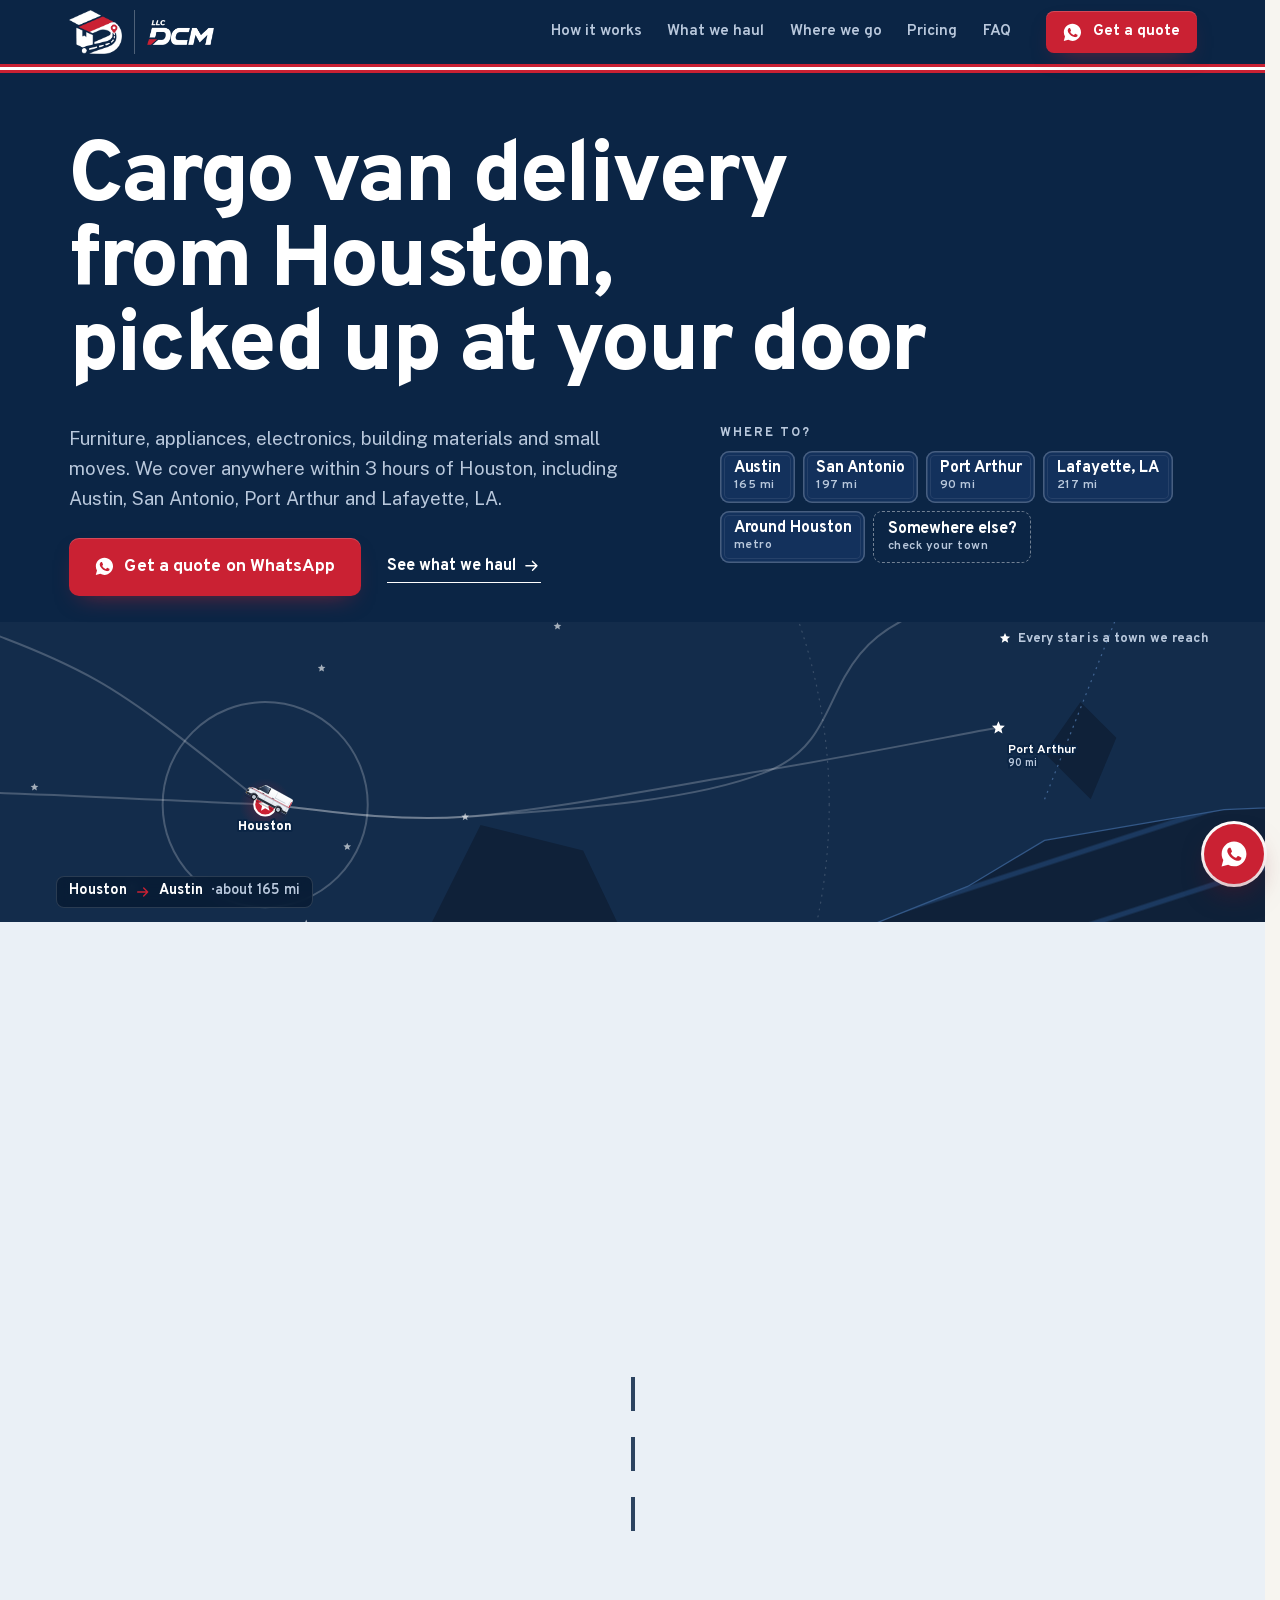
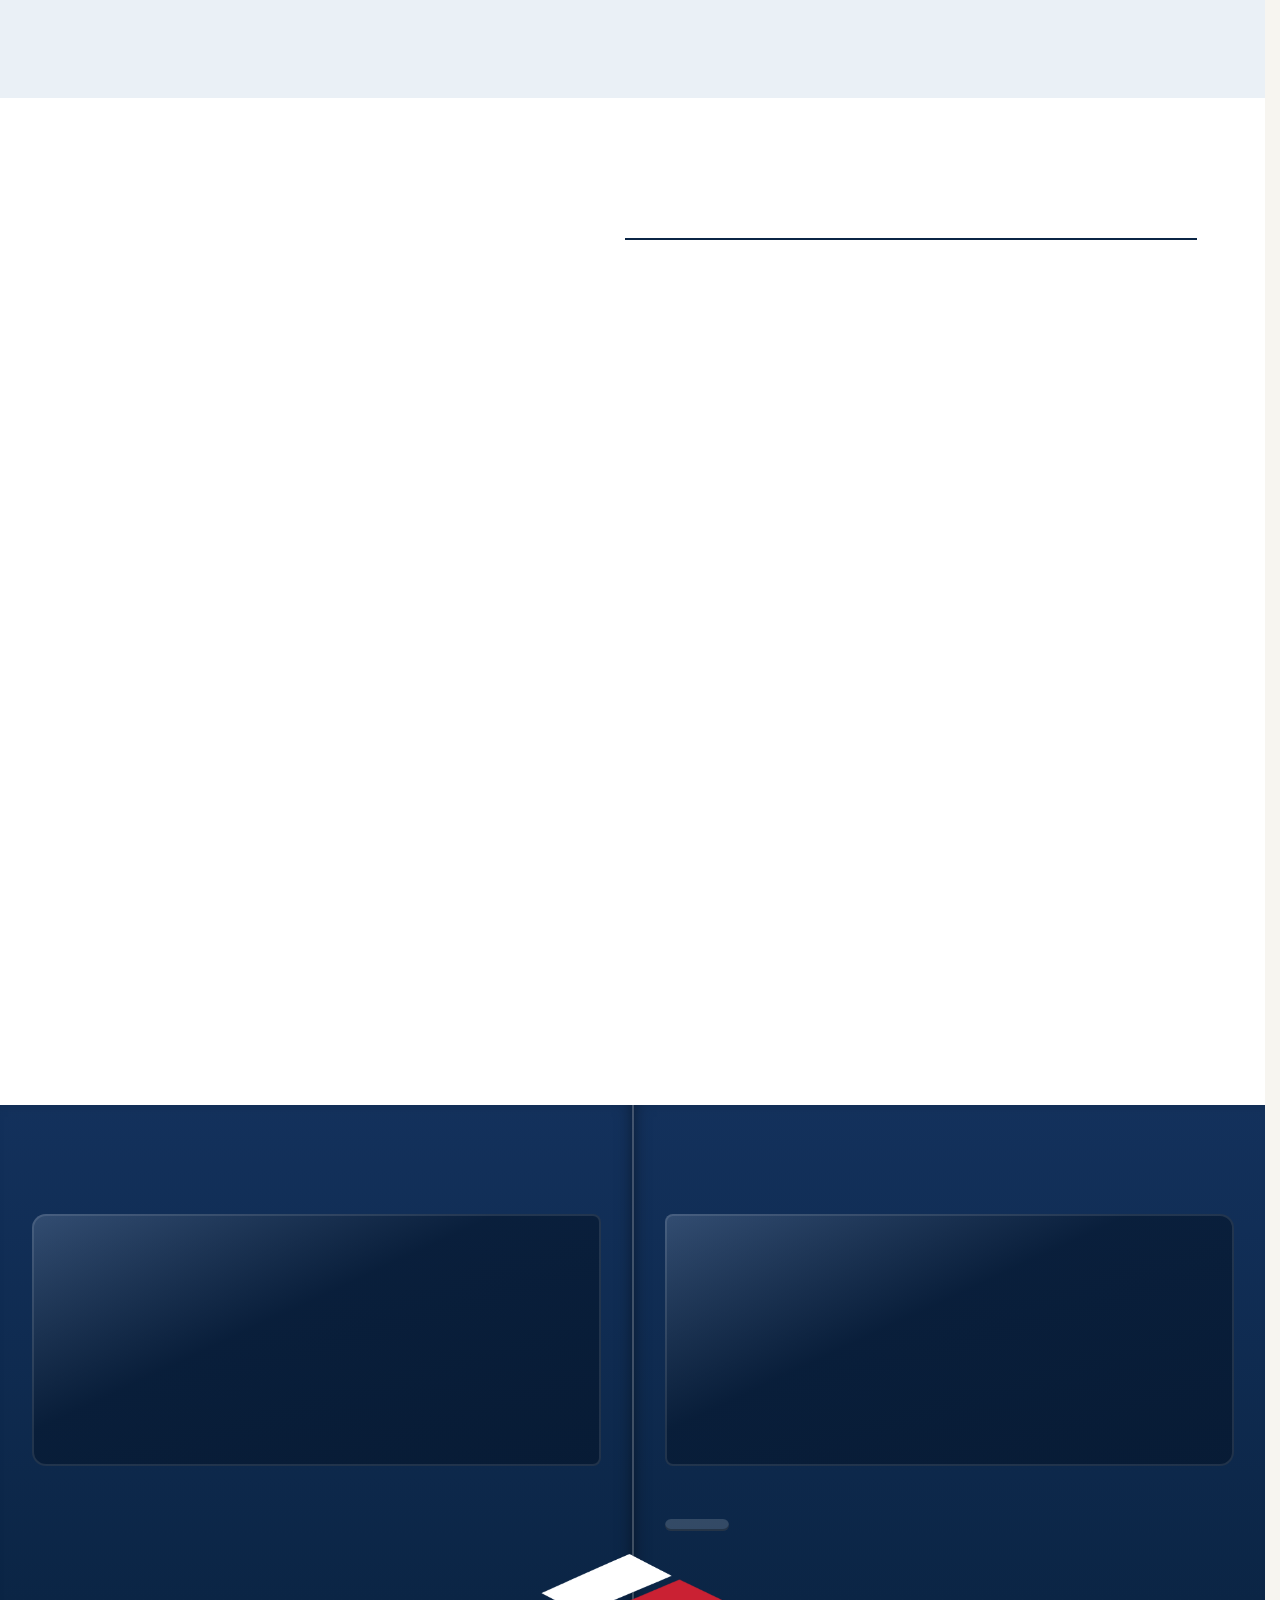
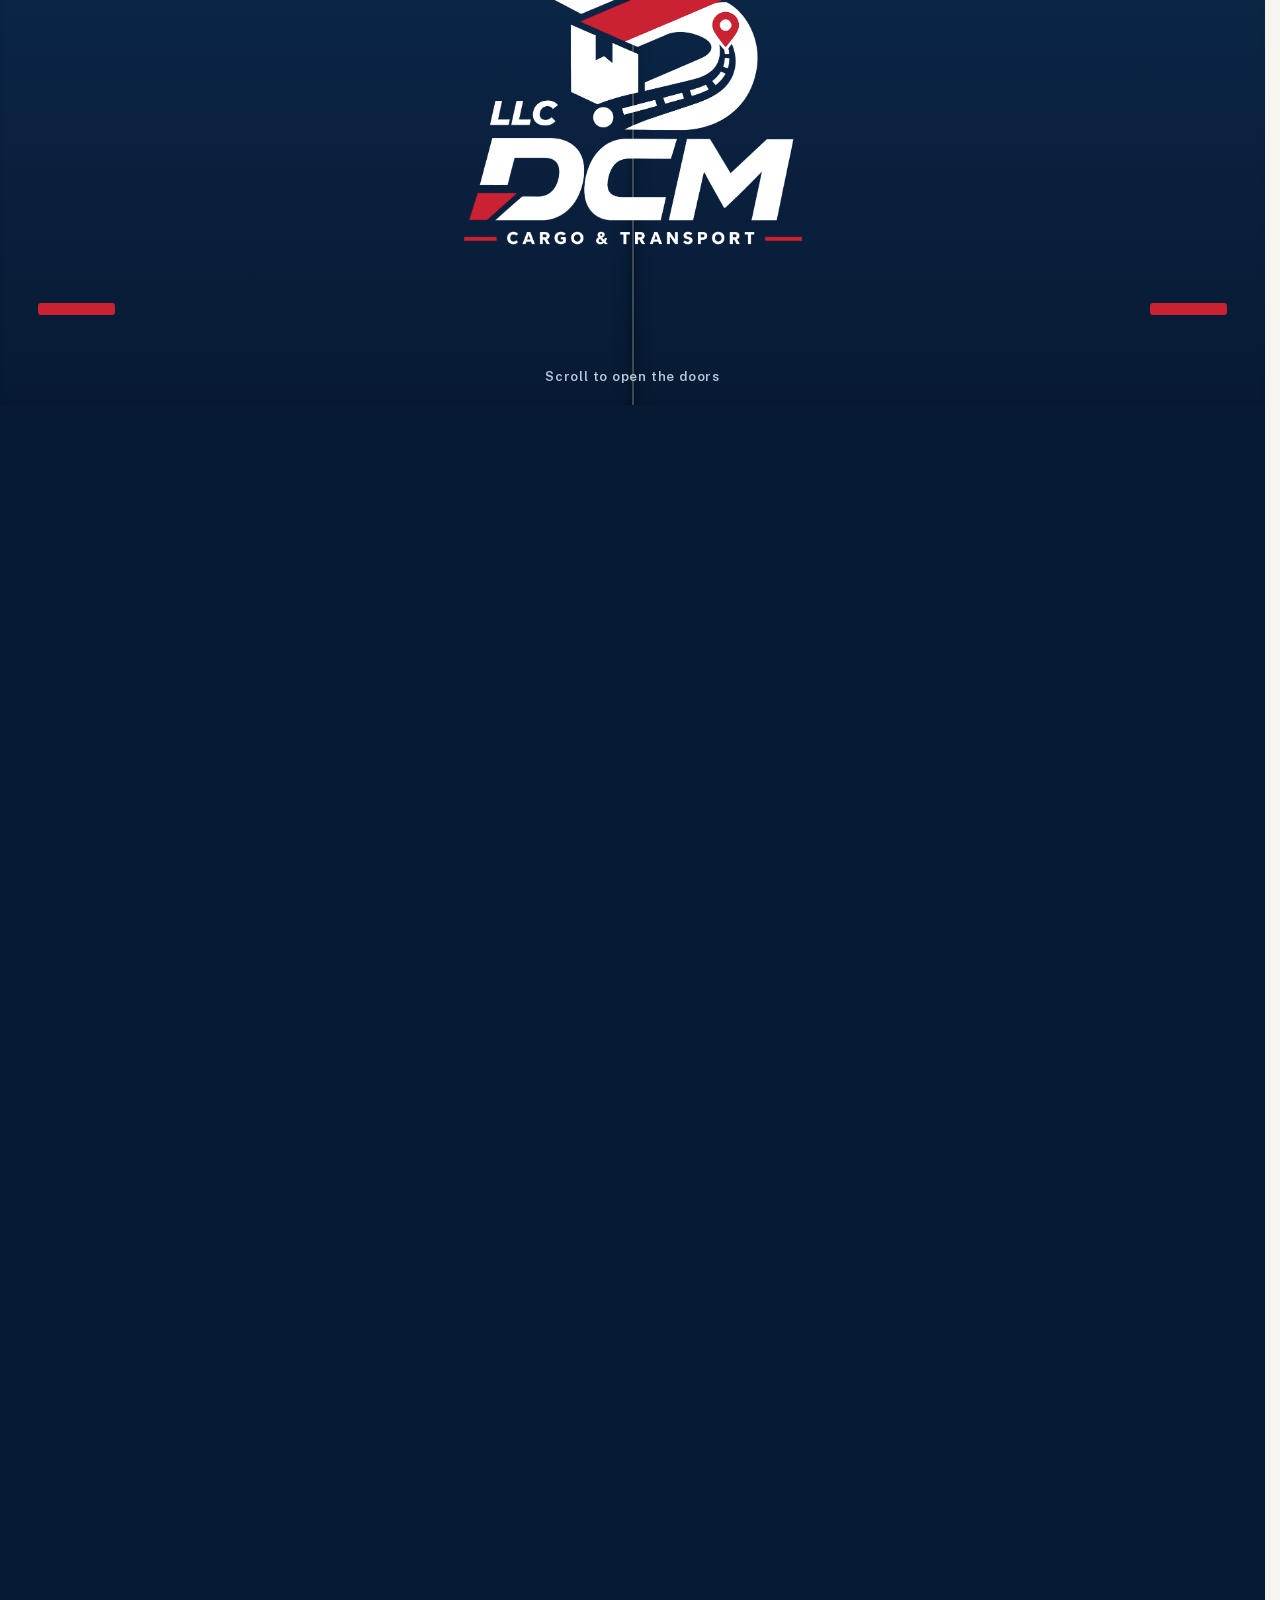
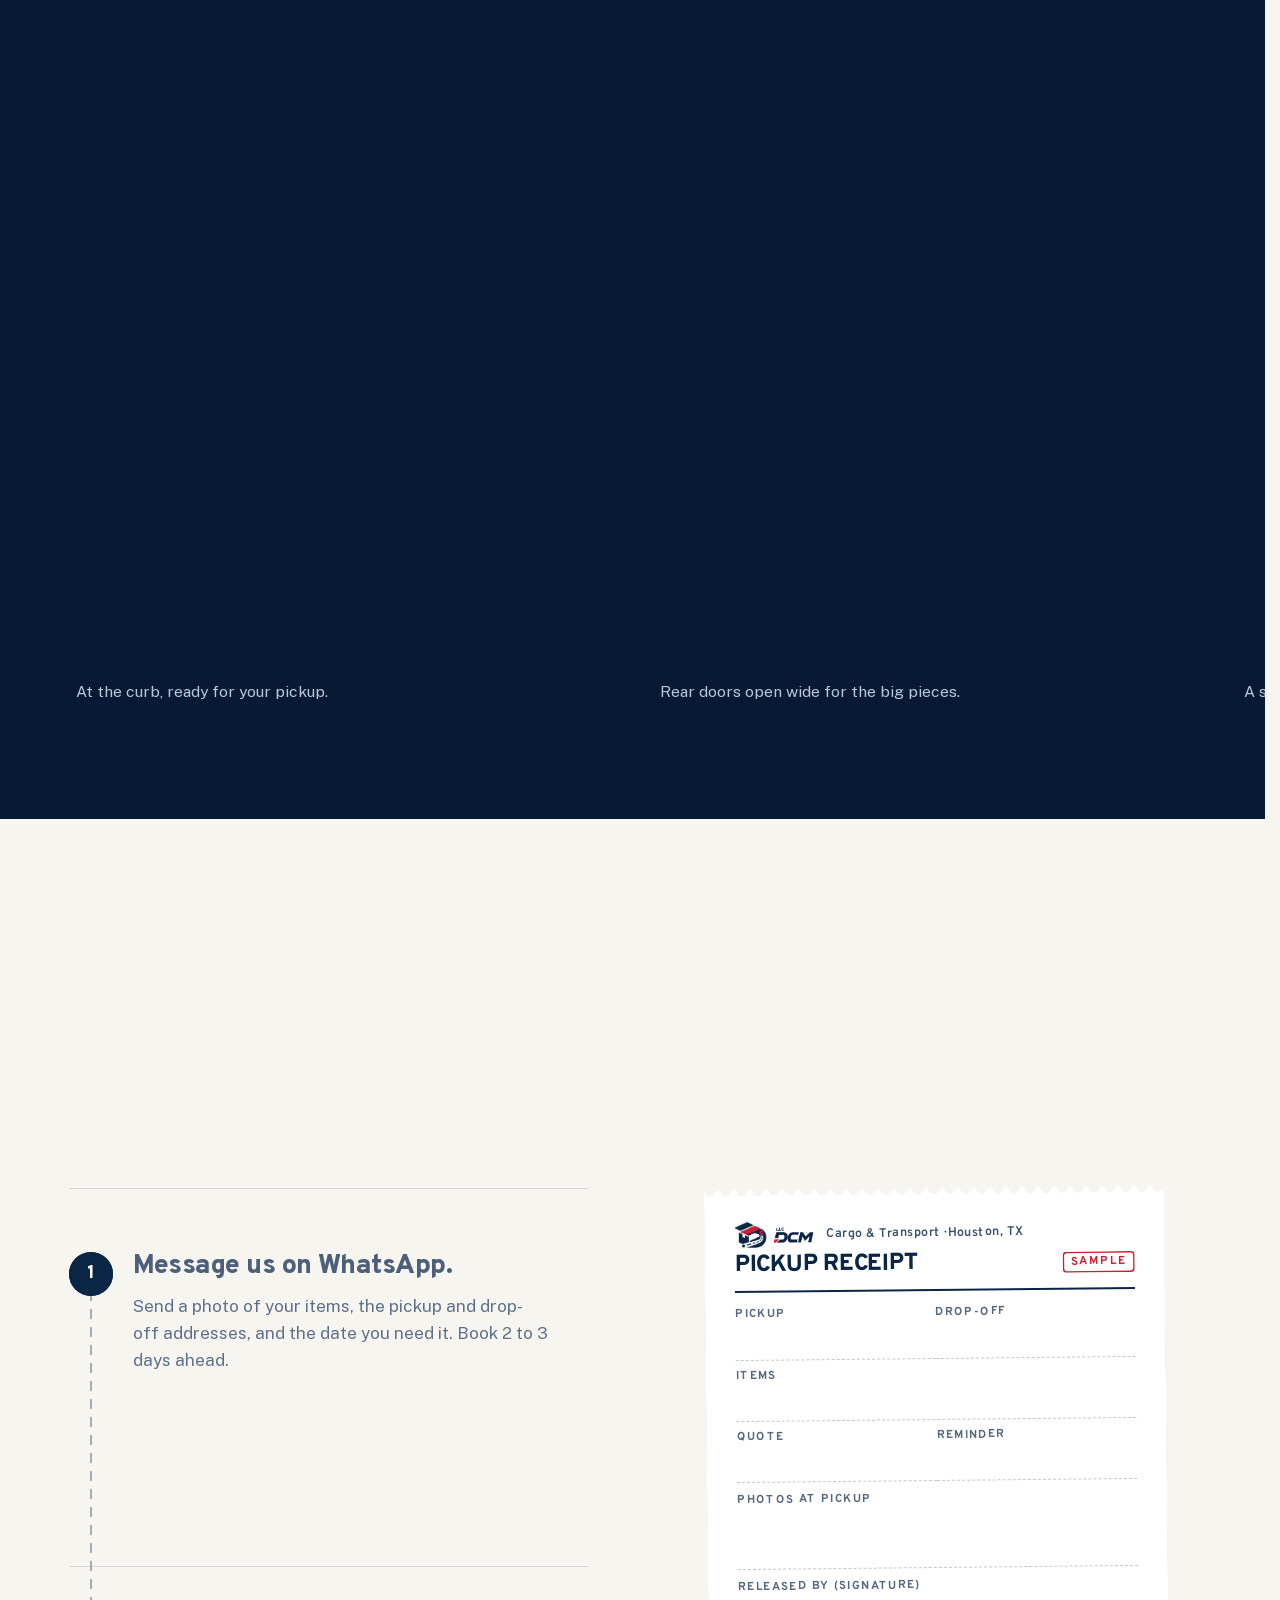
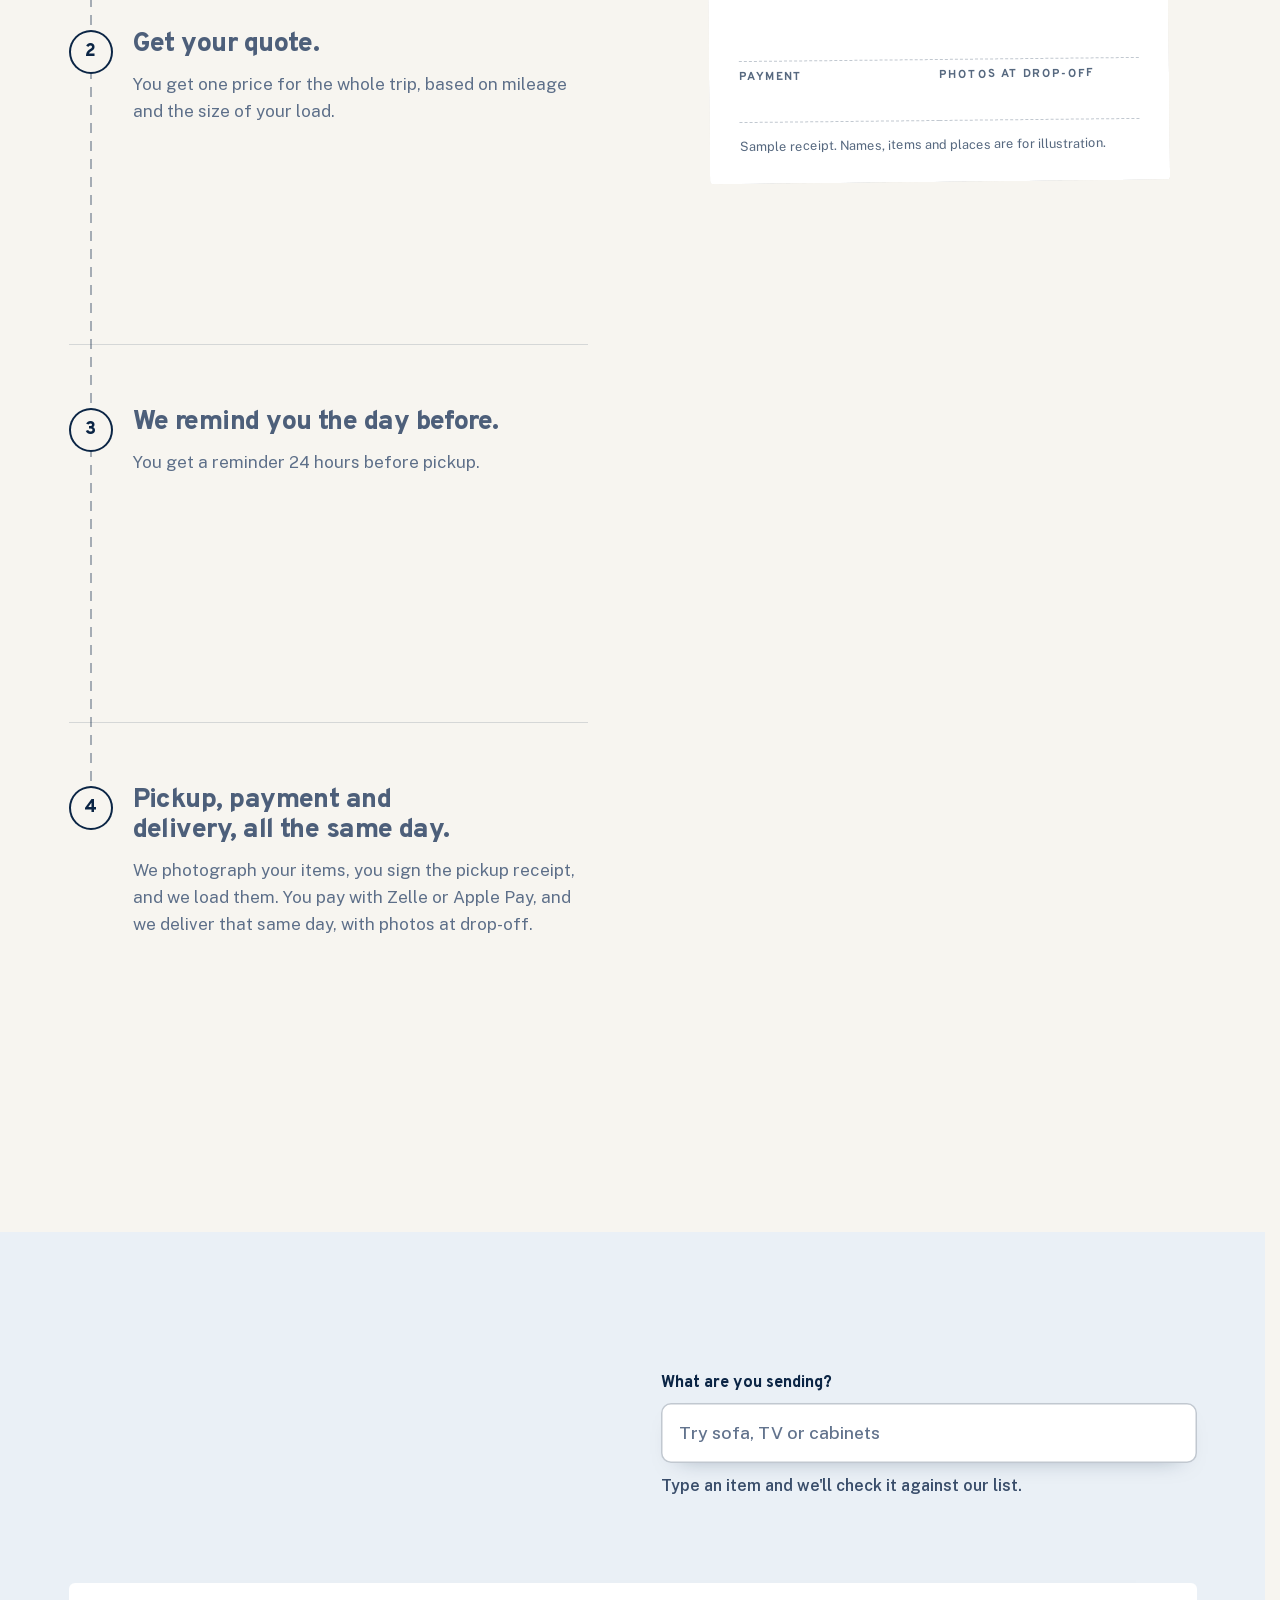
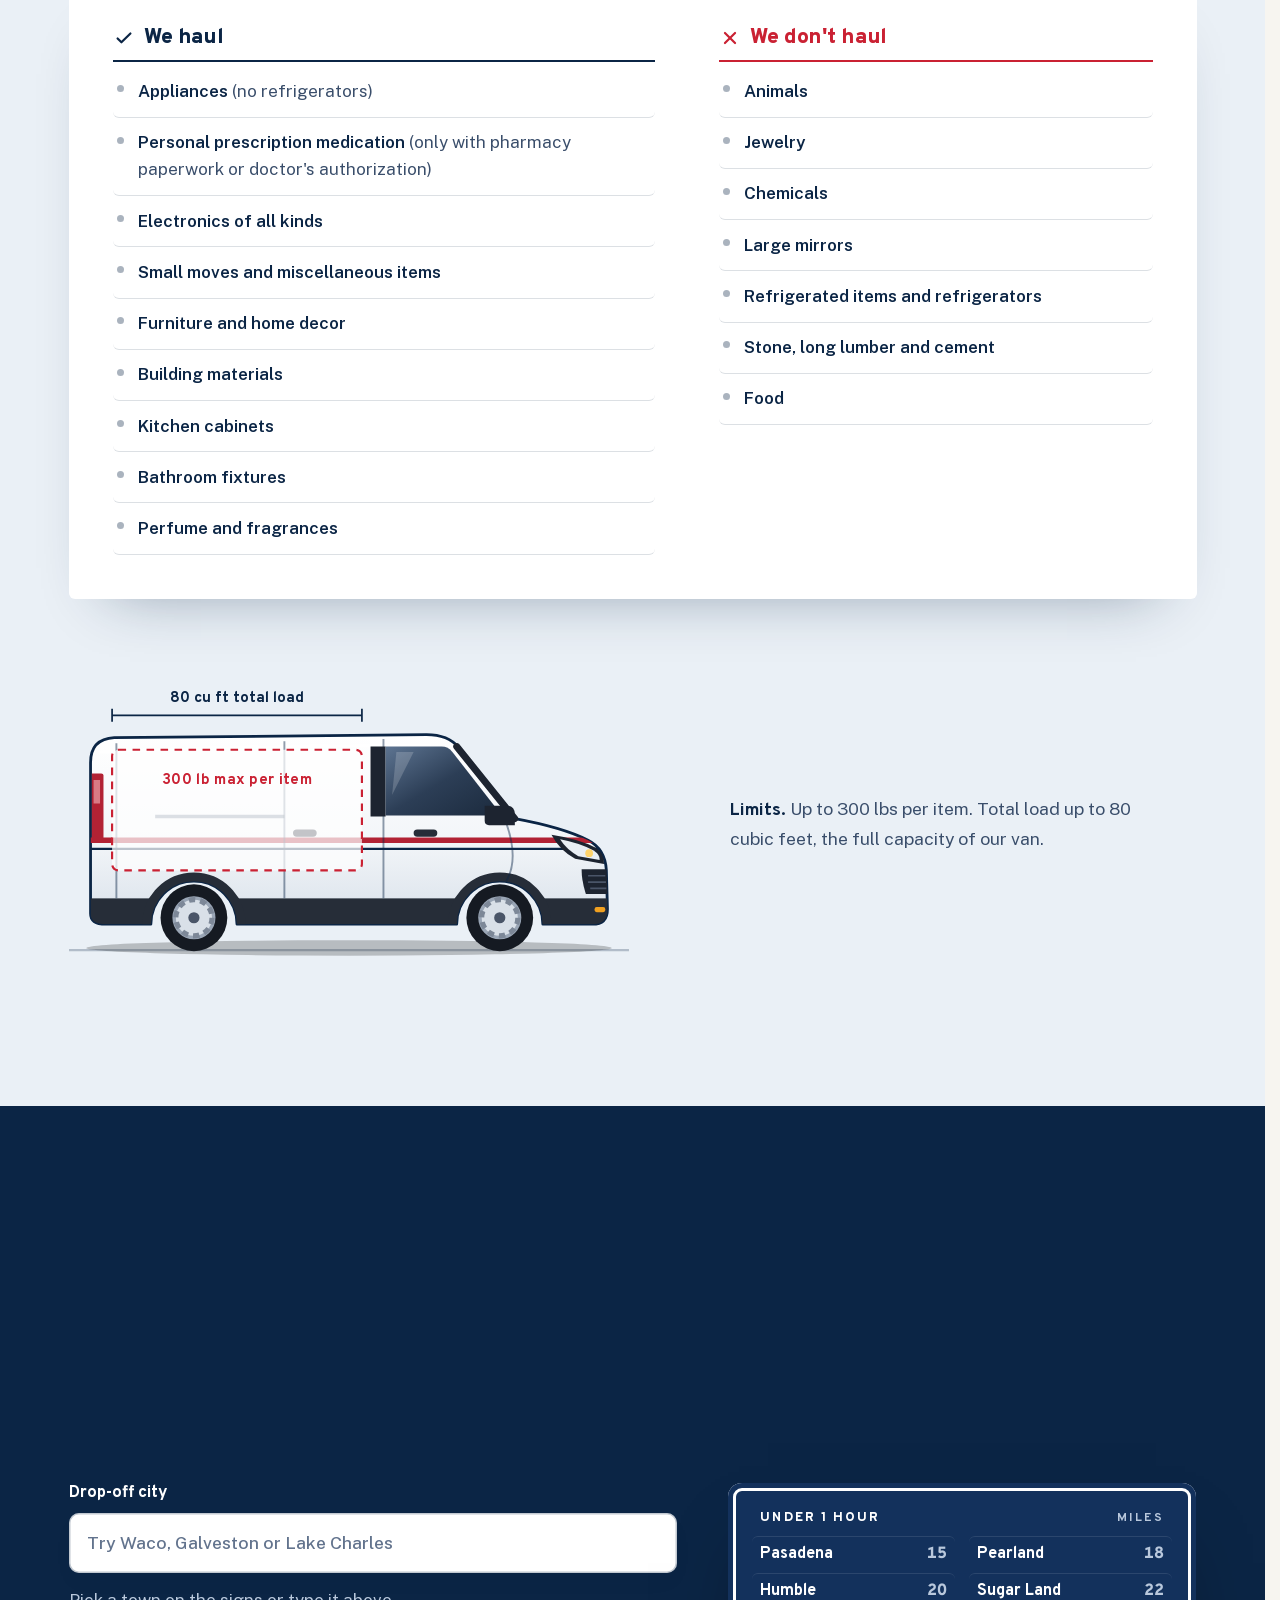
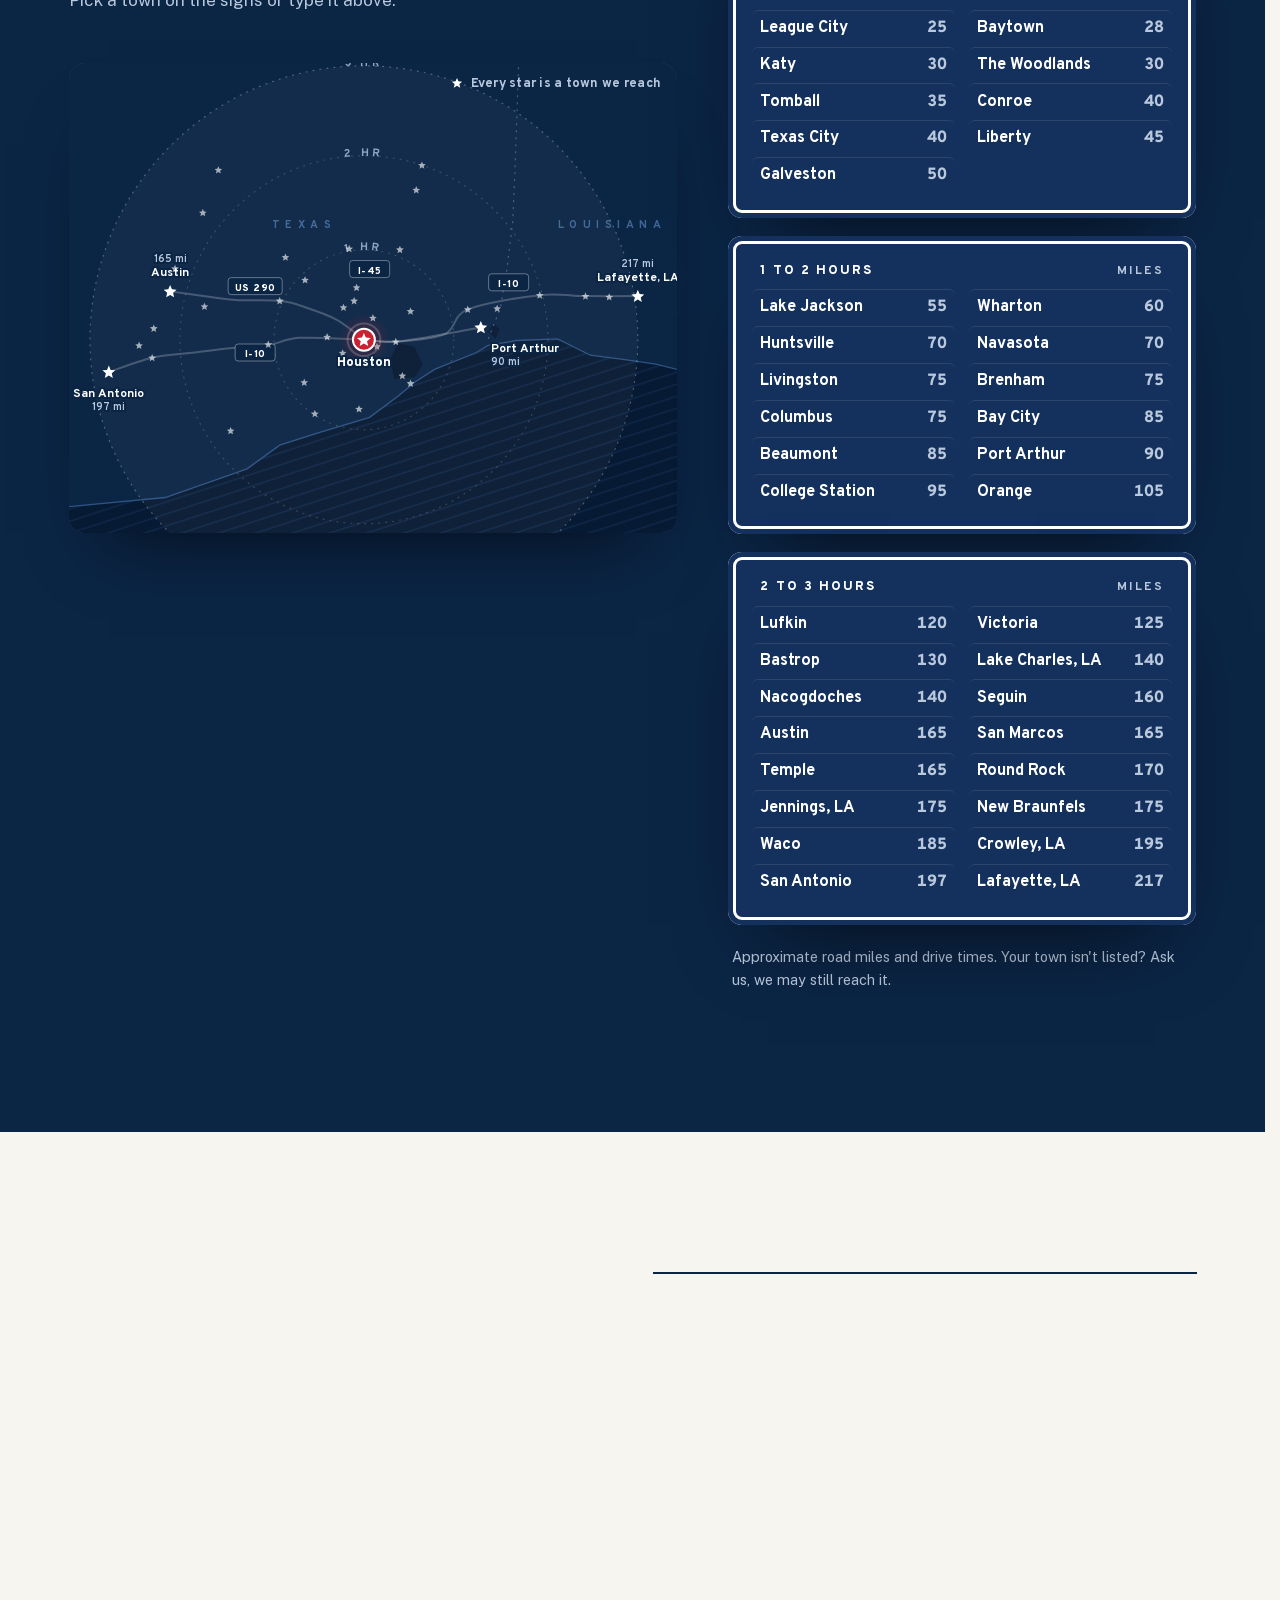
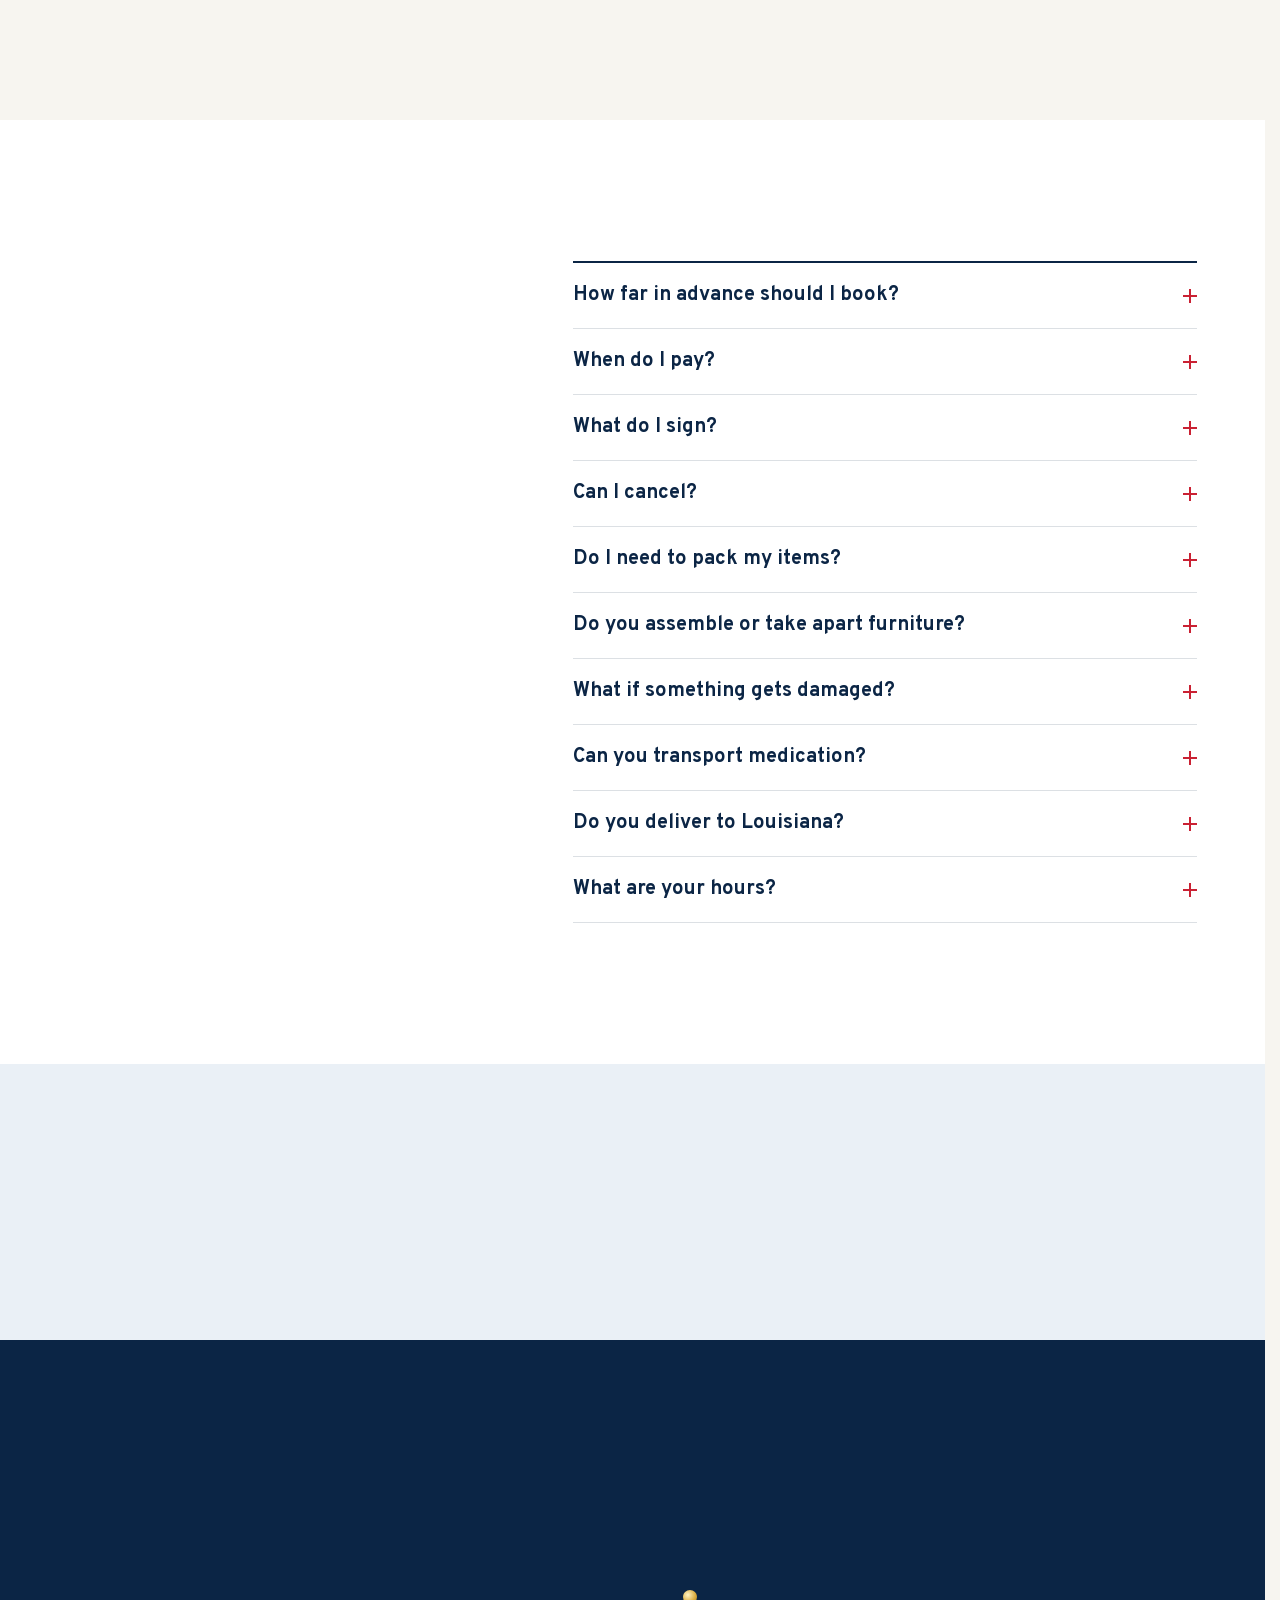
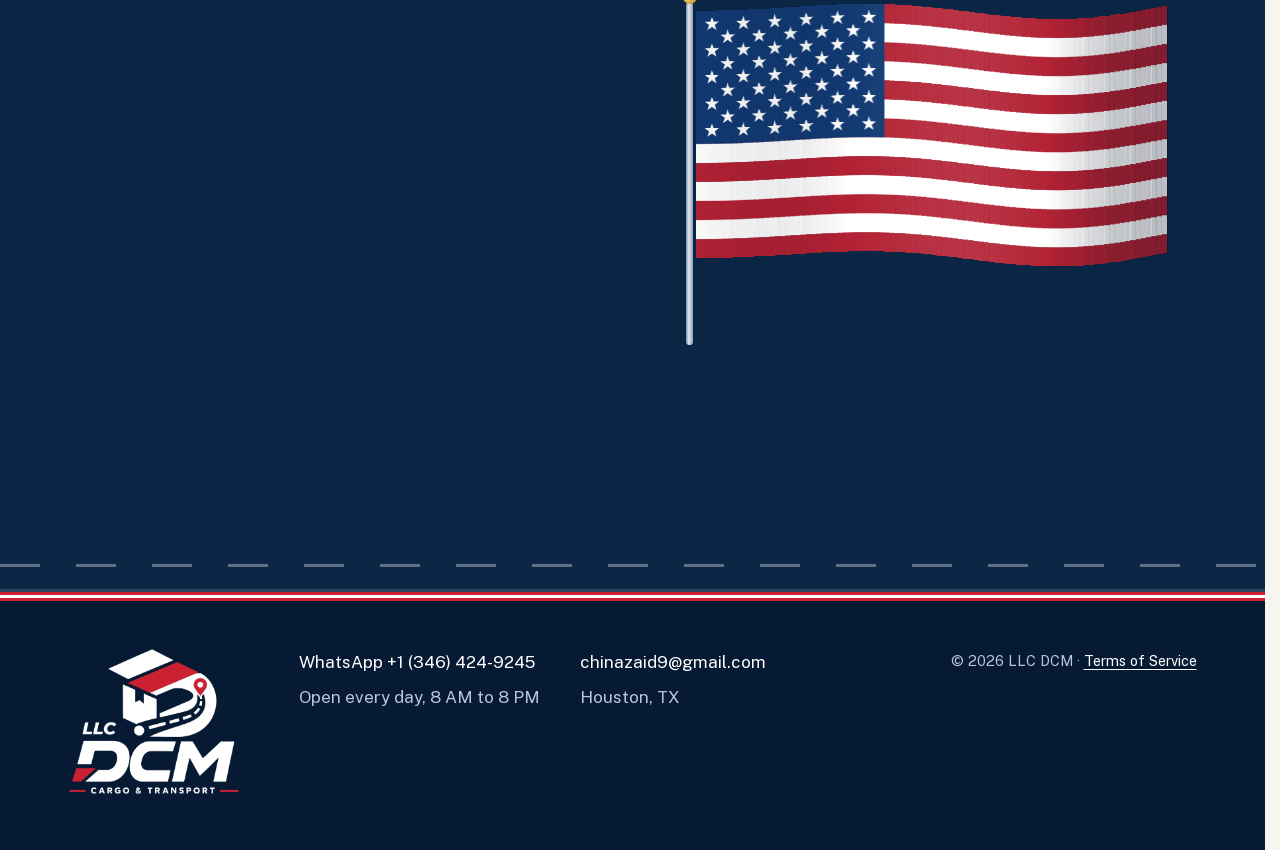
==== commit ffb98cd9: "Sección de la van: puertas traseras que se abren con el scroll y carrete de fotos Co-Authored-By: Cl" ====
--- a/index.html
+++ b/index.html
@@ -205,6 +205,32 @@
   </div>
 </section>
 
+<!-- THE VAN: rear doors swing open on scroll -->
+<section class="cargo" aria-labelledby="cargo-h">
+  <div class="cargo-scroll">
+    <div class="cargo-stage">
+      <picture class="cargo-photo">
+        <source media="(min-width:700px)" type="image/avif" srcset="assets/photos/rear-wide-1440.avif 1440w, assets/photos/rear-wide-2400.avif 2400w" sizes="100vw">
+        <source media="(min-width:700px)" type="image/webp" srcset="assets/photos/rear-wide-1440.webp 1440w, assets/photos/rear-wide-2400.webp 2400w" sizes="100vw">
+        <source type="image/avif" srcset="assets/photos/rear-tall-800.avif 800w, assets/photos/rear-tall-1200.avif 1200w" sizes="100vw">
+        <img src="assets/photos/rear-tall-800.webp" srcset="assets/photos/rear-tall-800.webp 800w, assets/photos/rear-tall-1200.webp 1200w" sizes="100vw" alt="Our cargo van with the rear doors open, loaded with boxes for delivery" width="800" height="1067" loading="lazy" decoding="async">
+      </picture>
+      <div class="door door-l" aria-hidden="true"><span class="door-win"></span><img class="door-logo" src="assets/brand/isologo.png" alt="" width="1027" height="881" loading="lazy"><span class="door-reflector"></span></div>
+      <div class="door door-r" aria-hidden="true"><span class="door-win"></span><img class="door-logo" src="assets/brand/isologo.png" alt="" width="1027" height="881" loading="lazy"><span class="door-handle"></span><span class="door-reflector"></span></div>
+      <p class="door-hint" aria-hidden="true">Scroll to open the doors</p>
+      <div class="cargo-copy wrap">
+        <h2 id="cargo-h" class="cargo-title">Loaded at your door, unloaded at the next one</h2>
+        <p>Same van, same day, every box accounted for.</p>
+      </div>
+    </div>
+  </div>
+  <div class="cargo-reel" tabindex="0" aria-label="Photos of our van">
+    <figure><picture><source type="image/avif" srcset="assets/photos/side-640.avif 640w, assets/photos/side-1240.avif 1240w" sizes="(min-width:700px) 560px, 82vw"><img src="assets/photos/side-640.webp" srcset="assets/photos/side-640.webp 640w, assets/photos/side-1240.webp 1240w" sizes="(min-width:700px) 560px, 82vw" alt="Our white cargo van parked at the curb" width="640" height="480" loading="lazy" decoding="async" draggable="false"></picture><figcaption>At the curb, ready for your pickup.</figcaption></figure>
+    <figure><picture><source type="image/avif" srcset="assets/photos/rearfar-640.avif 640w, assets/photos/rearfar-768.avif 768w" sizes="(min-width:700px) 560px, 82vw"><img src="assets/photos/rearfar-640.webp" srcset="assets/photos/rearfar-640.webp 640w, assets/photos/rearfar-768.webp 768w" sizes="(min-width:700px) 560px, 82vw" alt="The van from behind with both rear doors open and boxes inside" width="640" height="480" loading="lazy" decoding="async" draggable="false"></picture><figcaption>Rear doors open wide for the big pieces.</figcaption></figure>
+    <figure><picture><source type="image/avif" srcset="assets/photos/slide-640.avif 640w, assets/photos/slide-1240.avif 1240w" sizes="(min-width:700px) 560px, 82vw"><img src="assets/photos/slide-640.webp" srcset="assets/photos/slide-640.webp 640w, assets/photos/slide-1240.webp 1240w" sizes="(min-width:700px) 560px, 82vw" alt="The van with its sliding side door open and boxes loaded" width="640" height="480" loading="lazy" decoding="async" draggable="false"></picture><figcaption>A side door for quick loading.</figcaption></figure>
+  </div>
+</section>
+
 <!-- HOW IT WORKS + RECEIPT -->
 <section class="how" id="how" aria-labelledby="how-h">
   <div class="wrap">
--- a/css/style.css
+++ b/css/style.css
@@ -221,6 +221,50 @@
 }
 
 /* ---------- how + receipt ---------- */
+/* ---------- the van: rear doors swing open ---------- */
+.cargo{background:var(--navy-deep);color:#fff}
+.cargo-scroll{--p:0;--o:clamp(0,calc(var(--p) * 1.75),1);--t:clamp(0,calc((var(--p) - .5) * 3.2),1);position:relative}
+.js .cargo-scroll{height:250vh}
+.cargo-stage{position:relative;height:min(100svh,980px);overflow:hidden;perspective:1700px;perspective-origin:50% 45%}
+.js .cargo-stage{position:sticky;top:0;height:100svh}
+.cargo-photo img{position:absolute;inset:0;width:100%;height:100%;object-fit:cover;object-position:50% 62%;transform:scale(calc(1.16 - var(--o) * .16));transform-origin:50% 60%;will-change:transform}
+.cargo-stage::after{content:"";position:absolute;inset:auto 0 0;height:62%;background:linear-gradient(to top,rgba(7,26,51,.86),rgba(7,26,51,.5) 45%,rgba(7,26,51,0));opacity:var(--t);pointer-events:none}
+.door{display:none}
+.js .door{display:block;position:absolute;top:0;bottom:0;width:50%;z-index:2;overflow:hidden;background:linear-gradient(180deg,var(--navy-2),var(--navy) 55%,var(--navy-deep));backface-visibility:hidden;will-change:transform}
+.door::after{content:"";position:absolute;inset:0;background:#000;opacity:calc(var(--o) * .55);pointer-events:none}
+.door-l{left:0;transform-origin:0 50%;transform:rotateY(calc(var(--o) * -96deg));box-shadow:inset -1px 0 0 rgba(255,255,255,.22),inset -8px 0 18px -10px rgba(0,0,0,.6)}
+.door-r{right:0;transform-origin:100% 50%;transform:rotateY(calc(var(--o) * 96deg));box-shadow:inset 1px 0 0 rgba(255,255,255,.22),inset 8px 0 18px -10px rgba(0,0,0,.6)}
+.door-win{position:absolute;top:calc(var(--head-h) + clamp(24px,5vh,56px));height:28%;width:calc(100% - clamp(28px,5vw,72px));border-radius:14px;background:linear-gradient(155deg,rgba(185,200,220,.2),rgba(7,26,51,.75) 42%,rgba(7,26,51,.9));box-shadow:inset 0 0 0 2px rgba(255,255,255,.1)}
+.door-l .door-win{right:clamp(14px,2.5vw,36px);border-radius:14px 8px 8px 14px}
+.door-r .door-win{left:clamp(14px,2.5vw,36px);border-radius:8px 14px 14px 8px}
+.door-logo{position:absolute;top:66%;width:clamp(180px,30vw,340px);height:auto;transform:translateY(-50%)}
+.door-l .door-logo{right:0;translate:50% 0}
+.door-r .door-logo{left:0;translate:-50% 0}
+.door-handle{position:absolute;left:clamp(14px,2.5vw,36px);top:46%;width:clamp(44px,5vw,70px);height:12px;border-radius:6px;background:rgba(255,255,255,.16);box-shadow:inset 0 -2px 0 rgba(0,0,0,.3)}
+.door-reflector{position:absolute;bottom:clamp(60px,10vh,96px);width:clamp(48px,6vw,84px);height:12px;border-radius:3px;background:var(--red)}
+.door-l .door-reflector{left:clamp(16px,3vw,40px)}
+.door-r .door-reflector{right:clamp(16px,3vw,40px)}
+.door-hint{display:none}
+.js .door-hint{display:block;position:absolute;z-index:3;left:0;right:0;bottom:calc(22px + env(safe-area-inset-bottom));margin:0;text-align:center;font:600 .82rem/1 var(--text);letter-spacing:.06em;color:var(--on-navy-2);opacity:calc(1 - var(--p) * 7);pointer-events:none}
+.cargo-copy{position:absolute;z-index:3;left:0;right:0;bottom:clamp(36px,8vh,84px)}
+.js .cargo-copy{opacity:var(--t);transform:translateY(calc((1 - var(--t)) * 28px))}
+.cargo-title{font-size:clamp(2.1rem,6vw,4.6rem);line-height:1;letter-spacing:-.03em;max-width:16ch;margin-bottom:.35em;text-shadow:0 2px 20px rgba(0,0,0,.35)}
+.cargo-copy p{color:#dfe7f1;font-size:clamp(1.02rem,1.6vw,1.2rem);max-width:40ch}
+.cargo-reel{position:relative;--edge:max(var(--gutter),calc((100vw - 1240px) / 2 + var(--gutter)));display:flex;gap:clamp(14px,2vw,24px);overflow-x:auto;overscroll-behavior-x:contain;scroll-snap-type:x mandatory;scroll-padding-inline:var(--edge);padding:clamp(44px,7vw,96px) var(--edge) clamp(64px,9vw,120px);scrollbar-width:none;cursor:grab;-webkit-user-select:none;user-select:none}
+.cargo-reel::-webkit-scrollbar{display:none}
+.cargo-reel.dragging{cursor:grabbing;scroll-snap-type:none}
+.cargo-reel figure{flex:0 0 min(82vw,560px);margin:0;scroll-snap-align:start}
+.cargo-reel img{width:100%;height:auto;aspect-ratio:4/3;object-fit:cover;border-radius:6px;transition:transform .9s var(--ease-out)}
+@media (hover:hover){.cargo-reel figure:hover img{transform:scale(1.015)}}
+.cargo-reel figcaption{margin-top:14px;color:var(--on-navy-2);font-size:.98rem}
+@media (min-width:700px){.cargo-photo img{object-position:50% 55%}}
+@media (prefers-reduced-motion:reduce){
+  .js .cargo-scroll{height:auto}
+  .js .cargo-stage{position:relative;height:min(100svh,980px)}
+  .js .door,.js .door-hint{display:none}
+  .cargo-scroll{--o:1;--t:1}
+}
+
 .how{background:var(--paper);padding:var(--sec) 0;overflow-x:clip}
 .how-head{margin-bottom:clamp(40px,6vw,72px)}
 .how-grid{display:grid;gap:44px}
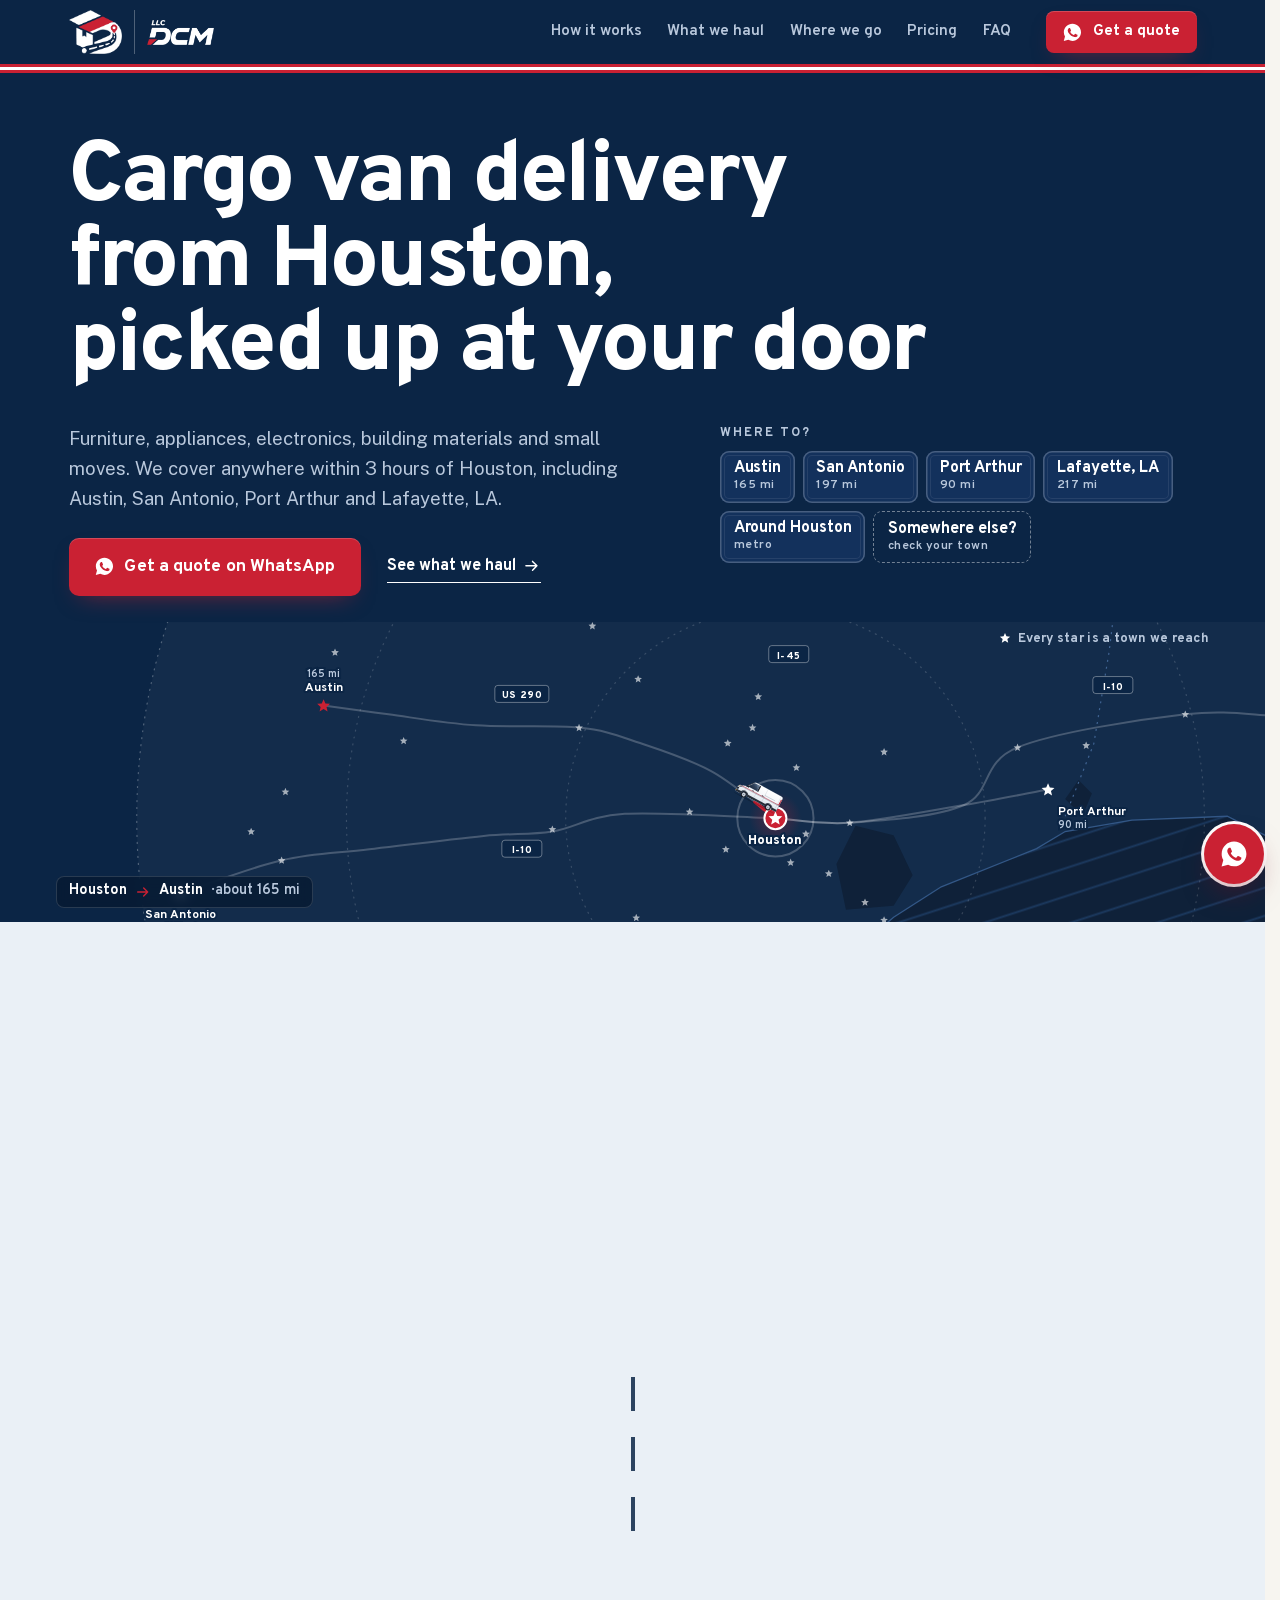
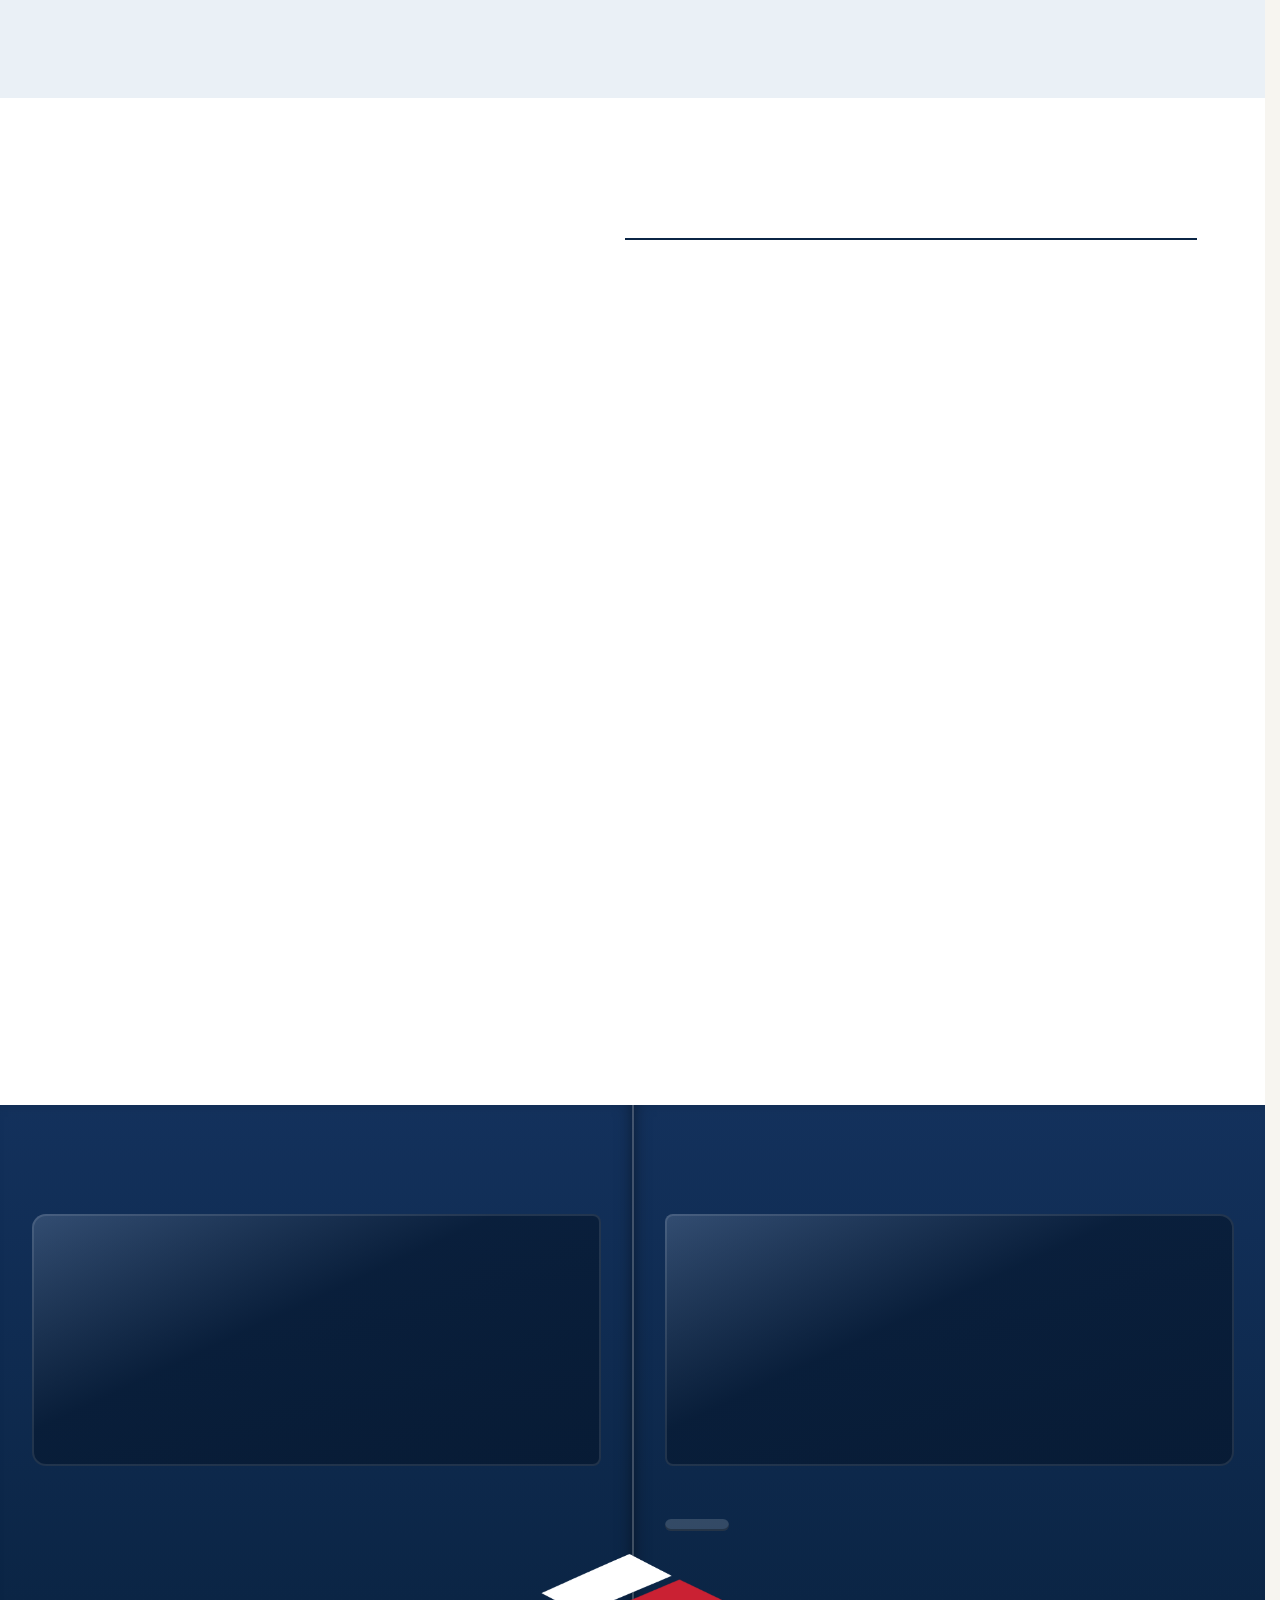
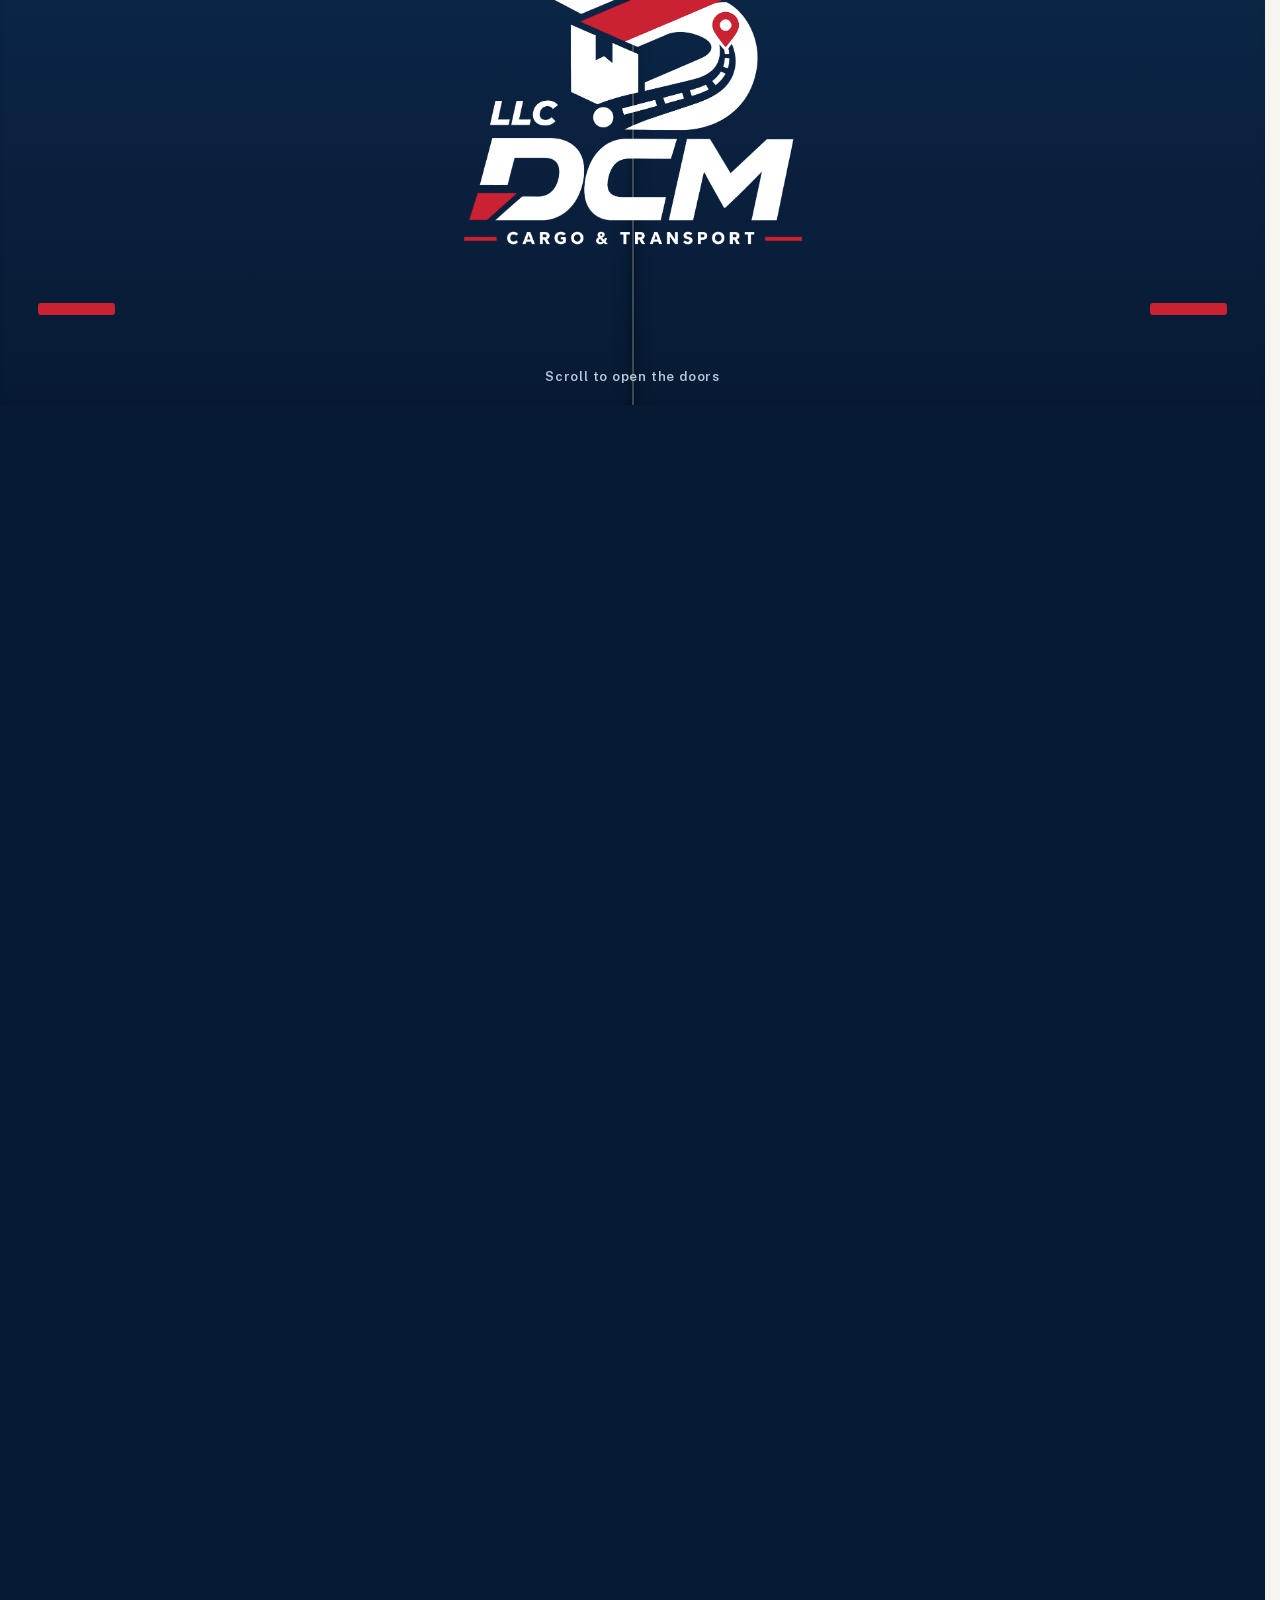
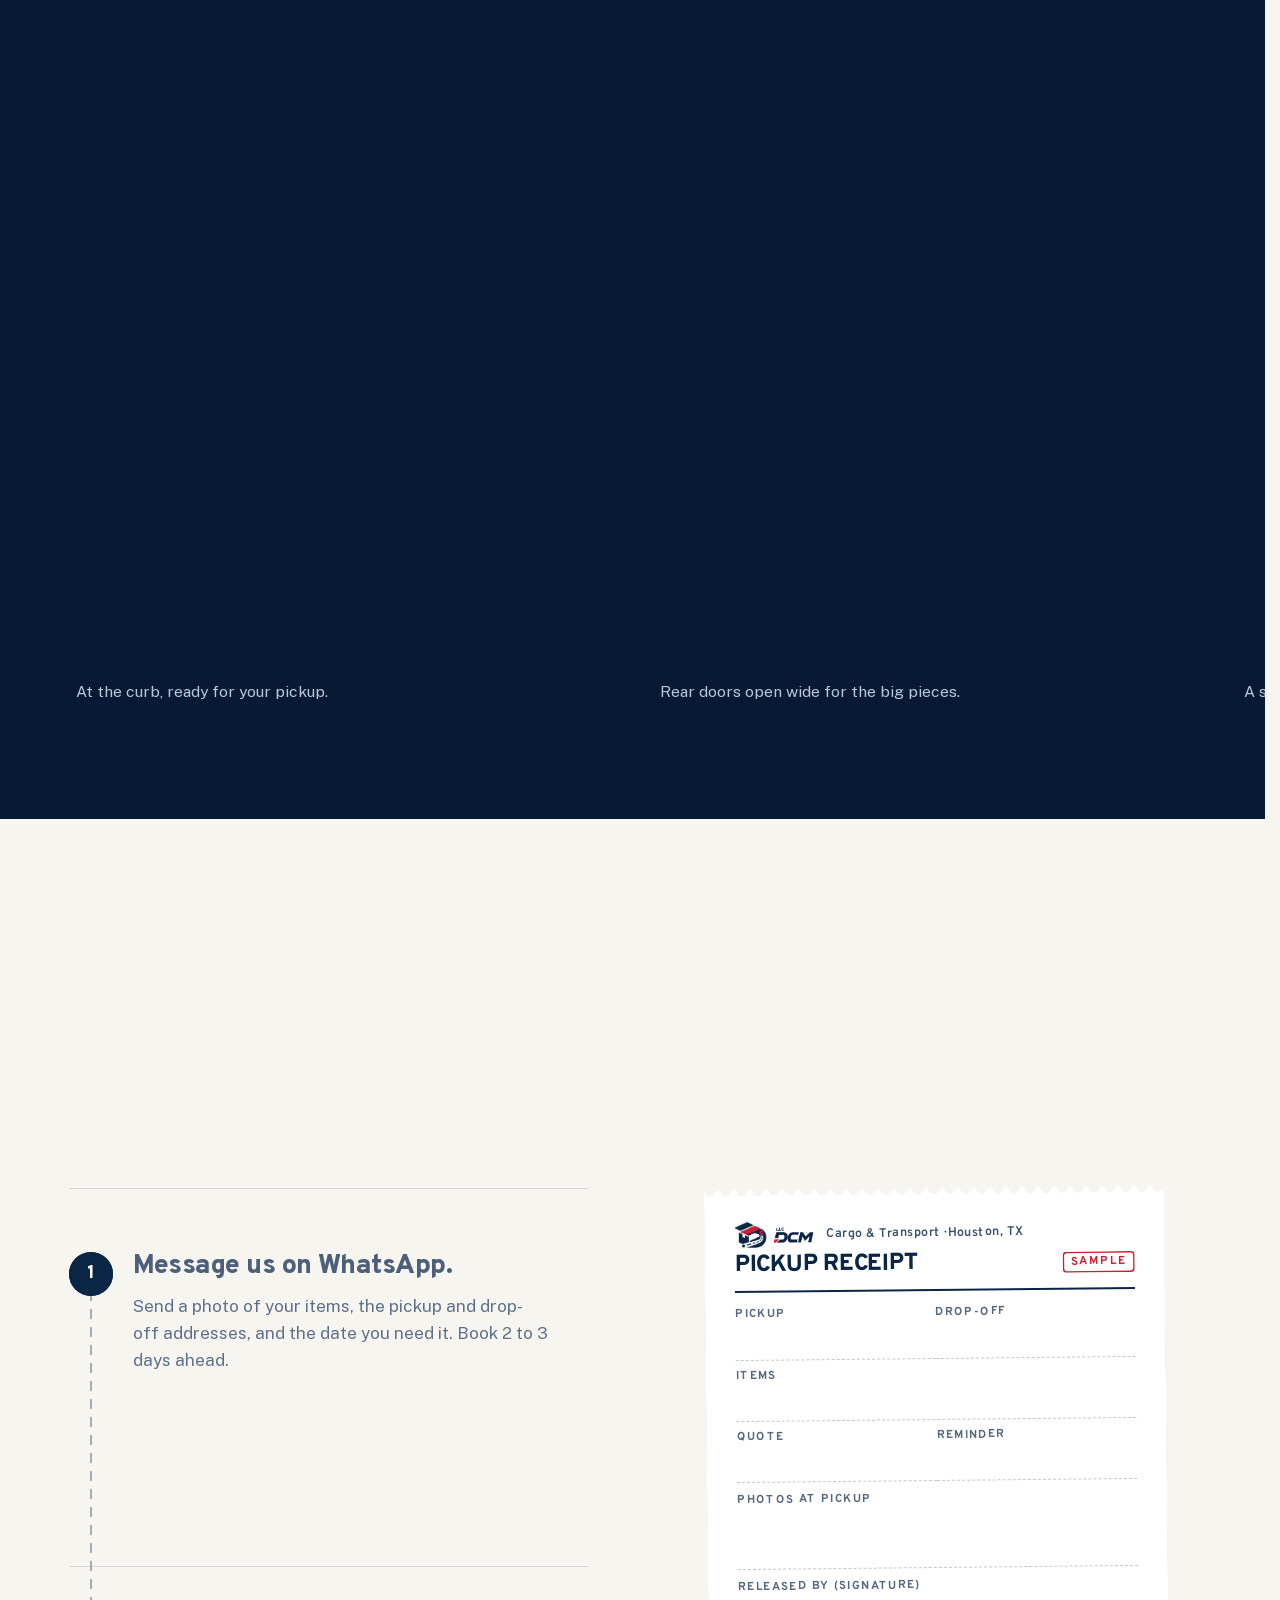
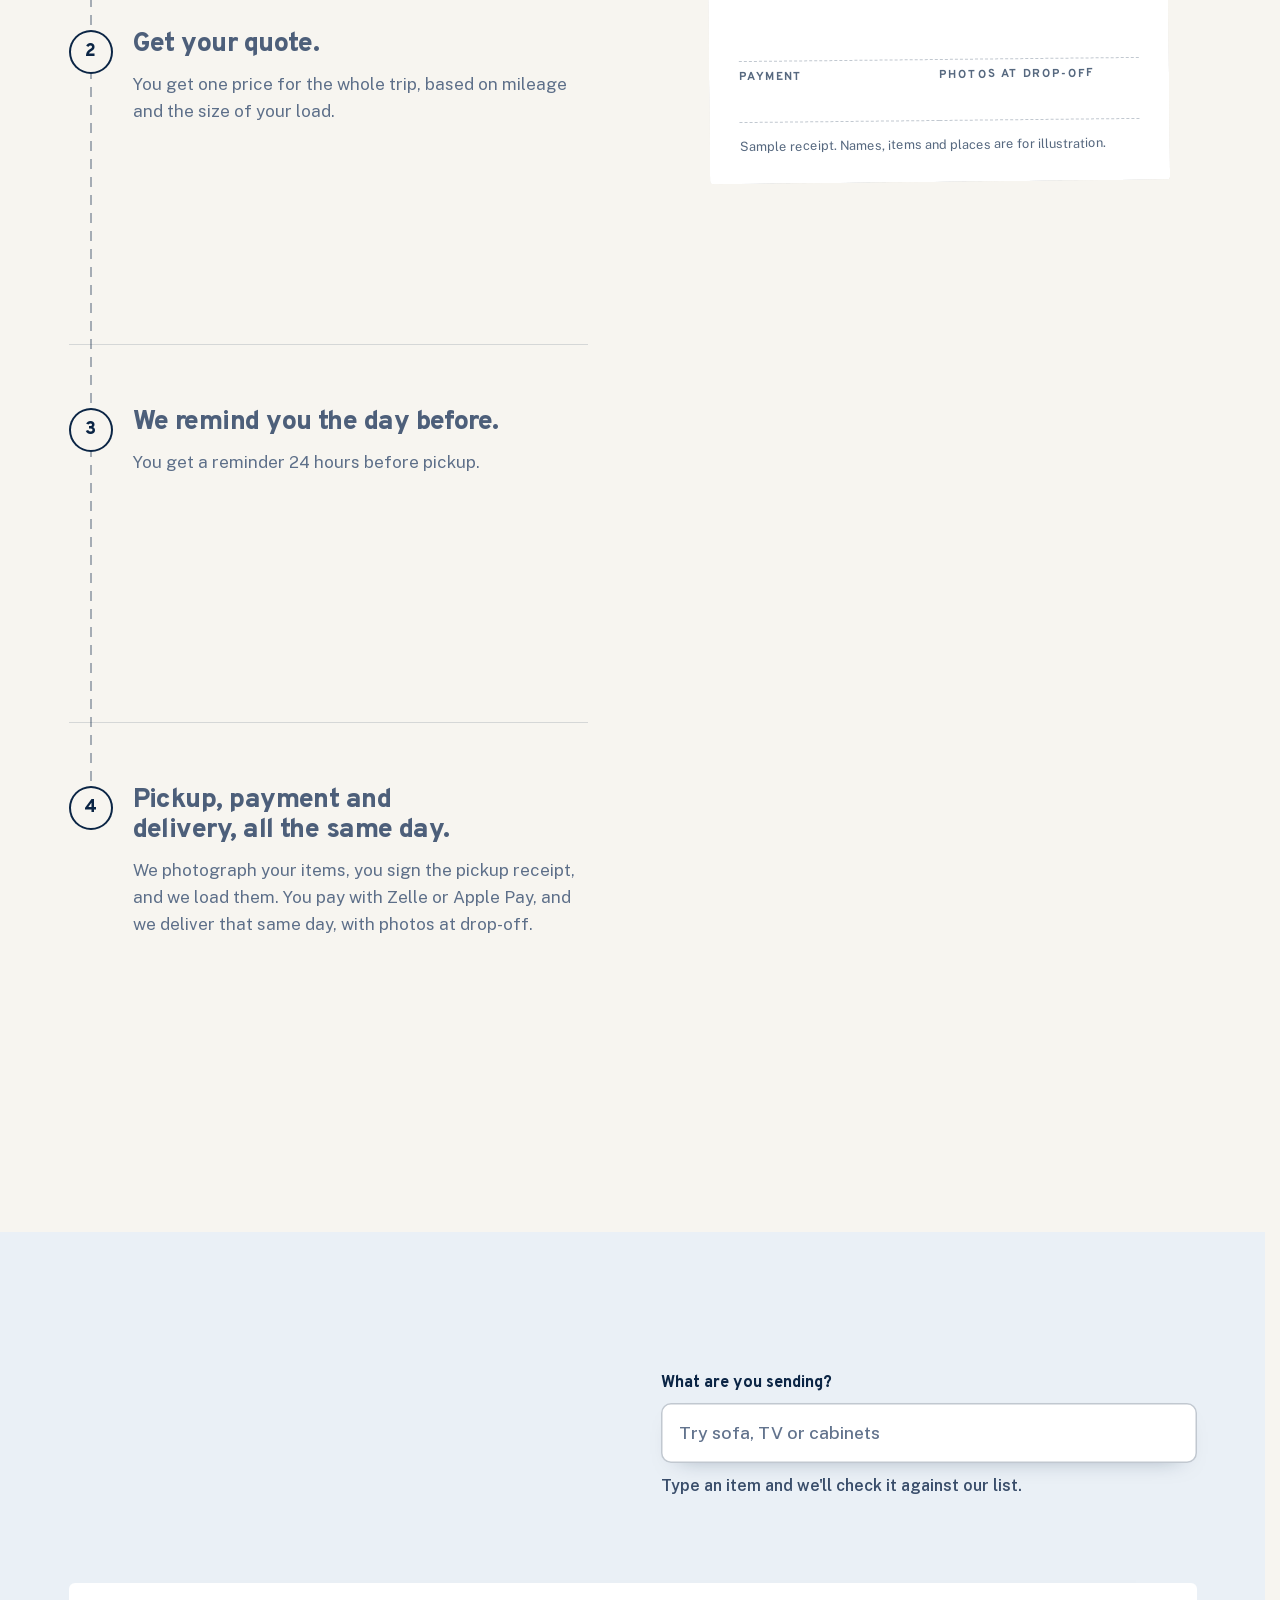
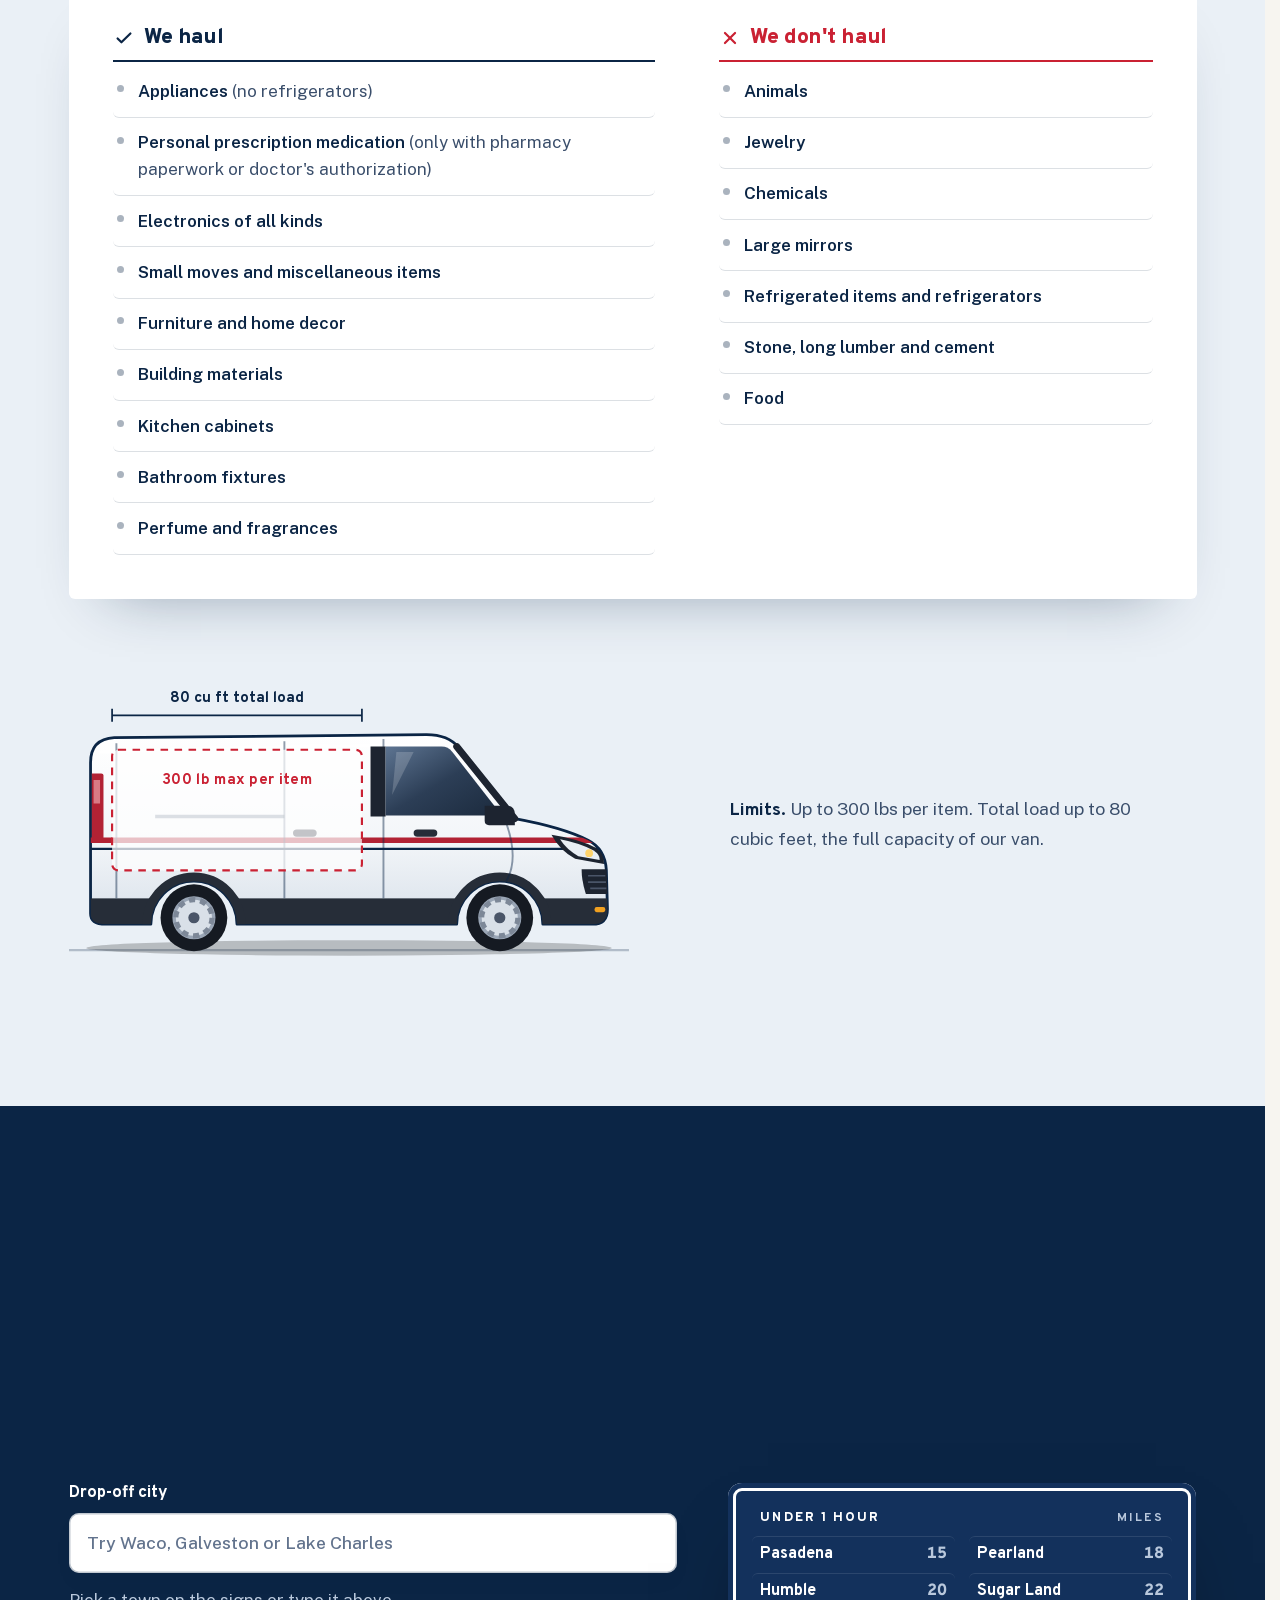
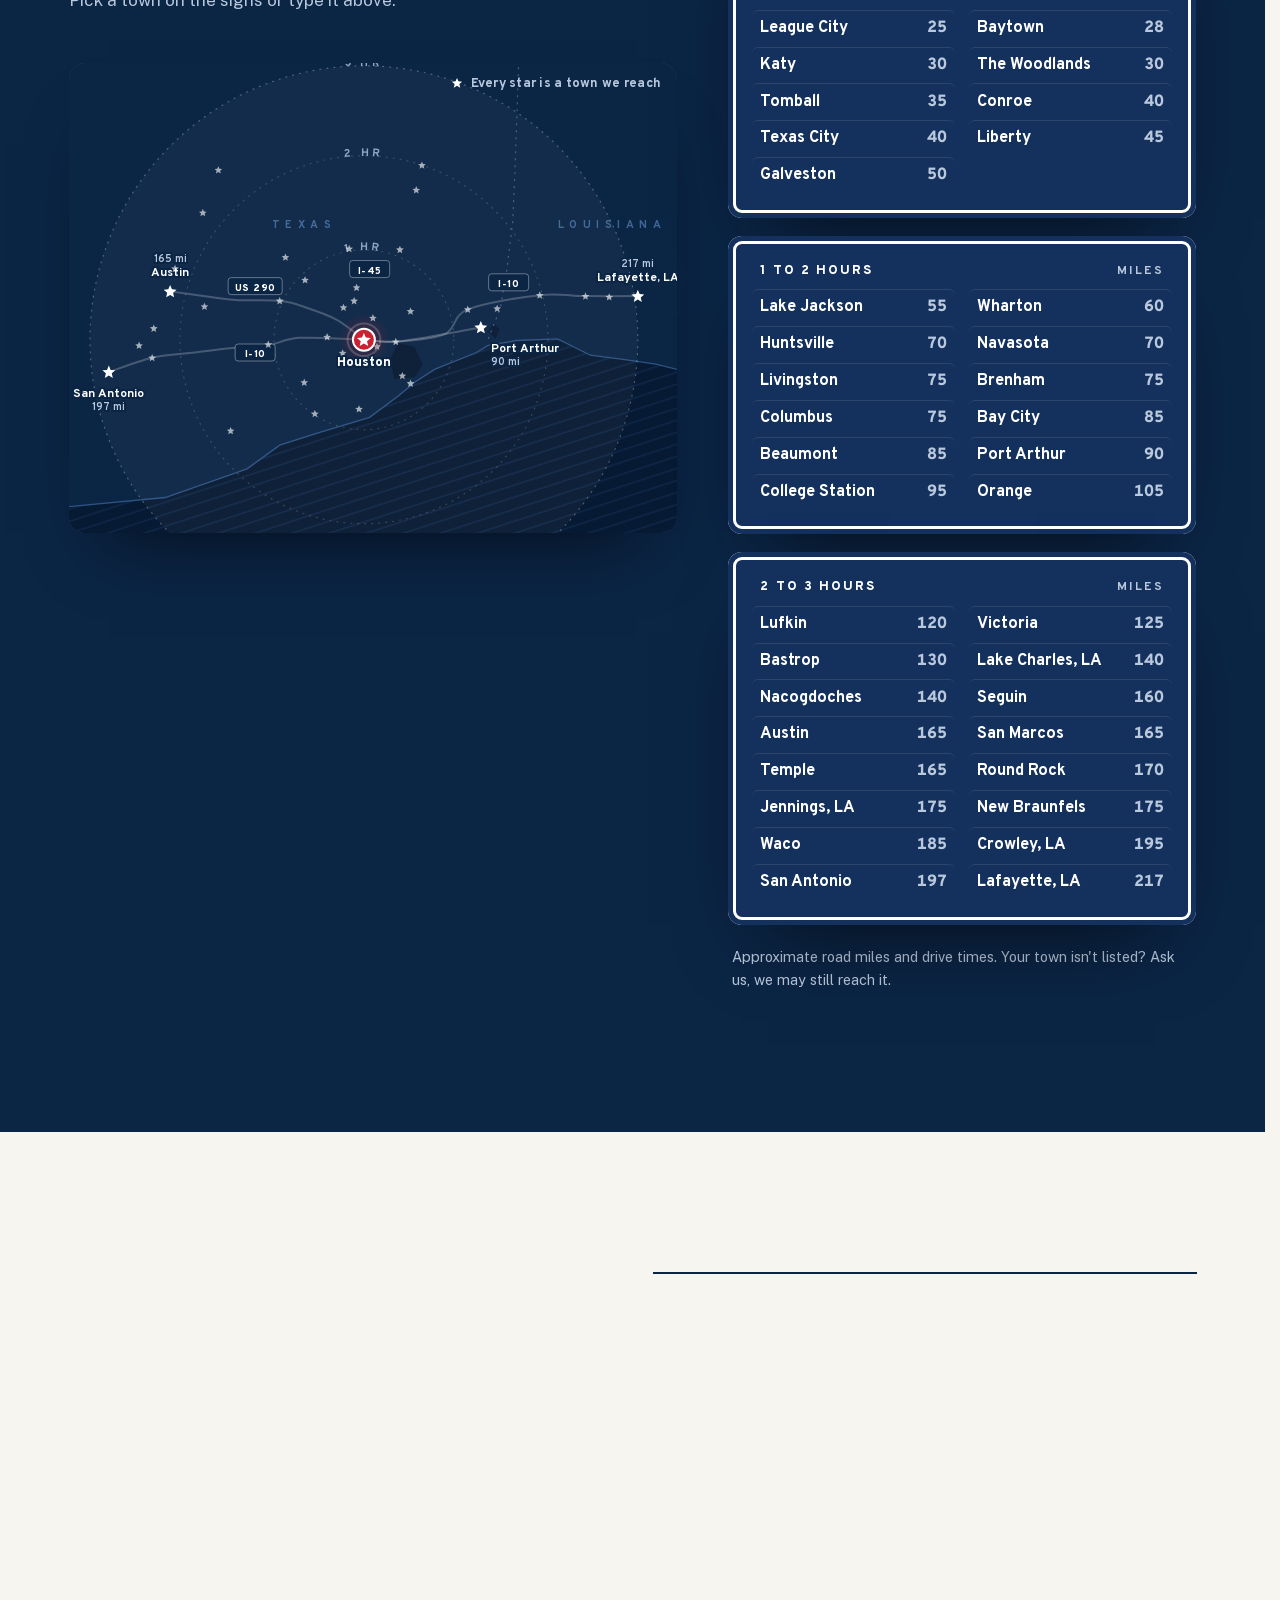
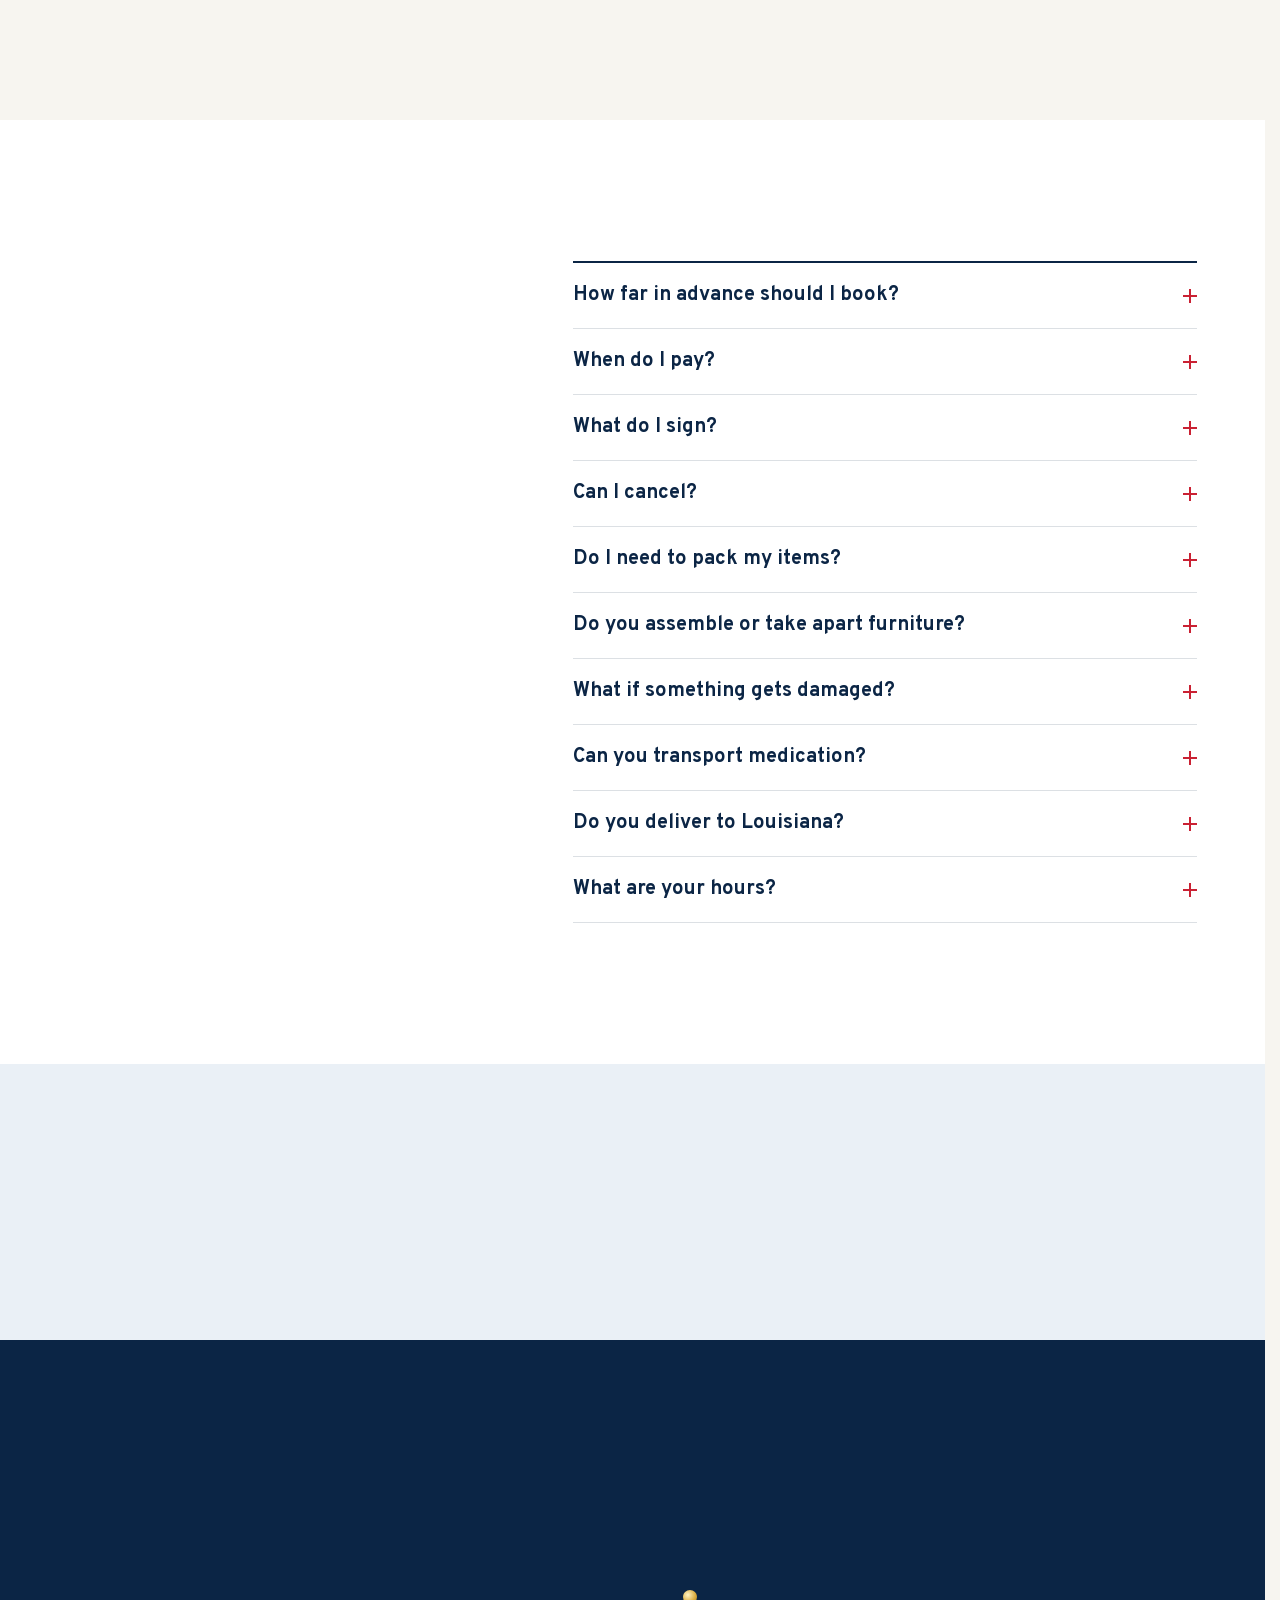
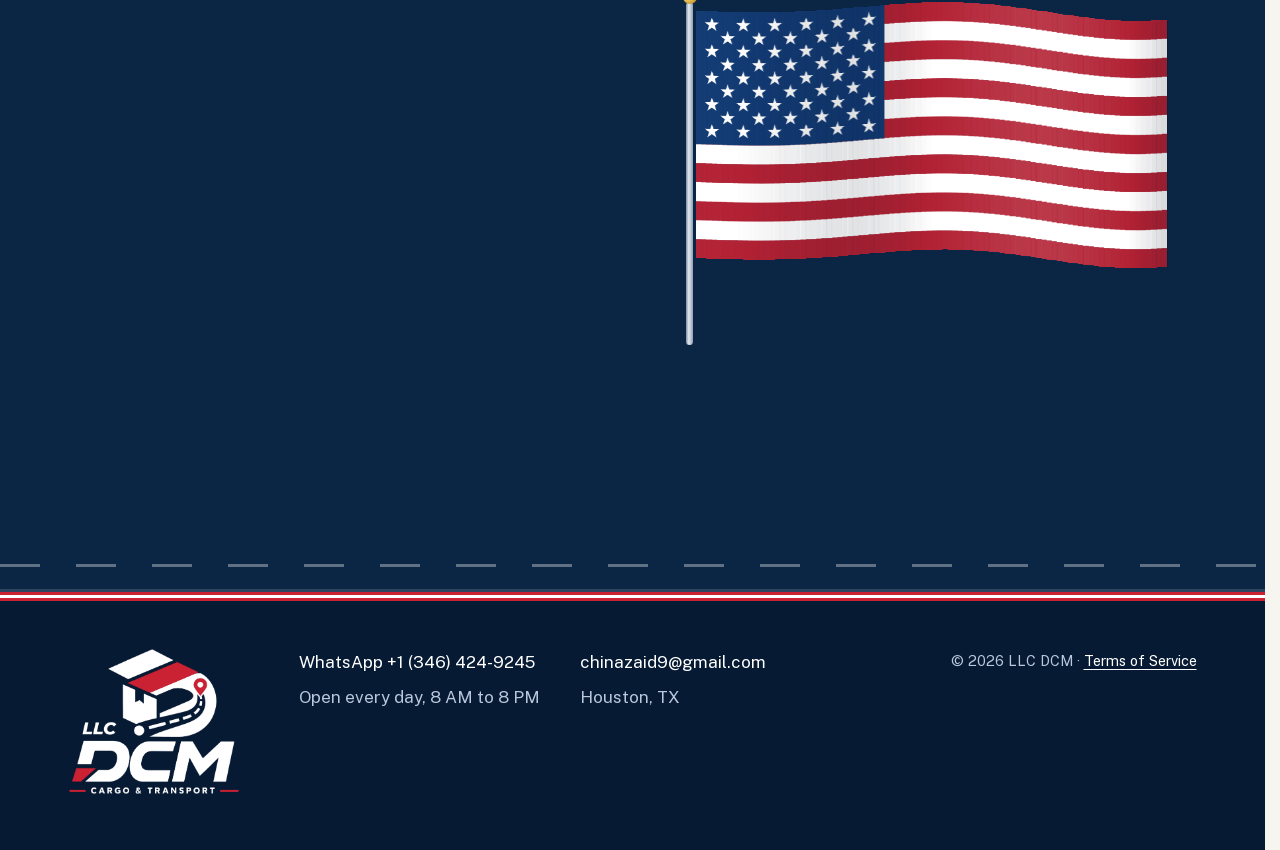
==== commit e5c88324: "Vista previa al compartir (og:url y og:image) apunta a la dirección de Cloudflare Co-Authored-By: Cl" ====
--- a/index.html
+++ b/index.html
@@ -9,8 +9,8 @@
 <meta property="og:title" content="LLC DCM · Houston cargo van delivery">
 <meta property="og:description" content="Picked up at your door, delivered the same day. Austin, San Antonio, Port Arthur, Lafayette and more.">
 <meta property="og:type" content="website">
-<meta property="og:url" content="https://grajalessd.github.io/LLC-DCM/">
-<meta property="og:image" content="https://grajalessd.github.io/LLC-DCM/assets/og-image.jpg">
+<meta property="og:url" content="https://llc-dcm.jgrajalesp0203.workers.dev/">
+<meta property="og:image" content="https://llc-dcm.jgrajalesp0203.workers.dev/assets/og-image.jpg">
 <meta property="og:image:width" content="1200">
 <meta property="og:image:height" content="630">
 <meta property="og:image:alt" content="LLC DCM Cargo &amp; Transport logo">
